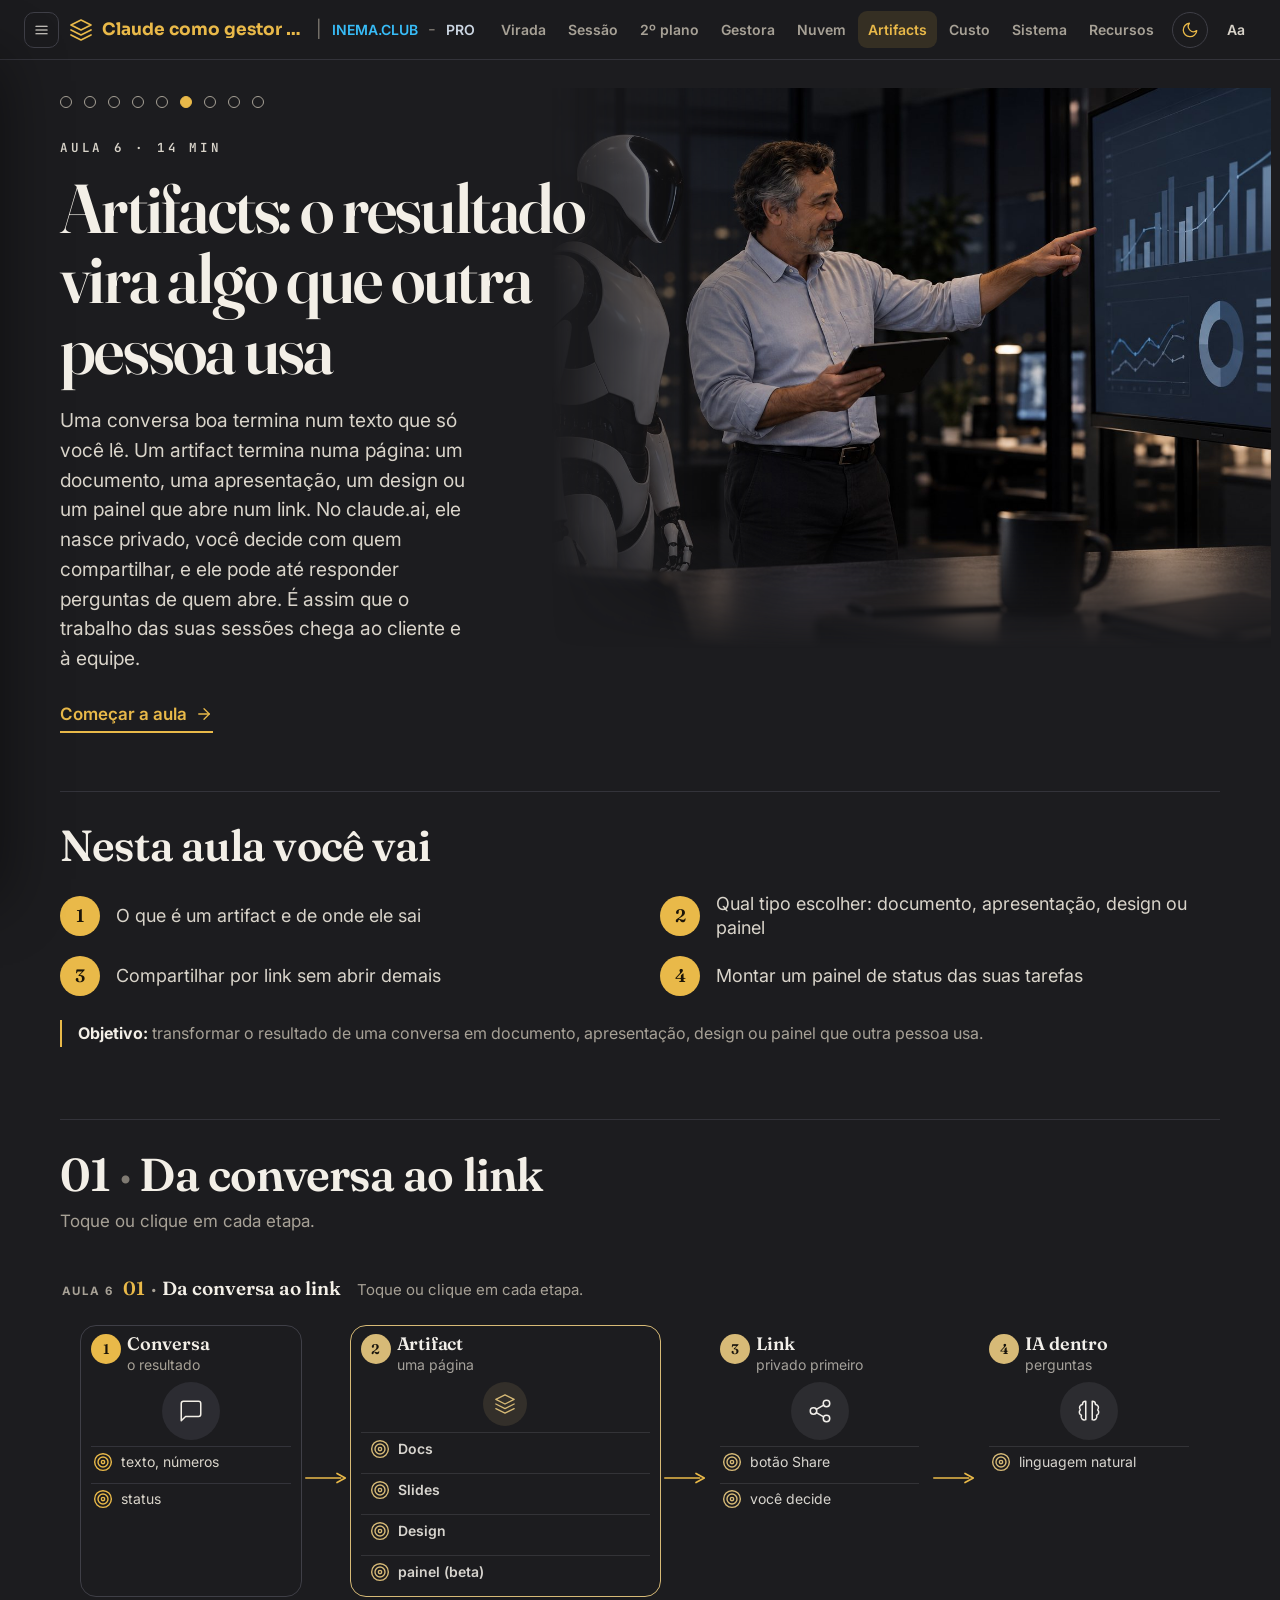
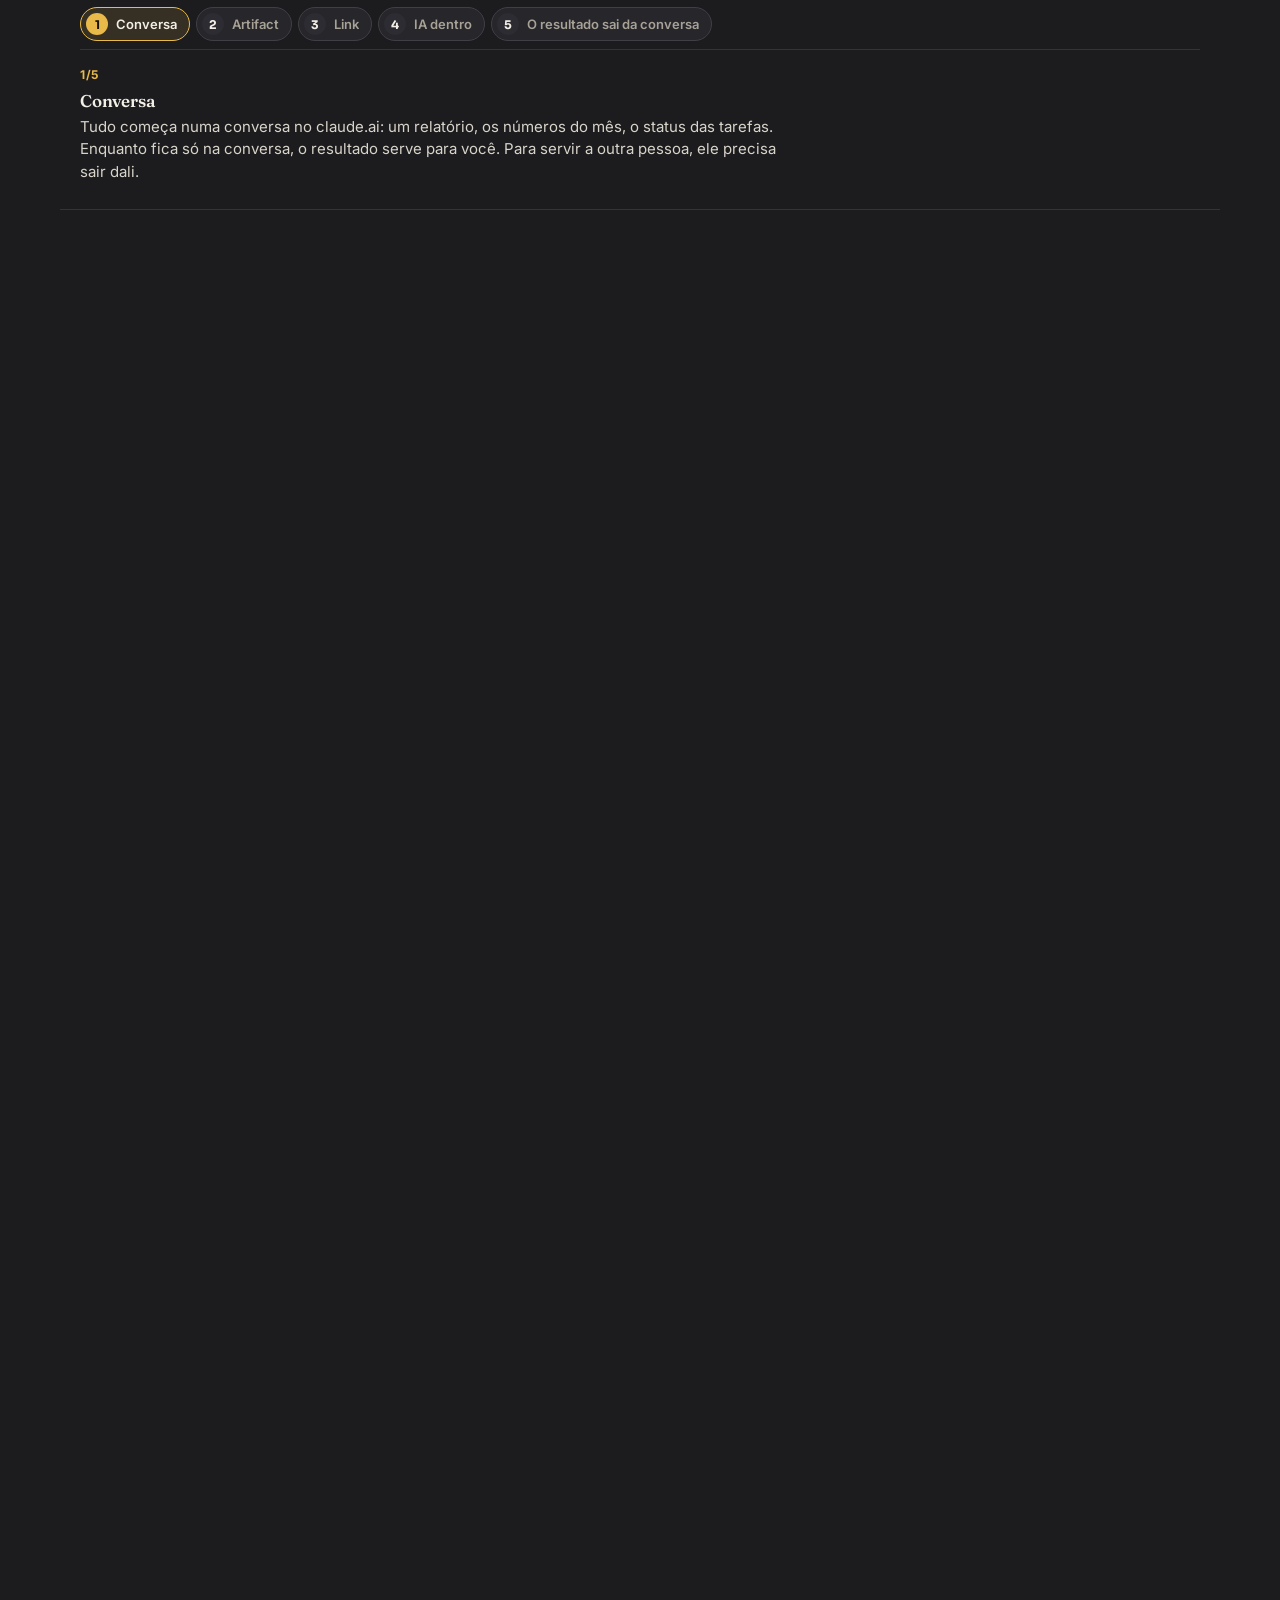
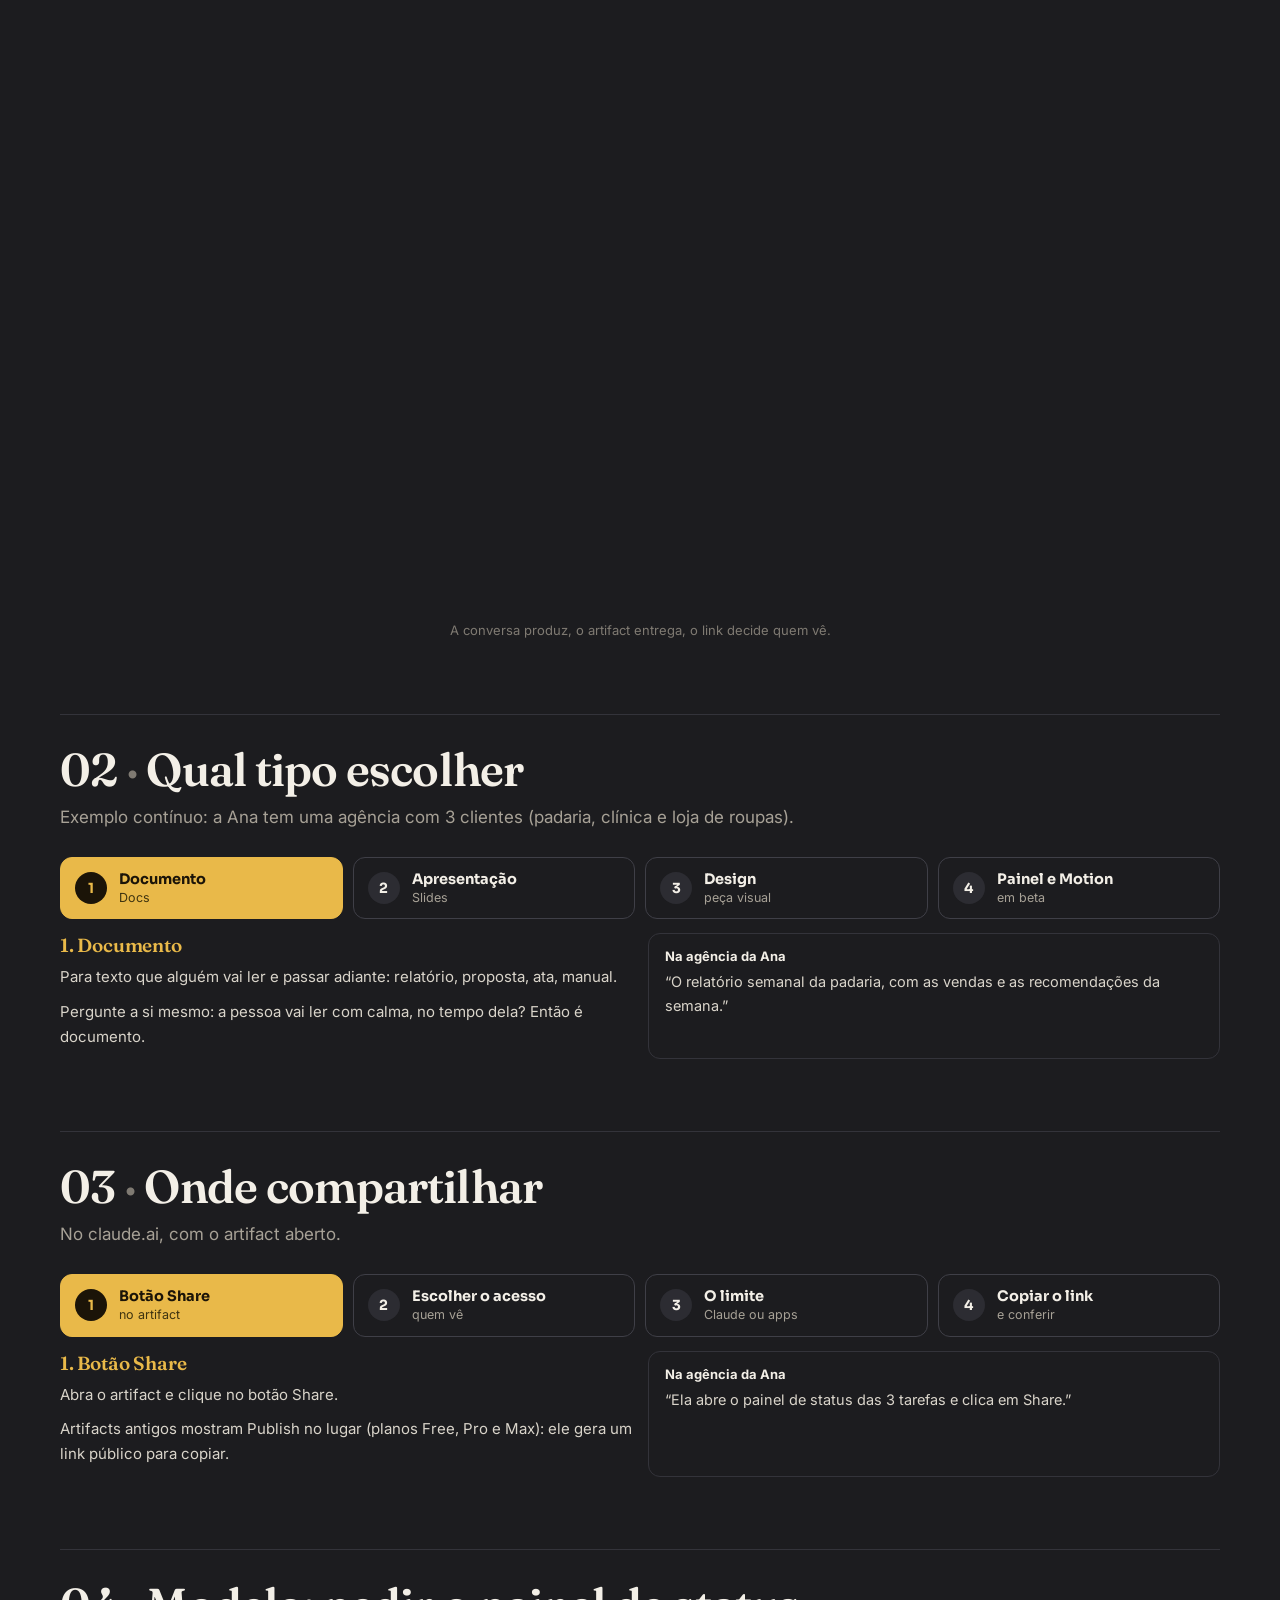
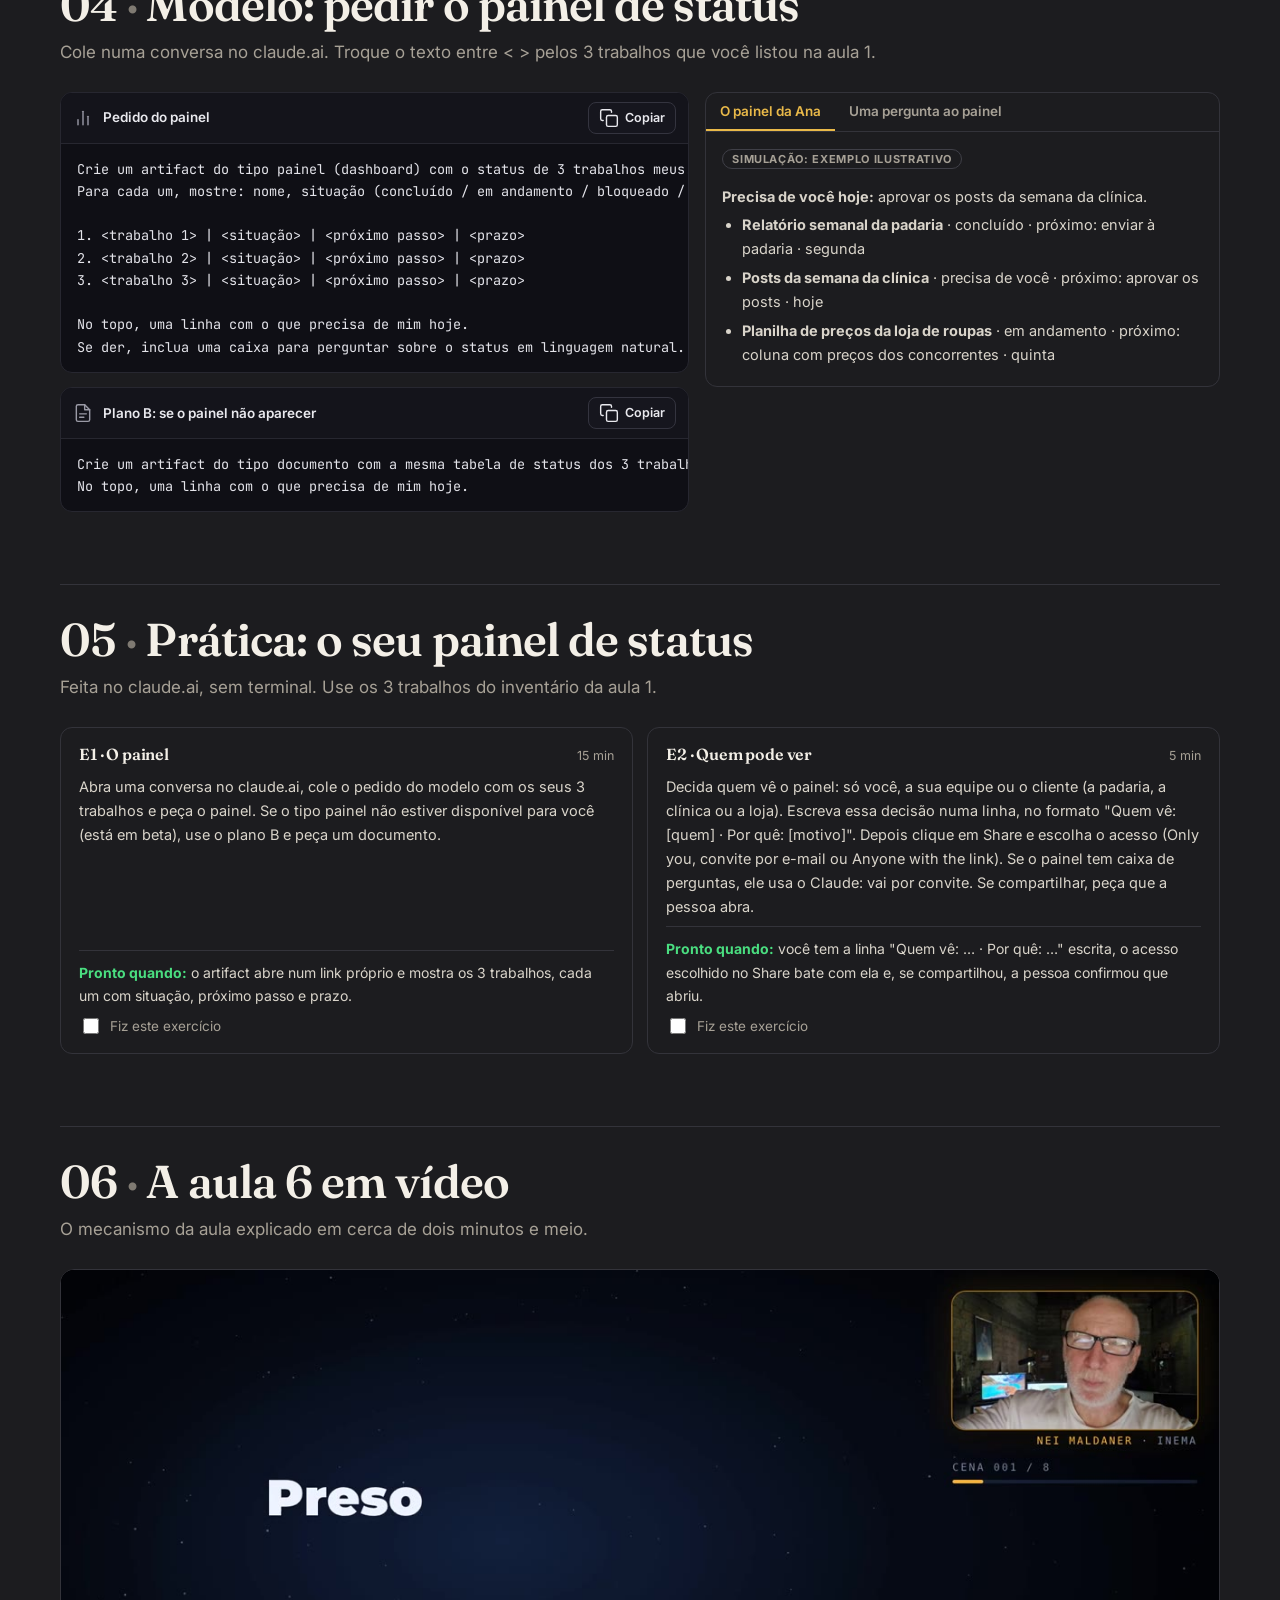
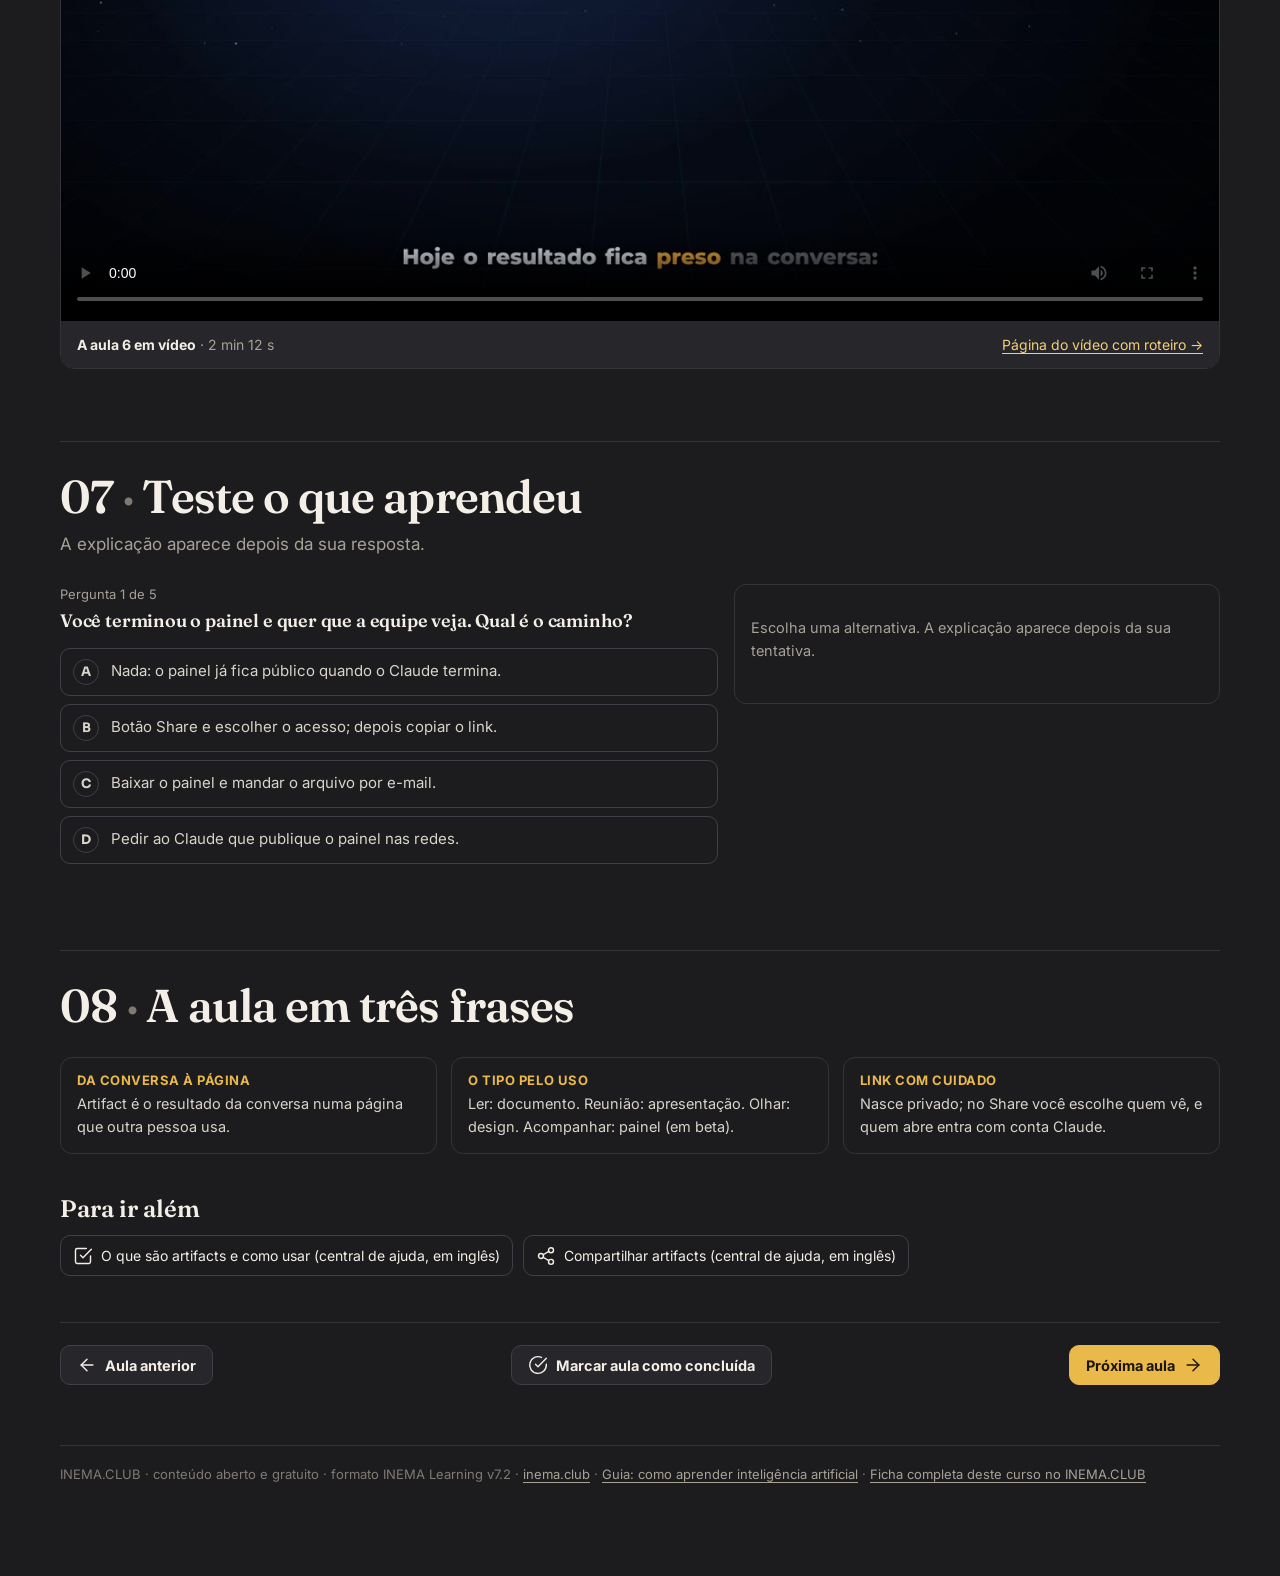
==== aulas/artifacts/index.html @ a4d8792f "feat: arckhe-claude-gestor-de-agentes-v72 - Arckhé AI" ====
<!DOCTYPE html>
<html lang="pt-BR">
<head>
<meta charset="utf-8"/>
<meta name="viewport" content="width=device-width, initial-scale=1"/>
<title>Artifacts: o resultado vira algo que outra pessoa usa · Claude como gestor de agentes · INEMA</title>
<meta name="description" content="Uma conversa boa termina num texto que só você lê. Um artifact termina numa página: um documento, uma apresentação, um design ou um painel que abre num link. No claude.ai, ele nasce privado, você decide com quem compartilhar, e ele pode até responder perguntas de quem abre. É assim que o trabalho das suas sessões chega ao cliente e à equipe."/>
<meta property="og:title" content="Artifacts: o resultado vira algo que outra pessoa usa · Claude como gestor de agentes · INEMA"/>
<meta property="og:description" content="Uma conversa boa termina num texto que só você lê. Um artifact termina numa página: um documento, uma apresentação, um design ou um painel que abre num link. No claude.ai, ele nasce privado, você decide com quem compartilhar, e ele pode até responder perguntas de quem abre. É assim que o trabalho das suas sessões chega ao cliente e à equipe."/>
<meta property="og:image" content="https://inematds.github.io/claude-gestor-de-agentes-v72/assets/img/capa.jpg"/>
<meta name="theme-color" content="#0c0c10"/>
<link rel="icon" href="../../assets/img/favicon.svg" type="image/svg+xml"/>
<link rel="canonical" href="https://inematds.github.io/claude-gestor-de-agentes-v72/aulas/artifacts/"/>
<link rel="preconnect" href="https://fonts.googleapis.com"/><link rel="preconnect" href="https://fonts.gstatic.com" crossorigin/>
<link href="https://fonts.googleapis.com/css2?family=Inter:wght@400;500;600;700&family=JetBrains+Mono:wght@400;600&family=Sora:wght@600;700;800&family=Fraunces:opsz,wght@9..144,500;9..144,600;9..144,700&display=swap" rel="stylesheet"/>
<link rel="stylesheet" href="../../assets/v71.css"/>
<link rel="stylesheet" href="../../assets/v72.css"/>
<meta name="generator" content="INEMA Learning 7.14.23"/>
<script>try{if(JSON.parse(localStorage.getItem("claude-gestor-de-agentes-v72:tema"))==="papel")document.documentElement.setAttribute("data-tema","papel")}catch(e){}</script>
</head><body data-curso="claude-gestor-de-agentes-v72" data-aula="artifacts" data-total="9" data-total-ex="28"><a class="skip" href="#conteudo">Pular para o conteúdo</a><header class="topo"><div class="esq"><button type="button" class="menu-btn" aria-expanded="false" aria-controls="lado"><svg class="ico" viewBox="0 0 24 24" aria-hidden="true"><line x1="3" y1="6" x2="21" y2="6"/><line x1="3" y1="12" x2="21" y2="12"/><line x1="3" y1="18" x2="21" y2="18"/></svg><span class="sr">Aulas</span></button><a class="marca" href="../../index.html"><svg class="ico" viewBox="0 0 24 24" aria-hidden="true"><polygon points="12 2 2 7 12 12 22 7 12 2"/><polyline points="2 17 12 22 22 17"/><polyline points="2 12 12 17 22 12"/></svg><span>Claude como gestor de agentes</span></a><span class="sep">|</span><a class="club" href="https://inema.club" target="_blank" rel="noopener">INEMA.CLUB</a><span class="tr">-</span><a class="pro" href="https://inema.pro" target="_blank" rel="noopener">PRO</a></div><nav class="dir" aria-label="Aulas"><a href="../../aulas/virada/index.html" class="tlink" title="A virada: de uma conversa por vez para uma equipe de sessões"><span class="curto">A1</span><span class="longo">Virada</span></a><a href="../../aulas/sessao/index.html" class="tlink" title="Uma sessão sem perder o fio: pergunta lateral, resumo, cor e lado a lado"><span class="curto">A2</span><span class="longo">Sessão</span></a><a href="../../aulas/segundo-plano/index.html" class="tlink" title="Segundo plano: várias sessões trabalhando, uma tela para ver todas"><span class="curto">A3</span><span class="longo">2º plano</span></a><a href="../../aulas/sessao-gestora/index.html" class="tlink" title="A sessão gestora: ela coordena, você decide"><span class="curto">A4</span><span class="longo">Gestora</span></a><a href="../../aulas/nuvem/index.html" class="tlink" title="Local, segundo plano ou nuvem: onde cada trabalho roda"><span class="curto">A5</span><span class="longo">Nuvem</span></a><a href="../../aulas/artifacts/index.html" class="tlink on" aria-current="page" title="Artifacts: o resultado vira algo que outra pessoa usa"><span class="curto">A6</span><span class="longo">Artifacts</span></a><a href="../../aulas/custo/index.html" class="tlink" title="O painel de controle: custo e saúde das suas sessões"><span class="curto">A7</span><span class="longo">Custo</span></a><a href="../../aulas/sistema/index.html" class="tlink" title="Seu sistema de gestão: rotina, ciclo e limites"><span class="curto">A8</span><span class="longo">Sistema</span></a><a href="../../aulas/recursos/index.html" class="tlink" title="Guia dos recursos: o que é cada um, e um exemplo"><span class="curto">A9</span><span class="longo">Recursos</span></a><button type="button" class="tema-btn" title="Trocar tema claro/escuro"><svg class="ico sol" viewBox="0 0 24 24" aria-hidden="true"><circle cx="12" cy="12" r="4"/><path d="M12 2v2M12 20v2M4.9 4.9l1.4 1.4M17.7 17.7l1.4 1.4M2 12h2M20 12h2M4.9 19.1l1.4-1.4M17.7 6.3l1.4-1.4"/></svg><svg class="ico lua" viewBox="0 0 24 24" aria-hidden="true"><path d="M21 12.8A9 9 0 1 1 11.2 3a7 7 0 0 0 9.8 9.8z"/></svg><span class="sr">Trocar tema claro/escuro</span></button><div class="aa"><button type="button" class="aa-btn" aria-expanded="false" aria-controls="aparencia" title="Aparência">Aa</button><div class="aa-pop" id="aparencia" hidden><p>Tema</p><div class="aa-seg"><button type="button" data-tema="escuro">Escuro</button><button type="button" data-tema="papel">Papel claro</button></div><p style="margin-top:12px">Tamanho do texto</p><div class="aa-seg"><button type="button" data-escala="0.9">A−</button><button type="button" data-escala="1">A</button><button type="button" data-escala="1.12">A+</button></div></div></div></nav></header><div class="casca"><aside class="lado" id="lado" aria-label="Aulas"><a class="voltar" href="https://inema.club/"><svg class="ico" viewBox="0 0 24 24" aria-hidden="true"><line x1="19" y1="12" x2="5" y2="12"/><polyline points="12 19 5 12 12 5"/></svg>INEMA.CLUB</a><p class="curso-nome">Claude como gestor de agentes</p><p class="curso-sub">De uma conversa a uma equipe de sessões</p><div class="ind"><span class="ind-rot">Estudo (aulas)</span><span class="prog-txt"><span data-pct>0</span>%</span></div><div class="prog" aria-hidden="true"><i></i></div><div class="ind"><span class="ind-rot">Prática declarada</span><span class="prog-txt"><span data-prat>0</span>/28</span></div><div class="prog pratica" aria-hidden="true"><i></i></div><p class="ind-nota">Prática = exercícios que você marcou como feitos. A comprovação vem na prova da certificação.</p><ol class="lista-aulas"><li><a href="../../aulas/virada/index.html" data-slug="virada" class=""><span class="st" aria-hidden="true"></span><span>1. Da conversa à gestão<small>15 min</small></span></a></li><li><a href="../../aulas/sessao/index.html" data-slug="sessao" class=""><span class="st" aria-hidden="true"></span><span>2. Uma sessão sem perder o fio<small>14 min</small></span></a></li><li><a href="../../aulas/segundo-plano/index.html" data-slug="segundo-plano" class=""><span class="st" aria-hidden="true"></span><span>3. Sessões em 2º plano<small>15 min</small></span></a></li><li><a href="../../aulas/sessao-gestora/index.html" data-slug="sessao-gestora" class=""><span class="st" aria-hidden="true"></span><span>4. Sessão gestora<small>18 min</small></span></a></li><li><a href="../../aulas/nuvem/index.html" data-slug="nuvem" class=""><span class="st" aria-hidden="true"></span><span>5. Onde cada trabalho roda<small>16 min</small></span></a></li><li><a href="../../aulas/artifacts/index.html" data-slug="artifacts" class="atual" aria-current="page"><span class="st" aria-hidden="true"></span><span>6. Do resultado ao link<small>14 min</small></span></a></li><li><a href="../../aulas/custo/index.html" data-slug="custo" class=""><span class="st" aria-hidden="true"></span><span>7. Custo e saúde<small>20 min</small></span></a></li><li><a href="../../aulas/sistema/index.html" data-slug="sistema" class=""><span class="st" aria-hidden="true"></span><span>8. Seu sistema<small>18 min</small></span></a></li><li><a href="../../aulas/recursos/index.html" data-slug="recursos" class=""><span class="st" aria-hidden="true"></span><span>9. Guia dos recursos<small>15 min</small></span></a></li></ol><div class="estudo"><p class="es-tit">Seu estudo</p><details class="es-bloco" data-es="desempenho"><summary><svg class="ico" viewBox="0 0 24 24" aria-hidden="true"><line x1="18" y1="20" x2="18" y2="10"/><line x1="12" y1="20" x2="12" y2="4"/><line x1="6" y1="20" x2="6" y2="14"/></svg><span>Desempenho nos testes</span><span class="es-cont" data-es-cont="desempenho"></span></summary><div class="es-corpo" data-es-corpo="desempenho"></div></details><details class="es-bloco" data-es="notas"><summary><svg class="ico" viewBox="0 0 24 24" aria-hidden="true"><path d="M12 20h9"/><path d="M16.5 3.5a2.1 2.1 0 0 1 3 3L7 19l-4 1 1-4z"/></svg><span>Minhas anotações</span><span class="es-cont" data-es-cont="notas"></span></summary><div class="es-corpo" data-es-corpo="notas"></div></details><details class="es-bloco" data-es="dados"><summary><svg class="ico" viewBox="0 0 24 24" aria-hidden="true"><ellipse cx="12" cy="5" rx="8" ry="3"/><path d="M4 5v14c0 1.7 3.6 3 8 3s8-1.3 8-3V5"/><path d="M4 12c0 1.7 3.6 3 8 3s8-1.3 8-3"/></svg><span>Copiar meus dados</span><span class="es-cont" data-es-cont="dados"></span></summary><div class="es-corpo" data-es-corpo="dados"><p class="es-exp">Seu progresso, suas anotações e as notas dos testes ficam só neste navegador. Baixe uma cópia (.json) para guardar ou para continuar em outro computador ou navegador; lá, carregue a cópia. Carregar soma com o que já existe e não apaga nada.</p><div class="es-acoes"><button type="button" class="es-btn es-exportar"><svg class="ico" viewBox="0 0 24 24" aria-hidden="true"><path d="M21 15v4a2 2 0 0 1-2 2H5a2 2 0 0 1-2-2v-4"/><polyline points="7 10 12 15 17 10"/><line x1="12" y1="15" x2="12" y2="3"/></svg>Baixar cópia</button><label class="es-btn es-importar"><svg class="ico" viewBox="0 0 24 24" aria-hidden="true"><path d="M21 15v4a2 2 0 0 1-2 2H5a2 2 0 0 1-2-2v-4"/><polyline points="17 8 12 3 7 8"/><line x1="12" y1="3" x2="12" y2="15"/></svg>Carregar cópia<input type="file" class="sr" accept=".json,application/json"/></label></div><p class="es-msg" aria-live="polite"></p></div></details></div><script type="application/json" id="estudo-dados">{"txt": {"titulo": "Seu estudo", "continuar": "Continuar de onde parei", "comecar": "Começar pela aula 1", "cta_continuar": "Continuar a aula {n}", "hoje": "hoje", "ontem": "ontem", "ha_dias": "há {n} dias", "desempenho": "Desempenho nos testes", "notas": "Minhas anotações", "dados": "Copiar meus dados", "sem_testes": "Nenhum teste feito ainda. O teste fica no fim de cada aula.", "nao_fez": "teste ainda não feito", "ultimo": "Último", "melhor": "Melhor", "tentativas": "tentativas", "tentativa": "tentativa", "tudo_certo": "Acertou tudo no último teste.", "rever": "Para rever", "resposta": "Resposta certa:", "ir_teste": "Refazer o teste", "sem_notas": "Nenhuma anotação ainda. Na aula, selecione um trecho do texto e toque em Marcar ou Anotar.", "so_marcado": "(só marcado)", "marcar": "Marcar", "anotar": "Anotar", "salvar": "Salvar", "apagar": "Apagar marca", "fechar": "Fechar", "nota_ph": "Escreva sua anotação sobre este trecho…", "um_bloco": "Marque dentro de um parágrafo só.", "nao_marca": "Este trecho não pode ser marcado.", "dados_exp": "Seu progresso, suas anotações e as notas dos testes ficam só neste navegador. Baixe uma cópia (.json) para guardar ou para continuar em outro computador ou navegador; lá, carregue a cópia. Carregar soma com o que já existe e não apaga nada.", "exportar": "Baixar cópia", "importar": "Carregar cópia", "import_ok": "Cópia carregada ({n} itens). Atualizando a página…", "import_erro": "Arquivo não reconhecido. Nada foi alterado.", "import_outro": "Esta cópia é de outro curso. Nada foi alterado.", "export_ok": "Cópia baixada."}, "aulas": [{"slug": "virada", "num": 1, "t": "Da conversa à gestão", "quiz": {"sec": "s9", "perguntas": [{"p": "O que muda no seu papel quando você passa do agente para a gestão de agentes?", "certa": "Você coordena várias sessões e entra só nas decisões."}, {"p": "O que é uma sessão, no sentido deste curso?", "certa": "Uma conversa do Claude com o seu próprio histórico, independente das outras."}, {"p": "A Ana quer ver numa tela só quais sessões terminaram e qual está esperando por ela. Em que grupo isso está?", "certa": "Ver, com a agent view."}, {"p": "Qual destes recursos está marcado como experimental e vem desligado por padrão?", "certa": "Agent teams."}, {"p": "Rodar várias sessões ao mesmo tempo já é uma plataforma completa de gestão de agentes?", "certa": "Não: permissões, custo, filas, métricas e recuperação de falhas ainda são montados por você."}]}}, {"slug": "sessao", "num": 2, "t": "Uma sessão sem perder o fio", "quiz": {"sec": "s6", "perguntas": [{"p": "No meio de uma tarefa, você quer tirar uma dúvida rápida sem desviar a conversa. O que usar?", "certa": "/btw seguido da pergunta."}, {"p": "Você pergunta com /btw: \"pesquise na internet o preço do concorrente\". O que acontece?", "certa": "Ele não pesquisa: o /btw responde só com o que a sessão já tem, sem ferramentas."}, {"p": "Para que serve o /recap?", "certa": "Dar um resumo de uma linha do que a sessão fez, na hora."}, {"p": "No app Desktop, como abrir uma segunda sessão lado a lado com a atual?", "certa": "Alt+clique (Option no Mac) na sessão da barra lateral."}, {"p": "Por que dar uma cor a cada sessão com /color?", "certa": "Para reconhecer a sessão de relance, inclusive na agent view."}]}}, {"slug": "segundo-plano", "num": 3, "t": "Sessões em 2º plano", "quiz": {"sec": "s7", "perguntas": [{"p": "Você quer que o Claude resuma um relatório enquanto você faz outra coisa. Qual comando?", "certa": "claude --bg \"Resuma o relatório\""}, {"p": "Na agent view, em que grupo aparece a sessão que está esperando você responder?", "certa": "Needs input"}, {"p": "Você fechou o terminal com duas sessões em segundo plano. O que acontece?", "certa": "Continuam rodando, com o computador ligado."}, {"p": "Como ver só as sessões que estão esperando por você?", "certa": "Digitar s:blocked na caixa da agent view."}, {"p": "Uma sessão em segundo plano criou três subagentes por dentro. Quantas linhas novas aparecem na agent view?", "certa": "Nenhuma além da própria sessão."}]}}, {"slug": "sessao-gestora", "num": 4, "t": "Sessão gestora", "quiz": {"sec": "s8", "perguntas": [{"p": "O que é a sessão gestora neste curso?", "certa": "Um papel: acompanhar as sessões, resolver o pequeno e subir o grande."}, {"p": "Qual caminho roda as tarefas sem o seu computador ligado?", "certa": "Projects, com threads na nuvem."}, {"p": "Você usa só o app Desktop, sem terminal. Como saber qual sessão está esperando por você?", "certa": "Perguntar numa sessão da aba Code, em linguagem simples."}, {"p": "A gestora da Ana pergunta se pode mandar o relatório pronto direto para a padaria. Pelas instruções da Ana, o que acontece?", "certa": "Espera o OK da Ana."}, {"p": "Por que o status vem em três estados (concluído, bloqueado, precisa de você)?", "certa": "Para você bater o olho e agir só no que precisa de você."}]}}, {"slug": "nuvem", "num": 5, "t": "Onde cada trabalho roda", "quiz": {"sec": "s7", "perguntas": [{"p": "Você desliga o notebook e vai embora. Qual trabalho continua andando?", "certa": "A thread de um projeto rodando na nuvem."}, {"p": "A Ana vai fazer o relatório semanal da padaria com as vendas da semana. Pela regra do curso, onde isso roda?", "certa": "No computador dela: local ou em segundo plano."}, {"p": "O que você escreve nas instruções do projeto?", "certa": "Para que serve, onde trabalhar, como conferir, o que fazer se faltar algo e o que precisa do seu OK."}, {"p": "Você abre a barra lateral e não encontra os Projects. O que isso quer dizer?", "certa": "A beta libera aos poucos: entre na lista de espera."}, {"p": "Uma thread do projeto precisa de um arquivo que você não quer guardar na nuvem. O que fazer?", "certa": "Pedir que ela rode no seu computador (Work locally), ligado e acordado."}]}}, {"slug": "artifacts", "num": 6, "t": "Do resultado ao link", "quiz": {"sec": "s7", "perguntas": [{"p": "Você terminou o painel e quer que a equipe veja. Qual é o caminho?", "certa": "Botão Share e escolher o acesso; depois copiar o link."}, {"p": "A Ana compartilhou um painel novo pelo botão Share com a dona da padaria. O que a dona precisa para abrir?", "certa": "Entrar com uma conta Claude."}, {"p": "Quais tipos de artifact ainda estão em beta?", "certa": "Painéis e Motion."}, {"p": "A Ana vai mostrar à dona da padaria, numa reunião, o resultado do mês em 6 telas. Qual tipo serve melhor?", "certa": "Apresentação (Slides)."}, {"p": "O que é a IA embutida num artifact?", "certa": "Perguntas em linguagem natural feitas dentro da própria página."}]}}, {"slug": "custo", "num": 7, "t": "Custo e saúde", "quiz": {"sec": "s10", "perguntas": [{"p": "Por que três sessões abertas ao mesmo tempo gastam mais do que uma?", "certa": "Porque cada sessão tem o próprio contexto, lido a cada mensagem."}, {"p": "Qual comando mostra quanto do limite do plano você já usou?", "certa": "/usage, com o custo da sessão e o uso do plano."}, {"p": "Ana tem uma sessão que só gera legendas de foto. O que fazer com o /advisor nela?", "certa": "Deixar desligado: modelo forte é para decisões grandes."}, {"p": "Antes de instalar um mod, o que fazer?", "certa": "Rodar claude plugin validate e ler os eventos e o que ele pede."}, {"p": "Você rodou /skill-doctor e o relatório veio vazio. O que isso quer dizer?", "certa": "Que você não tem skill instalada, e está tudo bem."}]}}, {"slug": "sistema", "num": 8, "t": "Seu sistema", "quiz": {"sec": "s8", "perguntas": [{"p": "Qual a ordem do ciclo antes de dar uma entrega como pronta?", "certa": "Observar, criticar, otimizar e validar, nessa ordem."}, {"p": "De manhã, como Ana vê só as sessões que esperam por ela?", "certa": "Na agent view, digita s:blocked na caixa de filtro."}, {"p": "Qual destas é uma regra de pronto que dá para conferir?", "certa": "Cada post cita o horário, e a clínica aprova."}, {"p": "Gerenciar várias sessões é o mesmo que ter uma plataforma completa de gestão de agentes?", "certa": "Não: faltam peças como permissões, filas e auditoria."}, {"p": "Por que registrar uma linha por entrega?", "certa": "Para saber, depois, quem fez o quê e o que você mudou."}]}}, {"slug": "recursos", "num": 9, "t": "Guia dos recursos", "quiz": {"sec": "s9", "perguntas": [{"p": "Ana quer ver, numa tela só, qual das três sessões em segundo plano está esperando por ela. O que ela usa?", "certa": "claude agents, que mostra todas as sessões e quem está em Needs input."}, {"p": "Ana vai viajar e quer que os posts da clínica continuem sendo feitos com o computador dela desligado. Qual recurso serve?", "certa": "Uma thread de um projeto no Projects, rodando na nuvem."}, {"p": "Qual destes recursos é experimental e vem desligado?", "certa": "Agent teams."}, {"p": "Ana baixou um mod e quer saber o que ele faz sozinho antes de instalar. Qual comando ela roda?", "certa": "claude plugin validate ./pasta-do-mod"}]}}]}</script><div class="lado-card">Ideia central<b>Você deixa de conversar e passa a coordenar</b>Várias sessões trabalhando, uma visão que mostra quem precisa de você, e as suas decisões no centro.<br/><a href="https://inematds.github.io/claude-gestor-de-agentes-v72/aulas/sessao-gestora/" target="_blank" rel="noopener">Ir para a sessão gestora →</a></div></aside><main class="principal" id="conteudo"><div class="miolo" data-competencias="escolher-tipo-de-artifact;pedir-um-artifact;compartilhar-com-cuidado"><div class="aula-hero com-img"><div class="ah-txt"><nav class="pontos" aria-label="Aulas"><a href="../../aulas/virada/index.html" class="pt" data-slug="virada" title="A virada: de uma conversa por vez para uma equipe de sessões"><span class="sr">A virada: de uma conversa por vez para uma equipe de sessões</span></a><a href="../../aulas/sessao/index.html" class="pt" data-slug="sessao" title="Uma sessão sem perder o fio: pergunta lateral, resumo, cor e lado a lado"><span class="sr">Uma sessão sem perder o fio: pergunta lateral, resumo, cor e lado a lado</span></a><a href="../../aulas/segundo-plano/index.html" class="pt" data-slug="segundo-plano" title="Segundo plano: várias sessões trabalhando, uma tela para ver todas"><span class="sr">Segundo plano: várias sessões trabalhando, uma tela para ver todas</span></a><a href="../../aulas/sessao-gestora/index.html" class="pt" data-slug="sessao-gestora" title="A sessão gestora: ela coordena, você decide"><span class="sr">A sessão gestora: ela coordena, você decide</span></a><a href="../../aulas/nuvem/index.html" class="pt" data-slug="nuvem" title="Local, segundo plano ou nuvem: onde cada trabalho roda"><span class="sr">Local, segundo plano ou nuvem: onde cada trabalho roda</span></a><a href="../../aulas/artifacts/index.html" class="pt on" data-slug="artifacts" title="Artifacts: o resultado vira algo que outra pessoa usa"><span class="sr">Artifacts: o resultado vira algo que outra pessoa usa</span></a><a href="../../aulas/custo/index.html" class="pt" data-slug="custo" title="O painel de controle: custo e saúde das suas sessões"><span class="sr">O painel de controle: custo e saúde das suas sessões</span></a><a href="../../aulas/sistema/index.html" class="pt" data-slug="sistema" title="Seu sistema de gestão: rotina, ciclo e limites"><span class="sr">Seu sistema de gestão: rotina, ciclo e limites</span></a><a href="../../aulas/recursos/index.html" class="pt" data-slug="recursos" title="Guia dos recursos: o que é cada um, e um exemplo"><span class="sr">Guia dos recursos: o que é cada um, e um exemplo</span></a></nav><p class="kicker">Aula 6 · 14 min</p><h1>Artifacts: o resultado vira algo que outra pessoa usa</h1><p class="lead">Uma conversa boa termina num texto que só você lê. Um artifact termina numa página: um documento, uma apresentação, um design ou um painel que abre num link. No claude.ai, ele nasce privado, você decide com quem compartilhar, e ele pode até responder perguntas de quem abre. É assim que o trabalho das suas sessões chega ao cliente e à equipe.</p><a class="comecar" href="#s1">Começar a aula <svg class="ico" viewBox="0 0 24 24" aria-hidden="true"><line x1="5" y1="12" x2="19" y2="12"/><polyline points="12 5 19 12 12 19"/></svg></a></div><figure class="ah-img"><img src="../../assets/img/hero/artifacts.jpg" alt="Um homem aponta para um painel com gráficos numa tela grande, ao lado de um robô humanoide, segurando um tablet." width="1536" height="1024"/></figure></div><div class="nesta2"><h2>Nesta aula você vai</h2><ol><li><b class="dn">1</b><span>O que é um artifact e de onde ele sai</span></li><li><b class="dn">2</b><span>Qual tipo escolher: documento, apresentação, design ou painel</span></li><li><b class="dn">3</b><span>Compartilhar por link sem abrir demais</span></li><li><b class="dn">4</b><span>Montar um painel de status das suas tarefas</span></li></ol><p class="objetivo"><b>Objetivo:</b> transformar o resultado de uma conversa em documento, apresentação, design ou painel que outra pessoa usa.</p></div><section class="secao" id="s1"><div class="sec-cab"><div><h2><span class="sn">01</span><span class="sp" aria-hidden="true"> · </span>Da conversa ao link</h2><p>Toque ou clique em cada etapa.</p></div></div><div class="scrolly dg-bloco"><div class="sc-fig"><p class="sc-tit" aria-hidden="true"><span class="sc-aula">Aula 6</span><span class="sn">01</span><span class="sp"> · </span><span class="sc-t">Da conversa ao link</span><span class="sc-sub">Toque ou clique em cada etapa.</span></p><div class="painel"><div class="dg fluxo"><button type="button" class="dg-no" aria-pressed="false"><span class="cab"><b class="dn">1</b><span class="ic"><svg class="ico" viewBox="0 0 24 24" aria-hidden="true"><path d="M21 15a2 2 0 0 1-2 2H7l-4 4V5a2 2 0 0 1 2-2h14a2 2 0 0 1 2 2z"/></svg></span><span class="nome">Conversa</span></span><span class="sub">o resultado</span><ul><li><svg class="ico" viewBox="0 0 24 24" aria-hidden="true"><circle cx="12" cy="12" r="10"/><circle cx="12" cy="12" r="6"/><circle cx="12" cy="12" r="2"/></svg><span>texto, números</span></li><li><svg class="ico" viewBox="0 0 24 24" aria-hidden="true"><circle cx="12" cy="12" r="10"/><circle cx="12" cy="12" r="6"/><circle cx="12" cy="12" r="2"/></svg><span>status</span></li></ul><template><b>Conversa.</b> Tudo começa numa conversa no claude.ai: um relatório, os números do mês, o status das tarefas. Enquanto fica só na conversa, o resultado serve para você. Para servir a outra pessoa, ele precisa sair dali.</template></button><span class="dg-seta" aria-hidden="true"><svg viewBox="0 0 48 14"><line x1="2" y1="7" x2="40" y2="7"/><path d="M36 2 L45 7 L36 12"/></svg><i class="pulso"></i></span><button type="button" class="dg-no forte" aria-pressed="false"><span class="cab"><b class="dn">2</b><span class="ic"><svg class="ico" viewBox="0 0 24 24" aria-hidden="true"><polygon points="12 2 2 7 12 12 22 7 12 2"/><polyline points="2 17 12 22 22 17"/><polyline points="2 12 12 17 22 12"/></svg></span><span class="nome">Artifact</span></span><span class="sub">uma página</span><ul><li><svg class="ico" viewBox="0 0 24 24" aria-hidden="true"><circle cx="12" cy="12" r="10"/><circle cx="12" cy="12" r="6"/><circle cx="12" cy="12" r="2"/></svg><span>Docs</span></li><li><svg class="ico" viewBox="0 0 24 24" aria-hidden="true"><circle cx="12" cy="12" r="10"/><circle cx="12" cy="12" r="6"/><circle cx="12" cy="12" r="2"/></svg><span>Slides</span></li><li><svg class="ico" viewBox="0 0 24 24" aria-hidden="true"><circle cx="12" cy="12" r="10"/><circle cx="12" cy="12" r="6"/><circle cx="12" cy="12" r="2"/></svg><span>Design</span></li><li><svg class="ico" viewBox="0 0 24 24" aria-hidden="true"><circle cx="12" cy="12" r="10"/><circle cx="12" cy="12" r="6"/><circle cx="12" cy="12" r="2"/></svg><span>painel (beta)</span></li></ul><template><b>Artifact.</b> Artifact é uma página que o Claude monta a partir da conversa e que abre fora dela. Documentos (Docs), apresentações (Slides) e designs (Design) já saíram do beta. Painéis (dashboards) e Motion, um vídeo animado feito em código que exporta MP4, ainda estão em beta.</template></button><span class="dg-seta" aria-hidden="true"><svg viewBox="0 0 48 14"><line x1="2" y1="7" x2="40" y2="7"/><path d="M36 2 L45 7 L36 12"/></svg><i class="pulso"></i></span><button type="button" class="dg-no" aria-pressed="false"><span class="cab"><b class="dn">3</b><span class="ic"><svg class="ico" viewBox="0 0 24 24" aria-hidden="true"><circle cx="18" cy="5" r="3"/><circle cx="6" cy="12" r="3"/><circle cx="18" cy="19" r="3"/><line x1="8.6" y1="13.5" x2="15.4" y2="17.5"/><line x1="15.4" y1="6.5" x2="8.6" y2="10.5"/></svg></span><span class="nome">Link</span></span><span class="sub">privado primeiro</span><ul><li><svg class="ico" viewBox="0 0 24 24" aria-hidden="true"><circle cx="12" cy="12" r="10"/><circle cx="12" cy="12" r="6"/><circle cx="12" cy="12" r="2"/></svg><span>botão Share</span></li><li><svg class="ico" viewBox="0 0 24 24" aria-hidden="true"><circle cx="12" cy="12" r="10"/><circle cx="12" cy="12" r="6"/><circle cx="12" cy="12" r="2"/></svg><span>você decide</span></li></ul><template><b>Link.</b> O artifact nasce privado: só você vê. Para mostrar a alguém, você usa o botão Share e escolhe o acesso. Artifact que usa o Claude ou conecta seus apps não pode ficar aberto para qualquer um com o link. O passo a passo está logo abaixo.</template></button><span class="dg-seta" aria-hidden="true"><svg viewBox="0 0 48 14"><line x1="2" y1="7" x2="40" y2="7"/><path d="M36 2 L45 7 L36 12"/></svg><i class="pulso"></i></span><button type="button" class="dg-no" aria-pressed="false"><span class="cab"><b class="dn">4</b><span class="ic"><svg class="ico" viewBox="0 0 24 24" aria-hidden="true"><path d="M9 3a3 3 0 0 0-3 3 3 3 0 0 0-2 5 3 3 0 0 0 1 5 3 3 0 0 0 4 4V3z"/><path d="M15 3a3 3 0 0 1 3 3 3 3 0 0 1 2 5 3 3 0 0 1-1 5 3 3 0 0 1-4 4V3z"/></svg></span><span class="nome">IA dentro</span></span><span class="sub">perguntas</span><ul><li><svg class="ico" viewBox="0 0 24 24" aria-hidden="true"><circle cx="12" cy="12" r="10"/><circle cx="12" cy="12" r="6"/><circle cx="12" cy="12" r="2"/></svg><span>linguagem natural</span></li></ul><template><b>IA dentro.</b> Um artifact pode ter IA embutida: quem abre faz perguntas em linguagem natural dentro da própria página. Num painel de status, a dona da padaria pergunta "o que está atrasado?" e não precisa ler tudo.</template></button></div><nav class="sc-nav" aria-label="Etapas"><button type="button" class="sc-ir" data-ir="0" title="Conversa"><b>1</b><span>Conversa</span></button><button type="button" class="sc-ir" data-ir="1" title="Artifact"><b>2</b><span>Artifact</span></button><button type="button" class="sc-ir" data-ir="2" title="Link"><b>3</b><span>Link</span></button><button type="button" class="sc-ir" data-ir="3" title="IA dentro"><b>4</b><span>IA dentro</span></button><button type="button" class="sc-ir" data-ir="4" title="O resultado sai da conversa"><b>5</b><span>O resultado sai da conversa</span></button></nav><div class="sc-cap" aria-hidden="true"><span class="sc-n">1/5</span><h3>Conversa</h3><p>Tudo começa numa conversa no claude.ai: um relatório, os números do mês, o status das tarefas. Enquanto fica só na conversa, o resultado serve para você. Para servir a outra pessoa, ele precisa sair dali.</p></div><p class="sc-dica"><svg class="ico" viewBox="0 0 24 24" aria-hidden="true"><line x1="5" y1="12" x2="19" y2="12"/><polyline points="12 5 19 12 12 19"/></svg>Role a página: cada etapa abaixo acende a sua parte do diagrama.</p></div></div><ol class="sc-passos"><li class="sc-passo" data-foco="0"><span class="sc-n">1/5</span><h3>Conversa</h3><p>Tudo começa numa conversa no claude.ai: um relatório, os números do mês, o status das tarefas. Enquanto fica só na conversa, o resultado serve para você. Para servir a outra pessoa, ele precisa sair dali.</p></li><li class="sc-passo" data-foco="1"><span class="sc-n">2/5</span><h3>Artifact</h3><p>Artifact é uma página que o Claude monta a partir da conversa e que abre fora dela. Documentos (Docs), apresentações (Slides) e designs (Design) já saíram do beta. Painéis (dashboards) e Motion, um vídeo animado feito em código que exporta MP4, ainda estão em beta.</p></li><li class="sc-passo" data-foco="2"><span class="sc-n">3/5</span><h3>Link</h3><p>O artifact nasce privado: só você vê. Para mostrar a alguém, você usa o botão Share e escolhe o acesso. Artifact que usa o Claude ou conecta seus apps não pode ficar aberto para qualquer um com o link. O passo a passo está logo abaixo.</p></li><li class="sc-passo" data-foco="3"><span class="sc-n">4/5</span><h3>IA dentro</h3><p>Um artifact pode ter IA embutida: quem abre faz perguntas em linguagem natural dentro da própria página. Num painel de status, a dona da padaria pergunta "o que está atrasado?" e não precisa ler tudo.</p></li><li class="sc-passo" data-foco="0,1,2,3"><span class="sc-n">5/5</span><h3>O resultado sai da conversa</h3><p>Conversa vira página, página vira link, e o link é seu até você decidir abrir para alguém. As suas sessões produzem; o artifact mostra.</p></li></ol><p class="dg-legenda">A conversa produz, o artifact entrega, o link decide quem vê.</p></div></section><section class="secao" id="s2"><div class="sec-cab"><div><h2><span class="sn">02</span><span class="sp" aria-hidden="true"> · </span>Qual tipo escolher</h2><p>Exemplo contínuo: a Ana tem uma agência com 3 clientes (padaria, clínica e loja de roupas).</p></div></div><div class="passos"><div class="passos-tabs" role="tablist" style="--n:4"><button type="button" class="ptab" role="tab" data-alvo="p0" aria-selected="true"><span class="pn">1</span><span><b>Documento</b><small>Docs</small></span></button><button type="button" class="ptab" role="tab" data-alvo="p1" aria-selected="false"><span class="pn">2</span><span><b>Apresentação</b><small>Slides</small></span></button><button type="button" class="ptab" role="tab" data-alvo="p2" aria-selected="false"><span class="pn">3</span><span><b>Design</b><small>peça visual</small></span></button><button type="button" class="ptab" role="tab" data-alvo="p3" aria-selected="false"><span class="pn">4</span><span><b>Painel e Motion</b><small>em beta</small></span></button></div><div class="pcorpo" data-painel="p0"><div><h3>1. Documento</h3><p>Para texto que alguém vai ler e passar adiante: relatório, proposta, ata, manual.</p><p>Pergunte a si mesmo: a pessoa vai ler com calma, no tempo dela? Então é documento.</p></div><div class="ex"><span class="rot">Na agência da Ana</span><q>O relatório semanal da padaria, com as vendas e as recomendações da semana.</q></div></div><div class="pcorpo" data-painel="p1" hidden><div><h3>2. Apresentação</h3><p>Para mostrar em reunião, uma ideia por tela.</p><p>Se você vai falar por cima e a pessoa vai olhar enquanto você fala, é apresentação.</p></div><div class="ex"><span class="rot">Na agência da Ana</span><q>Seis telas com o resultado do mês para a reunião com a dona da padaria.</q></div></div><div class="pcorpo" data-painel="p2" hidden><div><h3>3. Design</h3><p>Para uma peça que se olha mais do que se lê: um post, um cartaz, uma capa.</p><p>O texto é curto e o visual manda.</p></div><div class="ex"><span class="rot">Na agência da Ana</span><q>A capa do relatório da padaria e uma arte para os posts da semana da clínica.</q></div></div><div class="pcorpo" data-painel="p3" hidden><div><h3>4. Painel e Motion</h3><p>Painel (dashboard) é para acompanhar: números e status que mudam e que alguém consulta toda semana. Motion é um vídeo animado feito em código, que exporta MP4.</p><p>Os dois ainda estão em beta: podem não aparecer para você ou mudar. Se o painel não estiver disponível, peça o mesmo conteúdo como documento.</p></div><div class="ex"><span class="rot">Na agência da Ana</span><q>Um painel com o status das 3 tarefas (relatório da padaria, posts da clínica, planilha de preços da loja), que a equipe abre toda segunda.</q></div></div></div></section><section class="secao" id="s3"><div class="sec-cab"><div><h2><span class="sn">03</span><span class="sp" aria-hidden="true"> · </span>Onde compartilhar</h2><p>No claude.ai, com o artifact aberto.</p></div></div><div class="passos"><div class="passos-tabs" role="tablist" style="--n:4"><button type="button" class="ptab" role="tab" data-alvo="p0" aria-selected="true"><span class="pn">1</span><span><b>Botão Share</b><small>no artifact</small></span></button><button type="button" class="ptab" role="tab" data-alvo="p1" aria-selected="false"><span class="pn">2</span><span><b>Escolher o acesso</b><small>quem vê</small></span></button><button type="button" class="ptab" role="tab" data-alvo="p2" aria-selected="false"><span class="pn">3</span><span><b>O limite</b><small>Claude ou apps</small></span></button><button type="button" class="ptab" role="tab" data-alvo="p3" aria-selected="false"><span class="pn">4</span><span><b>Copiar o link</b><small>e conferir</small></span></button></div><div class="pcorpo" data-painel="p0"><div><h3>1. Botão Share</h3><p>Abra o artifact e clique no botão Share.</p><p>Artifacts antigos mostram Publish no lugar (planos Free, Pro e Max): ele gera um link público para copiar.</p></div><div class="ex"><span class="rot">Na agência da Ana</span><q>Ela abre o painel de status das 3 tarefas e clica em Share.</q></div></div><div class="pcorpo" data-painel="p1" hidden><div><h3>2. Escolher o acesso</h3><p>Nos planos Pro e Max: Only you (só você) ou Anyone with the link (qualquer pessoa com o link), e dá para convidar por e-mail. Nos planos Team e Enterprise: só convidados ou toda a organização; o link aberto só aparece se o Owner (o dono da conta da empresa) liberar.</p><p>Quem precisa de conta: no Share, quem abre entra com uma conta Claude. No Publish dos artifacts antigos, qualquer pessoa com o link abre e usa sem conta; o cadastro só é pedido para recursos que usam o Claude.</p></div><div class="ex"><span class="rot">Na agência da Ana</span><q>O painel é para a equipe: ela convida as duas pessoas por e-mail em vez de abrir para qualquer um.</q></div></div><div class="pcorpo" data-painel="p2" hidden><div><h3>3. O limite</h3><p>Se o artifact usa o Claude (a IA embutida) ou conecta seus apps, ele não pode usar Anyone with the link.</p><p>Nesse caso, compartilhe por convite.</p></div><div class="ex"><span class="rot">Por que importa</span><q>O painel com caixa de perguntas usa o Claude: vai por convite, nunca por link aberto.</q></div></div><div class="pcorpo" data-painel="p3" hidden><div><h3>4. Copiar o link</h3><p>Copie o link e mande para quem você escolheu.</p><p>Peça que a pessoa abra e confirme que viu. Só depois dê o compartilhamento como feito.</p></div><div class="ex"><span class="rot">Para levar</span><q>Privado primeiro, acesso escolhido de propósito, link conferido por quem recebe.</q></div></div></div></section><section class="secao" id="s4"><div class="sec-cab"><div><h2><span class="sn">04</span><span class="sp" aria-hidden="true"> · </span>Modelo: pedir o painel de status</h2><p>Cole numa conversa no claude.ai. Troque o texto entre < > pelos 3 trabalhos que você listou na aula 1.</p></div></div><div class="cods"><div><div class="cod"><div class="cod-cab"><svg class="ico" viewBox="0 0 24 24" aria-hidden="true"><line x1="18" y1="20" x2="18" y2="10"/><line x1="12" y1="20" x2="12" y2="4"/><line x1="6" y1="20" x2="6" y2="14"/></svg><b>Pedido do painel</b><button type="button" class="copiar" data-rot="Copiar" data-ok="Copiado"><svg class="ico" viewBox="0 0 24 24" aria-hidden="true"><rect x="9" y="9" width="13" height="13" rx="2"/><path d="M5 15H4a2 2 0 0 1-2-2V4a2 2 0 0 1 2-2h9a2 2 0 0 1 2 2v1"/></svg><span>Copiar</span></button></div><pre>Crie um artifact do tipo painel (dashboard) com o status de 3 trabalhos meus.
Para cada um, mostre: nome, situação (concluído / em andamento / bloqueado / precisa de mim), próximo passo e prazo.

1. &lt;trabalho 1&gt; | &lt;situação&gt; | &lt;próximo passo&gt; | &lt;prazo&gt;
2. &lt;trabalho 2&gt; | &lt;situação&gt; | &lt;próximo passo&gt; | &lt;prazo&gt;
3. &lt;trabalho 3&gt; | &lt;situação&gt; | &lt;próximo passo&gt; | &lt;prazo&gt;

No topo, uma linha com o que precisa de mim hoje.
Se der, inclua uma caixa para perguntar sobre o status em linguagem natural.</pre></div><div class="cod"><div class="cod-cab"><svg class="ico" viewBox="0 0 24 24" aria-hidden="true"><path d="M14 2H6a2 2 0 0 0-2 2v16a2 2 0 0 0 2 2h12a2 2 0 0 0 2-2V8z"/><polyline points="14 2 14 8 20 8"/><line x1="8" y1="13" x2="16" y2="13"/><line x1="8" y1="17" x2="13" y2="17"/></svg><b>Plano B: se o painel não aparecer</b><button type="button" class="copiar" data-rot="Copiar" data-ok="Copiado"><svg class="ico" viewBox="0 0 24 24" aria-hidden="true"><rect x="9" y="9" width="13" height="13" rx="2"/><path d="M5 15H4a2 2 0 0 1-2-2V4a2 2 0 0 1 2-2h9a2 2 0 0 1 2 2v1"/></svg><span>Copiar</span></button></div><pre>Crie um artifact do tipo documento com a mesma tabela de status dos 3 trabalhos acima.
No topo, uma linha com o que precisa de mim hoje.</pre></div></div><div class="saida"><div class="saida-tabs" role="tablist"><button type="button" data-alvo="s0" aria-selected="true">O painel da Ana</button><button type="button" data-alvo="s1" aria-selected="false">Uma pergunta ao painel</button></div><div class="saida-corpo" data-painel="s0"><span class="selo">Simulação: exemplo ilustrativo</span><p><b>Precisa de você hoje:</b> aprovar os posts da semana da clínica.</p><ul><li><b>Relatório semanal da padaria</b> · concluído · próximo: enviar à padaria · segunda</li><li><b>Posts da semana da clínica</b> · precisa de você · próximo: aprovar os posts · hoje</li><li><b>Planilha de preços da loja de roupas</b> · em andamento · próximo: coluna com preços dos concorrentes · quinta</li></ul></div><div class="saida-corpo" data-painel="s1" hidden><p><b>Pergunta:</b> o que está atrasado?</p><p><b>Resposta:</b> nada atrasado. Os posts da clínica vencem hoje e esperam a sua aprovação.</p></div></div></div></section><section class="secao" id="s5"><div class="sec-cab"><div><h2><span class="sn">05</span><span class="sp" aria-hidden="true"> · </span>Prática: o seu painel de status</h2><p>Feita no claude.ai, sem terminal. Use os 3 trabalhos do inventário da aula 1.</p></div></div><div class="exs"><article class="exc"><div class="t"><h3>E1 · O painel</h3><span class="min">15 min</span></div><p>Abra uma conversa no claude.ai, cole o pedido do modelo com os seus 3 trabalhos e peça o painel. Se o tipo painel não estiver disponível para você (está em beta), use o plano B e peça um documento.</p><p class="pronto"><b>Pronto quando:</b> o artifact abre num link próprio e mostra os 3 trabalhos, cada um com situação, próximo passo e prazo.</p><label><input type="checkbox" data-id="artifacts-e1"/>Fiz este exercício</label></article><article class="exc"><div class="t"><h3>E2 · Quem pode ver</h3><span class="min">5 min</span></div><p>Decida quem vê o painel: só você, a sua equipe ou o cliente (a padaria, a clínica ou a loja). Escreva essa decisão numa linha, no formato "Quem vê: [quem] · Por quê: [motivo]". Depois clique em Share e escolha o acesso (Only you, convite por e-mail ou Anyone with the link). Se o painel tem caixa de perguntas, ele usa o Claude: vai por convite. Se compartilhar, peça que a pessoa abra.</p><p class="pronto"><b>Pronto quando:</b> você tem a linha "Quem vê: … · Por quê: …" escrita, o acesso escolhido no Share bate com ela e, se compartilhou, a pessoa confirmou que abriu.</p><label><input type="checkbox" data-id="artifacts-e2"/>Fiz este exercício</label></article></div></section><section class="secao" id="s6"><div class="sec-cab"><div><h2><span class="sn">06</span><span class="sp" aria-hidden="true"> · </span>A aula 6 em vídeo</h2><p>O mecanismo da aula explicado em cerca de dois minutos e meio.</p></div></div><div class="video"><video controls preload="metadata" playsinline poster="../../assets/img/videos/cga-a6.jpg"><source src="https://github.com/inematds/claude-gestor-de-agentes-v72/releases/download/video-v1.0.0/cga-a6.mp4" type="video/mp4"/><track kind="subtitles" srclang="pt" label="Português" src="../../assets/vtt/cga-a6.vtt" default/></video><div class="video-leg"><span><b>A aula 6 em vídeo</b> · 2 min 12 s</span><a href="https://www.youtube.com/watch?v=-z_rWXNxDIc" target="_blank" rel="noopener">Página do vídeo com roteiro →</a></div></div></section><section class="secao" id="s7"><div class="sec-cab"><div><h2><span class="sn">07</span><span class="sp" aria-hidden="true"> · </span>Teste o que aprendeu</h2><p>A explicação aparece depois da sua resposta.</p></div></div><div class="quiz"><div><div class="q-item"><p class="q-cont">Pergunta 1 de 5</p><p class="q-p">Você terminou o painel e quer que a equipe veja. Qual é o caminho?</p><div class="q-ops"><button type="button" class="q-op" data-certa="0"><span class="l">A</span>Nada: o painel já fica público quando o Claude termina.</button><button type="button" class="q-op" data-certa="1"><span class="l">B</span>Botão Share e escolher o acesso; depois copiar o link.</button><button type="button" class="q-op" data-certa="0"><span class="l">C</span>Baixar o painel e mandar o arquivo por e-mail.</button><button type="button" class="q-op" data-certa="0"><span class="l">D</span>Pedir ao Claude que publique o painel nas redes.</button></div><template class="ok"><div class="r ok"><svg class="ico" viewBox="0 0 24 24" aria-hidden="true"><path d="M22 11.1V12a10 10 0 1 1-5.9-9.1"/><polyline points="22 4 12 14 9 11"/></svg>Correto</div>O artifact nasce privado; o botão Share (Publish nos antigos) é onde você escolhe quem vê e copia o link. O erro comum é achar que terminar já publica, ou abrir para qualquer um com o link um painel que usa o Claude, o que não é permitido.</template><template class="no"><div class="r no"><svg class="ico" viewBox="0 0 24 24" aria-hidden="true"><circle cx="12" cy="12" r="10"/><line x1="15" y1="9" x2="9" y2="15"/><line x1="9" y1="9" x2="15" y2="15"/></svg>Não é essa</div>O artifact nasce privado; o botão Share (Publish nos antigos) é onde você escolhe quem vê e copia o link. O erro comum é achar que terminar já publica, ou abrir para qualquer um com o link um painel que usa o Claude, o que não é permitido.<a class="q-ref" href="#s2"><svg class="ico" viewBox="0 0 24 24" aria-hidden="true"><line x1="5" y1="12" x2="19" y2="12"/><polyline points="12 5 19 12 12 19"/></svg>Rever: Qual tipo escolher</a></template></div><div class="q-item" hidden><p class="q-cont">Pergunta 2 de 5</p><p class="q-p">A Ana compartilhou um painel novo pelo botão Share com a dona da padaria. O que a dona precisa para abrir?</p><div class="q-ops"><button type="button" class="q-op" data-certa="0"><span class="l">A</span>Nada: todo link de artifact abre sem login.</button><button type="button" class="q-op" data-certa="0"><span class="l">B</span>O Claude Code instalado no computador dela.</button><button type="button" class="q-op" data-certa="1"><span class="l">C</span>Entrar com uma conta Claude.</button><button type="button" class="q-op" data-certa="0"><span class="l">D</span>Uma senha que o Claude manda junto com o link.</button></div><template class="ok"><div class="r ok"><svg class="ico" viewBox="0 0 24 24" aria-hidden="true"><path d="M22 11.1V12a10 10 0 1 1-5.9-9.1"/><polyline points="22 4 12 14 9 11"/></svg>Correto</div>No Share, quem abre entra com uma conta Claude. O erro comum é confundir com o Publish dos artifacts antigos, em que qualquer pessoa com o link abre sem conta, e prometer um link "que abre direto".</template><template class="no"><div class="r no"><svg class="ico" viewBox="0 0 24 24" aria-hidden="true"><circle cx="12" cy="12" r="10"/><line x1="15" y1="9" x2="9" y2="15"/><line x1="9" y1="9" x2="15" y2="15"/></svg>Não é essa</div>No Share, quem abre entra com uma conta Claude. O erro comum é confundir com o Publish dos artifacts antigos, em que qualquer pessoa com o link abre sem conta, e prometer um link "que abre direto".<a class="q-ref" href="#s2"><svg class="ico" viewBox="0 0 24 24" aria-hidden="true"><line x1="5" y1="12" x2="19" y2="12"/><polyline points="12 5 19 12 12 19"/></svg>Rever: Qual tipo escolher</a></template></div><div class="q-item" hidden><p class="q-cont">Pergunta 3 de 5</p><p class="q-p">Quais tipos de artifact ainda estão em beta?</p><div class="q-ops"><button type="button" class="q-op" data-certa="0"><span class="l">A</span>Documentos e apresentações.</button><button type="button" class="q-op" data-certa="0"><span class="l">B</span>Designs e documentos.</button><button type="button" class="q-op" data-certa="0"><span class="l">C</span>Só as apresentações.</button><button type="button" class="q-op" data-certa="1"><span class="l">D</span>Painéis e Motion.</button></div><template class="ok"><div class="r ok"><svg class="ico" viewBox="0 0 24 24" aria-hidden="true"><path d="M22 11.1V12a10 10 0 1 1-5.9-9.1"/><polyline points="22 4 12 14 9 11"/></svg>Correto</div>Docs, Slides e Design já saíram do beta; painéis (dashboards) e Motion ainda estão nele. Por isso a prática tem plano B: se o painel não aparecer, peça um documento.</template><template class="no"><div class="r no"><svg class="ico" viewBox="0 0 24 24" aria-hidden="true"><circle cx="12" cy="12" r="10"/><line x1="15" y1="9" x2="9" y2="15"/><line x1="9" y1="9" x2="15" y2="15"/></svg>Não é essa</div>Docs, Slides e Design já saíram do beta; painéis (dashboards) e Motion ainda estão nele. Por isso a prática tem plano B: se o painel não aparecer, peça um documento.<a class="q-ref" href="#s2"><svg class="ico" viewBox="0 0 24 24" aria-hidden="true"><line x1="5" y1="12" x2="19" y2="12"/><polyline points="12 5 19 12 12 19"/></svg>Rever: Qual tipo escolher</a></template></div><div class="q-item" hidden><p class="q-cont">Pergunta 4 de 5</p><p class="q-p">A Ana vai mostrar à dona da padaria, numa reunião, o resultado do mês em 6 telas. Qual tipo serve melhor?</p><div class="q-ops"><button type="button" class="q-op" data-certa="1"><span class="l">A</span>Apresentação (Slides).</button><button type="button" class="q-op" data-certa="0"><span class="l">B</span>Motion, porque tem animação.</button><button type="button" class="q-op" data-certa="0"><span class="l">C</span>Um documento longo em texto.</button><button type="button" class="q-op" data-certa="0"><span class="l">D</span>Um painel com IA embutida.</button></div><template class="ok"><div class="r ok"><svg class="ico" viewBox="0 0 24 24" aria-hidden="true"><path d="M22 11.1V12a10 10 0 1 1-5.9-9.1"/><polyline points="22 4 12 14 9 11"/></svg>Correto</div>Reunião com uma ideia por tela pede apresentação. O erro comum é escolher pelo recurso mais novo (painel, Motion) em vez de pelo uso: quem vai olhar, quando e como.</template><template class="no"><div class="r no"><svg class="ico" viewBox="0 0 24 24" aria-hidden="true"><circle cx="12" cy="12" r="10"/><line x1="15" y1="9" x2="9" y2="15"/><line x1="9" y1="9" x2="15" y2="15"/></svg>Não é essa</div>Reunião com uma ideia por tela pede apresentação. O erro comum é escolher pelo recurso mais novo (painel, Motion) em vez de pelo uso: quem vai olhar, quando e como.<a class="q-ref" href="#s2"><svg class="ico" viewBox="0 0 24 24" aria-hidden="true"><line x1="5" y1="12" x2="19" y2="12"/><polyline points="12 5 19 12 12 19"/></svg>Rever: Qual tipo escolher</a></template></div><div class="q-item" hidden><p class="q-cont">Pergunta 5 de 5</p><p class="q-p">O que é a IA embutida num artifact?</p><div class="q-ops"><button type="button" class="q-op" data-certa="0"><span class="l">A</span>Um robô que publica o artifact sozinho na internet.</button><button type="button" class="q-op" data-certa="1"><span class="l">B</span>Perguntas em linguagem natural feitas dentro da própria página.</button><button type="button" class="q-op" data-certa="0"><span class="l">C</span>Um modelo que escreve mensagens no lugar da dona da padaria.</button><button type="button" class="q-op" data-certa="0"><span class="l">D</span>Um mod que muda as cores do painel.</button></div><template class="ok"><div class="r ok"><svg class="ico" viewBox="0 0 24 24" aria-hidden="true"><path d="M22 11.1V12a10 10 0 1 1-5.9-9.1"/><polyline points="22 4 12 14 9 11"/></svg>Correto</div>Quem abre a página pergunta em linguagem natural e recebe a resposta ali mesmo, sem ler tudo. O erro comum é confundir com automação: a IA embutida responde, não publica nem envia nada.</template><template class="no"><div class="r no"><svg class="ico" viewBox="0 0 24 24" aria-hidden="true"><circle cx="12" cy="12" r="10"/><line x1="15" y1="9" x2="9" y2="15"/><line x1="9" y1="9" x2="15" y2="15"/></svg>Não é essa</div>Quem abre a página pergunta em linguagem natural e recebe a resposta ali mesmo, sem ler tudo. O erro comum é confundir com automação: a IA embutida responde, não publica nem envia nada.<a class="q-ref" href="#s4"><svg class="ico" viewBox="0 0 24 24" aria-hidden="true"><line x1="5" y1="12" x2="19" y2="12"/><polyline points="12 5 19 12 12 19"/></svg>Rever: Modelo: pedir o painel de status</a></template></div><div class="q-nav"><button type="button" class="btn neutro q-revisar" hidden>Revisar as erradas</button><button type="button" class="btn neutro q-refazer" hidden>Refazer o teste</button><button type="button" class="btn cheio q-prox" hidden data-fim="Ver resultado">Próxima pergunta <svg class="ico" viewBox="0 0 24 24" aria-hidden="true"><line x1="5" y1="12" x2="19" y2="12"/><polyline points="12 5 19 12 12 19"/></svg></button></div></div><div class="q-fb" aria-live="polite"></div><template class="total"><div class="r ok"><svg class="ico" viewBox="0 0 24 24" aria-hidden="true"><path d="M22 11.1V12a10 10 0 1 1-5.9-9.1"/><polyline points="22 4 12 14 9 11"/></svg>Teste concluído</div>Você acertou {a} de {n}. Acertando todas, a aula é marcada como concluída.</template><template class="q-aguarda"><p class="aguarda">Escolha uma alternativa. A explicação aparece depois da sua tentativa.</p></template></div></section><section class="secao" id="s8"><div class="sec-cab"><div><h2><span class="sn">08</span><span class="sp" aria-hidden="true"> · </span>A aula em três frases</h2></div></div><div class="resumo"><div><b>Da conversa à página</b>Artifact é o resultado da conversa numa página que outra pessoa usa.</div><div><b>O tipo pelo uso</b>Ler: documento. Reunião: apresentação. Olhar: design. Acompanhar: painel (em beta).</div><div><b>Link com cuidado</b>Nasce privado; no Share você escolhe quem vê, e quem abre entra com conta Claude.</div></div></section><section class="secao extra"><h2 class="extra-t">Para ir além</h2><div class="links"><a href="https://support.claude.com/en/articles/9487310-what-are-artifacts-and-how-do-i-use-them" target="_blank" rel="noopener"><svg class="ico" viewBox="0 0 24 24" aria-hidden="true"><path d="M9 11l3 3L22 4"/><path d="M21 12v7a2 2 0 0 1-2 2H5a2 2 0 0 1-2-2V5a2 2 0 0 1 2-2h11"/></svg>O que são artifacts e como usar (central de ajuda, em inglês)</a><a href="https://support.claude.com/en/articles/9547008-share-artifacts" target="_blank" rel="noopener"><svg class="ico" viewBox="0 0 24 24" aria-hidden="true"><circle cx="18" cy="5" r="3"/><circle cx="6" cy="12" r="3"/><circle cx="18" cy="19" r="3"/><line x1="8.6" y1="13.5" x2="15.4" y2="17.5"/><line x1="15.4" y1="6.5" x2="8.6" y2="10.5"/></svg>Compartilhar artifacts (central de ajuda, em inglês)</a></div></section><div class="fim-aula"><a class="btn neutro" href="../../aulas/nuvem/index.html"><svg class="ico" viewBox="0 0 24 24" aria-hidden="true"><line x1="19" y1="12" x2="5" y2="12"/><polyline points="12 19 5 12 12 5"/></svg>Aula anterior</a><button type="button" class="btn neutro concluir" aria-pressed="false"><svg class="ico" viewBox="0 0 24 24" aria-hidden="true"><path d="M22 11.1V12a10 10 0 1 1-5.9-9.1"/><polyline points="22 4 12 14 9 11"/></svg>Marcar aula como concluída</button><a class="btn cheio" href="../../aulas/custo/index.html">Próxima aula <svg class="ico" viewBox="0 0 24 24" aria-hidden="true"><line x1="5" y1="12" x2="19" y2="12"/><polyline points="12 5 19 12 12 19"/></svg></a></div><footer class="rodape">INEMA.CLUB · conteúdo aberto e gratuito · formato INEMA Learning v7.2 · <a href="https://inema.club/">inema.club</a> · <a href="https://www.inema.club/aprender-inteligencia-artificial/">Guia: como aprender inteligência artificial</a> · <a href="https://www.inema.club/cursos/388-claude-como-gestor-de-agentes-saia-do-chat-e-coordene-uma-equipe-de-agentes/">Ficha completa deste curso no INEMA.CLUB</a></footer></div></main></div><script src="../../assets/v71.js"></script><script src="../../assets/v72.js"></script></body></html>
---- assets/v71.css ----
/* INEMA Learning v7.1 — layout do mock "Agentes de IA na Prática" + didática v7 */
:root{
  --bg:#0c0c10;--bg2:#101016;--card:#16161e;--card2:#1b1b24;--line:#272730;--line2:#34343f;
  --txt:#e9e9ee;--mut:#9a9aa6;--mut2:#71717c;
  --amb:#FACC15;--amb2:#fde68a;--amb-ink:#1a1206;--amb-a:rgba(250,204,21,.10);--amb-b:rgba(250,204,21,.32);
  --ok:#4ade80;--ok-a:rgba(74,222,128,.10);--bad:#f87171;--bad-a:rgba(248,113,113,.10);--sky:#38bdf8;--sky-h:#7dd3fc;--pro:#cbd5e1;--pro-h:#f1f5f9;
  --txt2:#d4d4db;--line3:#4a4a56;--sf1:#121219;--sf2:#20202a;--pn1:#14141c;--pn2:#111117;--topo-bg:rgba(12,12,16,.94);--amb-t:#FACC15;--amb-t-h:#fde047;--sombra:#000;
  --side:288px;--top:60px;--max:1180px;--r:14px;
  --sora:"Sora",ui-sans-serif,system-ui,sans-serif;--inter:"Inter",ui-sans-serif,system-ui,sans-serif;--mono:"JetBrains Mono",ui-monospace,SFMono-Regular,Menlo,monospace;
}
*{box-sizing:border-box}
[hidden]{display:none!important}
html{background:var(--bg);scroll-behavior:smooth;scroll-padding-top:calc(var(--top) + 16px)}
body{margin:0;background:var(--bg);color:var(--txt);font:16px/1.65 var(--inter);-webkit-font-smoothing:antialiased}
a{color:var(--amb2);text-underline-offset:3px}
img,video,svg{max-width:100%}
code{font-family:var(--mono);font-size:.88em;background:var(--sf2);border:1px solid var(--line);border-radius:6px;padding:.08em .38em;color:var(--txt);overflow-wrap:anywhere}
:focus-visible{outline:2px solid var(--amb);outline-offset:3px;border-radius:8px}
.skip{position:fixed;left:16px;top:-60px;z-index:99;background:var(--amb);color:var(--amb-ink);padding:8px 14px;border-radius:10px;font-weight:700}
.skip:focus{top:10px}
.ico{width:20px;height:20px;flex:none;stroke:currentColor;fill:none;stroke-width:1.7;stroke-linecap:round;stroke-linejoin:round}

/* barra do topo — padrão dos cursos INEMA (v2): curso | INEMA.CLUB - PRO · aulas · Aa */
.topo{position:sticky;top:0;z-index:60;height:var(--top);display:flex;align-items:center;justify-content:space-between;gap:16px;padding:0 24px;background:var(--topo-bg);backdrop-filter:blur(12px);border-bottom:1px solid var(--line)}
.topo .esq{display:flex;align-items:center;gap:10px;min-width:0}
.marca{display:inline-flex;align-items:center;gap:9px;color:var(--amb-t);text-decoration:none;font:700 17px/1 var(--sora);white-space:nowrap}
.marca .ico{width:24px;height:24px}
.marca:hover{color:var(--amb-t-h)}
.topo .sep{color:var(--mut2)}.topo .tr{color:var(--mut2)}
.topo .club{color:var(--sky);font-size:14px;font-weight:600;text-decoration:none}.topo .club:hover{color:var(--sky-h)}
.topo .pro{color:var(--pro);font-size:14px;font-weight:600;text-decoration:none}.topo .pro:hover{color:var(--pro-h)}
.topo .dir{display:flex;align-items:center;gap:2px}
.tlink{padding:7px 10px;border-radius:9px;color:var(--mut);font-size:14px;font-weight:600;text-decoration:none;white-space:nowrap;transition:color .15s,background .15s}
.tlink:hover{color:var(--amb-t);background:var(--amb-a)}
.tlink.on{color:var(--amb-t);background:var(--amb-a)}
.tlink .longo{display:none}
@media (min-width:1280px){.tlink .longo{display:inline}.tlink .curto{display:none}}
.aa{position:relative;margin-left:6px}
.aa-btn{background:none;border:1px solid transparent;border-radius:9px;color:var(--txt2);font:600 14px var(--inter);padding:7px 10px;cursor:pointer}
.aa-btn:hover,.aa-btn[aria-expanded="true"]{border-color:var(--line2);color:var(--txt)}
.aa-pop{position:absolute;right:0;top:calc(100% + 8px);background:var(--card);border:1px solid var(--line2);border-radius:12px;padding:12px;box-shadow:0 20px 50px -10px var(--sombra);min-width:190px}
.aa-pop p{margin:0 0 8px;font-size:12.5px;color:var(--mut)}
.aa-seg{display:flex;gap:6px}
.aa-seg button{flex:1;background:var(--bg2);border:1px solid var(--line2);border-radius:8px;color:var(--txt);font:700 14px var(--inter);padding:7px 0;cursor:pointer}
.aa-seg button[aria-pressed="true"]{background:var(--amb);border-color:var(--amb);color:var(--amb-ink)}
.miolo{zoom:var(--escala,1)}
.menu-btn{display:none;align-items:center;gap:8px;background:var(--card);border:1px solid var(--line);color:var(--txt);border-radius:10px;padding:7px 9px;cursor:pointer}
.sr{position:absolute;width:1px;height:1px;overflow:hidden;clip:rect(0 0 0 0)}


/* tema papel claro (regra INEMA: no fundo claro o amarelo nunca é letra; só preenchimento; links #854d0e) */
html[data-tema="papel"]{
  --bg:#F7F3EA;--bg2:#EFE8DA;--card:#FFFFFF;--card2:#FBF8F2;--line:#E2D9C8;--line2:#D3C8B4;--line3:#B9AC95;
  --txt:#221E18;--txt2:#3A342B;--mut:#5E5546;--mut2:#7A705F;
  --amb-t:#854d0e;--amb-t-h:#713f12;--amb2:#854d0e;--amb-a:rgba(250,204,21,.18);--amb-b:rgba(161,98,7,.45);
  --ok:#0E6B55;--ok-a:rgba(14,107,85,.08);--bad:#A83426;--bad-a:rgba(168,52,38,.07);
  --sky:#0369a1;--sky-h:#075985;--pro:#b45309;--pro-h:#92400e;
  --sf1:#FBF8F2;--sf2:#F1EADD;--pn1:#FFFFFF;--pn2:#FBF8F2;--topo-bg:rgba(247,243,234,.94);--sombra:rgba(60,45,20,.35);
  color-scheme:light}
html[data-tema="papel"] a{text-decoration-color:#FACC15;text-decoration-thickness:2px}
html[data-tema="papel"] .num{background:#FACC15;color:#1a1206;border-color:#EAB308;box-shadow:0 0 0 5px rgba(250,204,21,.22)}
html[data-tema="papel"] .objetivo{background:#FEF9C3;border-left-color:#EAB308}
html[data-tema="papel"] .objetivo b,html[data-tema="papel"] .dg-detalhe b{color:var(--txt);background:linear-gradient(transparent 55%,#FACC15 55%)}
html[data-tema="papel"] .nesta li .ic,html[data-tema="papel"] .dg-no .cab .ic{background:#FEF9C3;border-color:#EAB308;color:#1a1206}
html[data-tema="papel"] .dg-no.forte{background:linear-gradient(180deg,#FEF9C3,#fff 65%);border-color:#EAB308}
html[data-tema="papel"] .dg-no.forte .cab .ic{background:#FACC15}
html[data-tema="papel"] .dg-seta{color:#A16207}
html[data-tema="papel"] .dg-no li .ico{color:#A16207}
html[data-tema="papel"] .btn:not(.cheio):not(.neutro){color:#1a1206;background:#FEF9C3;border-color:#EAB308}
html[data-tema="papel"] .lista-aulas a.atual{background:#FEF9C3;border-color:#EAB308}
html[data-tema="papel"] .tlink.on,html[data-tema="papel"] .tlink:hover{color:#1a1206;background:#FEF9C3}
html[data-tema="papel"] .ptab[aria-selected="true"] .pn{background:#1a1206;color:#FACC15}
html[data-tema="papel"] .hero .banner,html[data-tema="papel"] .lado{box-shadow:none}
/* blocos de código ficam escuros nos dois temas */
.cod,.sim-log{--line:#272730;--line2:#34343f;--mut:#9a9aa6;--txt:#e9e9ee;--card:#16161e;--ok:#4ade80;--amb2:#fde68a}

/* casca */
.casca{display:grid;grid-template-columns:var(--side) minmax(0,1fr);min-height:calc(100vh - var(--top))}
.lado{position:sticky;top:var(--top);height:calc(100vh - var(--top));overflow-y:auto;border-right:1px solid var(--line);padding:22px 18px 30px;background:var(--bg2)}
.voltar{display:inline-flex;gap:8px;align-items:center;color:var(--mut);font-size:14px;text-decoration:none}
.voltar:hover{color:var(--txt)}
.curso-nome{margin:18px 0 2px;font:700 22px/1.2 var(--sora)}
.curso-sub{margin:0;color:var(--mut);font-size:15px}
.prog{margin:16px 0 4px;height:6px;border-radius:99px;background:var(--sf2);overflow:hidden}
.prog i{display:block;height:100%;width:0;background:var(--amb);border-radius:99px;transition:width .4s}
.prog-txt{font-size:13px;color:var(--mut)}
.lista-aulas{list-style:none;margin:22px 0 0;padding:0;display:grid;gap:4px}
.lista-aulas a{display:flex;gap:11px;align-items:flex-start;padding:10px 12px;border-radius:10px;color:var(--mut);text-decoration:none;font-size:14.5px;line-height:1.35;border:1px solid transparent}
.lista-aulas a:hover{background:var(--card);color:var(--txt)}
.lista-aulas a .st{flex:none;width:20px;height:20px;border-radius:50%;border:1.6px solid var(--line2);display:grid;place-items:center;margin-top:1px}
.lista-aulas a.feita .st{background:var(--ok-a);border-color:var(--ok)}
.lista-aulas a.feita .st::after{content:"";width:8px;height:5px;border:2px solid var(--ok);border-top:0;border-right:0;transform:rotate(-45deg) translate(1px,-1px)}
.lista-aulas a.atual{background:var(--amb-a);border-color:var(--amb-b);color:var(--txt)}
.lista-aulas a.atual .st{border-color:var(--amb);background:var(--amb)}
.lista-aulas small{display:block;color:var(--mut2);font-size:12.5px;margin-top:2px}
.lado-card{margin-top:26px;border:1px solid var(--line);border-radius:12px;padding:14px;background:var(--card);font-size:13.5px;color:var(--mut)}
.lado-card b{display:block;color:var(--txt);font-size:14.5px;margin:2px 0 4px}
.lado-card a{display:inline-block;margin-top:8px}

/* principal */
.principal{min-width:0;padding:34px clamp(18px,3.4vw,48px) 80px}
.miolo{max-width:var(--max);margin:0 auto}
.aula-topo{display:flex;gap:24px;align-items:flex-start;justify-content:space-between}
.kicker{margin:0 0 6px;font:600 13px var(--inter);color:var(--mut);letter-spacing:.02em}
h1{margin:0;font:800 clamp(30px,4vw,46px)/1.12 var(--sora);letter-spacing:-.02em}
.lead{margin:12px 0 0;max-width:68ch;color:var(--txt2);font-size:17.5px}
.acoes-topo{display:flex;gap:10px;flex:none;margin-top:8px}
.pill{display:inline-flex;align-items:center;gap:7px;border:1px solid var(--line2);border-radius:99px;padding:7px 13px;font-size:13.5px;color:var(--mut);white-space:nowrap}
.btn{display:inline-flex;align-items:center;gap:8px;border-radius:10px;padding:9px 16px;font:700 14.5px var(--inter);text-decoration:none;cursor:pointer;border:1px solid var(--amb-b);color:var(--amb-t);background:var(--amb-a);white-space:nowrap}
.btn:hover{background:rgba(250,204,21,.18)}
.btn.cheio{background:var(--amb);color:var(--amb-ink);border-color:var(--amb)}
.btn.cheio:hover{background:#fde047}
.btn.neutro{border-color:var(--line2);color:var(--txt);background:var(--card)}

/* nesta aula */
.nesta{margin:26px 0 8px;border:1px solid var(--line);border-radius:var(--r);background:var(--card);padding:18px 20px}
.nesta h2{margin:0 0 14px;font:700 17px var(--sora)}
.nesta ul{list-style:none;margin:0;padding:0;display:grid;grid-template-columns:repeat(4,minmax(0,1fr));gap:14px}
.nesta li{display:flex;gap:12px;align-items:center;font-size:14.5px;color:var(--txt2);line-height:1.35}
.nesta li .ic{flex:none;width:38px;height:38px;border-radius:10px;border:1px solid var(--amb-b);background:var(--amb-a);display:grid;place-items:center;color:var(--amb-t)}
.objetivo{margin:14px 0 0;padding:12px 16px;border-left:3px solid var(--amb);background:var(--bg2);border-radius:0 10px 10px 0;font-size:15px;color:var(--txt2)}
.objetivo b{color:var(--amb-t)}

/* seções numeradas */
.secao{margin-top:46px}
.sec-cab{display:flex;gap:18px;align-items:flex-start;margin-bottom:18px}
.num{flex:none;width:44px;height:44px;border-radius:50%;display:grid;place-items:center;border:1.6px solid var(--amb);color:var(--amb-t);font:700 18px var(--sora);box-shadow:0 0 0 5px var(--amb-a)}
.sec-cab h2{margin:2px 0 2px;font:700 clamp(22px,2.4vw,27px)/1.25 var(--sora);letter-spacing:-.01em}
.sec-cab p{margin:0;color:var(--mut);font-size:15.5px}
.painel{border:1px solid var(--line);border-radius:var(--r);background:linear-gradient(180deg,var(--pn1),var(--pn2));padding:clamp(16px,2.4vw,28px)}
.texto p{margin:0 0 12px;max-width:74ch;color:var(--txt2)}
.texto p:last-child{margin-bottom:0}
.texto b{color:var(--txt)}

/* diagrama (infográfico) */
.dg{display:flex;align-items:stretch;gap:0;justify-content:center}
.dg-no{position:relative;flex:1 1 0;min-width:0;border:1px solid var(--line2);border-radius:12px;background:var(--card);padding:16px 14px;text-align:left;cursor:pointer;color:var(--txt);font:inherit;transition:border-color .2s,box-shadow .2s,transform .2s;display:flex;flex-direction:column;gap:8px}
.dg-no:hover{border-color:var(--line3);transform:translateY(-2px)}
.dg-no.forte{border-color:var(--amb);box-shadow:0 0 0 1px var(--amb-b),0 18px 50px -20px rgba(250,204,21,.35);background:linear-gradient(180deg,rgba(250,204,21,.07),var(--card) 60%)}
.dg-no[aria-pressed="true"]{border-color:var(--amb);box-shadow:0 0 0 3px var(--amb-a)}
.dg-no .cab{display:flex;gap:10px;align-items:center;font:700 15.5px/1.25 var(--sora)}
.dg-no .cab .ic{width:34px;height:34px;border-radius:9px;display:grid;place-items:center;background:var(--sf2);color:var(--amb-t);flex:none}
.dg-no.forte .cab .ic{background:var(--amb);color:var(--amb-ink)}
.dg-no .sub{font-size:13px;color:var(--mut);line-height:1.4}
.dg-no ul{list-style:none;margin:2px 0 0;padding:0;display:grid;gap:6px}
.dg-no li{display:flex;gap:8px;align-items:center;font-size:13px;color:var(--txt2);border:1px solid var(--line);border-radius:8px;padding:6px 8px;background:var(--sf1);line-height:1.3}
.dg-no li .ico{width:15px;height:15px;color:var(--amb-t)}
.dg-seta{flex:none;width:34px;display:grid;place-items:center;color:var(--amb-t);pointer-events:none}
.dg-seta svg{width:24px;height:24px}
.dg-volta{margin-top:12px;border:1.5px dashed var(--amb-b);border-top:0;border-radius:0 0 14px 14px;height:22px;position:relative}
.dg-volta span{position:absolute;left:50%;bottom:-11px;transform:translateX(-50%);background:var(--sf1);padding:0 10px;color:var(--amb-t);font-size:13px;white-space:nowrap}
.dg-detalhe{margin-top:22px;border:1px solid var(--line);border-radius:12px;background:var(--bg2);padding:14px 16px;min-height:56px;font-size:15px;color:var(--txt2)}
.dg-detalhe b{color:var(--amb-t)}
.dg-legenda{margin:12px 0 0;font-size:13px;color:var(--mut2)}
.dg.escada{align-items:flex-end}
.dg.escada .dg-seta{align-self:center}
.dg.escada .dg-no:nth-of-type(2){margin-bottom:28px}.dg.escada .dg-no:nth-of-type(3){margin-bottom:56px}.dg.escada .dg-no:nth-of-type(4){margin-bottom:84px}

/* passos (exploração) */
.passos-tabs{display:grid;grid-template-columns:repeat(var(--n,4),minmax(0,1fr));gap:10px}
.ptab{display:flex;gap:12px;align-items:center;text-align:left;border:1px solid var(--line2);background:var(--card);color:var(--txt);border-radius:12px;padding:12px 14px;cursor:pointer;font:inherit}
.ptab .pn{flex:none;width:32px;height:32px;border-radius:50%;display:grid;place-items:center;background:var(--sf2);color:var(--txt);font:700 14px var(--sora)}
.ptab b{display:block;font:700 14.5px/1.25 var(--sora)}
.ptab small{display:block;color:var(--mut);font-size:12.5px;line-height:1.3;margin-top:2px}
.ptab[aria-selected="true"]{background:var(--amb);border-color:var(--amb);color:var(--amb-ink)}
.ptab[aria-selected="true"] .pn{background:var(--amb-ink);color:var(--amb-t)}
.ptab[aria-selected="true"] small{color:#3f3410}
.pcorpo{margin-top:14px;display:grid;grid-template-columns:minmax(0,1fr) minmax(0,1fr);gap:16px}
.pcorpo[hidden]{display:none}
.pcorpo h3{margin:0 0 8px;font:700 19px var(--sora);color:var(--amb-t)}
.pcorpo p{margin:0 0 10px;color:var(--txt2);font-size:15px}
.ex{border:1px solid var(--line);border-radius:12px;background:var(--bg2);padding:14px 16px;font-size:14.5px;color:var(--txt2)}
.ex .rot{display:block;font:700 13px var(--inter);color:var(--txt);margin-bottom:6px}
.ex q{display:block;color:var(--txt2);font-style:normal}

/* código / prompt */
.cods{display:grid;grid-template-columns:minmax(0,1.1fr) minmax(0,.9fr);gap:16px;align-items:start}
.cods.um{grid-template-columns:1fr}
.cod{border:1px solid var(--line);border-radius:12px;background:#0f0f15;overflow:hidden}
.cod+.cod{margin-top:14px}
.cod-cab{display:flex;align-items:center;gap:10px;padding:9px 12px;border-bottom:1px solid var(--line);background:#14141b;font-size:13.5px;color:var(--mut)}
.cod-cab b{color:var(--txt);font-weight:600}
.copiar{margin-left:auto;display:inline-flex;gap:6px;align-items:center;border:1px solid var(--line2);background:var(--card);color:var(--txt);border-radius:8px;padding:5px 10px;font:600 12.5px var(--inter);cursor:pointer}
.copiar.ok{border-color:var(--ok);color:var(--ok)}
.cod pre{margin:0;padding:14px 16px;overflow-x:auto;font:13.5px/1.65 var(--mono);color:#e4e4ea;white-space:pre}
.cod pre .c{color:#7d7d8a}
.saida{border:1px solid var(--line);border-radius:12px;background:var(--card);overflow:hidden}
.saida-tabs{display:flex;border-bottom:1px solid var(--line)}
.saida-tabs button{background:none;border:0;border-bottom:2px solid transparent;color:var(--mut);padding:10px 14px;font:600 13.5px var(--inter);cursor:pointer}
.saida-tabs button[aria-selected="true"]{color:var(--amb-t);border-bottom-color:var(--amb)}
.saida-corpo{padding:14px 16px;font-size:14.5px;color:var(--txt2)}
.saida-corpo[hidden]{display:none}
.saida-corpo ol,.saida-corpo ul{margin:0;padding-left:20px}
.saida-corpo li{margin:5px 0}
/* 7.5.7: saída de terminal (<pre>) e tabela de números dentro da aba de saída; rola em vez de cortar */
.saida-tabs{flex-wrap:wrap}
.saida-corpo pre{margin:0 0 10px;padding:12px 14px;overflow-x:auto;white-space:pre;font:12.5px/1.6 var(--mono);color:#e4e4ea;background:#0f0f15;border:1px solid var(--line);border-radius:10px}
.saida-corpo p{margin:8px 0 0}
.saida-corpo table{width:100%;border-collapse:collapse;font-size:13.5px;margin:0 0 6px}
.saida-corpo th,.saida-corpo td{border-bottom:1px solid var(--line);padding:6px 8px;text-align:left;vertical-align:top}
.saida-corpo th{color:var(--txt);font-weight:600}
.selo{display:inline-block;margin-bottom:8px;font:700 11px var(--inter);letter-spacing:.06em;text-transform:uppercase;color:var(--mut);border:1px solid var(--line2);border-radius:99px;padding:2px 9px}
.selo.real{color:var(--ok);border-color:rgba(74,222,128,.4)}

/* prática */
.exs{display:grid;grid-template-columns:repeat(2,minmax(0,1fr));gap:14px}
.exc{border:1px solid var(--line);border-radius:12px;background:var(--card);padding:16px 18px;display:flex;flex-direction:column;gap:8px}
.exc .t{display:flex;gap:10px;align-items:baseline;justify-content:space-between}
.exc h3{margin:0;font:700 16px/1.3 var(--sora)}
.exc .min{flex:none;font-size:12.5px;color:var(--mut)}
.exc p{margin:0;font-size:14.5px;color:var(--txt2)}
.exc .pronto{margin-top:auto;border-top:1px solid var(--line);padding-top:10px;font-size:14px;color:var(--txt2)}
.exc .pronto b{color:var(--ok)}
.exc label{display:flex;gap:8px;align-items:center;font-size:13.5px;color:var(--mut);cursor:pointer}
.exc input{accent-color:var(--amb);width:16px;height:16px}

/* vídeo */
.video{border:1px solid var(--line);border-radius:var(--r);overflow:hidden;background:#000}
.video video{display:block;width:100%;aspect-ratio:16/9;background:#000}
.video.vertical video{aspect-ratio:9/16;width:min(100%,360px);margin:0 auto}
.video-leg{display:flex;gap:12px;align-items:center;justify-content:space-between;flex-wrap:wrap;padding:12px 16px;background:var(--card);font-size:14px;color:var(--mut)}
.video-leg b{color:var(--txt)}

/* quiz */
.quiz{display:grid;grid-template-columns:minmax(0,1.15fr) minmax(0,.85fr);gap:16px;align-items:start}
.q-cont{font-size:13px;color:var(--mut);margin:0 0 4px}
.q-p{margin:0 0 14px;font:700 18px/1.35 var(--sora)}
.q-ops{display:grid;grid-template-columns:minmax(0,1fr);gap:8px}
.q-op{display:flex;gap:12px;align-items:center;text-align:left;min-width:0;overflow-wrap:anywhere;border:1px solid var(--line2);background:var(--card);color:var(--txt2);border-radius:10px;padding:10px 12px;font:inherit;font-size:15px;cursor:pointer}
.q-op .l{flex:none;width:26px;height:26px;border-radius:50%;border:1.5px solid var(--line2);display:grid;place-items:center;font:700 13px var(--sora)}
.q-op:hover:not([disabled]){border-color:var(--line3)}
.q-op.certa{border-color:var(--ok);background:var(--ok-a);color:var(--txt)}
.q-op.certa .l{border-color:var(--ok);color:var(--ok)}
.q-op.errada{border-color:var(--bad);background:var(--bad-a)}
.q-op.errada .l{border-color:var(--bad);color:var(--bad)}
.q-op[disabled]{cursor:default}
.q-fb{border:1px solid var(--line);border-radius:12px;background:var(--card);padding:16px;font-size:14.5px;color:var(--txt2);min-height:120px}
.q-fb .r{display:flex;gap:8px;align-items:center;font:700 16px var(--sora);margin-bottom:6px}
.q-fb .r.ok{color:var(--ok)}.q-fb .r.no{color:var(--bad)}
.q-fb .aguarda{color:var(--mut)}
.q-nav{margin-top:14px;display:flex;gap:10px;justify-content:flex-end}
.cert-tag{display:inline-flex;gap:6px;align-items:center;font-size:12px;color:var(--amb-t);border:1px solid var(--amb-b);border-radius:99px;padding:2px 9px;margin-left:8px;vertical-align:middle;font-family:var(--inter);font-weight:600}

/* resumo e rodapé da aula */
.resumo{display:grid;grid-template-columns:repeat(3,minmax(0,1fr));gap:14px}
.resumo div{border:1px solid var(--line);border-radius:12px;background:var(--card);padding:14px 16px;font-size:14.5px;color:var(--txt2)}
.resumo div b{display:block;color:var(--amb-t);font:700 13px var(--inter);letter-spacing:.04em;text-transform:uppercase;margin-bottom:4px}
.fim-aula{margin-top:46px;display:flex;gap:12px;flex-wrap:wrap;justify-content:space-between;align-items:center;border-top:1px solid var(--line);padding-top:22px}
.fim-aula .concluir[aria-pressed="true"]{border-color:var(--ok);color:var(--ok);background:var(--ok-a)}
.links{display:flex;flex-wrap:wrap;gap:10px}
.links a{display:inline-flex;gap:8px;align-items:center;border:1px solid var(--line2);border-radius:10px;padding:8px 12px;color:var(--txt);text-decoration:none;font-size:14px;background:var(--card)}
.links a:hover{border-color:var(--amb-b)}
.rodape{margin-top:60px;color:var(--mut2);font-size:13px;border-top:1px solid var(--line);padding-top:18px}
.rodape a{color:var(--mut)}

/* landing do curso */
.hero{display:grid;grid-template-columns:minmax(0,1fr) minmax(0,1.1fr);gap:36px;align-items:center}
.hero .banner{border:1px solid var(--line);border-radius:16px;overflow:hidden;box-shadow:0 30px 80px -30px var(--sombra)}
.hero .banner img{display:block;width:100%;height:auto}
.numeros{display:flex;gap:26px;flex-wrap:wrap;margin-top:22px}
.numeros div{font-size:13.5px;color:var(--mut)}
.numeros b{display:block;font:800 26px var(--sora);color:var(--txt)}
.grade-aulas{display:grid;grid-template-columns:repeat(3,minmax(0,1fr));gap:14px}
.card-aula{display:flex;flex-direction:column;gap:8px;border:1px solid var(--line);border-radius:14px;background:var(--card);padding:18px;text-decoration:none;color:var(--txt);transition:border-color .2s,transform .2s}
.card-aula:hover{border-color:var(--amb-b);transform:translateY(-2px)}
.card-aula .k{font-size:12.5px;color:var(--amb-t);font-weight:700;letter-spacing:.04em;text-transform:uppercase}
.card-aula h3{margin:0;font:700 18px/1.3 var(--sora)}
.card-aula p{margin:0;color:var(--mut);font-size:14.5px}
.card-aula .m{margin-top:auto;font-size:13px;color:var(--mut2)}
.duas{display:grid;grid-template-columns:repeat(2,minmax(0,1fr));gap:14px}
.duas .painel h3{margin:0 0 8px;font:700 16px var(--sora)}
.duas .painel ul{margin:0;padding-left:20px;color:var(--txt2);font-size:15px}
.duas .painel li{margin:4px 0}

/* responsivo */
@media (max-width:1100px){
  .nesta ul{grid-template-columns:repeat(2,minmax(0,1fr))}
  .cods,.quiz,.pcorpo{grid-template-columns:1fr}
  .grade-aulas{grid-template-columns:repeat(2,minmax(0,1fr))}
  .passos-tabs{grid-template-columns:repeat(2,minmax(0,1fr))}
}
@media (max-width:900px){
  .casca{grid-template-columns:1fr}
  .lado{position:fixed;inset:var(--top) auto 0 0;width:min(320px,88vw);z-index:70;transform:translateX(-105%);transition:transform .25s;box-shadow:20px 0 60px var(--sombra)}
  body.lado-aberto .lado{transform:none}
  .menu-btn{display:inline-flex}
  .tlink{display:none}
  .topo .sep,.topo .club,.topo .tr,.topo .pro{display:none}
  .dg{flex-direction:column}
  .dg-seta{width:30px;height:30px;align-self:center;transform:rotate(90deg)}
  .dg.escada .dg-no{margin-bottom:0!important}
  .hero{grid-template-columns:1fr}
  .resumo,.exs,.duas{grid-template-columns:1fr}
  .aula-topo{flex-direction:column;gap:10px}
}
@media (max-width:560px){
  .principal{padding:24px 16px 60px}
  .nesta ul,.grade-aulas,.passos-tabs{grid-template-columns:1fr}
  .sec-cab{gap:12px}.num{width:38px;height:38px;font-size:16px}
  .topo{padding:0 12px;gap:8px}.marca{font-size:15px}
  .lead{font-size:16.5px}
}
@media (prefers-reduced-motion:reduce){*{transition:none!important;scroll-behavior:auto!important}}

/* simulação da fila */
.simfila .sim-cols{display:grid;grid-template-columns:repeat(4,minmax(0,1fr));gap:14px}
.simfila .col{border:1px solid var(--line);border-radius:12px;background:var(--bg2);padding:12px;min-height:220px}
.simfila .col h3{margin:0 0 10px;display:flex;gap:8px;align-items:center;font:700 14.5px var(--sora)}
.simfila .col[data-col="feito"] h3{color:var(--ok)}.simfila .col[data-col="falhou"] h3{color:var(--bad)}
.simfila .col code{font-size:12px}
.simfila .itens{display:grid;gap:8px}
.simfila .chip{border:1px solid var(--line2);border-radius:9px;background:var(--card);padding:8px 10px;font-size:13.5px;color:var(--txt2);transition:transform .3s,border-color .3s}
.simfila .chip.rodando{border-color:var(--amb);box-shadow:0 0 0 3px var(--amb-a);transform:scale(1.02)}
.simfila [data-col="feito"] .chip{border-color:rgba(74,222,128,.35)}
.simfila [data-col="falhou"] .chip{border-color:rgba(248,113,113,.45)}
.simfila .chip.parada{border-style:dashed;border-color:var(--amb-b)}
.simfila .col[data-col="rodando"] h3{color:var(--amb-t)}
@media (max-width:1100px){.simfila .sim-cols{grid-template-columns:repeat(2,minmax(0,1fr))}}
.simfila .sim-acoes{display:flex;gap:10px;flex-wrap:wrap;margin:16px 0 10px}
.simfila .sim-log{border:1px solid var(--line);border-radius:10px;background:#0f0f15;padding:10px 14px;font:13.5px/1.5 var(--mono);color:var(--amb2)}
@media (max-width:700px){.simfila .sim-cols{grid-template-columns:1fr}.simfila .col{min-height:0}}

/* grades nunca passam da largura (conteúdo largo rola dentro do bloco) */
.cods>*,.quiz>*,.pcorpo>*,.hero>*,.duas>*,.exs>*,.resumo>*,.grade-aulas>*{min-width:0}
.acoes-topo{flex-wrap:wrap}
.cod-cab b{min-width:0;overflow-wrap:anywhere}
@media (max-width:560px){.btn{white-space:normal}}
@media (max-width:900px){.dg-volta{height:auto;border:0;margin-top:14px}.dg-volta span{position:static;transform:none;display:block;white-space:normal;text-align:center;padding:8px 10px;border:1.5px dashed var(--amb-b);border-radius:10px;background:transparent}}
@media (max-width:900px){.dg,.dg.escada{align-items:stretch}}

/* rolagem guiada: o infográfico fica fixo no alto e cada etapa acende os blocos dela */
.scrolly{position:relative}
.sc-fig{position:sticky;top:var(--top);z-index:5;padding:10px 0 8px;background:var(--bg)}
.sc-fig.solto{position:relative;top:auto}
.sc-fig .painel{box-shadow:0 24px 60px -30px var(--sombra)}
.sc-dica{margin:12px 0 0;display:flex;gap:8px;align-items:center;font-size:13px;color:var(--mut)}
.sc-dica .ico{width:16px;height:16px;transform:rotate(90deg);color:var(--amb-t)}
.sc-passos{list-style:none;margin:28px auto 0;padding:0 0 18vh;max-width:640px;position:relative;z-index:4}
.sc-passo{margin:0 0 38vh;padding:18px 22px;border:1px solid var(--line);border-left:3px solid var(--line2);border-radius:14px;background:var(--card);opacity:.5;transition:opacity .3s,border-color .3s,transform .3s}
.sc-passo:last-child{margin-bottom:0}
.sc-passo.ativo{opacity:1;border-left-color:var(--amb);transform:translateX(4px)}
.sc-n{font:700 12px var(--inter);color:var(--amb-t);letter-spacing:.06em}
.sc-passo h3{margin:4px 0 6px;font:700 19px/1.3 var(--sora)}
.sc-passo p{margin:0;color:var(--txt2);font-size:15.5px}
.scrolly.focando .dg-no:not(.foco){opacity:.32;filter:saturate(.5)}
.scrolly .dg-no{transition:opacity .35s,filter .35s,border-color .2s,box-shadow .2s,transform .2s}
.scrolly .dg-no.foco{border-color:var(--amb);box-shadow:0 0 0 3px var(--amb-a),0 18px 50px -24px rgba(250,204,21,.45)}
.scrolly>.dg-legenda{text-align:center}

/* mapa da formação */
.mapa-f{display:flex;align-items:stretch}
.mp-col{flex:1 1 0;min-width:0;cursor:pointer;padding:14px 13px;gap:7px}
.mp-cab{display:flex;gap:10px;align-items:center}
.mp-cab .ic{width:34px;height:34px;border-radius:9px;display:grid;place-items:center;background:var(--sf2);color:var(--amb-t);flex:none}
.mp-col.forte .mp-cab .ic{background:var(--amb);color:var(--amb-ink)}
.mp-cab small{display:block;font:700 11px var(--inter);letter-spacing:.07em;text-transform:uppercase;color:var(--mut)}
.mp-cab b{font:700 15.5px/1.2 var(--sora)}
.mp-sub{margin:0;font-size:12.5px;color:var(--mut);line-height:1.4}
.mp-exs{list-style:none;margin:2px 0 0;padding:0;display:grid;gap:5px}
.mp-ex{width:100%;display:flex;gap:8px;align-items:center;text-align:left;border:1px solid var(--line);background:var(--sf1);color:var(--txt2);border-radius:8px;padding:5px 8px;font:12.5px/1.3 var(--inter);cursor:pointer}
.mp-ex b{flex:none;color:var(--amb-t);font-size:11.5px;min-width:20px}
.mp-ex span{overflow:hidden;text-overflow:ellipsis;white-space:nowrap}
.mp-ex:hover,.mp-ex[aria-pressed="true"]{border-color:var(--amb)}
.mp-saida{margin:3px 0 0;display:flex;gap:6px;align-items:flex-start;font-size:12.5px;line-height:1.35;color:var(--ok)}
.mp-saida .ico{width:15px;height:15px;margin-top:1px}
.mp-aula{display:inline-flex;gap:5px;align-items:center;font-size:12.5px;font-weight:600;color:var(--amb-t);text-decoration:none}
.mp-aula .ico{width:14px;height:14px}
.mp-dep{flex:none;width:40px;display:flex;flex-direction:column;align-items:center;justify-content:center;gap:4px;color:var(--amb-t);pointer-events:none}
.mp-dep .ico{width:22px;height:22px}
.mp-dep small{font-size:10px;color:var(--mut);text-align:center;line-height:1.2}
.mp-fim{margin-top:14px;display:flex;gap:12px;align-items:center;border:1px solid var(--amb-b);background:var(--amb-a);border-radius:12px;padding:12px 16px;font-size:14px;color:var(--txt2)}
.mp-fim>.ico{width:26px;height:26px;color:var(--amb-t)}
.mp-fim b{display:block;color:var(--txt);font:700 15px var(--sora)}
.mp-total{margin-left:auto;font:800 22px var(--sora);color:var(--amb-t);white-space:nowrap}
.mapa-f+.mp-fim+.dg-detalhe{margin-top:12px;min-height:0;font-size:14px}
.dg-detalhe .pq{color:var(--ok);font-weight:700}
.secao.extra{margin-top:40px}
.extra-t{margin:0 0 12px;font:700 18px var(--sora)}
@media (max-width:900px){
  .sc-fig{position:relative;top:auto;background:none}
  .sc-passos{padding-bottom:0;margin-top:16px}
  .sc-passo{margin:0 0 12px;opacity:1}
  .mapa-f{flex-direction:column}
  .mp-dep{width:auto;height:36px;flex-direction:row}
  .mp-dep .ico{transform:rotate(90deg)}
  .mp-ex span{white-space:normal}
  .mp-fim{flex-wrap:wrap}.mp-total{margin-left:0}
}
@media (prefers-reduced-motion:reduce){.sc-passo{opacity:1}.scrolly.focando .dg-no:not(.foco){opacity:.6}}
.mp-exs li{display:block;border:0;padding:0;background:none}
.mp-ex{padding:4px 7px}
.mp-col{padding:12px 12px}
.mp-cab .ic{width:30px;height:30px}
.mp-fim{padding:9px 14px;margin-top:10px}
.mapa-f+.mp-fim+.dg-detalhe{padding:9px 14px}
@media (max-width:1280px){.mp-sub{display:none}.mp-dep small{display:none}.mp-dep{width:26px}}
@media (min-width:901px) and (max-width:1200px){.mapa-f{display:grid;grid-template-columns:repeat(2,minmax(0,1fr));gap:12px}.mp-dep{display:none}}
.mp-exs,.mp-exs li,.mp-ex{min-width:0;max-width:100%}

/* legenda da etapa dentro do painel: no desktop o texto não passa por trás do diagrama */
.sc-cap{margin-top:16px;border-top:1px solid var(--line);padding-top:14px;min-height:118px;transition:opacity .25s}
.sc-cap.troca{opacity:0}
.sc-cap h3{margin:4px 0 6px;font:700 19px/1.3 var(--sora)}
.sc-cap p{margin:0;max-width:78ch;color:var(--txt2);font-size:15.5px}
.sc-cap .pq{color:var(--ok);font-weight:700}
.scrolly.fixo .sc-passos{margin:0;padding:0;max-width:none}
.scrolly.fixo .sc-passo{height:48vh;margin:0;padding:0;border:0;background:none;opacity:0;pointer-events:none;transform:none}
.scrolly.fixo .sc-passo:last-child{height:30vh}
.scrolly:not(.fixo) .sc-cap{display:none}
.scrolly.fixo .mp-det{display:none}

/* ===== rodada de refinamento v7.1 ===== */
/* dois indicadores na barra lateral */
.ind{display:flex;justify-content:space-between;align-items:baseline;margin-top:14px;font-size:13px}
.ind-rot{color:var(--txt2);font-weight:600}
.ind+.prog{margin-top:6px}
.prog.pratica i{background:var(--ok)}
.ind-nota{margin:8px 0 0;font-size:11.5px;line-height:1.4;color:var(--mut2)}

/* conexão desenhada entre blocos + ponto de luz */
.dg-seta{position:relative;width:48px}
.dg-seta svg{width:44px;height:14px;overflow:visible;fill:none;stroke:currentColor;stroke-width:1.8;stroke-linecap:round;stroke-linejoin:round}
.dg-seta .pulso{position:absolute;left:4px;top:50%;width:7px;height:7px;margin-top:-3.5px;border-radius:50%;background:var(--amb);box-shadow:0 0 10px 2px rgba(250,204,21,.7);opacity:0}
.scrolly.focando .dg-seta:has(+ .dg-no.foco) .pulso,.dg:not(.focando) .dg-seta:hover .pulso{animation:corre 1.4s ease-in-out infinite}
@keyframes corre{0%{transform:translateX(0);opacity:0}15%{opacity:1}85%{opacity:1}100%{transform:translateX(34px);opacity:0}}

/* hierarquia: bloco principal maior, com caixas internas */
.dg:not(.escada) .dg-no.forte{flex:1.45 1 0}
.dg-no.forte ul{gap:8px}
.dg-no.forte li{padding:9px 10px;border-color:var(--amb-b);background:rgba(250,204,21,.04)}
.dg-no li span{display:flex;flex-direction:column;gap:1px}
.dg-no li small{font-size:11.5px;color:var(--mut);line-height:1.3}
.dg-no.forte li span{font-weight:600}
.dg-no .cab{font-size:16px}
.dg-no.forte .cab{font-size:17px}

/* botões de etapa no painel */
.sc-nav{display:flex;gap:6px;flex-wrap:wrap;margin-top:16px}
.sc-ir{display:inline-flex;gap:8px;align-items:center;border:1px solid var(--line2);background:var(--card);color:var(--mut);border-radius:99px;padding:5px 12px 5px 5px;font:600 13px var(--inter);cursor:pointer;max-width:320px}
.sc-ir b{flex:none;width:22px;height:22px;border-radius:50%;display:grid;place-items:center;background:var(--sf2);color:var(--txt);font:700 12px var(--sora)}
.sc-ir span{overflow:hidden;text-overflow:ellipsis;white-space:nowrap}
.sc-ir:hover{border-color:var(--amb-b);color:var(--txt)}
.sc-ir[aria-current="step"]{border-color:var(--amb);color:var(--txt);background:var(--amb-a)}
.sc-ir[aria-current="step"] b{background:var(--amb);color:var(--amb-ink)}
.scrolly:not(.fixo) .sc-nav{display:none}
.sc-nav+.sc-cap{margin-top:12px}

/* mapa em duas camadas: visão geral fechada, coluna em foco abre os exercícios */
.mp-cont{margin:2px 0 0;font-size:13px;font-weight:600;color:var(--txt2)}
.mp-feitos{color:var(--ok);margin-left:4px}
.scrolly.fixo .mp-col .mp-exs{display:none}
.scrolly.fixo .mp-col.aberto .mp-exs{display:grid}
.scrolly.fixo .mp-col.aberto .mp-cont{display:none}
.scrolly.fixo .mapa-f .mp-col.aberto{flex:1.6 1 0}
.mp-ex.feito{border-color:rgba(74,222,128,.45)}
.mp-ex.feito b::after{content:" ✓";color:var(--ok)}

/* teste: rever o conceito */
.q-ref{display:inline-flex;gap:6px;align-items:center;margin-top:10px;font-size:14px;font-weight:600;color:var(--amb-t)}
.q-ref .ico{width:15px;height:15px}
.q-nav{flex-wrap:wrap}

/* gerador do plano */
.ger-form{display:flex;gap:16px;align-items:flex-end;flex-wrap:wrap}
.ger-form label{display:flex;flex-direction:column;gap:6px;font-size:13.5px;font-weight:600;color:var(--txt2)}
.ger-form input,.ger-form select{background:var(--bg2);border:1px solid var(--line2);border-radius:10px;color:var(--txt);font:15px var(--inter);padding:9px 12px;min-width:170px;color-scheme:dark}
html[data-tema="papel"] .ger-form input,html[data-tema="papel"] .ger-form select{color-scheme:light}
.ger-res{margin-top:16px;display:grid;gap:14px}
.ger-resumo{display:grid;grid-template-columns:repeat(4,minmax(0,1fr));gap:10px}
.ger-resumo div{border:1px solid var(--line);border-radius:12px;background:var(--card);padding:12px 14px}
.ger-resumo small{display:block;font-size:12px;color:var(--mut)}
.ger-resumo b{font:800 22px var(--sora);color:var(--txt)}
.ger-semanas{list-style:none;margin:0;padding:0;display:grid;grid-template-columns:repeat(4,minmax(0,1fr));gap:10px;counter-reset:s}
.ger-semanas li{border:1px solid var(--line);border-left:3px solid var(--amb);border-radius:10px;background:var(--card);padding:10px 12px;font-size:13.5px;color:var(--txt2)}
.ger-semanas b{display:block;color:var(--txt);font:700 14px var(--sora)}
.ger-md{max-height:340px;overflow:auto}
.ger-acoes{display:flex;gap:10px;flex-wrap:wrap}
@media (max-width:900px){.ger-resumo,.ger-semanas{grid-template-columns:repeat(2,minmax(0,1fr))}}
.scrolly.fixo .sc-cap{height:150px;overflow:hidden}
.scrolly{overflow-anchor:none}
html{overflow-anchor:none}
/* modo fixo compacto: o painel precisa caber em notebook 1366×768 */
.scrolly.fixo .sc-dica{display:none}
.scrolly.fixo .sc-fig .painel{padding:16px 20px}
.scrolly.fixo .sc-nav{margin-top:10px}
.scrolly.fixo .sc-cap{height:112px;margin-top:8px;padding-top:9px}
.scrolly.fixo .sc-cap h3{font-size:17px;margin:2px 0 4px}
.scrolly.fixo .sc-cap p{font-size:15px;line-height:1.5}
.scrolly.fixo .dg-no{padding:12px 12px;gap:6px}
.scrolly.fixo .dg-no li{padding:5px 8px}
.scrolly.fixo .dg-no.forte li{padding:6px 9px}
.scrolly.fixo .dg-volta{margin-top:8px}
.scrolly.fixo .dg.escada .dg-no:nth-of-type(2){margin-bottom:18px}.scrolly.fixo .dg.escada .dg-no:nth-of-type(3){margin-bottom:36px}.scrolly.fixo .dg.escada .dg-no:nth-of-type(4){margin-bottom:54px}
.scrolly.fixo .mp-sub{display:none}
.scrolly.fixo .mp-col{padding:10px 11px;gap:5px}
.scrolly.fixo .mp-ex{padding:3px 7px}
.scrolly.fixo .mp-exs{gap:4px}
.scrolly.fixo .mp-fim{margin-top:8px;padding:7px 14px}
.scrolly.fixo .mp-total{font-size:19px}
.ger-resumo small::first-letter{text-transform:uppercase}
.ger-md{white-space:pre-wrap}
---- assets/v72.css ----
/* INEMA Learning v7.2 — direção "cinematográfico editorial" (maquete H), camada sobre o v71.css.
   Proposta livre para teste: cores e fontes ainda serão validadas contra o inema-design. */
:root{
  --bg:#1c1c1f;--bg2:#222226;--card:#26262b;--card2:#2a2a30;--line:#33333a;--line2:#3f3f47;--line3:#55555f;
  --txt:#f3efe7;--txt2:#d9d4ca;--mut:#a7a196;--mut2:#7f7a72;
  --amb:#E9B949;--amb2:#F2CF79;--amb-ink:#1b1408;--amb-a:rgba(233,185,73,.12);--amb-b:rgba(233,185,73,.45);
  --amb-t:#E9B949;--amb-t-h:#F2CF79;
  --sf1:#222226;--sf2:#2c2c32;--pn1:transparent;--pn2:transparent;--topo-bg:rgba(28,28,31,.94);
  --serif:"Fraunces",Georgia,"Times New Roman",serif;--max:1160px}
html[data-tema="papel"]{
  --bg:#F6F1E7;--bg2:#EFE8DA;--card:#FFFDF8;--card2:#FBF7EE;--line:#E3DACA;--line2:#D2C6B1;--line3:#B7A98F;
  --txt:#1d1a16;--txt2:#38322a;--mut:#62594b;--mut2:#7d7362;
  --amb:#E2B13C;--amb-ink:#1b1408;--amb-a:rgba(226,177,60,.16);--amb-b:rgba(160,112,10,.45);
  --amb-t:#7a5a12;--amb-t-h:#5f450b;--amb2:#7a5a12;
  --sf1:#FBF7EE;--sf2:#EFE6D4;--topo-bg:rgba(246,241,231,.95)}
body{font-size:17px}

/* sem barra lateral fixa: a lista de aulas e os indicadores viram gaveta (botão ☰), em qualquer largura */
.casca{grid-template-columns:1fr}
.lado{position:fixed;inset:var(--top) auto 0 0;width:min(340px,88vw);z-index:70;transform:translateX(-105%);transition:transform .25s;box-shadow:20px 0 60px rgba(0,0,0,.45)}
body.lado-aberto .lado{transform:none}
.menu-btn{display:inline-flex;background:none;border-color:var(--line2)}
.principal{padding:28px clamp(18px,4vw,56px) 90px}

/* sol/lua ao lado do Aa */
.tema-btn{display:inline-grid;place-items:center;width:36px;height:36px;margin-left:6px;border-radius:50%;border:1px solid var(--line2);background:none;color:var(--amb-t);cursor:pointer}
.tema-btn .ico{width:18px;height:18px}
.tema-btn .sol{display:none}
html[data-tema="papel"] .tema-btn .sol{display:block}
html[data-tema="papel"] .tema-btn .lua{display:none}
html[data-tema="papel"] .tema-btn{color:#7a5a12}

/* abertura da aula: texto à esquerda, foto de cinema à direita fundindo no fundo */
.aula-hero{position:relative;display:grid;grid-template-columns:minmax(0,1fr);gap:24px;align-items:center;min-height:0}
.aula-hero.com-img{grid-template-columns:minmax(0,.95fr) minmax(0,1.05fr)}
.ah-txt{position:relative;z-index:2;padding:8px 0 24px}
.pontos{display:flex;gap:12px;margin:0 0 34px}
.pontos .pt{width:12px;height:12px;border-radius:50%;border:1.5px solid var(--mut)}
.pontos .pt.feita{background:var(--mut)}
.pontos .pt.on{background:var(--amb);border-color:var(--amb)}
.aula-hero .kicker{font:600 12.5px/1 var(--mono);letter-spacing:.22em;text-transform:uppercase;color:var(--txt2);margin:0 0 18px}
.aula-hero h1{font:600 clamp(40px,5.4vw,70px)/1.02 var(--serif);letter-spacing:-.025em;font-variation-settings:"opsz" 144}
.aula-hero .lead{margin-top:22px;font-size:clamp(17px,1.5vw,19.5px);line-height:1.55;color:var(--txt2);max-width:34ch}
.comecar{display:inline-flex;gap:8px;align-items:center;margin-top:26px;color:var(--amb-t);font-weight:600;font-size:17px;text-decoration:none;border-bottom:2px solid var(--amb);padding-bottom:3px}
.comecar .ico{width:18px;height:18px;transition:transform .2s}
.comecar:hover .ico{transform:translateX(4px)}
.ah-img{margin:0 calc(-1 * clamp(18px,4vw,56px)) 0 -12%;position:relative;z-index:1;align-self:stretch}
.ah-img img{display:block;width:100%;height:100%;min-height:420px;max-height:560px;object-fit:cover;
  -webkit-mask-image:linear-gradient(to right,transparent 0,#000 34%),linear-gradient(to top,transparent 0,#000 22%);
  -webkit-mask-composite:source-in;mask-image:linear-gradient(to right,transparent 0,#000 34%),linear-gradient(to top,transparent 0,#000 22%);mask-composite:intersect}

/* nesta aula: lista numerada sem caixas */
.nesta2{margin:34px 0 0;padding-top:30px;border-top:1px solid var(--line)}
.nesta2 h2{margin:0 0 22px;font:600 clamp(30px,3.4vw,44px)/1.1 var(--serif);letter-spacing:-.02em}
.nesta2 ol{list-style:none;margin:0;padding:0;display:grid;grid-template-columns:repeat(2,minmax(0,1fr));gap:16px 40px}
.nesta2 li{display:flex;gap:16px;align-items:center;font-size:18px;color:var(--txt2);line-height:1.35}
.dn{flex:none;display:inline-grid;place-items:center;width:40px;height:40px;border-radius:50%;background:var(--amb);color:var(--amb-ink);font:600 18px/1 var(--serif)}
.nesta2 .objetivo{margin:24px 0 0;padding:0 0 0 16px;border-left:2px solid var(--amb);background:none;border-radius:0;font-size:16px;color:var(--mut)}
.nesta2 .objetivo b{color:var(--txt);background:none}
html[data-tema="papel"] .nesta2 .objetivo{background:none;border-left-color:var(--amb)}
html[data-tema="papel"] .nesta2 .objetivo b{background:none}

/* seções: "01 · Título" em serifa grande, sem círculo */
.secao{margin-top:72px}
body[data-aula] .sec-cab,body.inicio .sec-cab{margin-bottom:26px;padding-top:30px;border-top:1px solid var(--line)}
body[data-aula] .sec-cab h2,body.inicio .sec-cab h2{margin:0;font:600 clamp(30px,3.6vw,48px)/1.08 var(--serif);letter-spacing:-.02em}
body[data-aula] .sec-cab p,body.inicio .sec-cab p{margin-top:8px;font-size:17px}
.sn{font-variant-numeric:lining-nums}
.sp{color:var(--mut2)}

/* painéis sem caixa: separação por espaço e linhas finas */
.painel{border:0;background:none;padding:0;box-shadow:none}
.sc-fig .painel{box-shadow:none}
.sc-fig{padding:14px 0 10px;border-bottom:1px solid var(--line)}

/* diagrama: número + nome + linha de explicação, ícone grande embaixo; só o bloco principal tem moldura */
.dg-no{display:grid;grid-template-columns:auto minmax(0,1fr);grid-template-areas:"dn nome" "dn sub" "ic ic" "ul ul";column-gap:12px;row-gap:2px;align-content:start;
  border:1.5px solid transparent;background:none;padding:14px 12px;border-radius:16px}
.dg-no:hover{transform:none;border-color:var(--line2)}
.dg-no .cab{display:contents}
.dg-no .dn{grid-area:dn;align-self:start;width:36px;height:36px;font-size:16px}
.dg-no .nome{grid-area:nome;font:600 21px/1.15 var(--serif);letter-spacing:-.01em;color:var(--txt);align-self:center}
.dg-no .sub{grid-area:sub;font-size:14px;color:var(--mut)}
.dg-no .cab .ic{grid-area:ic;justify-self:center;margin-top:16px;width:104px;height:104px;border-radius:50%;background:var(--sf2);color:var(--txt);display:grid;place-items:center}
.dg-no .cab .ic .ico{width:42px;height:42px;stroke-width:1.4}
.dg-no .cab .ic.foto{background:none;overflow:hidden;width:120px;height:120px;box-shadow:0 14px 40px -18px rgba(0,0,0,.6)}
.dg-no .cab .ic.foto img{width:100%;height:100%;object-fit:cover;display:block}
.dg-no ul{grid-area:ul;margin-top:14px}
.dg-no li{border:0;border-top:1px solid var(--line);border-radius:0;background:none;padding:9px 2px;font-size:14px}
.dg-no li .ico{width:20px;height:20px;color:var(--amb-t)}
.dg-no li small{font-size:12.5px}
.dg-no.forte{border-color:var(--amb);background:none;box-shadow:none}
.dg-no.forte .cab .ic{width:64px;height:64px;background:var(--amb-a);color:var(--amb-t)}
.dg-no.forte .cab .ic .ico{width:30px;height:30px}
.dg-no.forte li{border-color:var(--line);background:none;padding:10px 2px}
.dg-no[aria-pressed="true"],.scrolly .dg-no.foco{border-color:var(--amb);box-shadow:none}
.dg-no:not(.forte)[aria-pressed="true"],.scrolly .dg-no:not(.forte).foco{border-color:var(--line2)}
.scrolly.focando .dg-no:not(.foco){opacity:.42;filter:saturate(.6)}
.dg-seta{color:var(--amb-t);align-self:center;margin-top:60px}
.dg-volta{border-color:var(--amb);border-style:solid;border-width:0 1.5px 1.5px;border-radius:0 0 18px 18px}
.dg-volta span{background:var(--bg);color:var(--amb-t);font-family:var(--serif);font-size:15px}
.dg-detalhe{background:none;border:0;border-left:2px solid var(--amb);border-radius:0;padding:4px 0 4px 16px}
html[data-tema="papel"] .dg-no.forte{background:none}
html[data-tema="papel"] .dg-no .cab .ic,html[data-tema="papel"] .dg-no.forte .cab .ic{border:0}
html[data-tema="papel"] .dg-no .cab .ic{background:var(--sf2);color:var(--txt)}
html[data-tema="papel"] .dg-no.forte .cab .ic{background:var(--amb-a);color:#7a5a12}
html[data-tema="papel"] .dg-seta{color:#a0700a}
/* escada (aula 1): títulos já trazem o número */
.dg.escada .dg-no{grid-template-areas:"nome nome" "sub sub" "ic ic" "ul ul"}

/* modo fixo (rolagem guiada) precisa caber em 1366×768 */
.scrolly.fixo .dg-no{padding:8px 10px;row-gap:0}
.scrolly.fixo .dg-no .cab .ic{width:58px;height:58px;margin-top:8px}
.scrolly.fixo .dg-no .cab .ic .ico{width:26px;height:26px}
.scrolly.fixo .dg-no .cab .ic.foto{width:64px;height:64px}
.scrolly.fixo .dg-no.forte .cab .ic{width:44px;height:44px}
.scrolly.fixo .dg-no.forte .cab .ic .ico{width:22px;height:22px}
.scrolly.fixo .dg-no .nome{font-size:18px}
.scrolly.fixo .dg-no .dn{width:30px;height:30px;font-size:14px}
.scrolly.fixo .dg-no ul{margin-top:6px}
.scrolly.fixo .dg-no li{padding:5px 2px}
.scrolly.fixo .dg-seta{margin-top:34px}
.scrolly.fixo .sc-cap h3{font-family:var(--serif);font-weight:600}

/* passos, código, prática, teste: cartões mais leves */
.sc-passo h3,.sc-cap h3,.pcorpo h3,.q-p,.exc h3{font-family:var(--serif);font-weight:600;letter-spacing:-.01em}
.ptab,.exc,.q-op,.q-fb,.resumo div,.ex,.saida,.links a{background:none}
.extra-t{font-family:var(--serif);font-weight:600;font-size:24px}
.btn.cheio{background:var(--amb);border-color:var(--amb)}
.btn.cheio:hover{background:var(--amb2)}

/* celular */
@media (max-width:900px){
  .aula-hero.com-img{grid-template-columns:1fr}
  .ah-img{order:-1;margin:0 calc(-1 * clamp(18px,4vw,56px));}
  .ah-img img{min-height:0;max-height:300px;-webkit-mask-image:linear-gradient(to top,transparent 0,#000 30%);mask-image:linear-gradient(to top,transparent 0,#000 30%)}
  .pontos{margin-bottom:22px}
  .nesta2 ol{grid-template-columns:1fr}
  .dg-seta{margin-top:0}
  .dg-no{grid-template-columns:auto auto minmax(0,1fr);grid-template-areas:"dn ic nome" "dn ic sub" "ul ul ul";column-gap:14px}
  .dg-no .cab .ic{margin-top:0;width:64px;height:64px}
  .dg-no .cab .ic .ico{width:28px;height:28px}
  .dg-no .cab .ic.foto{width:64px;height:64px}
  .dg.escada .dg-no{grid-template-areas:"ic nome" "ic sub" "ul ul";grid-template-columns:auto minmax(0,1fr)}
  .tema-btn{width:32px;height:32px}
}
@media (max-width:560px){
  .principal{padding:18px 16px 60px}
  .ah-img{margin:0 -16px}
  .aula-hero h1{font-size:38px}
  .nesta2 li{font-size:16.5px}
  .dn{width:34px;height:34px;font-size:16px}
}

/* título da seção preso junto com o diagrama: some o original, aparece este */
.sc-tit{display:none}
.scrolly.fixo .sc-tit{display:flex;align-items:baseline;gap:10px;margin:0 0 8px;padding:2px 2px 0;font:600 19px/1.25 var(--serif);color:var(--txt);opacity:0;transform:translateY(-4px);transition:opacity .25s,transform .25s;white-space:nowrap;overflow:hidden;text-overflow:ellipsis}
.scrolly.fixo.tit-on .sc-tit{opacity:1;transform:none}
.sc-tit .sc-aula{font:700 11.5px var(--inter);letter-spacing:.12em;text-transform:uppercase;color:var(--mut)}
.sc-tit .sn{color:var(--amb-t)}
.sc-tit .sp{color:var(--mut);margin:0 -4px}
@media (prefers-reduced-motion:reduce){.scrolly.fixo .sc-tit{transition:none}}
.sc-tit .sc-t{flex:none}
.sc-tit .sc-sub{min-width:0;overflow:hidden;text-overflow:ellipsis;font:400 15px var(--inter);color:var(--mut);margin-left:6px}

/* ===== página inicial v7.2: mesma direção das aulas ===== */
.ini-hero h1{font-size:clamp(38px,4.6vw,62px)}
.ini-hero .lead{max-width:40ch}
.ini-acoes{display:flex;flex-wrap:wrap;gap:14px 28px;align-items:baseline;margin-top:26px}
.ini-acoes .comecar{margin-top:0}
.ini-link{color:var(--txt2);font-weight:600;font-size:16px;text-decoration:none;border-bottom:1px solid var(--line2);padding-bottom:3px}
.ini-link:hover{color:var(--txt);border-color:var(--txt2)}
.ini-num{list-style:none;margin:30px 0 0;padding:26px 0 0;border-top:1px solid var(--line);display:grid;grid-template-columns:repeat(4,minmax(0,1fr));gap:20px}
.ini-num li{display:flex;flex-direction:column;gap:4px}
.ini-num b{font:600 clamp(36px,4vw,52px)/1 var(--serif);color:var(--amb-t);font-variant-numeric:lining-nums}
.ini-num span{color:var(--mut);font-size:15px}
.ini-aulas{list-style:none;margin:0;padding:0;display:grid;grid-template-columns:repeat(3,minmax(0,1fr));gap:40px 32px}
.ini-aula{display:flex;flex-direction:column;gap:16px;text-decoration:none;color:inherit}
.ia-img{display:block;aspect-ratio:3/2;border-radius:12px;overflow:hidden;background:var(--sf2)}
.ia-img img{display:block;width:100%;height:100%;object-fit:cover;transition:transform .5s}
.ini-aula:hover .ia-img img{transform:scale(1.035)}
.ia-txt{display:flex;flex-direction:column;gap:8px}
.ia-txt .kicker{display:flex;align-items:center;gap:8px;font:600 12px/1 var(--mono);letter-spacing:.2em;text-transform:uppercase;color:var(--txt2);margin:0}
.ia-ok{display:none;color:var(--ok)}
.ia-ok .ico{width:15px;height:15px}
.ini-aula.feita .ia-ok{display:inline-flex}
.ia-t{font:600 clamp(23px,2.1vw,28px)/1.15 var(--serif);letter-spacing:-.015em;color:var(--txt)}
.ini-aula:hover .ia-t{color:var(--amb-t)}
.ia-l{color:var(--mut);font-size:15.5px;line-height:1.5;display:-webkit-box;-webkit-line-clamp:3;-webkit-box-orient:vertical;overflow:hidden}
.ini-duas{display:grid;grid-template-columns:repeat(2,minmax(0,1fr));gap:40px 56px;padding-top:30px;border-top:1px solid var(--line)}
.ini-duas h2{margin:0 0 22px;font:600 clamp(28px,3vw,40px)/1.1 var(--serif);letter-spacing:-.02em}
.ini-duas ol{list-style:none;margin:0;padding:0;display:grid;gap:16px}
.ini-duas li{display:flex;gap:16px;align-items:flex-start;font-size:17px;color:var(--txt2);line-height:1.45}
.ini-duas .dn{width:34px;height:34px;font-size:16px}
@media (max-width:1100px){.ini-aulas{grid-template-columns:repeat(2,minmax(0,1fr))}}
@media (max-width:900px){.ini-num{grid-template-columns:repeat(2,minmax(0,1fr))}.ini-duas{grid-template-columns:minmax(0,1fr)}}
@media (max-width:560px){.ini-aulas{grid-template-columns:minmax(0,1fr)}.ia-img{aspect-ratio:16/9}}

/* mapa da formação: a coluna também é .dg-no, mas não usa a grade do bloco do diagrama (no celular os exercícios caíam numa coluna de 0px) */
.mp-col.dg-no{display:flex;flex-direction:column;grid-template-areas:none;grid-template-columns:none}

/* ---------- seu estudo: marca-texto, anotação, gaveta (v7.2) ---------- */
:root{--nt-bg:rgba(233,185,73,.34);--nt-sombra:0 18px 50px rgba(0,0,0,.5)}
html[data-tema="papel"]{--nt-bg:rgba(226,177,60,.5);--nt-sombra:0 14px 40px rgba(60,40,10,.18)}
mark.nt{background:linear-gradient(transparent 48%,var(--nt-bg) 48%);color:inherit;cursor:pointer;border-radius:2px;padding:0 1px}
mark.nt.com-nota::after{content:"";display:inline-block;width:6px;height:6px;margin:0 0 0 3px;border-radius:50%;background:var(--amb);vertical-align:.45em}
mark.nt.piscar{animation:nt-pisca 1.1s ease 2}
@keyframes nt-pisca{50%{background:var(--nt-bg);box-shadow:0 0 0 3px var(--amb-b)}}
@media (prefers-reduced-motion:reduce){mark.nt.piscar{animation:none;box-shadow:0 0 0 2px var(--amb-b)}}
.nt-barra{position:fixed;z-index:90;display:flex;align-items:center;gap:4px;padding:4px;background:var(--card);border:1px solid var(--line2);border-radius:12px;box-shadow:var(--nt-sombra)}
.nt-b{min-height:38px;padding:8px 13px;border:0;border-radius:9px;background:transparent;color:var(--txt);font:600 14px/1 var(--sora);cursor:pointer}
.nt-b:hover,.nt-b:focus-visible{background:var(--sf2)}
.nt-b.cheio{background:var(--amb);color:var(--amb-ink)}
.nt-aviso{padding:8px 10px;font-size:14px;color:var(--txt2)}
.nt-pop{position:fixed;z-index:95;width:min(380px,calc(100vw - 32px));padding:16px;background:var(--card);border:1px solid var(--line2);border-radius:14px;box-shadow:var(--nt-sombra)}
.nt-q{margin:0 0 10px;padding:2px 0 2px 12px;border-left:3px solid var(--amb);color:var(--txt2);font:500 15px/1.45 var(--serif)}
.nt-ta{display:block;width:100%;min-height:96px;padding:10px 12px;resize:vertical;background:var(--bg);color:var(--txt);border:1px solid var(--line2);border-radius:10px;font:16px/1.5 var(--inter)}
.nt-ta:focus{outline:2px solid var(--amb-b);outline-offset:1px}
.nt-acoes{display:flex;flex-wrap:wrap;gap:6px;margin-top:10px}
@media (max-width:640px){.nt-pop{left:16px!important;right:16px;bottom:16px;top:auto!important;width:auto}}
.estudo{margin-top:24px;padding-top:16px;border-top:1px solid var(--line)}
.es-tit{margin:0 0 4px;font:600 12px/1.3 var(--sora);letter-spacing:.14em;text-transform:uppercase;color:var(--mut)}
.es-jornada{margin:14px 0 4px}
.es-cont-link{display:block;padding:12px 14px;border:1px solid var(--amb-b);border-radius:12px;background:var(--amb-a);color:var(--txt);text-decoration:none}
.es-cont-link small{display:block;margin-bottom:3px;font:600 12px/1.3 var(--sora);letter-spacing:.06em;color:var(--amb-t)}
.es-cont-link b{display:block;font:600 16px/1.3 var(--serif)}
.es-cont-link:hover{border-color:var(--amb)}
.es-bloco{border-bottom:1px solid var(--line)}
.es-bloco summary{display:flex;align-items:center;gap:9px;padding:11px 0;list-style:none;cursor:pointer;font:600 14.5px/1.3 var(--sora);color:var(--txt)}
.es-bloco summary::-webkit-details-marker{display:none}
.es-bloco summary .ico{width:18px;height:18px;color:var(--amb-t)}
.es-bloco summary::after{content:"";width:7px;height:7px;margin-left:6px;border-right:1.7px solid var(--mut);border-bottom:1.7px solid var(--mut);transform:rotate(45deg) translateY(-2px);transition:transform .2s}
.es-bloco[open] summary::after{transform:rotate(-135deg)}
.es-cont{margin-left:auto;font:600 13px/1 var(--sora);color:var(--mut)}
.es-corpo{padding:4px 0 16px;font-size:14px;line-height:1.5}
.es-lista,.es-erros,.es-notas{list-style:none;margin:0;padding:0}
.es-item{margin:0 0 14px}
.es-aula,.es-aula-t{display:block;font-weight:600;color:var(--txt);text-decoration:none}
a.es-aula:hover{color:var(--amb-t)}
.es-sub{display:block;color:var(--mut);font-size:14px}
.es-ok{display:block;color:var(--txt2);font-size:14px}
.es-rot{display:block;margin-top:8px;font:600 12px/1.3 var(--sora);letter-spacing:.1em;text-transform:uppercase;color:var(--amb-t)}
.es-erros li{margin:6px 0;padding-left:10px;border-left:2px solid var(--line2)}
.es-p{display:block;color:var(--txt2)}
.es-r{display:block;color:var(--mut);font-size:14px}
.es-link{display:inline-block;margin-top:6px;font-size:14px;color:var(--amb-t)}
.es-notas li{margin:8px 0}
.es-nota{display:block;text-decoration:none;color:var(--txt2)}
.es-nota q{background:linear-gradient(transparent 55%,var(--nt-bg) 55%)}
.es-nota:hover q{color:var(--txt)}
.es-nt{display:block;margin-top:2px;color:var(--txt);font-size:14px}
.es-vazio,.es-exp{margin:0 0 10px;color:var(--mut);font-size:14px}
.es-acoes{display:flex;flex-wrap:wrap;gap:8px}
.es-btn{display:inline-flex;align-items:center;gap:7px;min-height:40px;padding:8px 13px;border:1px solid var(--line2);border-radius:10px;background:var(--card);color:var(--txt);font:600 14px/1 var(--sora);cursor:pointer}
.es-btn:hover{border-color:var(--amb-b)}
.es-btn .ico{width:17px;height:17px;color:var(--amb-t)}
.es-importar:focus-within{outline:2px solid var(--amb-b);outline-offset:2px}
.es-msg{margin:10px 0 0;color:var(--txt2);font-size:14px}
.es-msg:empty{display:none}
/* 7.3: seletor de idioma no topo (PT · EN · ES) */
.idiomas{display:inline-flex;align-items:center;gap:0;margin-left:8px;border:1px solid var(--line2);border-radius:999px;padding:2px}
.idiomas a{font:600 11.5px var(--inter);letter-spacing:.04em;color:var(--txt2);text-decoration:none;padding:5px 8px;border-radius:999px;line-height:1}
.idiomas a:hover{color:var(--txt)}
.idiomas a.on{background:var(--amb,#FACC15);color:#0c0c10}
html[data-tema="papel"] .idiomas a.on{background:#FACC15;color:#0c0c10}
@media (max-width:560px){.idiomas{margin-left:4px}.idiomas a{padding:5px 6px;font-size:11px}}
/* nome do curso encurta com reticências em vez de passar por baixo do seletor de idioma */
.topo .esq{flex:1 1 auto}.topo .dir{flex:0 0 auto}
.marca{min-width:0;overflow:hidden}.marca>span{overflow:hidden;text-overflow:ellipsis}
/* 7.5.4: cartões dos cursos completos de uma formação (inicio.cursos) */
.ini-cursos{list-style:none;margin:0;padding:0;display:grid;grid-template-columns:repeat(2,minmax(0,1fr));gap:40px 32px}
.ini-curso{display:flex;flex-direction:column;gap:16px;text-decoration:none;color:inherit}
.ini-curso .ia-img{aspect-ratio:16/9}
.ini-curso:hover .ia-img img{transform:scale(1.035)}
.ini-curso:hover .ia-t{color:var(--amb-t)}
.ini-curso .ia-l{-webkit-line-clamp:4}
.ic-ir{display:inline-flex;align-items:center;gap:8px;margin-top:4px;font-weight:600;font-size:15.5px;color:var(--amb-t)}
.ic-ir .ico{width:16px;height:16px}
@media (max-width:640px){.ini-cursos{grid-template-columns:minmax(0,1fr)}}
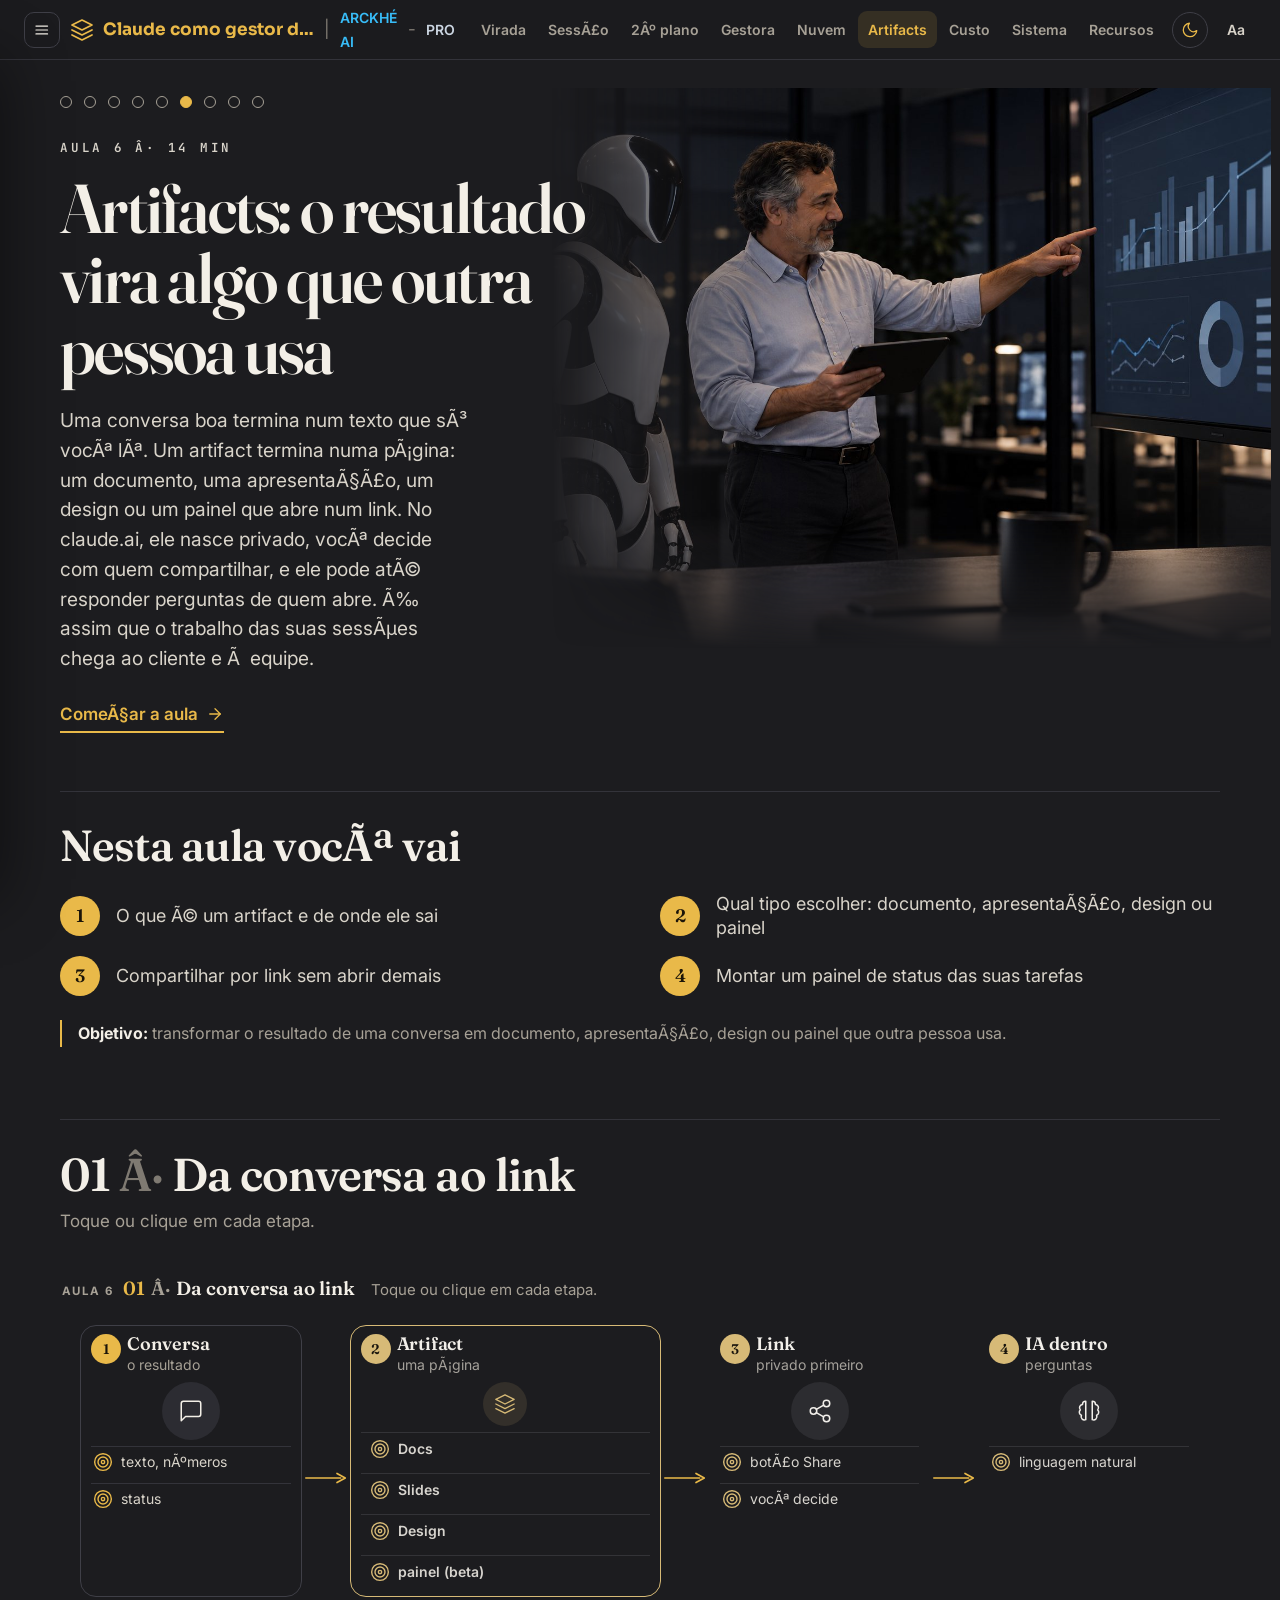
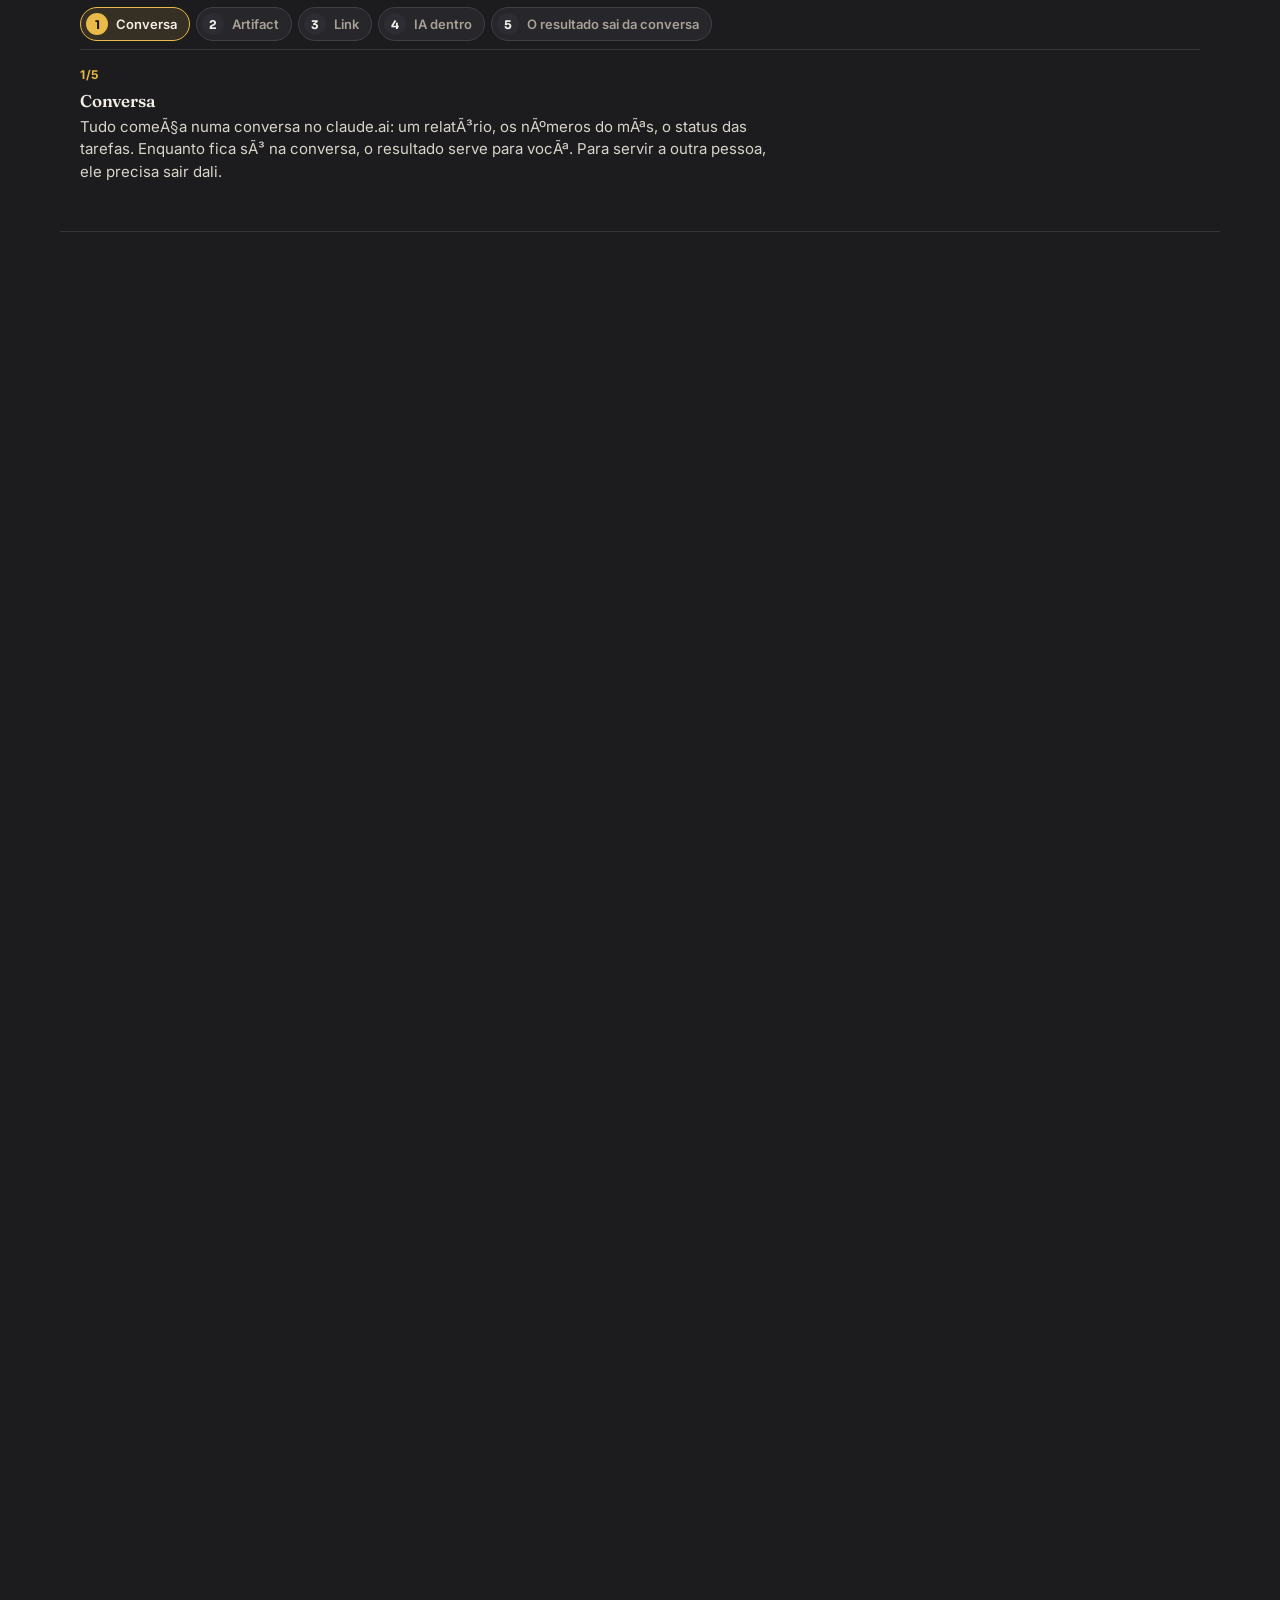
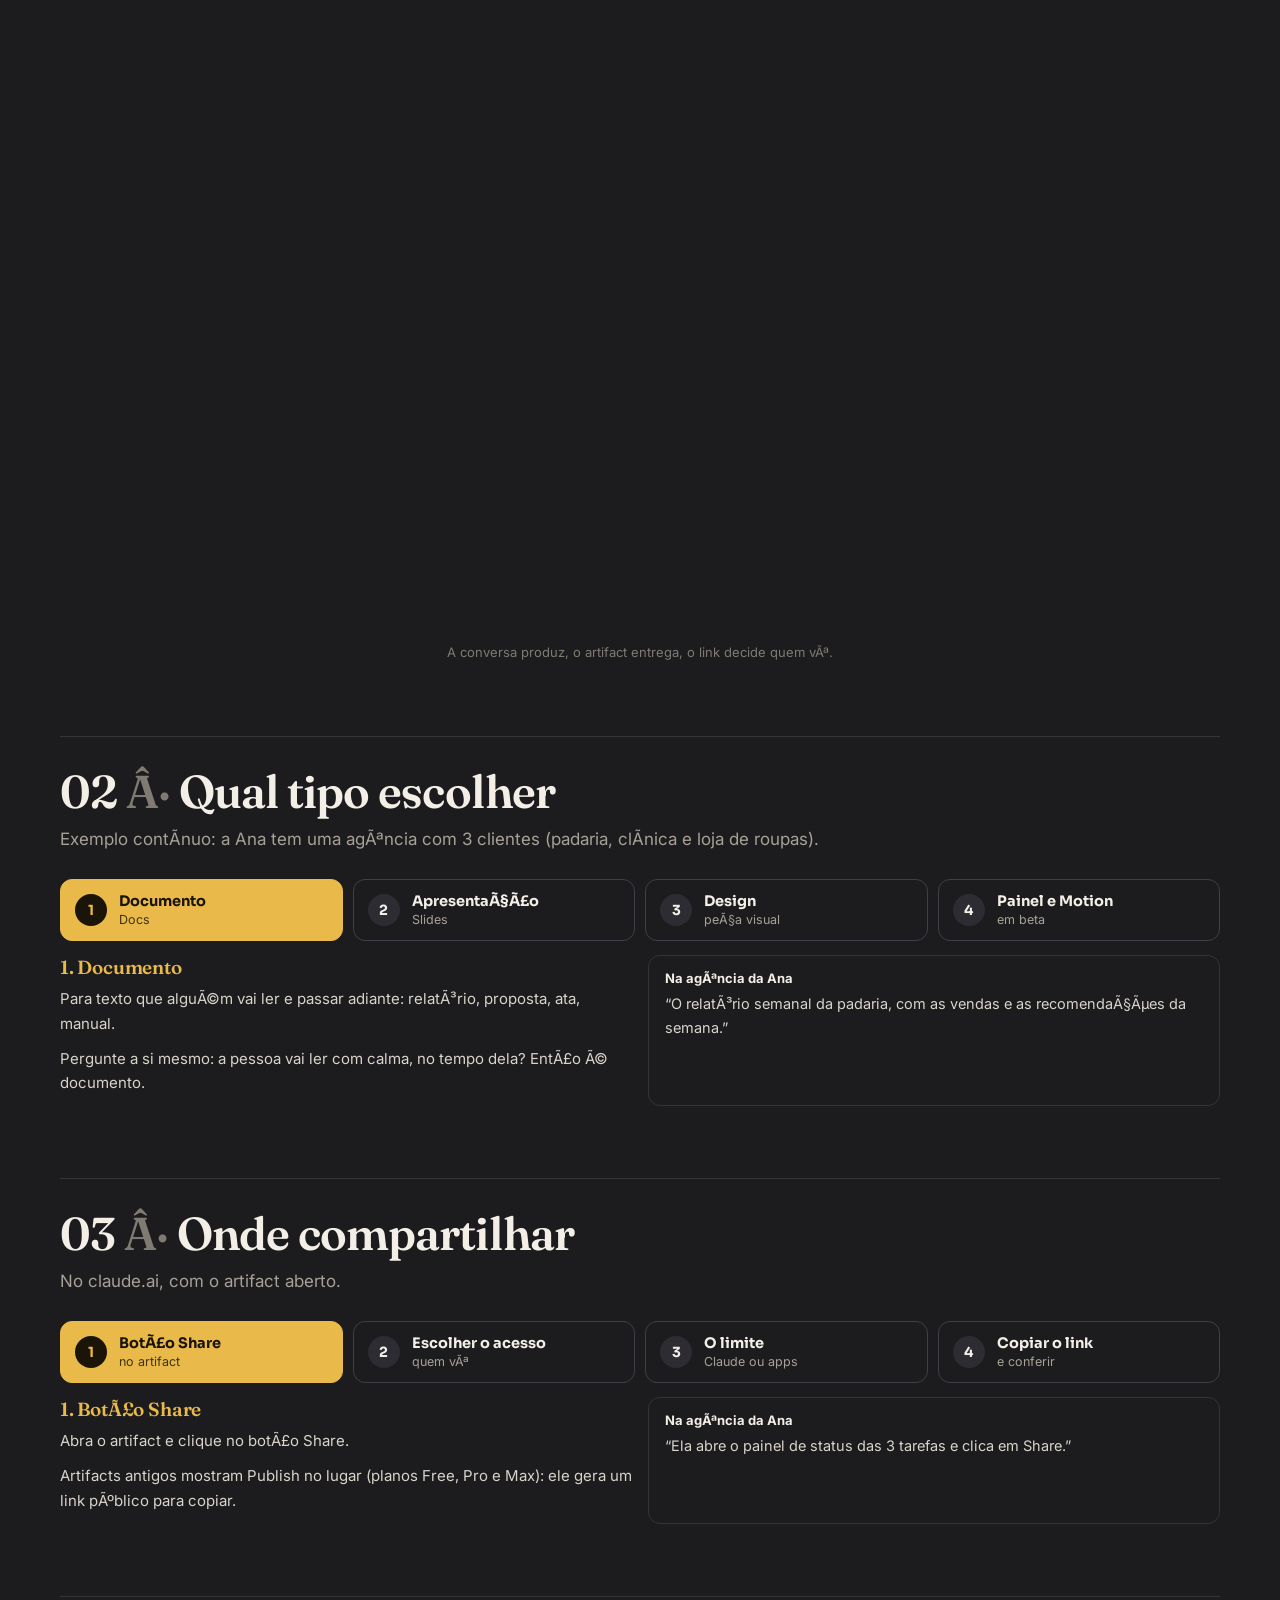
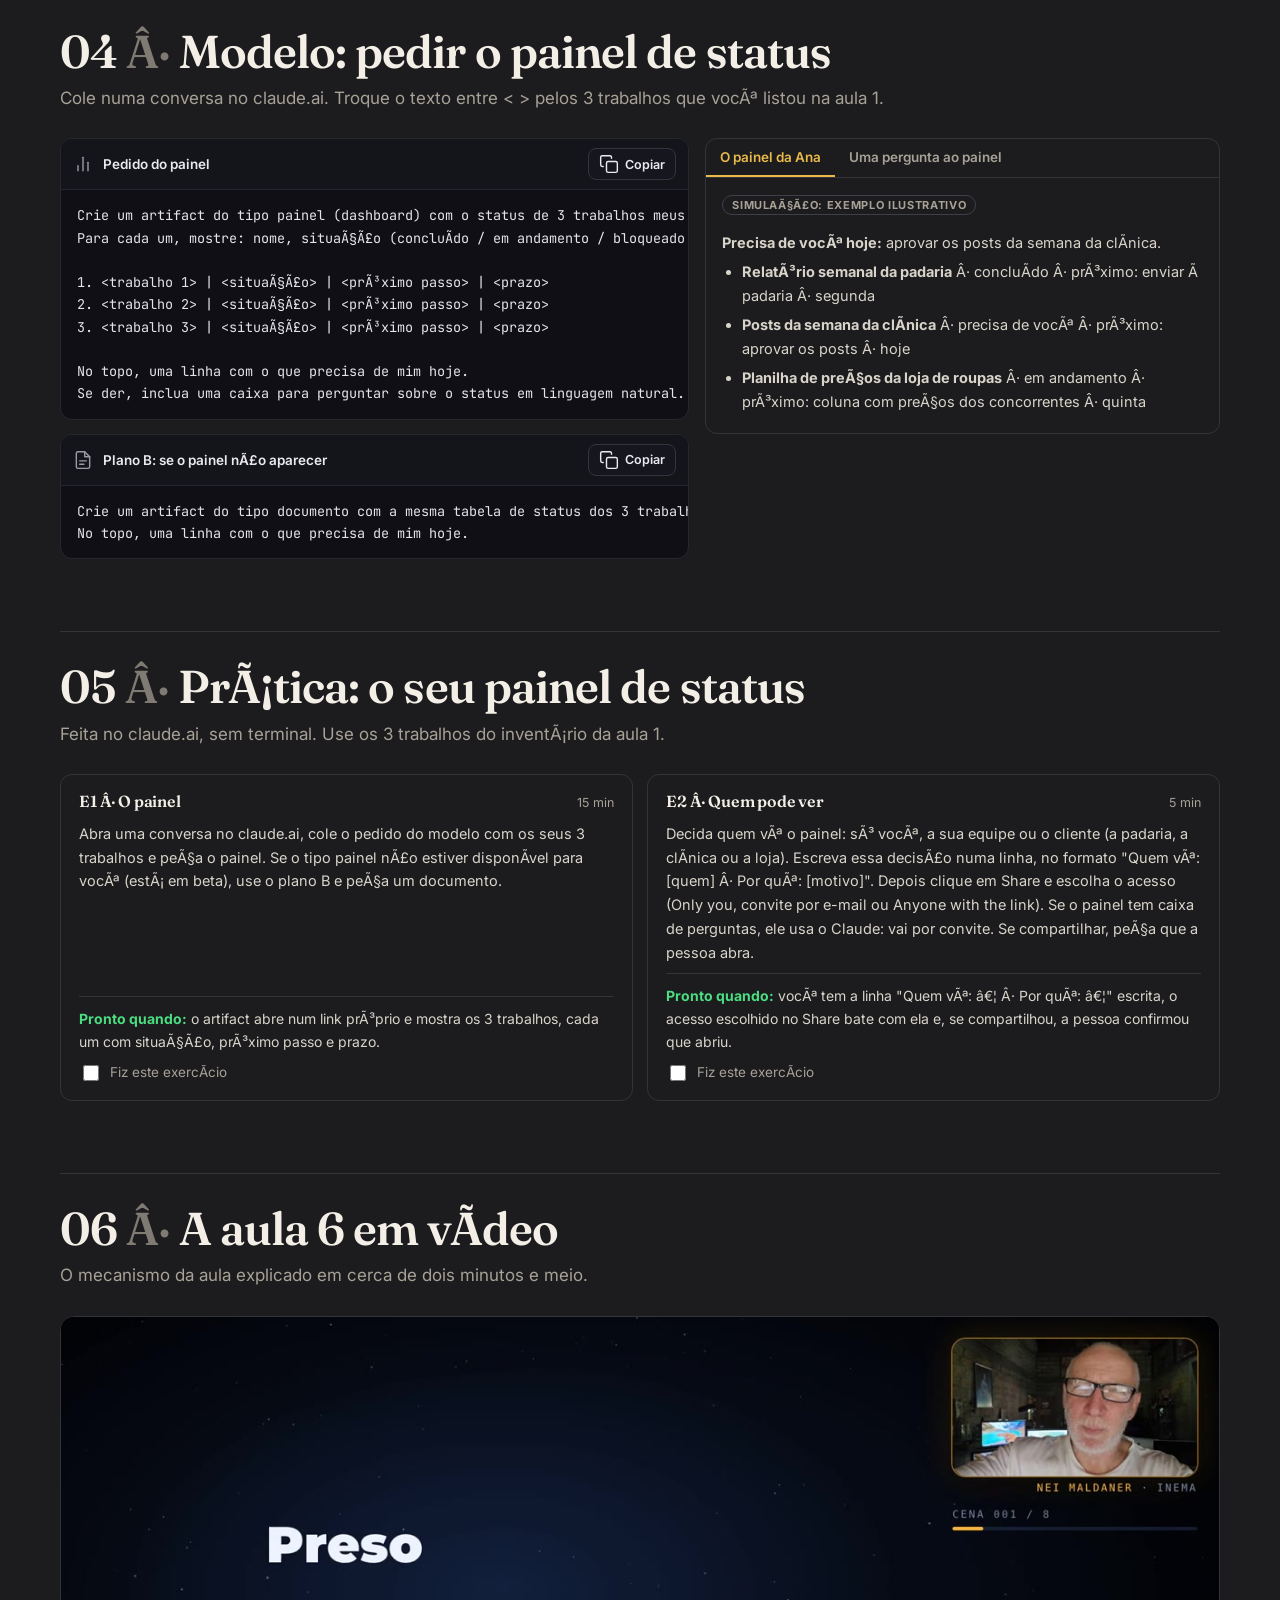
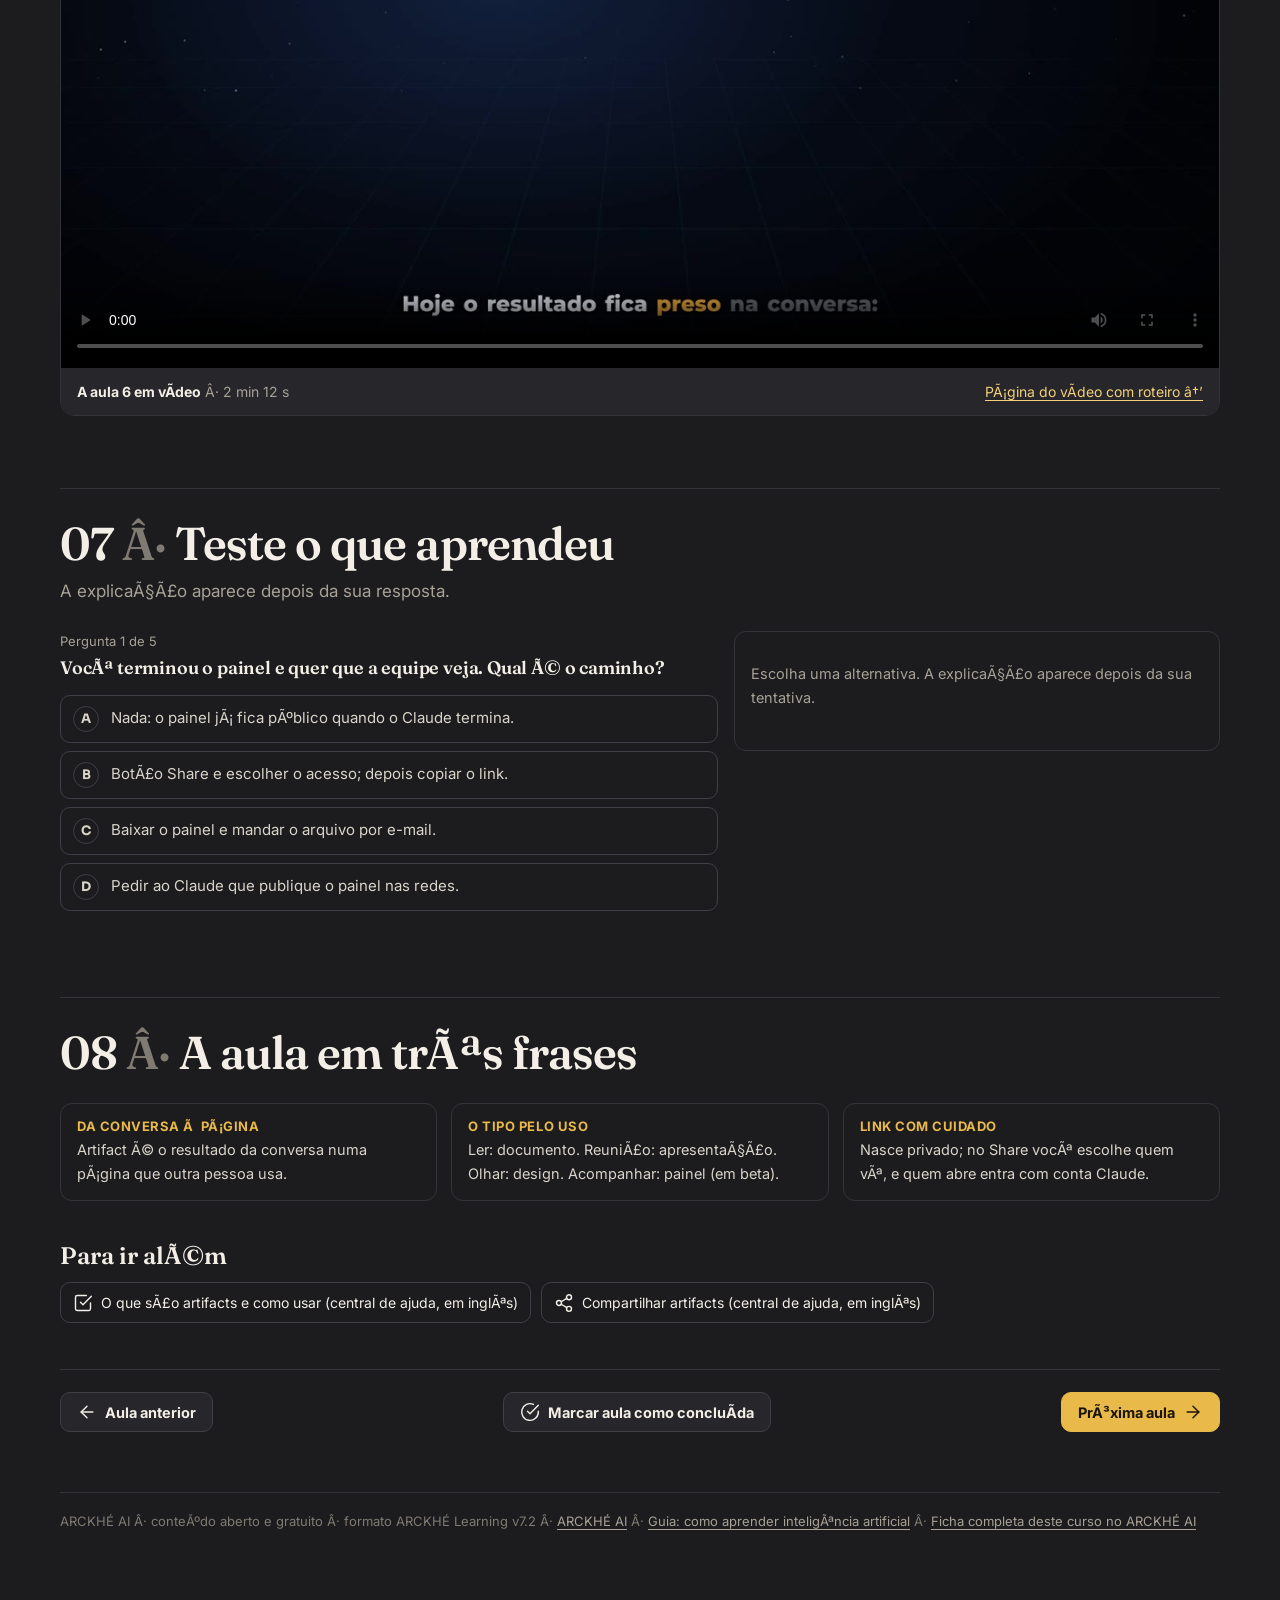
==== commit 568ab80a: "fix: substituir INEMA por ARCKHÉ" ====
--- a/aulas/artifacts/index.html
+++ b/aulas/artifacts/index.html
@@ -3,27 +3,27 @@
 <head>
 <meta charset="utf-8"/>
 <meta name="viewport" content="width=device-width, initial-scale=1"/>
-<title>Artifacts: o resultado vira algo que outra pessoa usa · Claude como gestor de agentes · INEMA</title>
-<meta name="description" content="Uma conversa boa termina num texto que só você lê. Um artifact termina numa página: um documento, uma apresentação, um design ou um painel que abre num link. No claude.ai, ele nasce privado, você decide com quem compartilhar, e ele pode até responder perguntas de quem abre. É assim que o trabalho das suas sessões chega ao cliente e à equipe."/>
-<meta property="og:title" content="Artifacts: o resultado vira algo que outra pessoa usa · Claude como gestor de agentes · INEMA"/>
-<meta property="og:description" content="Uma conversa boa termina num texto que só você lê. Um artifact termina numa página: um documento, uma apresentação, um design ou um painel que abre num link. No claude.ai, ele nasce privado, você decide com quem compartilhar, e ele pode até responder perguntas de quem abre. É assim que o trabalho das suas sessões chega ao cliente e à equipe."/>
-<meta property="og:image" content="https://inematds.github.io/claude-gestor-de-agentes-v72/assets/img/capa.jpg"/>
+<title>Artifacts: o resultado vira algo que outra pessoa usa Â· Claude como gestor de agentes Â· ARCKHÉ</title>
+<meta name="description" content="Uma conversa boa termina num texto que sÃ³ vocÃª lÃª. Um artifact termina numa pÃ¡gina: um documento, uma apresentaÃ§Ã£o, um design ou um painel que abre num link. No claude.ai, ele nasce privado, vocÃª decide com quem compartilhar, e ele pode atÃ© responder perguntas de quem abre. Ã‰ assim que o trabalho das suas sessÃµes chega ao cliente e Ã  equipe."/>
+<meta property="og:title" content="Artifacts: o resultado vira algo que outra pessoa usa Â· Claude como gestor de agentes Â· ARCKHÉ"/>
+<meta property="og:description" content="Uma conversa boa termina num texto que sÃ³ vocÃª lÃª. Um artifact termina numa pÃ¡gina: um documento, uma apresentaÃ§Ã£o, um design ou um painel que abre num link. No claude.ai, ele nasce privado, vocÃª decide com quem compartilhar, e ele pode atÃ© responder perguntas de quem abre. Ã‰ assim que o trabalho das suas sessÃµes chega ao cliente e Ã  equipe."/>
+<meta property="og:image" content="https://linnoff88-dev.github.io/
 <meta name="theme-color" content="#0c0c10"/>
 <link rel="icon" href="../../assets/img/favicon.svg" type="image/svg+xml"/>
-<link rel="canonical" href="https://inematds.github.io/claude-gestor-de-agentes-v72/aulas/artifacts/"/>
+<link rel="canonical" href="https://linnoff88-dev.github.io/
 <link rel="preconnect" href="https://fonts.googleapis.com"/><link rel="preconnect" href="https://fonts.gstatic.com" crossorigin/>
 <link href="https://fonts.googleapis.com/css2?family=Inter:wght@400;500;600;700&family=JetBrains+Mono:wght@400;600&family=Sora:wght@600;700;800&family=Fraunces:opsz,wght@9..144,500;9..144,600;9..144,700&display=swap" rel="stylesheet"/>
 <link rel="stylesheet" href="../../assets/v71.css"/>
 <link rel="stylesheet" href="../../assets/v72.css"/>
-<meta name="generator" content="INEMA Learning 7.14.23"/>
+<meta name="generator" content="ARCKHÉ Learning 7.14.23"/>
 <script>try{if(JSON.parse(localStorage.getItem("claude-gestor-de-agentes-v72:tema"))==="papel")document.documentElement.setAttribute("data-tema","papel")}catch(e){}</script>
-</head><body data-curso="claude-gestor-de-agentes-v72" data-aula="artifacts" data-total="9" data-total-ex="28"><a class="skip" href="#conteudo">Pular para o conteúdo</a><header class="topo"><div class="esq"><button type="button" class="menu-btn" aria-expanded="false" aria-controls="lado"><svg class="ico" viewBox="0 0 24 24" aria-hidden="true"><line x1="3" y1="6" x2="21" y2="6"/><line x1="3" y1="12" x2="21" y2="12"/><line x1="3" y1="18" x2="21" y2="18"/></svg><span class="sr">Aulas</span></button><a class="marca" href="../../index.html"><svg class="ico" viewBox="0 0 24 24" aria-hidden="true"><polygon points="12 2 2 7 12 12 22 7 12 2"/><polyline points="2 17 12 22 22 17"/><polyline points="2 12 12 17 22 12"/></svg><span>Claude como gestor de agentes</span></a><span class="sep">|</span><a class="club" href="https://inema.club" target="_blank" rel="noopener">INEMA.CLUB</a><span class="tr">-</span><a class="pro" href="https://inema.pro" target="_blank" rel="noopener">PRO</a></div><nav class="dir" aria-label="Aulas"><a href="../../aulas/virada/index.html" class="tlink" title="A virada: de uma conversa por vez para uma equipe de sessões"><span class="curto">A1</span><span class="longo">Virada</span></a><a href="../../aulas/sessao/index.html" class="tlink" title="Uma sessão sem perder o fio: pergunta lateral, resumo, cor e lado a lado"><span class="curto">A2</span><span class="longo">Sessão</span></a><a href="../../aulas/segundo-plano/index.html" class="tlink" title="Segundo plano: várias sessões trabalhando, uma tela para ver todas"><span class="curto">A3</span><span class="longo">2º plano</span></a><a href="../../aulas/sessao-gestora/index.html" class="tlink" title="A sessão gestora: ela coordena, você decide"><span class="curto">A4</span><span class="longo">Gestora</span></a><a href="../../aulas/nuvem/index.html" class="tlink" title="Local, segundo plano ou nuvem: onde cada trabalho roda"><span class="curto">A5</span><span class="longo">Nuvem</span></a><a href="../../aulas/artifacts/index.html" class="tlink on" aria-current="page" title="Artifacts: o resultado vira algo que outra pessoa usa"><span class="curto">A6</span><span class="longo">Artifacts</span></a><a href="../../aulas/custo/index.html" class="tlink" title="O painel de controle: custo e saúde das suas sessões"><span class="curto">A7</span><span class="longo">Custo</span></a><a href="../../aulas/sistema/index.html" class="tlink" title="Seu sistema de gestão: rotina, ciclo e limites"><span class="curto">A8</span><span class="longo">Sistema</span></a><a href="../../aulas/recursos/index.html" class="tlink" title="Guia dos recursos: o que é cada um, e um exemplo"><span class="curto">A9</span><span class="longo">Recursos</span></a><button type="button" class="tema-btn" title="Trocar tema claro/escuro"><svg class="ico sol" viewBox="0 0 24 24" aria-hidden="true"><circle cx="12" cy="12" r="4"/><path d="M12 2v2M12 20v2M4.9 4.9l1.4 1.4M17.7 17.7l1.4 1.4M2 12h2M20 12h2M4.9 19.1l1.4-1.4M17.7 6.3l1.4-1.4"/></svg><svg class="ico lua" viewBox="0 0 24 24" aria-hidden="true"><path d="M21 12.8A9 9 0 1 1 11.2 3a7 7 0 0 0 9.8 9.8z"/></svg><span class="sr">Trocar tema claro/escuro</span></button><div class="aa"><button type="button" class="aa-btn" aria-expanded="false" aria-controls="aparencia" title="Aparência">Aa</button><div class="aa-pop" id="aparencia" hidden><p>Tema</p><div class="aa-seg"><button type="button" data-tema="escuro">Escuro</button><button type="button" data-tema="papel">Papel claro</button></div><p style="margin-top:12px">Tamanho do texto</p><div class="aa-seg"><button type="button" data-escala="0.9">A−</button><button type="button" data-escala="1">A</button><button type="button" data-escala="1.12">A+</button></div></div></div></nav></header><div class="casca"><aside class="lado" id="lado" aria-label="Aulas"><a class="voltar" href="https://inema.club/"><svg class="ico" viewBox="0 0 24 24" aria-hidden="true"><line x1="19" y1="12" x2="5" y2="12"/><polyline points="12 19 5 12 12 5"/></svg>INEMA.CLUB</a><p class="curso-nome">Claude como gestor de agentes</p><p class="curso-sub">De uma conversa a uma equipe de sessões</p><div class="ind"><span class="ind-rot">Estudo (aulas)</span><span class="prog-txt"><span data-pct>0</span>%</span></div><div class="prog" aria-hidden="true"><i></i></div><div class="ind"><span class="ind-rot">Prática declarada</span><span class="prog-txt"><span data-prat>0</span>/28</span></div><div class="prog pratica" aria-hidden="true"><i></i></div><p class="ind-nota">Prática = exercícios que você marcou como feitos. A comprovação vem na prova da certificação.</p><ol class="lista-aulas"><li><a href="../../aulas/virada/index.html" data-slug="virada" class=""><span class="st" aria-hidden="true"></span><span>1. Da conversa à gestão<small>15 min</small></span></a></li><li><a href="../../aulas/sessao/index.html" data-slug="sessao" class=""><span class="st" aria-hidden="true"></span><span>2. Uma sessão sem perder o fio<small>14 min</small></span></a></li><li><a href="../../aulas/segundo-plano/index.html" data-slug="segundo-plano" class=""><span class="st" aria-hidden="true"></span><span>3. Sessões em 2º plano<small>15 min</small></span></a></li><li><a href="../../aulas/sessao-gestora/index.html" data-slug="sessao-gestora" class=""><span class="st" aria-hidden="true"></span><span>4. Sessão gestora<small>18 min</small></span></a></li><li><a href="../../aulas/nuvem/index.html" data-slug="nuvem" class=""><span class="st" aria-hidden="true"></span><span>5. Onde cada trabalho roda<small>16 min</small></span></a></li><li><a href="../../aulas/artifacts/index.html" data-slug="artifacts" class="atual" aria-current="page"><span class="st" aria-hidden="true"></span><span>6. Do resultado ao link<small>14 min</small></span></a></li><li><a href="../../aulas/custo/index.html" data-slug="custo" class=""><span class="st" aria-hidden="true"></span><span>7. Custo e saúde<small>20 min</small></span></a></li><li><a href="../../aulas/sistema/index.html" data-slug="sistema" class=""><span class="st" aria-hidden="true"></span><span>8. Seu sistema<small>18 min</small></span></a></li><li><a href="../../aulas/recursos/index.html" data-slug="recursos" class=""><span class="st" aria-hidden="true"></span><span>9. Guia dos recursos<small>15 min</small></span></a></li></ol><div class="estudo"><p class="es-tit">Seu estudo</p><details class="es-bloco" data-es="desempenho"><summary><svg class="ico" viewBox="0 0 24 24" aria-hidden="true"><line x1="18" y1="20" x2="18" y2="10"/><line x1="12" y1="20" x2="12" y2="4"/><line x1="6" y1="20" x2="6" y2="14"/></svg><span>Desempenho nos testes</span><span class="es-cont" data-es-cont="desempenho"></span></summary><div class="es-corpo" data-es-corpo="desempenho"></div></details><details class="es-bloco" data-es="notas"><summary><svg class="ico" viewBox="0 0 24 24" aria-hidden="true"><path d="M12 20h9"/><path d="M16.5 3.5a2.1 2.1 0 0 1 3 3L7 19l-4 1 1-4z"/></svg><span>Minhas anotações</span><span class="es-cont" data-es-cont="notas"></span></summary><div class="es-corpo" data-es-corpo="notas"></div></details><details class="es-bloco" data-es="dados"><summary><svg class="ico" viewBox="0 0 24 24" aria-hidden="true"><ellipse cx="12" cy="5" rx="8" ry="3"/><path d="M4 5v14c0 1.7 3.6 3 8 3s8-1.3 8-3V5"/><path d="M4 12c0 1.7 3.6 3 8 3s8-1.3 8-3"/></svg><span>Copiar meus dados</span><span class="es-cont" data-es-cont="dados"></span></summary><div class="es-corpo" data-es-corpo="dados"><p class="es-exp">Seu progresso, suas anotações e as notas dos testes ficam só neste navegador. Baixe uma cópia (.json) para guardar ou para continuar em outro computador ou navegador; lá, carregue a cópia. Carregar soma com o que já existe e não apaga nada.</p><div class="es-acoes"><button type="button" class="es-btn es-exportar"><svg class="ico" viewBox="0 0 24 24" aria-hidden="true"><path d="M21 15v4a2 2 0 0 1-2 2H5a2 2 0 0 1-2-2v-4"/><polyline points="7 10 12 15 17 10"/><line x1="12" y1="15" x2="12" y2="3"/></svg>Baixar cópia</button><label class="es-btn es-importar"><svg class="ico" viewBox="0 0 24 24" aria-hidden="true"><path d="M21 15v4a2 2 0 0 1-2 2H5a2 2 0 0 1-2-2v-4"/><polyline points="17 8 12 3 7 8"/><line x1="12" y1="3" x2="12" y2="15"/></svg>Carregar cópia<input type="file" class="sr" accept=".json,application/json"/></label></div><p class="es-msg" aria-live="polite"></p></div></details></div><script type="application/json" id="estudo-dados">{"txt": {"titulo": "Seu estudo", "continuar": "Continuar de onde parei", "comecar": "Começar pela aula 1", "cta_continuar": "Continuar a aula {n}", "hoje": "hoje", "ontem": "ontem", "ha_dias": "há {n} dias", "desempenho": "Desempenho nos testes", "notas": "Minhas anotações", "dados": "Copiar meus dados", "sem_testes": "Nenhum teste feito ainda. O teste fica no fim de cada aula.", "nao_fez": "teste ainda não feito", "ultimo": "Último", "melhor": "Melhor", "tentativas": "tentativas", "tentativa": "tentativa", "tudo_certo": "Acertou tudo no último teste.", "rever": "Para rever", "resposta": "Resposta certa:", "ir_teste": "Refazer o teste", "sem_notas": "Nenhuma anotação ainda. Na aula, selecione um trecho do texto e toque em Marcar ou Anotar.", "so_marcado": "(só marcado)", "marcar": "Marcar", "anotar": "Anotar", "salvar": "Salvar", "apagar": "Apagar marca", "fechar": "Fechar", "nota_ph": "Escreva sua anotação sobre este trecho…", "um_bloco": "Marque dentro de um parágrafo só.", "nao_marca": "Este trecho não pode ser marcado.", "dados_exp": "Seu progresso, suas anotações e as notas dos testes ficam só neste navegador. Baixe uma cópia (.json) para guardar ou para continuar em outro computador ou navegador; lá, carregue a cópia. Carregar soma com o que já existe e não apaga nada.", "exportar": "Baixar cópia", "importar": "Carregar cópia", "import_ok": "Cópia carregada ({n} itens). Atualizando a página…", "import_erro": "Arquivo não reconhecido. Nada foi alterado.", "import_outro": "Esta cópia é de outro curso. Nada foi alterado.", "export_ok": "Cópia baixada."}, "aulas": [{"slug": "virada", "num": 1, "t": "Da conversa à gestão", "quiz": {"sec": "s9", "perguntas": [{"p": "O que muda no seu papel quando você passa do agente para a gestão de agentes?", "certa": "Você coordena várias sessões e entra só nas decisões."}, {"p": "O que é uma sessão, no sentido deste curso?", "certa": "Uma conversa do Claude com o seu próprio histórico, independente das outras."}, {"p": "A Ana quer ver numa tela só quais sessões terminaram e qual está esperando por ela. Em que grupo isso está?", "certa": "Ver, com a agent view."}, {"p": "Qual destes recursos está marcado como experimental e vem desligado por padrão?", "certa": "Agent teams."}, {"p": "Rodar várias sessões ao mesmo tempo já é uma plataforma completa de gestão de agentes?", "certa": "Não: permissões, custo, filas, métricas e recuperação de falhas ainda são montados por você."}]}}, {"slug": "sessao", "num": 2, "t": "Uma sessão sem perder o fio", "quiz": {"sec": "s6", "perguntas": [{"p": "No meio de uma tarefa, você quer tirar uma dúvida rápida sem desviar a conversa. O que usar?", "certa": "/btw seguido da pergunta."}, {"p": "Você pergunta com /btw: \"pesquise na internet o preço do concorrente\". O que acontece?", "certa": "Ele não pesquisa: o /btw responde só com o que a sessão já tem, sem ferramentas."}, {"p": "Para que serve o /recap?", "certa": "Dar um resumo de uma linha do que a sessão fez, na hora."}, {"p": "No app Desktop, como abrir uma segunda sessão lado a lado com a atual?", "certa": "Alt+clique (Option no Mac) na sessão da barra lateral."}, {"p": "Por que dar uma cor a cada sessão com /color?", "certa": "Para reconhecer a sessão de relance, inclusive na agent view."}]}}, {"slug": "segundo-plano", "num": 3, "t": "Sessões em 2º plano", "quiz": {"sec": "s7", "perguntas": [{"p": "Você quer que o Claude resuma um relatório enquanto você faz outra coisa. Qual comando?", "certa": "claude --bg \"Resuma o relatório\""}, {"p": "Na agent view, em que grupo aparece a sessão que está esperando você responder?", "certa": "Needs input"}, {"p": "Você fechou o terminal com duas sessões em segundo plano. O que acontece?", "certa": "Continuam rodando, com o computador ligado."}, {"p": "Como ver só as sessões que estão esperando por você?", "certa": "Digitar s:blocked na caixa da agent view."}, {"p": "Uma sessão em segundo plano criou três subagentes por dentro. Quantas linhas novas aparecem na agent view?", "certa": "Nenhuma além da própria sessão."}]}}, {"slug": "sessao-gestora", "num": 4, "t": "Sessão gestora", "quiz": {"sec": "s8", "perguntas": [{"p": "O que é a sessão gestora neste curso?", "certa": "Um papel: acompanhar as sessões, resolver o pequeno e subir o grande."}, {"p": "Qual caminho roda as tarefas sem o seu computador ligado?", "certa": "Projects, com threads na nuvem."}, {"p": "Você usa só o app Desktop, sem terminal. Como saber qual sessão está esperando por você?", "certa": "Perguntar numa sessão da aba Code, em linguagem simples."}, {"p": "A gestora da Ana pergunta se pode mandar o relatório pronto direto para a padaria. Pelas instruções da Ana, o que acontece?", "certa": "Espera o OK da Ana."}, {"p": "Por que o status vem em três estados (concluído, bloqueado, precisa de você)?", "certa": "Para você bater o olho e agir só no que precisa de você."}]}}, {"slug": "nuvem", "num": 5, "t": "Onde cada trabalho roda", "quiz": {"sec": "s7", "perguntas": [{"p": "Você desliga o notebook e vai embora. Qual trabalho continua andando?", "certa": "A thread de um projeto rodando na nuvem."}, {"p": "A Ana vai fazer o relatório semanal da padaria com as vendas da semana. Pela regra do curso, onde isso roda?", "certa": "No computador dela: local ou em segundo plano."}, {"p": "O que você escreve nas instruções do projeto?", "certa": "Para que serve, onde trabalhar, como conferir, o que fazer se faltar algo e o que precisa do seu OK."}, {"p": "Você abre a barra lateral e não encontra os Projects. O que isso quer dizer?", "certa": "A beta libera aos poucos: entre na lista de espera."}, {"p": "Uma thread do projeto precisa de um arquivo que você não quer guardar na nuvem. O que fazer?", "certa": "Pedir que ela rode no seu computador (Work locally), ligado e acordado."}]}}, {"slug": "artifacts", "num": 6, "t": "Do resultado ao link", "quiz": {"sec": "s7", "perguntas": [{"p": "Você terminou o painel e quer que a equipe veja. Qual é o caminho?", "certa": "Botão Share e escolher o acesso; depois copiar o link."}, {"p": "A Ana compartilhou um painel novo pelo botão Share com a dona da padaria. O que a dona precisa para abrir?", "certa": "Entrar com uma conta Claude."}, {"p": "Quais tipos de artifact ainda estão em beta?", "certa": "Painéis e Motion."}, {"p": "A Ana vai mostrar à dona da padaria, numa reunião, o resultado do mês em 6 telas. Qual tipo serve melhor?", "certa": "Apresentação (Slides)."}, {"p": "O que é a IA embutida num artifact?", "certa": "Perguntas em linguagem natural feitas dentro da própria página."}]}}, {"slug": "custo", "num": 7, "t": "Custo e saúde", "quiz": {"sec": "s10", "perguntas": [{"p": "Por que três sessões abertas ao mesmo tempo gastam mais do que uma?", "certa": "Porque cada sessão tem o próprio contexto, lido a cada mensagem."}, {"p": "Qual comando mostra quanto do limite do plano você já usou?", "certa": "/usage, com o custo da sessão e o uso do plano."}, {"p": "Ana tem uma sessão que só gera legendas de foto. O que fazer com o /advisor nela?", "certa": "Deixar desligado: modelo forte é para decisões grandes."}, {"p": "Antes de instalar um mod, o que fazer?", "certa": "Rodar claude plugin validate e ler os eventos e o que ele pede."}, {"p": "Você rodou /skill-doctor e o relatório veio vazio. O que isso quer dizer?", "certa": "Que você não tem skill instalada, e está tudo bem."}]}}, {"slug": "sistema", "num": 8, "t": "Seu sistema", "quiz": {"sec": "s8", "perguntas": [{"p": "Qual a ordem do ciclo antes de dar uma entrega como pronta?", "certa": "Observar, criticar, otimizar e validar, nessa ordem."}, {"p": "De manhã, como Ana vê só as sessões que esperam por ela?", "certa": "Na agent view, digita s:blocked na caixa de filtro."}, {"p": "Qual destas é uma regra de pronto que dá para conferir?", "certa": "Cada post cita o horário, e a clínica aprova."}, {"p": "Gerenciar várias sessões é o mesmo que ter uma plataforma completa de gestão de agentes?", "certa": "Não: faltam peças como permissões, filas e auditoria."}, {"p": "Por que registrar uma linha por entrega?", "certa": "Para saber, depois, quem fez o quê e o que você mudou."}]}}, {"slug": "recursos", "num": 9, "t": "Guia dos recursos", "quiz": {"sec": "s9", "perguntas": [{"p": "Ana quer ver, numa tela só, qual das três sessões em segundo plano está esperando por ela. O que ela usa?", "certa": "claude agents, que mostra todas as sessões e quem está em Needs input."}, {"p": "Ana vai viajar e quer que os posts da clínica continuem sendo feitos com o computador dela desligado. Qual recurso serve?", "certa": "Uma thread de um projeto no Projects, rodando na nuvem."}, {"p": "Qual destes recursos é experimental e vem desligado?", "certa": "Agent teams."}, {"p": "Ana baixou um mod e quer saber o que ele faz sozinho antes de instalar. Qual comando ela roda?", "certa": "claude plugin validate ./pasta-do-mod"}]}}]}</script><div class="lado-card">Ideia central<b>Você deixa de conversar e passa a coordenar</b>Várias sessões trabalhando, uma visão que mostra quem precisa de você, e as suas decisões no centro.<br/><a href="https://inematds.github.io/claude-gestor-de-agentes-v72/aulas/sessao-gestora/" target="_blank" rel="noopener">Ir para a sessão gestora →</a></div></aside><main class="principal" id="conteudo"><div class="miolo" data-competencias="escolher-tipo-de-artifact;pedir-um-artifact;compartilhar-com-cuidado"><div class="aula-hero com-img"><div class="ah-txt"><nav class="pontos" aria-label="Aulas"><a href="../../aulas/virada/index.html" class="pt" data-slug="virada" title="A virada: de uma conversa por vez para uma equipe de sessões"><span class="sr">A virada: de uma conversa por vez para uma equipe de sessões</span></a><a href="../../aulas/sessao/index.html" class="pt" data-slug="sessao" title="Uma sessão sem perder o fio: pergunta lateral, resumo, cor e lado a lado"><span class="sr">Uma sessão sem perder o fio: pergunta lateral, resumo, cor e lado a lado</span></a><a href="../../aulas/segundo-plano/index.html" class="pt" data-slug="segundo-plano" title="Segundo plano: várias sessões trabalhando, uma tela para ver todas"><span class="sr">Segundo plano: várias sessões trabalhando, uma tela para ver todas</span></a><a href="../../aulas/sessao-gestora/index.html" class="pt" data-slug="sessao-gestora" title="A sessão gestora: ela coordena, você decide"><span class="sr">A sessão gestora: ela coordena, você decide</span></a><a href="../../aulas/nuvem/index.html" class="pt" data-slug="nuvem" title="Local, segundo plano ou nuvem: onde cada trabalho roda"><span class="sr">Local, segundo plano ou nuvem: onde cada trabalho roda</span></a><a href="../../aulas/artifacts/index.html" class="pt on" data-slug="artifacts" title="Artifacts: o resultado vira algo que outra pessoa usa"><span class="sr">Artifacts: o resultado vira algo que outra pessoa usa</span></a><a href="../../aulas/custo/index.html" class="pt" data-slug="custo" title="O painel de controle: custo e saúde das suas sessões"><span class="sr">O painel de controle: custo e saúde das suas sessões</span></a><a href="../../aulas/sistema/index.html" class="pt" data-slug="sistema" title="Seu sistema de gestão: rotina, ciclo e limites"><span class="sr">Seu sistema de gestão: rotina, ciclo e limites</span></a><a href="../../aulas/recursos/index.html" class="pt" data-slug="recursos" title="Guia dos recursos: o que é cada um, e um exemplo"><span class="sr">Guia dos recursos: o que é cada um, e um exemplo</span></a></nav><p class="kicker">Aula 6 · 14 min</p><h1>Artifacts: o resultado vira algo que outra pessoa usa</h1><p class="lead">Uma conversa boa termina num texto que só você lê. Um artifact termina numa página: um documento, uma apresentação, um design ou um painel que abre num link. No claude.ai, ele nasce privado, você decide com quem compartilhar, e ele pode até responder perguntas de quem abre. É assim que o trabalho das suas sessões chega ao cliente e à equipe.</p><a class="comecar" href="#s1">Começar a aula <svg class="ico" viewBox="0 0 24 24" aria-hidden="true"><line x1="5" y1="12" x2="19" y2="12"/><polyline points="12 5 19 12 12 19"/></svg></a></div><figure class="ah-img"><img src="../../assets/img/hero/artifacts.jpg" alt="Um homem aponta para um painel com gráficos numa tela grande, ao lado de um robô humanoide, segurando um tablet." width="1536" height="1024"/></figure></div><div class="nesta2"><h2>Nesta aula você vai</h2><ol><li><b class="dn">1</b><span>O que é um artifact e de onde ele sai</span></li><li><b class="dn">2</b><span>Qual tipo escolher: documento, apresentação, design ou painel</span></li><li><b class="dn">3</b><span>Compartilhar por link sem abrir demais</span></li><li><b class="dn">4</b><span>Montar um painel de status das suas tarefas</span></li></ol><p class="objetivo"><b>Objetivo:</b> transformar o resultado de uma conversa em documento, apresentação, design ou painel que outra pessoa usa.</p></div><section class="secao" id="s1"><div class="sec-cab"><div><h2><span class="sn">01</span><span class="sp" aria-hidden="true"> · </span>Da conversa ao link</h2><p>Toque ou clique em cada etapa.</p></div></div><div class="scrolly dg-bloco"><div class="sc-fig"><p class="sc-tit" aria-hidden="true"><span class="sc-aula">Aula 6</span><span class="sn">01</span><span class="sp"> · </span><span class="sc-t">Da conversa ao link</span><span class="sc-sub">Toque ou clique em cada etapa.</span></p><div class="painel"><div class="dg fluxo"><button type="button" class="dg-no" aria-pressed="false"><span class="cab"><b class="dn">1</b><span class="ic"><svg class="ico" viewBox="0 0 24 24" aria-hidden="true"><path d="M21 15a2 2 0 0 1-2 2H7l-4 4V5a2 2 0 0 1 2-2h14a2 2 0 0 1 2 2z"/></svg></span><span class="nome">Conversa</span></span><span class="sub">o resultado</span><ul><li><svg class="ico" viewBox="0 0 24 24" aria-hidden="true"><circle cx="12" cy="12" r="10"/><circle cx="12" cy="12" r="6"/><circle cx="12" cy="12" r="2"/></svg><span>texto, números</span></li><li><svg class="ico" viewBox="0 0 24 24" aria-hidden="true"><circle cx="12" cy="12" r="10"/><circle cx="12" cy="12" r="6"/><circle cx="12" cy="12" r="2"/></svg><span>status</span></li></ul><template><b>Conversa.</b> Tudo começa numa conversa no claude.ai: um relatório, os números do mês, o status das tarefas. Enquanto fica só na conversa, o resultado serve para você. Para servir a outra pessoa, ele precisa sair dali.</template></button><span class="dg-seta" aria-hidden="true"><svg viewBox="0 0 48 14"><line x1="2" y1="7" x2="40" y2="7"/><path d="M36 2 L45 7 L36 12"/></svg><i class="pulso"></i></span><button type="button" class="dg-no forte" aria-pressed="false"><span class="cab"><b class="dn">2</b><span class="ic"><svg class="ico" viewBox="0 0 24 24" aria-hidden="true"><polygon points="12 2 2 7 12 12 22 7 12 2"/><polyline points="2 17 12 22 22 17"/><polyline points="2 12 12 17 22 12"/></svg></span><span class="nome">Artifact</span></span><span class="sub">uma página</span><ul><li><svg class="ico" viewBox="0 0 24 24" aria-hidden="true"><circle cx="12" cy="12" r="10"/><circle cx="12" cy="12" r="6"/><circle cx="12" cy="12" r="2"/></svg><span>Docs</span></li><li><svg class="ico" viewBox="0 0 24 24" aria-hidden="true"><circle cx="12" cy="12" r="10"/><circle cx="12" cy="12" r="6"/><circle cx="12" cy="12" r="2"/></svg><span>Slides</span></li><li><svg class="ico" viewBox="0 0 24 24" aria-hidden="true"><circle cx="12" cy="12" r="10"/><circle cx="12" cy="12" r="6"/><circle cx="12" cy="12" r="2"/></svg><span>Design</span></li><li><svg class="ico" viewBox="0 0 24 24" aria-hidden="true"><circle cx="12" cy="12" r="10"/><circle cx="12" cy="12" r="6"/><circle cx="12" cy="12" r="2"/></svg><span>painel (beta)</span></li></ul><template><b>Artifact.</b> Artifact é uma página que o Claude monta a partir da conversa e que abre fora dela. Documentos (Docs), apresentações (Slides) e designs (Design) já saíram do beta. Painéis (dashboards) e Motion, um vídeo animado feito em código que exporta MP4, ainda estão em beta.</template></button><span class="dg-seta" aria-hidden="true"><svg viewBox="0 0 48 14"><line x1="2" y1="7" x2="40" y2="7"/><path d="M36 2 L45 7 L36 12"/></svg><i class="pulso"></i></span><button type="button" class="dg-no" aria-pressed="false"><span class="cab"><b class="dn">3</b><span class="ic"><svg class="ico" viewBox="0 0 24 24" aria-hidden="true"><circle cx="18" cy="5" r="3"/><circle cx="6" cy="12" r="3"/><circle cx="18" cy="19" r="3"/><line x1="8.6" y1="13.5" x2="15.4" y2="17.5"/><line x1="15.4" y1="6.5" x2="8.6" y2="10.5"/></svg></span><span class="nome">Link</span></span><span class="sub">privado primeiro</span><ul><li><svg class="ico" viewBox="0 0 24 24" aria-hidden="true"><circle cx="12" cy="12" r="10"/><circle cx="12" cy="12" r="6"/><circle cx="12" cy="12" r="2"/></svg><span>botão Share</span></li><li><svg class="ico" viewBox="0 0 24 24" aria-hidden="true"><circle cx="12" cy="12" r="10"/><circle cx="12" cy="12" r="6"/><circle cx="12" cy="12" r="2"/></svg><span>você decide</span></li></ul><template><b>Link.</b> O artifact nasce privado: só você vê. Para mostrar a alguém, você usa o botão Share e escolhe o acesso. Artifact que usa o Claude ou conecta seus apps não pode ficar aberto para qualquer um com o link. O passo a passo está logo abaixo.</template></button><span class="dg-seta" aria-hidden="true"><svg viewBox="0 0 48 14"><line x1="2" y1="7" x2="40" y2="7"/><path d="M36 2 L45 7 L36 12"/></svg><i class="pulso"></i></span><button type="button" class="dg-no" aria-pressed="false"><span class="cab"><b class="dn">4</b><span class="ic"><svg class="ico" viewBox="0 0 24 24" aria-hidden="true"><path d="M9 3a3 3 0 0 0-3 3 3 3 0 0 0-2 5 3 3 0 0 0 1 5 3 3 0 0 0 4 4V3z"/><path d="M15 3a3 3 0 0 1 3 3 3 3 0 0 1 2 5 3 3 0 0 1-1 5 3 3 0 0 1-4 4V3z"/></svg></span><span class="nome">IA dentro</span></span><span class="sub">perguntas</span><ul><li><svg class="ico" viewBox="0 0 24 24" aria-hidden="true"><circle cx="12" cy="12" r="10"/><circle cx="12" cy="12" r="6"/><circle cx="12" cy="12" r="2"/></svg><span>linguagem natural</span></li></ul><template><b>IA dentro.</b> Um artifact pode ter IA embutida: quem abre faz perguntas em linguagem natural dentro da própria página. Num painel de status, a dona da padaria pergunta "o que está atrasado?" e não precisa ler tudo.</template></button></div><nav class="sc-nav" aria-label="Etapas"><button type="button" class="sc-ir" data-ir="0" title="Conversa"><b>1</b><span>Conversa</span></button><button type="button" class="sc-ir" data-ir="1" title="Artifact"><b>2</b><span>Artifact</span></button><button type="button" class="sc-ir" data-ir="2" title="Link"><b>3</b><span>Link</span></button><button type="button" class="sc-ir" data-ir="3" title="IA dentro"><b>4</b><span>IA dentro</span></button><button type="button" class="sc-ir" data-ir="4" title="O resultado sai da conversa"><b>5</b><span>O resultado sai da conversa</span></button></nav><div class="sc-cap" aria-hidden="true"><span class="sc-n">1/5</span><h3>Conversa</h3><p>Tudo começa numa conversa no claude.ai: um relatório, os números do mês, o status das tarefas. Enquanto fica só na conversa, o resultado serve para você. Para servir a outra pessoa, ele precisa sair dali.</p></div><p class="sc-dica"><svg class="ico" viewBox="0 0 24 24" aria-hidden="true"><line x1="5" y1="12" x2="19" y2="12"/><polyline points="12 5 19 12 12 19"/></svg>Role a página: cada etapa abaixo acende a sua parte do diagrama.</p></div></div><ol class="sc-passos"><li class="sc-passo" data-foco="0"><span class="sc-n">1/5</span><h3>Conversa</h3><p>Tudo começa numa conversa no claude.ai: um relatório, os números do mês, o status das tarefas. Enquanto fica só na conversa, o resultado serve para você. Para servir a outra pessoa, ele precisa sair dali.</p></li><li class="sc-passo" data-foco="1"><span class="sc-n">2/5</span><h3>Artifact</h3><p>Artifact é uma página que o Claude monta a partir da conversa e que abre fora dela. Documentos (Docs), apresentações (Slides) e designs (Design) já saíram do beta. Painéis (dashboards) e Motion, um vídeo animado feito em código que exporta MP4, ainda estão em beta.</p></li><li class="sc-passo" data-foco="2"><span class="sc-n">3/5</span><h3>Link</h3><p>O artifact nasce privado: só você vê. Para mostrar a alguém, você usa o botão Share e escolhe o acesso. Artifact que usa o Claude ou conecta seus apps não pode ficar aberto para qualquer um com o link. O passo a passo está logo abaixo.</p></li><li class="sc-passo" data-foco="3"><span class="sc-n">4/5</span><h3>IA dentro</h3><p>Um artifact pode ter IA embutida: quem abre faz perguntas em linguagem natural dentro da própria página. Num painel de status, a dona da padaria pergunta "o que está atrasado?" e não precisa ler tudo.</p></li><li class="sc-passo" data-foco="0,1,2,3"><span class="sc-n">5/5</span><h3>O resultado sai da conversa</h3><p>Conversa vira página, página vira link, e o link é seu até você decidir abrir para alguém. As suas sessões produzem; o artifact mostra.</p></li></ol><p class="dg-legenda">A conversa produz, o artifact entrega, o link decide quem vê.</p></div></section><section class="secao" id="s2"><div class="sec-cab"><div><h2><span class="sn">02</span><span class="sp" aria-hidden="true"> · </span>Qual tipo escolher</h2><p>Exemplo contínuo: a Ana tem uma agência com 3 clientes (padaria, clínica e loja de roupas).</p></div></div><div class="passos"><div class="passos-tabs" role="tablist" style="--n:4"><button type="button" class="ptab" role="tab" data-alvo="p0" aria-selected="true"><span class="pn">1</span><span><b>Documento</b><small>Docs</small></span></button><button type="button" class="ptab" role="tab" data-alvo="p1" aria-selected="false"><span class="pn">2</span><span><b>Apresentação</b><small>Slides</small></span></button><button type="button" class="ptab" role="tab" data-alvo="p2" aria-selected="false"><span class="pn">3</span><span><b>Design</b><small>peça visual</small></span></button><button type="button" class="ptab" role="tab" data-alvo="p3" aria-selected="false"><span class="pn">4</span><span><b>Painel e Motion</b><small>em beta</small></span></button></div><div class="pcorpo" data-painel="p0"><div><h3>1. Documento</h3><p>Para texto que alguém vai ler e passar adiante: relatório, proposta, ata, manual.</p><p>Pergunte a si mesmo: a pessoa vai ler com calma, no tempo dela? Então é documento.</p></div><div class="ex"><span class="rot">Na agência da Ana</span><q>O relatório semanal da padaria, com as vendas e as recomendações da semana.</q></div></div><div class="pcorpo" data-painel="p1" hidden><div><h3>2. Apresentação</h3><p>Para mostrar em reunião, uma ideia por tela.</p><p>Se você vai falar por cima e a pessoa vai olhar enquanto você fala, é apresentação.</p></div><div class="ex"><span class="rot">Na agência da Ana</span><q>Seis telas com o resultado do mês para a reunião com a dona da padaria.</q></div></div><div class="pcorpo" data-painel="p2" hidden><div><h3>3. Design</h3><p>Para uma peça que se olha mais do que se lê: um post, um cartaz, uma capa.</p><p>O texto é curto e o visual manda.</p></div><div class="ex"><span class="rot">Na agência da Ana</span><q>A capa do relatório da padaria e uma arte para os posts da semana da clínica.</q></div></div><div class="pcorpo" data-painel="p3" hidden><div><h3>4. Painel e Motion</h3><p>Painel (dashboard) é para acompanhar: números e status que mudam e que alguém consulta toda semana. Motion é um vídeo animado feito em código, que exporta MP4.</p><p>Os dois ainda estão em beta: podem não aparecer para você ou mudar. Se o painel não estiver disponível, peça o mesmo conteúdo como documento.</p></div><div class="ex"><span class="rot">Na agência da Ana</span><q>Um painel com o status das 3 tarefas (relatório da padaria, posts da clínica, planilha de preços da loja), que a equipe abre toda segunda.</q></div></div></div></section><section class="secao" id="s3"><div class="sec-cab"><div><h2><span class="sn">03</span><span class="sp" aria-hidden="true"> · </span>Onde compartilhar</h2><p>No claude.ai, com o artifact aberto.</p></div></div><div class="passos"><div class="passos-tabs" role="tablist" style="--n:4"><button type="button" class="ptab" role="tab" data-alvo="p0" aria-selected="true"><span class="pn">1</span><span><b>Botão Share</b><small>no artifact</small></span></button><button type="button" class="ptab" role="tab" data-alvo="p1" aria-selected="false"><span class="pn">2</span><span><b>Escolher o acesso</b><small>quem vê</small></span></button><button type="button" class="ptab" role="tab" data-alvo="p2" aria-selected="false"><span class="pn">3</span><span><b>O limite</b><small>Claude ou apps</small></span></button><button type="button" class="ptab" role="tab" data-alvo="p3" aria-selected="false"><span class="pn">4</span><span><b>Copiar o link</b><small>e conferir</small></span></button></div><div class="pcorpo" data-painel="p0"><div><h3>1. Botão Share</h3><p>Abra o artifact e clique no botão Share.</p><p>Artifacts antigos mostram Publish no lugar (planos Free, Pro e Max): ele gera um link público para copiar.</p></div><div class="ex"><span class="rot">Na agência da Ana</span><q>Ela abre o painel de status das 3 tarefas e clica em Share.</q></div></div><div class="pcorpo" data-painel="p1" hidden><div><h3>2. Escolher o acesso</h3><p>Nos planos Pro e Max: Only you (só você) ou Anyone with the link (qualquer pessoa com o link), e dá para convidar por e-mail. Nos planos Team e Enterprise: só convidados ou toda a organização; o link aberto só aparece se o Owner (o dono da conta da empresa) liberar.</p><p>Quem precisa de conta: no Share, quem abre entra com uma conta Claude. No Publish dos artifacts antigos, qualquer pessoa com o link abre e usa sem conta; o cadastro só é pedido para recursos que usam o Claude.</p></div><div class="ex"><span class="rot">Na agência da Ana</span><q>O painel é para a equipe: ela convida as duas pessoas por e-mail em vez de abrir para qualquer um.</q></div></div><div class="pcorpo" data-painel="p2" hidden><div><h3>3. O limite</h3><p>Se o artifact usa o Claude (a IA embutida) ou conecta seus apps, ele não pode usar Anyone with the link.</p><p>Nesse caso, compartilhe por convite.</p></div><div class="ex"><span class="rot">Por que importa</span><q>O painel com caixa de perguntas usa o Claude: vai por convite, nunca por link aberto.</q></div></div><div class="pcorpo" data-painel="p3" hidden><div><h3>4. Copiar o link</h3><p>Copie o link e mande para quem você escolheu.</p><p>Peça que a pessoa abra e confirme que viu. Só depois dê o compartilhamento como feito.</p></div><div class="ex"><span class="rot">Para levar</span><q>Privado primeiro, acesso escolhido de propósito, link conferido por quem recebe.</q></div></div></div></section><section class="secao" id="s4"><div class="sec-cab"><div><h2><span class="sn">04</span><span class="sp" aria-hidden="true"> · </span>Modelo: pedir o painel de status</h2><p>Cole numa conversa no claude.ai. Troque o texto entre < > pelos 3 trabalhos que você listou na aula 1.</p></div></div><div class="cods"><div><div class="cod"><div class="cod-cab"><svg class="ico" viewBox="0 0 24 24" aria-hidden="true"><line x1="18" y1="20" x2="18" y2="10"/><line x1="12" y1="20" x2="12" y2="4"/><line x1="6" y1="20" x2="6" y2="14"/></svg><b>Pedido do painel</b><button type="button" class="copiar" data-rot="Copiar" data-ok="Copiado"><svg class="ico" viewBox="0 0 24 24" aria-hidden="true"><rect x="9" y="9" width="13" height="13" rx="2"/><path d="M5 15H4a2 2 0 0 1-2-2V4a2 2 0 0 1 2-2h9a2 2 0 0 1 2 2v1"/></svg><span>Copiar</span></button></div><pre>Crie um artifact do tipo painel (dashboard) com o status de 3 trabalhos meus.
-Para cada um, mostre: nome, situação (concluído / em andamento / bloqueado / precisa de mim), próximo passo e prazo.
+</head><body data-curso="claude-gestor-de-agentes-v72" data-aula="artifacts" data-total="9" data-total-ex="28"><a class="skip" href="#conteudo">Pular para o conteÃºdo</a><header class="topo"><div class="esq"><button type="button" class="menu-btn" aria-expanded="false" aria-controls="lado"><svg class="ico" viewBox="0 0 24 24" aria-hidden="true"><line x1="3" y1="6" x2="21" y2="6"/><line x1="3" y1="12" x2="21" y2="12"/><line x1="3" y1="18" x2="21" y2="18"/></svg><span class="sr">Aulas</span></button><a class="marca" href="../../index.html"><svg class="ico" viewBox="0 0 24 24" aria-hidden="true"><polygon points="12 2 2 7 12 12 22 7 12 2"/><polyline points="2 17 12 22 22 17"/><polyline points="2 12 12 17 22 12"/></svg><span>Claude como gestor de agentes</span></a><span class="sep">|</span><a class="club" href="https://ARCKHÉ AI" target="_blank" rel="noopener">ARCKHÉ AI</a><span class="tr">-</span><a class="pro" href="https://ARCKHÉ.pro" target="_blank" rel="noopener">PRO</a></div><nav class="dir" aria-label="Aulas"><a href="../../aulas/virada/index.html" class="tlink" title="A virada: de uma conversa por vez para uma equipe de sessÃµes"><span class="curto">A1</span><span class="longo">Virada</span></a><a href="../../aulas/sessao/index.html" class="tlink" title="Uma sessÃ£o sem perder o fio: pergunta lateral, resumo, cor e lado a lado"><span class="curto">A2</span><span class="longo">SessÃ£o</span></a><a href="../../aulas/segundo-plano/index.html" class="tlink" title="Segundo plano: vÃ¡rias sessÃµes trabalhando, uma tela para ver todas"><span class="curto">A3</span><span class="longo">2Âº plano</span></a><a href="../../aulas/sessao-gestora/index.html" class="tlink" title="A sessÃ£o gestora: ela coordena, vocÃª decide"><span class="curto">A4</span><span class="longo">Gestora</span></a><a href="../../aulas/nuvem/index.html" class="tlink" title="Local, segundo plano ou nuvem: onde cada trabalho roda"><span class="curto">A5</span><span class="longo">Nuvem</span></a><a href="../../aulas/artifacts/index.html" class="tlink on" aria-current="page" title="Artifacts: o resultado vira algo que outra pessoa usa"><span class="curto">A6</span><span class="longo">Artifacts</span></a><a href="../../aulas/custo/index.html" class="tlink" title="O painel de controle: custo e saÃºde das suas sessÃµes"><span class="curto">A7</span><span class="longo">Custo</span></a><a href="../../aulas/sistema/index.html" class="tlink" title="Seu sistema de gestÃ£o: rotina, ciclo e limites"><span class="curto">A8</span><span class="longo">Sistema</span></a><a href="../../aulas/recursos/index.html" class="tlink" title="Guia dos recursos: o que Ã© cada um, e um exemplo"><span class="curto">A9</span><span class="longo">Recursos</span></a><button type="button" class="tema-btn" title="Trocar tema claro/escuro"><svg class="ico sol" viewBox="0 0 24 24" aria-hidden="true"><circle cx="12" cy="12" r="4"/><path d="M12 2v2M12 20v2M4.9 4.9l1.4 1.4M17.7 17.7l1.4 1.4M2 12h2M20 12h2M4.9 19.1l1.4-1.4M17.7 6.3l1.4-1.4"/></svg><svg class="ico lua" viewBox="0 0 24 24" aria-hidden="true"><path d="M21 12.8A9 9 0 1 1 11.2 3a7 7 0 0 0 9.8 9.8z"/></svg><span class="sr">Trocar tema claro/escuro</span></button><div class="aa"><button type="button" class="aa-btn" aria-expanded="false" aria-controls="aparencia" title="AparÃªncia">Aa</button><div class="aa-pop" id="aparencia" hidden><p>Tema</p><div class="aa-seg"><button type="button" data-tema="escuro">Escuro</button><button type="button" data-tema="papel">Papel claro</button></div><p style="margin-top:12px">Tamanho do texto</p><div class="aa-seg"><button type="button" data-escala="0.9">Aâˆ’</button><button type="button" data-escala="1">A</button><button type="button" data-escala="1.12">A+</button></div></div></div></nav></header><div class="casca"><aside class="lado" id="lado" aria-label="Aulas"><a class="voltar" href="https://ARCKHÉ AI/"><svg class="ico" viewBox="0 0 24 24" aria-hidden="true"><line x1="19" y1="12" x2="5" y2="12"/><polyline points="12 19 5 12 12 5"/></svg>ARCKHÉ AI</a><p class="curso-nome">Claude como gestor de agentes</p><p class="curso-sub">De uma conversa a uma equipe de sessÃµes</p><div class="ind"><span class="ind-rot">Estudo (aulas)</span><span class="prog-txt"><span data-pct>0</span>%</span></div><div class="prog" aria-hidden="true"><i></i></div><div class="ind"><span class="ind-rot">PrÃ¡tica declarada</span><span class="prog-txt"><span data-prat>0</span>/28</span></div><div class="prog pratica" aria-hidden="true"><i></i></div><p class="ind-nota">PrÃ¡tica = exercÃ­cios que vocÃª marcou como feitos. A comprovaÃ§Ã£o vem na prova da certificaÃ§Ã£o.</p><ol class="lista-aulas"><li><a href="../../aulas/virada/index.html" data-slug="virada" class=""><span class="st" aria-hidden="true"></span><span>1. Da conversa Ã  gestÃ£o<small>15 min</small></span></a></li><li><a href="../../aulas/sessao/index.html" data-slug="sessao" class=""><span class="st" aria-hidden="true"></span><span>2. Uma sessÃ£o sem perder o fio<small>14 min</small></span></a></li><li><a href="../../aulas/segundo-plano/index.html" data-slug="segundo-plano" class=""><span class="st" aria-hidden="true"></span><span>3. SessÃµes em 2Âº plano<small>15 min</small></span></a></li><li><a href="../../aulas/sessao-gestora/index.html" data-slug="sessao-gestora" class=""><span class="st" aria-hidden="true"></span><span>4. SessÃ£o gestora<small>18 min</small></span></a></li><li><a href="../../aulas/nuvem/index.html" data-slug="nuvem" class=""><span class="st" aria-hidden="true"></span><span>5. Onde cada trabalho roda<small>16 min</small></span></a></li><li><a href="../../aulas/artifacts/index.html" data-slug="artifacts" class="atual" aria-current="page"><span class="st" aria-hidden="true"></span><span>6. Do resultado ao link<small>14 min</small></span></a></li><li><a href="../../aulas/custo/index.html" data-slug="custo" class=""><span class="st" aria-hidden="true"></span><span>7. Custo e saÃºde<small>20 min</small></span></a></li><li><a href="../../aulas/sistema/index.html" data-slug="sistema" class=""><span class="st" aria-hidden="true"></span><span>8. Seu sistema<small>18 min</small></span></a></li><li><a href="../../aulas/recursos/index.html" data-slug="recursos" class=""><span class="st" aria-hidden="true"></span><span>9. Guia dos recursos<small>15 min</small></span></a></li></ol><div class="estudo"><p class="es-tit">Seu estudo</p><details class="es-bloco" data-es="desempenho"><summary><svg class="ico" viewBox="0 0 24 24" aria-hidden="true"><line x1="18" y1="20" x2="18" y2="10"/><line x1="12" y1="20" x2="12" y2="4"/><line x1="6" y1="20" x2="6" y2="14"/></svg><span>Desempenho nos testes</span><span class="es-cont" data-es-cont="desempenho"></span></summary><div class="es-corpo" data-es-corpo="desempenho"></div></details><details class="es-bloco" data-es="notas"><summary><svg class="ico" viewBox="0 0 24 24" aria-hidden="true"><path d="M12 20h9"/><path d="M16.5 3.5a2.1 2.1 0 0 1 3 3L7 19l-4 1 1-4z"/></svg><span>Minhas anotaÃ§Ãµes</span><span class="es-cont" data-es-cont="notas"></span></summary><div class="es-corpo" data-es-corpo="notas"></div></details><details class="es-bloco" data-es="dados"><summary><svg class="ico" viewBox="0 0 24 24" aria-hidden="true"><ellipse cx="12" cy="5" rx="8" ry="3"/><path d="M4 5v14c0 1.7 3.6 3 8 3s8-1.3 8-3V5"/><path d="M4 12c0 1.7 3.6 3 8 3s8-1.3 8-3"/></svg><span>Copiar meus dados</span><span class="es-cont" data-es-cont="dados"></span></summary><div class="es-corpo" data-es-corpo="dados"><p class="es-exp">Seu progresso, suas anotaÃ§Ãµes e as notas dos testes ficam sÃ³ neste navegador. Baixe uma cÃ³pia (.json) para guardar ou para continuar em outro computador ou navegador; lÃ¡, carregue a cÃ³pia. Carregar soma com o que jÃ¡ existe e nÃ£o apaga nada.</p><div class="es-acoes"><button type="button" class="es-btn es-exportar"><svg class="ico" viewBox="0 0 24 24" aria-hidden="true"><path d="M21 15v4a2 2 0 0 1-2 2H5a2 2 0 0 1-2-2v-4"/><polyline points="7 10 12 15 17 10"/><line x1="12" y1="15" x2="12" y2="3"/></svg>Baixar cÃ³pia</button><label class="es-btn es-importar"><svg class="ico" viewBox="0 0 24 24" aria-hidden="true"><path d="M21 15v4a2 2 0 0 1-2 2H5a2 2 0 0 1-2-2v-4"/><polyline points="17 8 12 3 7 8"/><line x1="12" y1="3" x2="12" y2="15"/></svg>Carregar cÃ³pia<input type="file" class="sr" accept=".json,application/json"/></label></div><p class="es-msg" aria-live="polite"></p></div></details></div><script type="application/json" id="estudo-dados">{"txt": {"titulo": "Seu estudo", "continuar": "Continuar de onde parei", "comecar": "ComeÃ§ar pela aula 1", "cta_continuar": "Continuar a aula {n}", "hoje": "hoje", "ontem": "ontem", "ha_dias": "hÃ¡ {n} dias", "desempenho": "Desempenho nos testes", "notas": "Minhas anotaÃ§Ãµes", "dados": "Copiar meus dados", "sem_testes": "Nenhum teste feito ainda. O teste fica no fim de cada aula.", "nao_fez": "teste ainda nÃ£o feito", "ultimo": "Ãšltimo", "melhor": "Melhor", "tentativas": "tentativas", "tentativa": "tentativa", "tudo_certo": "Acertou tudo no Ãºltimo teste.", "rever": "Para rever", "resposta": "Resposta certa:", "ir_teste": "Refazer o teste", "sem_notas": "Nenhuma anotaÃ§Ã£o ainda. Na aula, selecione um trecho do texto e toque em Marcar ou Anotar.", "so_marcado": "(sÃ³ marcado)", "marcar": "Marcar", "anotar": "Anotar", "salvar": "Salvar", "apagar": "Apagar marca", "fechar": "Fechar", "nota_ph": "Escreva sua anotaÃ§Ã£o sobre este trechoâ€¦", "um_bloco": "Marque dentro de um parÃ¡grafo sÃ³.", "nao_marca": "Este trecho nÃ£o pode ser marcado.", "dados_exp": "Seu progresso, suas anotaÃ§Ãµes e as notas dos testes ficam sÃ³ neste navegador. Baixe uma cÃ³pia (.json) para guardar ou para continuar em outro computador ou navegador; lÃ¡, carregue a cÃ³pia. Carregar soma com o que jÃ¡ existe e nÃ£o apaga nada.", "exportar": "Baixar cÃ³pia", "importar": "Carregar cÃ³pia", "import_ok": "CÃ³pia carregada ({n} itens). Atualizando a pÃ¡ginaâ€¦", "import_erro": "Arquivo nÃ£o reconhecido. Nada foi alterado.", "import_outro": "Esta cÃ³pia Ã© de outro curso. Nada foi alterado.", "export_ok": "CÃ³pia baixada."}, "aulas": [{"slug": "virada", "num": 1, "t": "Da conversa Ã  gestÃ£o", "quiz": {"sec": "s9", "perguntas": [{"p": "O que muda no seu papel quando vocÃª passa do agente para a gestÃ£o de agentes?", "certa": "VocÃª coordena vÃ¡rias sessÃµes e entra sÃ³ nas decisÃµes."}, {"p": "O que Ã© uma sessÃ£o, no sentido deste curso?", "certa": "Uma conversa do Claude com o seu prÃ³prio histÃ³rico, independente das outras."}, {"p": "A Ana quer ver numa tela sÃ³ quais sessÃµes terminaram e qual estÃ¡ esperando por ela. Em que grupo isso estÃ¡?", "certa": "Ver, com a agent view."}, {"p": "Qual destes recursos estÃ¡ marcado como experimental e vem desligado por padrÃ£o?", "certa": "Agent teams."}, {"p": "Rodar vÃ¡rias sessÃµes ao mesmo tempo jÃ¡ Ã© uma plataforma completa de gestÃ£o de agentes?", "certa": "NÃ£o: permissÃµes, custo, filas, mÃ©tricas e recuperaÃ§Ã£o de falhas ainda sÃ£o montados por vocÃª."}]}}, {"slug": "sessao", "num": 2, "t": "Uma sessÃ£o sem perder o fio", "quiz": {"sec": "s6", "perguntas": [{"p": "No meio de uma tarefa, vocÃª quer tirar uma dÃºvida rÃ¡pida sem desviar a conversa. O que usar?", "certa": "/btw seguido da pergunta."}, {"p": "VocÃª pergunta com /btw: \"pesquise na internet o preÃ§o do concorrente\". O que acontece?", "certa": "Ele nÃ£o pesquisa: o /btw responde sÃ³ com o que a sessÃ£o jÃ¡ tem, sem ferramentas."}, {"p": "Para que serve o /recap?", "certa": "Dar um resumo de uma linha do que a sessÃ£o fez, na hora."}, {"p": "No app Desktop, como abrir uma segunda sessÃ£o lado a lado com a atual?", "certa": "Alt+clique (Option no Mac) na sessÃ£o da barra lateral."}, {"p": "Por que dar uma cor a cada sessÃ£o com /color?", "certa": "Para reconhecer a sessÃ£o de relance, inclusive na agent view."}]}}, {"slug": "segundo-plano", "num": 3, "t": "SessÃµes em 2Âº plano", "quiz": {"sec": "s7", "perguntas": [{"p": "VocÃª quer que o Claude resuma um relatÃ³rio enquanto vocÃª faz outra coisa. Qual comando?", "certa": "claude --bg \"Resuma o relatÃ³rio\""}, {"p": "Na agent view, em que grupo aparece a sessÃ£o que estÃ¡ esperando vocÃª responder?", "certa": "Needs input"}, {"p": "VocÃª fechou o terminal com duas sessÃµes em segundo plano. O que acontece?", "certa": "Continuam rodando, com o computador ligado."}, {"p": "Como ver sÃ³ as sessÃµes que estÃ£o esperando por vocÃª?", "certa": "Digitar s:blocked na caixa da agent view."}, {"p": "Uma sessÃ£o em segundo plano criou trÃªs subagentes por dentro. Quantas linhas novas aparecem na agent view?", "certa": "Nenhuma alÃ©m da prÃ³pria sessÃ£o."}]}}, {"slug": "sessao-gestora", "num": 4, "t": "SessÃ£o gestora", "quiz": {"sec": "s8", "perguntas": [{"p": "O que Ã© a sessÃ£o gestora neste curso?", "certa": "Um papel: acompanhar as sessÃµes, resolver o pequeno e subir o grande."}, {"p": "Qual caminho roda as tarefas sem o seu computador ligado?", "certa": "Projects, com threads na nuvem."}, {"p": "VocÃª usa sÃ³ o app Desktop, sem terminal. Como saber qual sessÃ£o estÃ¡ esperando por vocÃª?", "certa": "Perguntar numa sessÃ£o da aba Code, em linguagem simples."}, {"p": "A gestora da Ana pergunta se pode mandar o relatÃ³rio pronto direto para a padaria. Pelas instruÃ§Ãµes da Ana, o que acontece?", "certa": "Espera o OK da Ana."}, {"p": "Por que o status vem em trÃªs estados (concluÃ­do, bloqueado, precisa de vocÃª)?", "certa": "Para vocÃª bater o olho e agir sÃ³ no que precisa de vocÃª."}]}}, {"slug": "nuvem", "num": 5, "t": "Onde cada trabalho roda", "quiz": {"sec": "s7", "perguntas": [{"p": "VocÃª desliga o notebook e vai embora. Qual trabalho continua andando?", "certa": "A thread de um projeto rodando na nuvem."}, {"p": "A Ana vai fazer o relatÃ³rio semanal da padaria com as vendas da semana. Pela regra do curso, onde isso roda?", "certa": "No computador dela: local ou em segundo plano."}, {"p": "O que vocÃª escreve nas instruÃ§Ãµes do projeto?", "certa": "Para que serve, onde trabalhar, como conferir, o que fazer se faltar algo e o que precisa do seu OK."}, {"p": "VocÃª abre a barra lateral e nÃ£o encontra os Projects. O que isso quer dizer?", "certa": "A beta libera aos poucos: entre na lista de espera."}, {"p": "Uma thread do projeto precisa de um arquivo que vocÃª nÃ£o quer guardar na nuvem. O que fazer?", "certa": "Pedir que ela rode no seu computador (Work locally), ligado e acordado."}]}}, {"slug": "artifacts", "num": 6, "t": "Do resultado ao link", "quiz": {"sec": "s7", "perguntas": [{"p": "VocÃª terminou o painel e quer que a equipe veja. Qual Ã© o caminho?", "certa": "BotÃ£o Share e escolher o acesso; depois copiar o link."}, {"p": "A Ana compartilhou um painel novo pelo botÃ£o Share com a dona da padaria. O que a dona precisa para abrir?", "certa": "Entrar com uma conta Claude."}, {"p": "Quais tipos de artifact ainda estÃ£o em beta?", "certa": "PainÃ©is e Motion."}, {"p": "A Ana vai mostrar Ã  dona da padaria, numa reuniÃ£o, o resultado do mÃªs em 6 telas. Qual tipo serve melhor?", "certa": "ApresentaÃ§Ã£o (Slides)."}, {"p": "O que Ã© a IA embutida num artifact?", "certa": "Perguntas em linguagem natural feitas dentro da prÃ³pria pÃ¡gina."}]}}, {"slug": "custo", "num": 7, "t": "Custo e saÃºde", "quiz": {"sec": "s10", "perguntas": [{"p": "Por que trÃªs sessÃµes abertas ao mesmo tempo gastam mais do que uma?", "certa": "Porque cada sessÃ£o tem o prÃ³prio contexto, lido a cada mensagem."}, {"p": "Qual comando mostra quanto do limite do plano vocÃª jÃ¡ usou?", "certa": "/usage, com o custo da sessÃ£o e o uso do plano."}, {"p": "Ana tem uma sessÃ£o que sÃ³ gera legendas de foto. O que fazer com o /advisor nela?", "certa": "Deixar desligado: modelo forte Ã© para decisÃµes grandes."}, {"p": "Antes de instalar um mod, o que fazer?", "certa": "Rodar claude plugin validate e ler os eventos e o que ele pede."}, {"p": "VocÃª rodou /skill-doctor e o relatÃ³rio veio vazio. O que isso quer dizer?", "certa": "Que vocÃª nÃ£o tem skill instalada, e estÃ¡ tudo bem."}]}}, {"slug": "sistema", "num": 8, "t": "Seu sistema", "quiz": {"sec": "s8", "perguntas": [{"p": "Qual a ordem do ciclo antes de dar uma entrega como pronta?", "certa": "Observar, criticar, otimizar e validar, nessa ordem."}, {"p": "De manhÃ£, como Ana vÃª sÃ³ as sessÃµes que esperam por ela?", "certa": "Na agent view, digita s:blocked na caixa de filtro."}, {"p": "Qual destas Ã© uma regra de pronto que dÃ¡ para conferir?", "certa": "Cada post cita o horÃ¡rio, e a clÃ­nica aprova."}, {"p": "Gerenciar vÃ¡rias sessÃµes Ã© o mesmo que ter uma plataforma completa de gestÃ£o de agentes?", "certa": "NÃ£o: faltam peÃ§as como permissÃµes, filas e auditoria."}, {"p": "Por que registrar uma linha por entrega?", "certa": "Para saber, depois, quem fez o quÃª e o que vocÃª mudou."}]}}, {"slug": "recursos", "num": 9, "t": "Guia dos recursos", "quiz": {"sec": "s9", "perguntas": [{"p": "Ana quer ver, numa tela sÃ³, qual das trÃªs sessÃµes em segundo plano estÃ¡ esperando por ela. O que ela usa?", "certa": "claude agents, que mostra todas as sessÃµes e quem estÃ¡ em Needs input."}, {"p": "Ana vai viajar e quer que os posts da clÃ­nica continuem sendo feitos com o computador dela desligado. Qual recurso serve?", "certa": "Uma thread de um projeto no Projects, rodando na nuvem."}, {"p": "Qual destes recursos Ã© experimental e vem desligado?", "certa": "Agent teams."}, {"p": "Ana baixou um mod e quer saber o que ele faz sozinho antes de instalar. Qual comando ela roda?", "certa": "claude plugin validate ./pasta-do-mod"}]}}]}</script><div class="lado-card">Ideia central<b>VocÃª deixa de conversar e passa a coordenar</b>VÃ¡rias sessÃµes trabalhando, uma visÃ£o que mostra quem precisa de vocÃª, e as suas decisÃµes no centro.<br/><a href="https://linnoff88-dev.github.io/ target="_blank" rel="noopener">Ir para a sessÃ£o gestora â†’</a></div></aside><main class="principal" id="conteudo"><div class="miolo" data-competencias="escolher-tipo-de-artifact;pedir-um-artifact;compartilhar-com-cuidado"><div class="aula-hero com-img"><div class="ah-txt"><nav class="pontos" aria-label="Aulas"><a href="../../aulas/virada/index.html" class="pt" data-slug="virada" title="A virada: de uma conversa por vez para uma equipe de sessÃµes"><span class="sr">A virada: de uma conversa por vez para uma equipe de sessÃµes</span></a><a href="../../aulas/sessao/index.html" class="pt" data-slug="sessao" title="Uma sessÃ£o sem perder o fio: pergunta lateral, resumo, cor e lado a lado"><span class="sr">Uma sessÃ£o sem perder o fio: pergunta lateral, resumo, cor e lado a lado</span></a><a href="../../aulas/segundo-plano/index.html" class="pt" data-slug="segundo-plano" title="Segundo plano: vÃ¡rias sessÃµes trabalhando, uma tela para ver todas"><span class="sr">Segundo plano: vÃ¡rias sessÃµes trabalhando, uma tela para ver todas</span></a><a href="../../aulas/sessao-gestora/index.html" class="pt" data-slug="sessao-gestora" title="A sessÃ£o gestora: ela coordena, vocÃª decide"><span class="sr">A sessÃ£o gestora: ela coordena, vocÃª decide</span></a><a href="../../aulas/nuvem/index.html" class="pt" data-slug="nuvem" title="Local, segundo plano ou nuvem: onde cada trabalho roda"><span class="sr">Local, segundo plano ou nuvem: onde cada trabalho roda</span></a><a href="../../aulas/artifacts/index.html" class="pt on" data-slug="artifacts" title="Artifacts: o resultado vira algo que outra pessoa usa"><span class="sr">Artifacts: o resultado vira algo que outra pessoa usa</span></a><a href="../../aulas/custo/index.html" class="pt" data-slug="custo" title="O painel de controle: custo e saÃºde das suas sessÃµes"><span class="sr">O painel de controle: custo e saÃºde das suas sessÃµes</span></a><a href="../../aulas/sistema/index.html" class="pt" data-slug="sistema" title="Seu sistema de gestÃ£o: rotina, ciclo e limites"><span class="sr">Seu sistema de gestÃ£o: rotina, ciclo e limites</span></a><a href="../../aulas/recursos/index.html" class="pt" data-slug="recursos" title="Guia dos recursos: o que Ã© cada um, e um exemplo"><span class="sr">Guia dos recursos: o que Ã© cada um, e um exemplo</span></a></nav><p class="kicker">Aula 6 Â· 14 min</p><h1>Artifacts: o resultado vira algo que outra pessoa usa</h1><p class="lead">Uma conversa boa termina num texto que sÃ³ vocÃª lÃª. Um artifact termina numa pÃ¡gina: um documento, uma apresentaÃ§Ã£o, um design ou um painel que abre num link. No claude.ai, ele nasce privado, vocÃª decide com quem compartilhar, e ele pode atÃ© responder perguntas de quem abre. Ã‰ assim que o trabalho das suas sessÃµes chega ao cliente e Ã  equipe.</p><a class="comecar" href="#s1">ComeÃ§ar a aula <svg class="ico" viewBox="0 0 24 24" aria-hidden="true"><line x1="5" y1="12" x2="19" y2="12"/><polyline points="12 5 19 12 12 19"/></svg></a></div><figure class="ah-img"><img src="../../assets/img/hero/artifacts.jpg" alt="Um homem aponta para um painel com grÃ¡ficos numa tela grande, ao lado de um robÃ´ humanoide, segurando um tablet." width="1536" height="1024"/></figure></div><div class="nesta2"><h2>Nesta aula vocÃª vai</h2><ol><li><b class="dn">1</b><span>O que Ã© um artifact e de onde ele sai</span></li><li><b class="dn">2</b><span>Qual tipo escolher: documento, apresentaÃ§Ã£o, design ou painel</span></li><li><b class="dn">3</b><span>Compartilhar por link sem abrir demais</span></li><li><b class="dn">4</b><span>Montar um painel de status das suas tarefas</span></li></ol><p class="objetivo"><b>Objetivo:</b> transformar o resultado de uma conversa em documento, apresentaÃ§Ã£o, design ou painel que outra pessoa usa.</p></div><section class="secao" id="s1"><div class="sec-cab"><div><h2><span class="sn">01</span><span class="sp" aria-hidden="true"> Â· </span>Da conversa ao link</h2><p>Toque ou clique em cada etapa.</p></div></div><div class="scrolly dg-bloco"><div class="sc-fig"><p class="sc-tit" aria-hidden="true"><span class="sc-aula">Aula 6</span><span class="sn">01</span><span class="sp"> Â· </span><span class="sc-t">Da conversa ao link</span><span class="sc-sub">Toque ou clique em cada etapa.</span></p><div class="painel"><div class="dg fluxo"><button type="button" class="dg-no" aria-pressed="false"><span class="cab"><b class="dn">1</b><span class="ic"><svg class="ico" viewBox="0 0 24 24" aria-hidden="true"><path d="M21 15a2 2 0 0 1-2 2H7l-4 4V5a2 2 0 0 1 2-2h14a2 2 0 0 1 2 2z"/></svg></span><span class="nome">Conversa</span></span><span class="sub">o resultado</span><ul><li><svg class="ico" viewBox="0 0 24 24" aria-hidden="true"><circle cx="12" cy="12" r="10"/><circle cx="12" cy="12" r="6"/><circle cx="12" cy="12" r="2"/></svg><span>texto, nÃºmeros</span></li><li><svg class="ico" viewBox="0 0 24 24" aria-hidden="true"><circle cx="12" cy="12" r="10"/><circle cx="12" cy="12" r="6"/><circle cx="12" cy="12" r="2"/></svg><span>status</span></li></ul><template><b>Conversa.</b> Tudo comeÃ§a numa conversa no claude.ai: um relatÃ³rio, os nÃºmeros do mÃªs, o status das tarefas. Enquanto fica sÃ³ na conversa, o resultado serve para vocÃª. Para servir a outra pessoa, ele precisa sair dali.</template></button><span class="dg-seta" aria-hidden="true"><svg viewBox="0 0 48 14"><line x1="2" y1="7" x2="40" y2="7"/><path d="M36 2 L45 7 L36 12"/></svg><i class="pulso"></i></span><button type="button" class="dg-no forte" aria-pressed="false"><span class="cab"><b class="dn">2</b><span class="ic"><svg class="ico" viewBox="0 0 24 24" aria-hidden="true"><polygon points="12 2 2 7 12 12 22 7 12 2"/><polyline points="2 17 12 22 22 17"/><polyline points="2 12 12 17 22 12"/></svg></span><span class="nome">Artifact</span></span><span class="sub">uma pÃ¡gina</span><ul><li><svg class="ico" viewBox="0 0 24 24" aria-hidden="true"><circle cx="12" cy="12" r="10"/><circle cx="12" cy="12" r="6"/><circle cx="12" cy="12" r="2"/></svg><span>Docs</span></li><li><svg class="ico" viewBox="0 0 24 24" aria-hidden="true"><circle cx="12" cy="12" r="10"/><circle cx="12" cy="12" r="6"/><circle cx="12" cy="12" r="2"/></svg><span>Slides</span></li><li><svg class="ico" viewBox="0 0 24 24" aria-hidden="true"><circle cx="12" cy="12" r="10"/><circle cx="12" cy="12" r="6"/><circle cx="12" cy="12" r="2"/></svg><span>Design</span></li><li><svg class="ico" viewBox="0 0 24 24" aria-hidden="true"><circle cx="12" cy="12" r="10"/><circle cx="12" cy="12" r="6"/><circle cx="12" cy="12" r="2"/></svg><span>painel (beta)</span></li></ul><template><b>Artifact.</b> Artifact Ã© uma pÃ¡gina que o Claude monta a partir da conversa e que abre fora dela. Documentos (Docs), apresentaÃ§Ãµes (Slides) e designs (Design) jÃ¡ saÃ­ram do beta. PainÃ©is (dashboards) e Motion, um vÃ­deo animado feito em cÃ³digo que exporta MP4, ainda estÃ£o em beta.</template></button><span class="dg-seta" aria-hidden="true"><svg viewBox="0 0 48 14"><line x1="2" y1="7" x2="40" y2="7"/><path d="M36 2 L45 7 L36 12"/></svg><i class="pulso"></i></span><button type="button" class="dg-no" aria-pressed="false"><span class="cab"><b class="dn">3</b><span class="ic"><svg class="ico" viewBox="0 0 24 24" aria-hidden="true"><circle cx="18" cy="5" r="3"/><circle cx="6" cy="12" r="3"/><circle cx="18" cy="19" r="3"/><line x1="8.6" y1="13.5" x2="15.4" y2="17.5"/><line x1="15.4" y1="6.5" x2="8.6" y2="10.5"/></svg></span><span class="nome">Link</span></span><span class="sub">privado primeiro</span><ul><li><svg class="ico" viewBox="0 0 24 24" aria-hidden="true"><circle cx="12" cy="12" r="10"/><circle cx="12" cy="12" r="6"/><circle cx="12" cy="12" r="2"/></svg><span>botÃ£o Share</span></li><li><svg class="ico" viewBox="0 0 24 24" aria-hidden="true"><circle cx="12" cy="12" r="10"/><circle cx="12" cy="12" r="6"/><circle cx="12" cy="12" r="2"/></svg><span>vocÃª decide</span></li></ul><template><b>Link.</b> O artifact nasce privado: sÃ³ vocÃª vÃª. Para mostrar a alguÃ©m, vocÃª usa o botÃ£o Share e escolhe o acesso. Artifact que usa o Claude ou conecta seus apps nÃ£o pode ficar aberto para qualquer um com o link. O passo a passo estÃ¡ logo abaixo.</template></button><span class="dg-seta" aria-hidden="true"><svg viewBox="0 0 48 14"><line x1="2" y1="7" x2="40" y2="7"/><path d="M36 2 L45 7 L36 12"/></svg><i class="pulso"></i></span><button type="button" class="dg-no" aria-pressed="false"><span class="cab"><b class="dn">4</b><span class="ic"><svg class="ico" viewBox="0 0 24 24" aria-hidden="true"><path d="M9 3a3 3 0 0 0-3 3 3 3 0 0 0-2 5 3 3 0 0 0 1 5 3 3 0 0 0 4 4V3z"/><path d="M15 3a3 3 0 0 1 3 3 3 3 0 0 1 2 5 3 3 0 0 1-1 5 3 3 0 0 1-4 4V3z"/></svg></span><span class="nome">IA dentro</span></span><span class="sub">perguntas</span><ul><li><svg class="ico" viewBox="0 0 24 24" aria-hidden="true"><circle cx="12" cy="12" r="10"/><circle cx="12" cy="12" r="6"/><circle cx="12" cy="12" r="2"/></svg><span>linguagem natural</span></li></ul><template><b>IA dentro.</b> Um artifact pode ter IA embutida: quem abre faz perguntas em linguagem natural dentro da prÃ³pria pÃ¡gina. Num painel de status, a dona da padaria pergunta "o que estÃ¡ atrasado?" e nÃ£o precisa ler tudo.</template></button></div><nav class="sc-nav" aria-label="Etapas"><button type="button" class="sc-ir" data-ir="0" title="Conversa"><b>1</b><span>Conversa</span></button><button type="button" class="sc-ir" data-ir="1" title="Artifact"><b>2</b><span>Artifact</span></button><button type="button" class="sc-ir" data-ir="2" title="Link"><b>3</b><span>Link</span></button><button type="button" class="sc-ir" data-ir="3" title="IA dentro"><b>4</b><span>IA dentro</span></button><button type="button" class="sc-ir" data-ir="4" title="O resultado sai da conversa"><b>5</b><span>O resultado sai da conversa</span></button></nav><div class="sc-cap" aria-hidden="true"><span class="sc-n">1/5</span><h3>Conversa</h3><p>Tudo comeÃ§a numa conversa no claude.ai: um relatÃ³rio, os nÃºmeros do mÃªs, o status das tarefas. Enquanto fica sÃ³ na conversa, o resultado serve para vocÃª. Para servir a outra pessoa, ele precisa sair dali.</p></div><p class="sc-dica"><svg class="ico" viewBox="0 0 24 24" aria-hidden="true"><line x1="5" y1="12" x2="19" y2="12"/><polyline points="12 5 19 12 12 19"/></svg>Role a pÃ¡gina: cada etapa abaixo acende a sua parte do diagrama.</p></div></div><ol class="sc-passos"><li class="sc-passo" data-foco="0"><span class="sc-n">1/5</span><h3>Conversa</h3><p>Tudo comeÃ§a numa conversa no claude.ai: um relatÃ³rio, os nÃºmeros do mÃªs, o status das tarefas. Enquanto fica sÃ³ na conversa, o resultado serve para vocÃª. Para servir a outra pessoa, ele precisa sair dali.</p></li><li class="sc-passo" data-foco="1"><span class="sc-n">2/5</span><h3>Artifact</h3><p>Artifact Ã© uma pÃ¡gina que o Claude monta a partir da conversa e que abre fora dela. Documentos (Docs), apresentaÃ§Ãµes (Slides) e designs (Design) jÃ¡ saÃ­ram do beta. PainÃ©is (dashboards) e Motion, um vÃ­deo animado feito em cÃ³digo que exporta MP4, ainda estÃ£o em beta.</p></li><li class="sc-passo" data-foco="2"><span class="sc-n">3/5</span><h3>Link</h3><p>O artifact nasce privado: sÃ³ vocÃª vÃª. Para mostrar a alguÃ©m, vocÃª usa o botÃ£o Share e escolhe o acesso. Artifact que usa o Claude ou conecta seus apps nÃ£o pode ficar aberto para qualquer um com o link. O passo a passo estÃ¡ logo abaixo.</p></li><li class="sc-passo" data-foco="3"><span class="sc-n">4/5</span><h3>IA dentro</h3><p>Um artifact pode ter IA embutida: quem abre faz perguntas em linguagem natural dentro da prÃ³pria pÃ¡gina. Num painel de status, a dona da padaria pergunta "o que estÃ¡ atrasado?" e nÃ£o precisa ler tudo.</p></li><li class="sc-passo" data-foco="0,1,2,3"><span class="sc-n">5/5</span><h3>O resultado sai da conversa</h3><p>Conversa vira pÃ¡gina, pÃ¡gina vira link, e o link Ã© seu atÃ© vocÃª decidir abrir para alguÃ©m. As suas sessÃµes produzem; o artifact mostra.</p></li></ol><p class="dg-legenda">A conversa produz, o artifact entrega, o link decide quem vÃª.</p></div></section><section class="secao" id="s2"><div class="sec-cab"><div><h2><span class="sn">02</span><span class="sp" aria-hidden="true"> Â· </span>Qual tipo escolher</h2><p>Exemplo contÃ­nuo: a Ana tem uma agÃªncia com 3 clientes (padaria, clÃ­nica e loja de roupas).</p></div></div><div class="passos"><div class="passos-tabs" role="tablist" style="--n:4"><button type="button" class="ptab" role="tab" data-alvo="p0" aria-selected="true"><span class="pn">1</span><span><b>Documento</b><small>Docs</small></span></button><button type="button" class="ptab" role="tab" data-alvo="p1" aria-selected="false"><span class="pn">2</span><span><b>ApresentaÃ§Ã£o</b><small>Slides</small></span></button><button type="button" class="ptab" role="tab" data-alvo="p2" aria-selected="false"><span class="pn">3</span><span><b>Design</b><small>peÃ§a visual</small></span></button><button type="button" class="ptab" role="tab" data-alvo="p3" aria-selected="false"><span class="pn">4</span><span><b>Painel e Motion</b><small>em beta</small></span></button></div><div class="pcorpo" data-painel="p0"><div><h3>1. Documento</h3><p>Para texto que alguÃ©m vai ler e passar adiante: relatÃ³rio, proposta, ata, manual.</p><p>Pergunte a si mesmo: a pessoa vai ler com calma, no tempo dela? EntÃ£o Ã© documento.</p></div><div class="ex"><span class="rot">Na agÃªncia da Ana</span><q>O relatÃ³rio semanal da padaria, com as vendas e as recomendaÃ§Ãµes da semana.</q></div></div><div class="pcorpo" data-painel="p1" hidden><div><h3>2. ApresentaÃ§Ã£o</h3><p>Para mostrar em reuniÃ£o, uma ideia por tela.</p><p>Se vocÃª vai falar por cima e a pessoa vai olhar enquanto vocÃª fala, Ã© apresentaÃ§Ã£o.</p></div><div class="ex"><span class="rot">Na agÃªncia da Ana</span><q>Seis telas com o resultado do mÃªs para a reuniÃ£o com a dona da padaria.</q></div></div><div class="pcorpo" data-painel="p2" hidden><div><h3>3. Design</h3><p>Para uma peÃ§a que se olha mais do que se lÃª: um post, um cartaz, uma capa.</p><p>O texto Ã© curto e o visual manda.</p></div><div class="ex"><span class="rot">Na agÃªncia da Ana</span><q>A capa do relatÃ³rio da padaria e uma arte para os posts da semana da clÃ­nica.</q></div></div><div class="pcorpo" data-painel="p3" hidden><div><h3>4. Painel e Motion</h3><p>Painel (dashboard) Ã© para acompanhar: nÃºmeros e status que mudam e que alguÃ©m consulta toda semana. Motion Ã© um vÃ­deo animado feito em cÃ³digo, que exporta MP4.</p><p>Os dois ainda estÃ£o em beta: podem nÃ£o aparecer para vocÃª ou mudar. Se o painel nÃ£o estiver disponÃ­vel, peÃ§a o mesmo conteÃºdo como documento.</p></div><div class="ex"><span class="rot">Na agÃªncia da Ana</span><q>Um painel com o status das 3 tarefas (relatÃ³rio da padaria, posts da clÃ­nica, planilha de preÃ§os da loja), que a equipe abre toda segunda.</q></div></div></div></section><section class="secao" id="s3"><div class="sec-cab"><div><h2><span class="sn">03</span><span class="sp" aria-hidden="true"> Â· </span>Onde compartilhar</h2><p>No claude.ai, com o artifact aberto.</p></div></div><div class="passos"><div class="passos-tabs" role="tablist" style="--n:4"><button type="button" class="ptab" role="tab" data-alvo="p0" aria-selected="true"><span class="pn">1</span><span><b>BotÃ£o Share</b><small>no artifact</small></span></button><button type="button" class="ptab" role="tab" data-alvo="p1" aria-selected="false"><span class="pn">2</span><span><b>Escolher o acesso</b><small>quem vÃª</small></span></button><button type="button" class="ptab" role="tab" data-alvo="p2" aria-selected="false"><span class="pn">3</span><span><b>O limite</b><small>Claude ou apps</small></span></button><button type="button" class="ptab" role="tab" data-alvo="p3" aria-selected="false"><span class="pn">4</span><span><b>Copiar o link</b><small>e conferir</small></span></button></div><div class="pcorpo" data-painel="p0"><div><h3>1. BotÃ£o Share</h3><p>Abra o artifact e clique no botÃ£o Share.</p><p>Artifacts antigos mostram Publish no lugar (planos Free, Pro e Max): ele gera um link pÃºblico para copiar.</p></div><div class="ex"><span class="rot">Na agÃªncia da Ana</span><q>Ela abre o painel de status das 3 tarefas e clica em Share.</q></div></div><div class="pcorpo" data-painel="p1" hidden><div><h3>2. Escolher o acesso</h3><p>Nos planos Pro e Max: Only you (sÃ³ vocÃª) ou Anyone with the link (qualquer pessoa com o link), e dÃ¡ para convidar por e-mail. Nos planos Team e Enterprise: sÃ³ convidados ou toda a organizaÃ§Ã£o; o link aberto sÃ³ aparece se o Owner (o dono da conta da empresa) liberar.</p><p>Quem precisa de conta: no Share, quem abre entra com uma conta Claude. No Publish dos artifacts antigos, qualquer pessoa com o link abre e usa sem conta; o cadastro sÃ³ Ã© pedido para recursos que usam o Claude.</p></div><div class="ex"><span class="rot">Na agÃªncia da Ana</span><q>O painel Ã© para a equipe: ela convida as duas pessoas por e-mail em vez de abrir para qualquer um.</q></div></div><div class="pcorpo" data-painel="p2" hidden><div><h3>3. O limite</h3><p>Se o artifact usa o Claude (a IA embutida) ou conecta seus apps, ele nÃ£o pode usar Anyone with the link.</p><p>Nesse caso, compartilhe por convite.</p></div><div class="ex"><span class="rot">Por que importa</span><q>O painel com caixa de perguntas usa o Claude: vai por convite, nunca por link aberto.</q></div></div><div class="pcorpo" data-painel="p3" hidden><div><h3>4. Copiar o link</h3><p>Copie o link e mande para quem vocÃª escolheu.</p><p>PeÃ§a que a pessoa abra e confirme que viu. SÃ³ depois dÃª o compartilhamento como feito.</p></div><div class="ex"><span class="rot">Para levar</span><q>Privado primeiro, acesso escolhido de propÃ³sito, link conferido por quem recebe.</q></div></div></div></section><section class="secao" id="s4"><div class="sec-cab"><div><h2><span class="sn">04</span><span class="sp" aria-hidden="true"> Â· </span>Modelo: pedir o painel de status</h2><p>Cole numa conversa no claude.ai. Troque o texto entre < > pelos 3 trabalhos que vocÃª listou na aula 1.</p></div></div><div class="cods"><div><div class="cod"><div class="cod-cab"><svg class="ico" viewBox="0 0 24 24" aria-hidden="true"><line x1="18" y1="20" x2="18" y2="10"/><line x1="12" y1="20" x2="12" y2="4"/><line x1="6" y1="20" x2="6" y2="14"/></svg><b>Pedido do painel</b><button type="button" class="copiar" data-rot="Copiar" data-ok="Copiado"><svg class="ico" viewBox="0 0 24 24" aria-hidden="true"><rect x="9" y="9" width="13" height="13" rx="2"/><path d="M5 15H4a2 2 0 0 1-2-2V4a2 2 0 0 1 2-2h9a2 2 0 0 1 2 2v1"/></svg><span>Copiar</span></button></div><pre>Crie um artifact do tipo painel (dashboard) com o status de 3 trabalhos meus.
+Para cada um, mostre: nome, situaÃ§Ã£o (concluÃ­do / em andamento / bloqueado / precisa de mim), prÃ³ximo passo e prazo.
 
-1. &lt;trabalho 1&gt; | &lt;situação&gt; | &lt;próximo passo&gt; | &lt;prazo&gt;
-2. &lt;trabalho 2&gt; | &lt;situação&gt; | &lt;próximo passo&gt; | &lt;prazo&gt;
-3. &lt;trabalho 3&gt; | &lt;situação&gt; | &lt;próximo passo&gt; | &lt;prazo&gt;
+1. &lt;trabalho 1&gt; | &lt;situaÃ§Ã£o&gt; | &lt;prÃ³ximo passo&gt; | &lt;prazo&gt;
+2. &lt;trabalho 2&gt; | &lt;situaÃ§Ã£o&gt; | &lt;prÃ³ximo passo&gt; | &lt;prazo&gt;
+3. &lt;trabalho 3&gt; | &lt;situaÃ§Ã£o&gt; | &lt;prÃ³ximo passo&gt; | &lt;prazo&gt;
 
 No topo, uma linha com o que precisa de mim hoje.
-Se der, inclua uma caixa para perguntar sobre o status em linguagem natural.</pre></div><div class="cod"><div class="cod-cab"><svg class="ico" viewBox="0 0 24 24" aria-hidden="true"><path d="M14 2H6a2 2 0 0 0-2 2v16a2 2 0 0 0 2 2h12a2 2 0 0 0 2-2V8z"/><polyline points="14 2 14 8 20 8"/><line x1="8" y1="13" x2="16" y2="13"/><line x1="8" y1="17" x2="13" y2="17"/></svg><b>Plano B: se o painel não aparecer</b><button type="button" class="copiar" data-rot="Copiar" data-ok="Copiado"><svg class="ico" viewBox="0 0 24 24" aria-hidden="true"><rect x="9" y="9" width="13" height="13" rx="2"/><path d="M5 15H4a2 2 0 0 1-2-2V4a2 2 0 0 1 2-2h9a2 2 0 0 1 2 2v1"/></svg><span>Copiar</span></button></div><pre>Crie um artifact do tipo documento com a mesma tabela de status dos 3 trabalhos acima.
-No topo, uma linha com o que precisa de mim hoje.</pre></div></div><div class="saida"><div class="saida-tabs" role="tablist"><button type="button" data-alvo="s0" aria-selected="true">O painel da Ana</button><button type="button" data-alvo="s1" aria-selected="false">Uma pergunta ao painel</button></div><div class="saida-corpo" data-painel="s0"><span class="selo">Simulação: exemplo ilustrativo</span><p><b>Precisa de você hoje:</b> aprovar os posts da semana da clínica.</p><ul><li><b>Relatório semanal da padaria</b> · concluído · próximo: enviar à padaria · segunda</li><li><b>Posts da semana da clínica</b> · precisa de você · próximo: aprovar os posts · hoje</li><li><b>Planilha de preços da loja de roupas</b> · em andamento · próximo: coluna com preços dos concorrentes · quinta</li></ul></div><div class="saida-corpo" data-painel="s1" hidden><p><b>Pergunta:</b> o que está atrasado?</p><p><b>Resposta:</b> nada atrasado. Os posts da clínica vencem hoje e esperam a sua aprovação.</p></div></div></div></section><section class="secao" id="s5"><div class="sec-cab"><div><h2><span class="sn">05</span><span class="sp" aria-hidden="true"> · </span>Prática: o seu painel de status</h2><p>Feita no claude.ai, sem terminal. Use os 3 trabalhos do inventário da aula 1.</p></div></div><div class="exs"><article class="exc"><div class="t"><h3>E1 · O painel</h3><span class="min">15 min</span></div><p>Abra uma conversa no claude.ai, cole o pedido do modelo com os seus 3 trabalhos e peça o painel. Se o tipo painel não estiver disponível para você (está em beta), use o plano B e peça um documento.</p><p class="pronto"><b>Pronto quando:</b> o artifact abre num link próprio e mostra os 3 trabalhos, cada um com situação, próximo passo e prazo.</p><label><input type="checkbox" data-id="artifacts-e1"/>Fiz este exercício</label></article><article class="exc"><div class="t"><h3>E2 · Quem pode ver</h3><span class="min">5 min</span></div><p>Decida quem vê o painel: só você, a sua equipe ou o cliente (a padaria, a clínica ou a loja). Escreva essa decisão numa linha, no formato "Quem vê: [quem] · Por quê: [motivo]". Depois clique em Share e escolha o acesso (Only you, convite por e-mail ou Anyone with the link). Se o painel tem caixa de perguntas, ele usa o Claude: vai por convite. Se compartilhar, peça que a pessoa abra.</p><p class="pronto"><b>Pronto quando:</b> você tem a linha "Quem vê: … · Por quê: …" escrita, o acesso escolhido no Share bate com ela e, se compartilhou, a pessoa confirmou que abriu.</p><label><input type="checkbox" data-id="artifacts-e2"/>Fiz este exercício</label></article></div></section><section class="secao" id="s6"><div class="sec-cab"><div><h2><span class="sn">06</span><span class="sp" aria-hidden="true"> · </span>A aula 6 em vídeo</h2><p>O mecanismo da aula explicado em cerca de dois minutos e meio.</p></div></div><div class="video"><video controls preload="metadata" playsinline poster="../../assets/img/videos/cga-a6.jpg"><source src="https://github.com/inematds/claude-gestor-de-agentes-v72/releases/download/video-v1.0.0/cga-a6.mp4" type="video/mp4"/><track kind="subtitles" srclang="pt" label="Português" src="../../assets/vtt/cga-a6.vtt" default/></video><div class="video-leg"><span><b>A aula 6 em vídeo</b> · 2 min 12 s</span><a href="https://www.youtube.com/watch?v=-z_rWXNxDIc" target="_blank" rel="noopener">Página do vídeo com roteiro →</a></div></div></section><section class="secao" id="s7"><div class="sec-cab"><div><h2><span class="sn">07</span><span class="sp" aria-hidden="true"> · </span>Teste o que aprendeu</h2><p>A explicação aparece depois da sua resposta.</p></div></div><div class="quiz"><div><div class="q-item"><p class="q-cont">Pergunta 1 de 5</p><p class="q-p">Você terminou o painel e quer que a equipe veja. Qual é o caminho?</p><div class="q-ops"><button type="button" class="q-op" data-certa="0"><span class="l">A</span>Nada: o painel já fica público quando o Claude termina.</button><button type="button" class="q-op" data-certa="1"><span class="l">B</span>Botão Share e escolher o acesso; depois copiar o link.</button><button type="button" class="q-op" data-certa="0"><span class="l">C</span>Baixar o painel e mandar o arquivo por e-mail.</button><button type="button" class="q-op" data-certa="0"><span class="l">D</span>Pedir ao Claude que publique o painel nas redes.</button></div><template class="ok"><div class="r ok"><svg class="ico" viewBox="0 0 24 24" aria-hidden="true"><path d="M22 11.1V12a10 10 0 1 1-5.9-9.1"/><polyline points="22 4 12 14 9 11"/></svg>Correto</div>O artifact nasce privado; o botão Share (Publish nos antigos) é onde você escolhe quem vê e copia o link. O erro comum é achar que terminar já publica, ou abrir para qualquer um com o link um painel que usa o Claude, o que não é permitido.</template><template class="no"><div class="r no"><svg class="ico" viewBox="0 0 24 24" aria-hidden="true"><circle cx="12" cy="12" r="10"/><line x1="15" y1="9" x2="9" y2="15"/><line x1="9" y1="9" x2="15" y2="15"/></svg>Não é essa</div>O artifact nasce privado; o botão Share (Publish nos antigos) é onde você escolhe quem vê e copia o link. O erro comum é achar que terminar já publica, ou abrir para qualquer um com o link um painel que usa o Claude, o que não é permitido.<a class="q-ref" href="#s2"><svg class="ico" viewBox="0 0 24 24" aria-hidden="true"><line x1="5" y1="12" x2="19" y2="12"/><polyline points="12 5 19 12 12 19"/></svg>Rever: Qual tipo escolher</a></template></div><div class="q-item" hidden><p class="q-cont">Pergunta 2 de 5</p><p class="q-p">A Ana compartilhou um painel novo pelo botão Share com a dona da padaria. O que a dona precisa para abrir?</p><div class="q-ops"><button type="button" class="q-op" data-certa="0"><span class="l">A</span>Nada: todo link de artifact abre sem login.</button><button type="button" class="q-op" data-certa="0"><span class="l">B</span>O Claude Code instalado no computador dela.</button><button type="button" class="q-op" data-certa="1"><span class="l">C</span>Entrar com uma conta Claude.</button><button type="button" class="q-op" data-certa="0"><span class="l">D</span>Uma senha que o Claude manda junto com o link.</button></div><template class="ok"><div class="r ok"><svg class="ico" viewBox="0 0 24 24" aria-hidden="true"><path d="M22 11.1V12a10 10 0 1 1-5.9-9.1"/><polyline points="22 4 12 14 9 11"/></svg>Correto</div>No Share, quem abre entra com uma conta Claude. O erro comum é confundir com o Publish dos artifacts antigos, em que qualquer pessoa com o link abre sem conta, e prometer um link "que abre direto".</template><template class="no"><div class="r no"><svg class="ico" viewBox="0 0 24 24" aria-hidden="true"><circle cx="12" cy="12" r="10"/><line x1="15" y1="9" x2="9" y2="15"/><line x1="9" y1="9" x2="15" y2="15"/></svg>Não é essa</div>No Share, quem abre entra com uma conta Claude. O erro comum é confundir com o Publish dos artifacts antigos, em que qualquer pessoa com o link abre sem conta, e prometer um link "que abre direto".<a class="q-ref" href="#s2"><svg class="ico" viewBox="0 0 24 24" aria-hidden="true"><line x1="5" y1="12" x2="19" y2="12"/><polyline points="12 5 19 12 12 19"/></svg>Rever: Qual tipo escolher</a></template></div><div class="q-item" hidden><p class="q-cont">Pergunta 3 de 5</p><p class="q-p">Quais tipos de artifact ainda estão em beta?</p><div class="q-ops"><button type="button" class="q-op" data-certa="0"><span class="l">A</span>Documentos e apresentações.</button><button type="button" class="q-op" data-certa="0"><span class="l">B</span>Designs e documentos.</button><button type="button" class="q-op" data-certa="0"><span class="l">C</span>Só as apresentações.</button><button type="button" class="q-op" data-certa="1"><span class="l">D</span>Painéis e Motion.</button></div><template class="ok"><div class="r ok"><svg class="ico" viewBox="0 0 24 24" aria-hidden="true"><path d="M22 11.1V12a10 10 0 1 1-5.9-9.1"/><polyline points="22 4 12 14 9 11"/></svg>Correto</div>Docs, Slides e Design já saíram do beta; painéis (dashboards) e Motion ainda estão nele. Por isso a prática tem plano B: se o painel não aparecer, peça um documento.</template><template class="no"><div class="r no"><svg class="ico" viewBox="0 0 24 24" aria-hidden="true"><circle cx="12" cy="12" r="10"/><line x1="15" y1="9" x2="9" y2="15"/><line x1="9" y1="9" x2="15" y2="15"/></svg>Não é essa</div>Docs, Slides e Design já saíram do beta; painéis (dashboards) e Motion ainda estão nele. Por isso a prática tem plano B: se o painel não aparecer, peça um documento.<a class="q-ref" href="#s2"><svg class="ico" viewBox="0 0 24 24" aria-hidden="true"><line x1="5" y1="12" x2="19" y2="12"/><polyline points="12 5 19 12 12 19"/></svg>Rever: Qual tipo escolher</a></template></div><div class="q-item" hidden><p class="q-cont">Pergunta 4 de 5</p><p class="q-p">A Ana vai mostrar à dona da padaria, numa reunião, o resultado do mês em 6 telas. Qual tipo serve melhor?</p><div class="q-ops"><button type="button" class="q-op" data-certa="1"><span class="l">A</span>Apresentação (Slides).</button><button type="button" class="q-op" data-certa="0"><span class="l">B</span>Motion, porque tem animação.</button><button type="button" class="q-op" data-certa="0"><span class="l">C</span>Um documento longo em texto.</button><button type="button" class="q-op" data-certa="0"><span class="l">D</span>Um painel com IA embutida.</button></div><template class="ok"><div class="r ok"><svg class="ico" viewBox="0 0 24 24" aria-hidden="true"><path d="M22 11.1V12a10 10 0 1 1-5.9-9.1"/><polyline points="22 4 12 14 9 11"/></svg>Correto</div>Reunião com uma ideia por tela pede apresentação. O erro comum é escolher pelo recurso mais novo (painel, Motion) em vez de pelo uso: quem vai olhar, quando e como.</template><template class="no"><div class="r no"><svg class="ico" viewBox="0 0 24 24" aria-hidden="true"><circle cx="12" cy="12" r="10"/><line x1="15" y1="9" x2="9" y2="15"/><line x1="9" y1="9" x2="15" y2="15"/></svg>Não é essa</div>Reunião com uma ideia por tela pede apresentação. O erro comum é escolher pelo recurso mais novo (painel, Motion) em vez de pelo uso: quem vai olhar, quando e como.<a class="q-ref" href="#s2"><svg class="ico" viewBox="0 0 24 24" aria-hidden="true"><line x1="5" y1="12" x2="19" y2="12"/><polyline points="12 5 19 12 12 19"/></svg>Rever: Qual tipo escolher</a></template></div><div class="q-item" hidden><p class="q-cont">Pergunta 5 de 5</p><p class="q-p">O que é a IA embutida num artifact?</p><div class="q-ops"><button type="button" class="q-op" data-certa="0"><span class="l">A</span>Um robô que publica o artifact sozinho na internet.</button><button type="button" class="q-op" data-certa="1"><span class="l">B</span>Perguntas em linguagem natural feitas dentro da própria página.</button><button type="button" class="q-op" data-certa="0"><span class="l">C</span>Um modelo que escreve mensagens no lugar da dona da padaria.</button><button type="button" class="q-op" data-certa="0"><span class="l">D</span>Um mod que muda as cores do painel.</button></div><template class="ok"><div class="r ok"><svg class="ico" viewBox="0 0 24 24" aria-hidden="true"><path d="M22 11.1V12a10 10 0 1 1-5.9-9.1"/><polyline points="22 4 12 14 9 11"/></svg>Correto</div>Quem abre a página pergunta em linguagem natural e recebe a resposta ali mesmo, sem ler tudo. O erro comum é confundir com automação: a IA embutida responde, não publica nem envia nada.</template><template class="no"><div class="r no"><svg class="ico" viewBox="0 0 24 24" aria-hidden="true"><circle cx="12" cy="12" r="10"/><line x1="15" y1="9" x2="9" y2="15"/><line x1="9" y1="9" x2="15" y2="15"/></svg>Não é essa</div>Quem abre a página pergunta em linguagem natural e recebe a resposta ali mesmo, sem ler tudo. O erro comum é confundir com automação: a IA embutida responde, não publica nem envia nada.<a class="q-ref" href="#s4"><svg class="ico" viewBox="0 0 24 24" aria-hidden="true"><line x1="5" y1="12" x2="19" y2="12"/><polyline points="12 5 19 12 12 19"/></svg>Rever: Modelo: pedir o painel de status</a></template></div><div class="q-nav"><button type="button" class="btn neutro q-revisar" hidden>Revisar as erradas</button><button type="button" class="btn neutro q-refazer" hidden>Refazer o teste</button><button type="button" class="btn cheio q-prox" hidden data-fim="Ver resultado">Próxima pergunta <svg class="ico" viewBox="0 0 24 24" aria-hidden="true"><line x1="5" y1="12" x2="19" y2="12"/><polyline points="12 5 19 12 12 19"/></svg></button></div></div><div class="q-fb" aria-live="polite"></div><template class="total"><div class="r ok"><svg class="ico" viewBox="0 0 24 24" aria-hidden="true"><path d="M22 11.1V12a10 10 0 1 1-5.9-9.1"/><polyline points="22 4 12 14 9 11"/></svg>Teste concluído</div>Você acertou {a} de {n}. Acertando todas, a aula é marcada como concluída.</template><template class="q-aguarda"><p class="aguarda">Escolha uma alternativa. A explicação aparece depois da sua tentativa.</p></template></div></section><section class="secao" id="s8"><div class="sec-cab"><div><h2><span class="sn">08</span><span class="sp" aria-hidden="true"> · </span>A aula em três frases</h2></div></div><div class="resumo"><div><b>Da conversa à página</b>Artifact é o resultado da conversa numa página que outra pessoa usa.</div><div><b>O tipo pelo uso</b>Ler: documento. Reunião: apresentação. Olhar: design. Acompanhar: painel (em beta).</div><div><b>Link com cuidado</b>Nasce privado; no Share você escolhe quem vê, e quem abre entra com conta Claude.</div></div></section><section class="secao extra"><h2 class="extra-t">Para ir além</h2><div class="links"><a href="https://support.claude.com/en/articles/9487310-what-are-artifacts-and-how-do-i-use-them" target="_blank" rel="noopener"><svg class="ico" viewBox="0 0 24 24" aria-hidden="true"><path d="M9 11l3 3L22 4"/><path d="M21 12v7a2 2 0 0 1-2 2H5a2 2 0 0 1-2-2V5a2 2 0 0 1 2-2h11"/></svg>O que são artifacts e como usar (central de ajuda, em inglês)</a><a href="https://support.claude.com/en/articles/9547008-share-artifacts" target="_blank" rel="noopener"><svg class="ico" viewBox="0 0 24 24" aria-hidden="true"><circle cx="18" cy="5" r="3"/><circle cx="6" cy="12" r="3"/><circle cx="18" cy="19" r="3"/><line x1="8.6" y1="13.5" x2="15.4" y2="17.5"/><line x1="15.4" y1="6.5" x2="8.6" y2="10.5"/></svg>Compartilhar artifacts (central de ajuda, em inglês)</a></div></section><div class="fim-aula"><a class="btn neutro" href="../../aulas/nuvem/index.html"><svg class="ico" viewBox="0 0 24 24" aria-hidden="true"><line x1="19" y1="12" x2="5" y2="12"/><polyline points="12 19 5 12 12 5"/></svg>Aula anterior</a><button type="button" class="btn neutro concluir" aria-pressed="false"><svg class="ico" viewBox="0 0 24 24" aria-hidden="true"><path d="M22 11.1V12a10 10 0 1 1-5.9-9.1"/><polyline points="22 4 12 14 9 11"/></svg>Marcar aula como concluída</button><a class="btn cheio" href="../../aulas/custo/index.html">Próxima aula <svg class="ico" viewBox="0 0 24 24" aria-hidden="true"><line x1="5" y1="12" x2="19" y2="12"/><polyline points="12 5 19 12 12 19"/></svg></a></div><footer class="rodape">INEMA.CLUB · conteúdo aberto e gratuito · formato INEMA Learning v7.2 · <a href="https://inema.club/">inema.club</a> · <a href="https://www.inema.club/aprender-inteligencia-artificial/">Guia: como aprender inteligência artificial</a> · <a href="https://www.inema.club/cursos/388-claude-como-gestor-de-agentes-saia-do-chat-e-coordene-uma-equipe-de-agentes/">Ficha completa deste curso no INEMA.CLUB</a></footer></div></main></div><script src="../../assets/v71.js"></script><script src="../../assets/v72.js"></script></body></html>
+Se der, inclua uma caixa para perguntar sobre o status em linguagem natural.</pre></div><div class="cod"><div class="cod-cab"><svg class="ico" viewBox="0 0 24 24" aria-hidden="true"><path d="M14 2H6a2 2 0 0 0-2 2v16a2 2 0 0 0 2 2h12a2 2 0 0 0 2-2V8z"/><polyline points="14 2 14 8 20 8"/><line x1="8" y1="13" x2="16" y2="13"/><line x1="8" y1="17" x2="13" y2="17"/></svg><b>Plano B: se o painel nÃ£o aparecer</b><button type="button" class="copiar" data-rot="Copiar" data-ok="Copiado"><svg class="ico" viewBox="0 0 24 24" aria-hidden="true"><rect x="9" y="9" width="13" height="13" rx="2"/><path d="M5 15H4a2 2 0 0 1-2-2V4a2 2 0 0 1 2-2h9a2 2 0 0 1 2 2v1"/></svg><span>Copiar</span></button></div><pre>Crie um artifact do tipo documento com a mesma tabela de status dos 3 trabalhos acima.
+No topo, uma linha com o que precisa de mim hoje.</pre></div></div><div class="saida"><div class="saida-tabs" role="tablist"><button type="button" data-alvo="s0" aria-selected="true">O painel da Ana</button><button type="button" data-alvo="s1" aria-selected="false">Uma pergunta ao painel</button></div><div class="saida-corpo" data-painel="s0"><span class="selo">SimulaÃ§Ã£o: exemplo ilustrativo</span><p><b>Precisa de vocÃª hoje:</b> aprovar os posts da semana da clÃ­nica.</p><ul><li><b>RelatÃ³rio semanal da padaria</b> Â· concluÃ­do Â· prÃ³ximo: enviar Ã  padaria Â· segunda</li><li><b>Posts da semana da clÃ­nica</b> Â· precisa de vocÃª Â· prÃ³ximo: aprovar os posts Â· hoje</li><li><b>Planilha de preÃ§os da loja de roupas</b> Â· em andamento Â· prÃ³ximo: coluna com preÃ§os dos concorrentes Â· quinta</li></ul></div><div class="saida-corpo" data-painel="s1" hidden><p><b>Pergunta:</b> o que estÃ¡ atrasado?</p><p><b>Resposta:</b> nada atrasado. Os posts da clÃ­nica vencem hoje e esperam a sua aprovaÃ§Ã£o.</p></div></div></div></section><section class="secao" id="s5"><div class="sec-cab"><div><h2><span class="sn">05</span><span class="sp" aria-hidden="true"> Â· </span>PrÃ¡tica: o seu painel de status</h2><p>Feita no claude.ai, sem terminal. Use os 3 trabalhos do inventÃ¡rio da aula 1.</p></div></div><div class="exs"><article class="exc"><div class="t"><h3>E1 Â· O painel</h3><span class="min">15 min</span></div><p>Abra uma conversa no claude.ai, cole o pedido do modelo com os seus 3 trabalhos e peÃ§a o painel. Se o tipo painel nÃ£o estiver disponÃ­vel para vocÃª (estÃ¡ em beta), use o plano B e peÃ§a um documento.</p><p class="pronto"><b>Pronto quando:</b> o artifact abre num link prÃ³prio e mostra os 3 trabalhos, cada um com situaÃ§Ã£o, prÃ³ximo passo e prazo.</p><label><input type="checkbox" data-id="artifacts-e1"/>Fiz este exercÃ­cio</label></article><article class="exc"><div class="t"><h3>E2 Â· Quem pode ver</h3><span class="min">5 min</span></div><p>Decida quem vÃª o painel: sÃ³ vocÃª, a sua equipe ou o cliente (a padaria, a clÃ­nica ou a loja). Escreva essa decisÃ£o numa linha, no formato "Quem vÃª: [quem] Â· Por quÃª: [motivo]". Depois clique em Share e escolha o acesso (Only you, convite por e-mail ou Anyone with the link). Se o painel tem caixa de perguntas, ele usa o Claude: vai por convite. Se compartilhar, peÃ§a que a pessoa abra.</p><p class="pronto"><b>Pronto quando:</b> vocÃª tem a linha "Quem vÃª: â€¦ Â· Por quÃª: â€¦" escrita, o acesso escolhido no Share bate com ela e, se compartilhou, a pessoa confirmou que abriu.</p><label><input type="checkbox" data-id="artifacts-e2"/>Fiz este exercÃ­cio</label></article></div></section><section class="secao" id="s6"><div class="sec-cab"><div><h2><span class="sn">06</span><span class="sp" aria-hidden="true"> Â· </span>A aula 6 em vÃ­deo</h2><p>O mecanismo da aula explicado em cerca de dois minutos e meio.</p></div></div><div class="video"><video controls preload="metadata" playsinline poster="../../assets/img/videos/cga-a6.jpg"><source src="https://github.com/linnoff88-dev/claude-gestor-de-agentes-v72/releases/download/video-v1.0.0/cga-a6.mp4" type="video/mp4"/><track kind="subtitles" srclang="pt" label="PortuguÃªs" src="../../assets/vtt/cga-a6.vtt" default/></video><div class="video-leg"><span><b>A aula 6 em vÃ­deo</b> Â· 2 min 12 s</span><a href="https://www.youtube.com/watch?v=-z_rWXNxDIc" target="_blank" rel="noopener">PÃ¡gina do vÃ­deo com roteiro â†’</a></div></div></section><section class="secao" id="s7"><div class="sec-cab"><div><h2><span class="sn">07</span><span class="sp" aria-hidden="true"> Â· </span>Teste o que aprendeu</h2><p>A explicaÃ§Ã£o aparece depois da sua resposta.</p></div></div><div class="quiz"><div><div class="q-item"><p class="q-cont">Pergunta 1 de 5</p><p class="q-p">VocÃª terminou o painel e quer que a equipe veja. Qual Ã© o caminho?</p><div class="q-ops"><button type="button" class="q-op" data-certa="0"><span class="l">A</span>Nada: o painel jÃ¡ fica pÃºblico quando o Claude termina.</button><button type="button" class="q-op" data-certa="1"><span class="l">B</span>BotÃ£o Share e escolher o acesso; depois copiar o link.</button><button type="button" class="q-op" data-certa="0"><span class="l">C</span>Baixar o painel e mandar o arquivo por e-mail.</button><button type="button" class="q-op" data-certa="0"><span class="l">D</span>Pedir ao Claude que publique o painel nas redes.</button></div><template class="ok"><div class="r ok"><svg class="ico" viewBox="0 0 24 24" aria-hidden="true"><path d="M22 11.1V12a10 10 0 1 1-5.9-9.1"/><polyline points="22 4 12 14 9 11"/></svg>Correto</div>O artifact nasce privado; o botÃ£o Share (Publish nos antigos) Ã© onde vocÃª escolhe quem vÃª e copia o link. O erro comum Ã© achar que terminar jÃ¡ publica, ou abrir para qualquer um com o link um painel que usa o Claude, o que nÃ£o Ã© permitido.</template><template class="no"><div class="r no"><svg class="ico" viewBox="0 0 24 24" aria-hidden="true"><circle cx="12" cy="12" r="10"/><line x1="15" y1="9" x2="9" y2="15"/><line x1="9" y1="9" x2="15" y2="15"/></svg>NÃ£o Ã© essa</div>O artifact nasce privado; o botÃ£o Share (Publish nos antigos) Ã© onde vocÃª escolhe quem vÃª e copia o link. O erro comum Ã© achar que terminar jÃ¡ publica, ou abrir para qualquer um com o link um painel que usa o Claude, o que nÃ£o Ã© permitido.<a class="q-ref" href="#s2"><svg class="ico" viewBox="0 0 24 24" aria-hidden="true"><line x1="5" y1="12" x2="19" y2="12"/><polyline points="12 5 19 12 12 19"/></svg>Rever: Qual tipo escolher</a></template></div><div class="q-item" hidden><p class="q-cont">Pergunta 2 de 5</p><p class="q-p">A Ana compartilhou um painel novo pelo botÃ£o Share com a dona da padaria. O que a dona precisa para abrir?</p><div class="q-ops"><button type="button" class="q-op" data-certa="0"><span class="l">A</span>Nada: todo link de artifact abre sem login.</button><button type="button" class="q-op" data-certa="0"><span class="l">B</span>O Claude Code instalado no computador dela.</button><button type="button" class="q-op" data-certa="1"><span class="l">C</span>Entrar com uma conta Claude.</button><button type="button" class="q-op" data-certa="0"><span class="l">D</span>Uma senha que o Claude manda junto com o link.</button></div><template class="ok"><div class="r ok"><svg class="ico" viewBox="0 0 24 24" aria-hidden="true"><path d="M22 11.1V12a10 10 0 1 1-5.9-9.1"/><polyline points="22 4 12 14 9 11"/></svg>Correto</div>No Share, quem abre entra com uma conta Claude. O erro comum Ã© confundir com o Publish dos artifacts antigos, em que qualquer pessoa com o link abre sem conta, e prometer um link "que abre direto".</template><template class="no"><div class="r no"><svg class="ico" viewBox="0 0 24 24" aria-hidden="true"><circle cx="12" cy="12" r="10"/><line x1="15" y1="9" x2="9" y2="15"/><line x1="9" y1="9" x2="15" y2="15"/></svg>NÃ£o Ã© essa</div>No Share, quem abre entra com uma conta Claude. O erro comum Ã© confundir com o Publish dos artifacts antigos, em que qualquer pessoa com o link abre sem conta, e prometer um link "que abre direto".<a class="q-ref" href="#s2"><svg class="ico" viewBox="0 0 24 24" aria-hidden="true"><line x1="5" y1="12" x2="19" y2="12"/><polyline points="12 5 19 12 12 19"/></svg>Rever: Qual tipo escolher</a></template></div><div class="q-item" hidden><p class="q-cont">Pergunta 3 de 5</p><p class="q-p">Quais tipos de artifact ainda estÃ£o em beta?</p><div class="q-ops"><button type="button" class="q-op" data-certa="0"><span class="l">A</span>Documentos e apresentaÃ§Ãµes.</button><button type="button" class="q-op" data-certa="0"><span class="l">B</span>Designs e documentos.</button><button type="button" class="q-op" data-certa="0"><span class="l">C</span>SÃ³ as apresentaÃ§Ãµes.</button><button type="button" class="q-op" data-certa="1"><span class="l">D</span>PainÃ©is e Motion.</button></div><template class="ok"><div class="r ok"><svg class="ico" viewBox="0 0 24 24" aria-hidden="true"><path d="M22 11.1V12a10 10 0 1 1-5.9-9.1"/><polyline points="22 4 12 14 9 11"/></svg>Correto</div>Docs, Slides e Design jÃ¡ saÃ­ram do beta; painÃ©is (dashboards) e Motion ainda estÃ£o nele. Por isso a prÃ¡tica tem plano B: se o painel nÃ£o aparecer, peÃ§a um documento.</template><template class="no"><div class="r no"><svg class="ico" viewBox="0 0 24 24" aria-hidden="true"><circle cx="12" cy="12" r="10"/><line x1="15" y1="9" x2="9" y2="15"/><line x1="9" y1="9" x2="15" y2="15"/></svg>NÃ£o Ã© essa</div>Docs, Slides e Design jÃ¡ saÃ­ram do beta; painÃ©is (dashboards) e Motion ainda estÃ£o nele. Por isso a prÃ¡tica tem plano B: se o painel nÃ£o aparecer, peÃ§a um documento.<a class="q-ref" href="#s2"><svg class="ico" viewBox="0 0 24 24" aria-hidden="true"><line x1="5" y1="12" x2="19" y2="12"/><polyline points="12 5 19 12 12 19"/></svg>Rever: Qual tipo escolher</a></template></div><div class="q-item" hidden><p class="q-cont">Pergunta 4 de 5</p><p class="q-p">A Ana vai mostrar Ã  dona da padaria, numa reuniÃ£o, o resultado do mÃªs em 6 telas. Qual tipo serve melhor?</p><div class="q-ops"><button type="button" class="q-op" data-certa="1"><span class="l">A</span>ApresentaÃ§Ã£o (Slides).</button><button type="button" class="q-op" data-certa="0"><span class="l">B</span>Motion, porque tem animaÃ§Ã£o.</button><button type="button" class="q-op" data-certa="0"><span class="l">C</span>Um documento longo em texto.</button><button type="button" class="q-op" data-certa="0"><span class="l">D</span>Um painel com IA embutida.</button></div><template class="ok"><div class="r ok"><svg class="ico" viewBox="0 0 24 24" aria-hidden="true"><path d="M22 11.1V12a10 10 0 1 1-5.9-9.1"/><polyline points="22 4 12 14 9 11"/></svg>Correto</div>ReuniÃ£o com uma ideia por tela pede apresentaÃ§Ã£o. O erro comum Ã© escolher pelo recurso mais novo (painel, Motion) em vez de pelo uso: quem vai olhar, quando e como.</template><template class="no"><div class="r no"><svg class="ico" viewBox="0 0 24 24" aria-hidden="true"><circle cx="12" cy="12" r="10"/><line x1="15" y1="9" x2="9" y2="15"/><line x1="9" y1="9" x2="15" y2="15"/></svg>NÃ£o Ã© essa</div>ReuniÃ£o com uma ideia por tela pede apresentaÃ§Ã£o. O erro comum Ã© escolher pelo recurso mais novo (painel, Motion) em vez de pelo uso: quem vai olhar, quando e como.<a class="q-ref" href="#s2"><svg class="ico" viewBox="0 0 24 24" aria-hidden="true"><line x1="5" y1="12" x2="19" y2="12"/><polyline points="12 5 19 12 12 19"/></svg>Rever: Qual tipo escolher</a></template></div><div class="q-item" hidden><p class="q-cont">Pergunta 5 de 5</p><p class="q-p">O que Ã© a IA embutida num artifact?</p><div class="q-ops"><button type="button" class="q-op" data-certa="0"><span class="l">A</span>Um robÃ´ que publica o artifact sozinho na internet.</button><button type="button" class="q-op" data-certa="1"><span class="l">B</span>Perguntas em linguagem natural feitas dentro da prÃ³pria pÃ¡gina.</button><button type="button" class="q-op" data-certa="0"><span class="l">C</span>Um modelo que escreve mensagens no lugar da dona da padaria.</button><button type="button" class="q-op" data-certa="0"><span class="l">D</span>Um mod que muda as cores do painel.</button></div><template class="ok"><div class="r ok"><svg class="ico" viewBox="0 0 24 24" aria-hidden="true"><path d="M22 11.1V12a10 10 0 1 1-5.9-9.1"/><polyline points="22 4 12 14 9 11"/></svg>Correto</div>Quem abre a pÃ¡gina pergunta em linguagem natural e recebe a resposta ali mesmo, sem ler tudo. O erro comum Ã© confundir com automaÃ§Ã£o: a IA embutida responde, nÃ£o publica nem envia nada.</template><template class="no"><div class="r no"><svg class="ico" viewBox="0 0 24 24" aria-hidden="true"><circle cx="12" cy="12" r="10"/><line x1="15" y1="9" x2="9" y2="15"/><line x1="9" y1="9" x2="15" y2="15"/></svg>NÃ£o Ã© essa</div>Quem abre a pÃ¡gina pergunta em linguagem natural e recebe a resposta ali mesmo, sem ler tudo. O erro comum Ã© confundir com automaÃ§Ã£o: a IA embutida responde, nÃ£o publica nem envia nada.<a class="q-ref" href="#s4"><svg class="ico" viewBox="0 0 24 24" aria-hidden="true"><line x1="5" y1="12" x2="19" y2="12"/><polyline points="12 5 19 12 12 19"/></svg>Rever: Modelo: pedir o painel de status</a></template></div><div class="q-nav"><button type="button" class="btn neutro q-revisar" hidden>Revisar as erradas</button><button type="button" class="btn neutro q-refazer" hidden>Refazer o teste</button><button type="button" class="btn cheio q-prox" hidden data-fim="Ver resultado">PrÃ³xima pergunta <svg class="ico" viewBox="0 0 24 24" aria-hidden="true"><line x1="5" y1="12" x2="19" y2="12"/><polyline points="12 5 19 12 12 19"/></svg></button></div></div><div class="q-fb" aria-live="polite"></div><template class="total"><div class="r ok"><svg class="ico" viewBox="0 0 24 24" aria-hidden="true"><path d="M22 11.1V12a10 10 0 1 1-5.9-9.1"/><polyline points="22 4 12 14 9 11"/></svg>Teste concluÃ­do</div>VocÃª acertou {a} de {n}. Acertando todas, a aula Ã© marcada como concluÃ­da.</template><template class="q-aguarda"><p class="aguarda">Escolha uma alternativa. A explicaÃ§Ã£o aparece depois da sua tentativa.</p></template></div></section><section class="secao" id="s8"><div class="sec-cab"><div><h2><span class="sn">08</span><span class="sp" aria-hidden="true"> Â· </span>A aula em trÃªs frases</h2></div></div><div class="resumo"><div><b>Da conversa Ã  pÃ¡gina</b>Artifact Ã© o resultado da conversa numa pÃ¡gina que outra pessoa usa.</div><div><b>O tipo pelo uso</b>Ler: documento. ReuniÃ£o: apresentaÃ§Ã£o. Olhar: design. Acompanhar: painel (em beta).</div><div><b>Link com cuidado</b>Nasce privado; no Share vocÃª escolhe quem vÃª, e quem abre entra com conta Claude.</div></div></section><section class="secao extra"><h2 class="extra-t">Para ir alÃ©m</h2><div class="links"><a href="https://support.claude.com/en/articles/9487310-what-are-artifacts-and-how-do-i-use-them" target="_blank" rel="noopener"><svg class="ico" viewBox="0 0 24 24" aria-hidden="true"><path d="M9 11l3 3L22 4"/><path d="M21 12v7a2 2 0 0 1-2 2H5a2 2 0 0 1-2-2V5a2 2 0 0 1 2-2h11"/></svg>O que sÃ£o artifacts e como usar (central de ajuda, em inglÃªs)</a><a href="https://support.claude.com/en/articles/9547008-share-artifacts" target="_blank" rel="noopener"><svg class="ico" viewBox="0 0 24 24" aria-hidden="true"><circle cx="18" cy="5" r="3"/><circle cx="6" cy="12" r="3"/><circle cx="18" cy="19" r="3"/><line x1="8.6" y1="13.5" x2="15.4" y2="17.5"/><line x1="15.4" y1="6.5" x2="8.6" y2="10.5"/></svg>Compartilhar artifacts (central de ajuda, em inglÃªs)</a></div></section><div class="fim-aula"><a class="btn neutro" href="../../aulas/nuvem/index.html"><svg class="ico" viewBox="0 0 24 24" aria-hidden="true"><line x1="19" y1="12" x2="5" y2="12"/><polyline points="12 19 5 12 12 5"/></svg>Aula anterior</a><button type="button" class="btn neutro concluir" aria-pressed="false"><svg class="ico" viewBox="0 0 24 24" aria-hidden="true"><path d="M22 11.1V12a10 10 0 1 1-5.9-9.1"/><polyline points="22 4 12 14 9 11"/></svg>Marcar aula como concluÃ­da</button><a class="btn cheio" href="../../aulas/custo/index.html">PrÃ³xima aula <svg class="ico" viewBox="0 0 24 24" aria-hidden="true"><line x1="5" y1="12" x2="19" y2="12"/><polyline points="12 5 19 12 12 19"/></svg></a></div><footer class="rodape">ARCKHÉ AI Â· conteÃºdo aberto e gratuito Â· formato ARCKHÉ Learning v7.2 Â· <a href="https://ARCKHÉ AI/">ARCKHÉ AI</a> Â· <a href="https://www.ARCKHÉ AI/aprender-inteligencia-artificial/">Guia: como aprender inteligÃªncia artificial</a> Â· <a href="https://www.ARCKHÉ AI/cursos/388-claude-como-gestor-de-agentes-saia-do-chat-e-coordene-uma-equipe-de-agentes/">Ficha completa deste curso no ARCKHÉ AI</a></footer></div></main></div><script src="../../assets/v71.js"></script><script src="../../assets/v72.js"></script></body></html>
--- a/assets/v71.css
+++ b/assets/v71.css
@@ -1,4 +1,4 @@
-/* INEMA Learning v7.1 — layout do mock "Agentes de IA na Prática" + didática v7 */
+/* ARCKHÉ Learning v7.1 â€” layout do mock "Agentes de IA na PrÃ¡tica" + didÃ¡tica v7 */
 :root{
   --bg:#0c0c10;--bg2:#101016;--card:#16161e;--card2:#1b1b24;--line:#272730;--line2:#34343f;
   --txt:#e9e9ee;--mut:#9a9aa6;--mut2:#71717c;
@@ -20,7 +20,7 @@
 .skip:focus{top:10px}
 .ico{width:20px;height:20px;flex:none;stroke:currentColor;fill:none;stroke-width:1.7;stroke-linecap:round;stroke-linejoin:round}
 
-/* barra do topo — padrão dos cursos INEMA (v2): curso | INEMA.CLUB - PRO · aulas · Aa */
+/* barra do topo â€” padrÃ£o dos cursos ARCKHÉ (v2): curso | ARCKHÉ AI - PRO Â· aulas Â· Aa */
 .topo{position:sticky;top:0;z-index:60;height:var(--top);display:flex;align-items:center;justify-content:space-between;gap:16px;padding:0 24px;background:var(--topo-bg);backdrop-filter:blur(12px);border-bottom:1px solid var(--line)}
 .topo .esq{display:flex;align-items:center;gap:10px;min-width:0}
 .marca{display:inline-flex;align-items:center;gap:9px;color:var(--amb-t);text-decoration:none;font:700 17px/1 var(--sora);white-space:nowrap}
@@ -48,7 +48,7 @@
 .sr{position:absolute;width:1px;height:1px;overflow:hidden;clip:rect(0 0 0 0)}
 
 
-/* tema papel claro (regra INEMA: no fundo claro o amarelo nunca é letra; só preenchimento; links #854d0e) */
+/* tema papel claro (regra ARCKHÉ: no fundo claro o amarelo nunca Ã© letra; sÃ³ preenchimento; links #854d0e) */
 html[data-tema="papel"]{
   --bg:#F7F3EA;--bg2:#EFE8DA;--card:#FFFFFF;--card2:#FBF8F2;--line:#E2D9C8;--line2:#D3C8B4;--line3:#B9AC95;
   --txt:#221E18;--txt2:#3A342B;--mut:#5E5546;--mut2:#7A705F;
@@ -71,7 +71,7 @@
 html[data-tema="papel"] .tlink.on,html[data-tema="papel"] .tlink:hover{color:#1a1206;background:#FEF9C3}
 html[data-tema="papel"] .ptab[aria-selected="true"] .pn{background:#1a1206;color:#FACC15}
 html[data-tema="papel"] .hero .banner,html[data-tema="papel"] .lado{box-shadow:none}
-/* blocos de código ficam escuros nos dois temas */
+/* blocos de cÃ³digo ficam escuros nos dois temas */
 .cod,.sim-log{--line:#272730;--line2:#34343f;--mut:#9a9aa6;--txt:#e9e9ee;--card:#16161e;--ok:#4ade80;--amb2:#fde68a}
 
 /* casca */
@@ -121,7 +121,7 @@
 .objetivo{margin:14px 0 0;padding:12px 16px;border-left:3px solid var(--amb);background:var(--bg2);border-radius:0 10px 10px 0;font-size:15px;color:var(--txt2)}
 .objetivo b{color:var(--amb-t)}
 
-/* seções numeradas */
+/* seÃ§Ãµes numeradas */
 .secao{margin-top:46px}
 .sec-cab{display:flex;gap:18px;align-items:flex-start;margin-bottom:18px}
 .num{flex:none;width:44px;height:44px;border-radius:50%;display:grid;place-items:center;border:1.6px solid var(--amb);color:var(--amb-t);font:700 18px var(--sora);box-shadow:0 0 0 5px var(--amb-a)}
@@ -132,7 +132,7 @@
 .texto p:last-child{margin-bottom:0}
 .texto b{color:var(--txt)}
 
-/* diagrama (infográfico) */
+/* diagrama (infogrÃ¡fico) */
 .dg{display:flex;align-items:stretch;gap:0;justify-content:center}
 .dg-no{position:relative;flex:1 1 0;min-width:0;border:1px solid var(--line2);border-radius:12px;background:var(--card);padding:16px 14px;text-align:left;cursor:pointer;color:var(--txt);font:inherit;transition:border-color .2s,box-shadow .2s,transform .2s;display:flex;flex-direction:column;gap:8px}
 .dg-no:hover{border-color:var(--line3);transform:translateY(-2px)}
@@ -156,7 +156,7 @@
 .dg.escada .dg-seta{align-self:center}
 .dg.escada .dg-no:nth-of-type(2){margin-bottom:28px}.dg.escada .dg-no:nth-of-type(3){margin-bottom:56px}.dg.escada .dg-no:nth-of-type(4){margin-bottom:84px}
 
-/* passos (exploração) */
+/* passos (exploraÃ§Ã£o) */
 .passos-tabs{display:grid;grid-template-columns:repeat(var(--n,4),minmax(0,1fr));gap:10px}
 .ptab{display:flex;gap:12px;align-items:center;text-align:left;border:1px solid var(--line2);background:var(--card);color:var(--txt);border-radius:12px;padding:12px 14px;cursor:pointer;font:inherit}
 .ptab .pn{flex:none;width:32px;height:32px;border-radius:50%;display:grid;place-items:center;background:var(--sf2);color:var(--txt);font:700 14px var(--sora)}
@@ -173,7 +173,7 @@
 .ex .rot{display:block;font:700 13px var(--inter);color:var(--txt);margin-bottom:6px}
 .ex q{display:block;color:var(--txt2);font-style:normal}
 
-/* código / prompt */
+/* cÃ³digo / prompt */
 .cods{display:grid;grid-template-columns:minmax(0,1.1fr) minmax(0,.9fr);gap:16px;align-items:start}
 .cods.um{grid-template-columns:1fr}
 .cod{border:1px solid var(--line);border-radius:12px;background:#0f0f15;overflow:hidden}
@@ -192,7 +192,7 @@
 .saida-corpo[hidden]{display:none}
 .saida-corpo ol,.saida-corpo ul{margin:0;padding-left:20px}
 .saida-corpo li{margin:5px 0}
-/* 7.5.7: saída de terminal (<pre>) e tabela de números dentro da aba de saída; rola em vez de cortar */
+/* 7.5.7: saÃ­da de terminal (<pre>) e tabela de nÃºmeros dentro da aba de saÃ­da; rola em vez de cortar */
 .saida-tabs{flex-wrap:wrap}
 .saida-corpo pre{margin:0 0 10px;padding:12px 14px;overflow-x:auto;white-space:pre;font:12.5px/1.6 var(--mono);color:#e4e4ea;background:#0f0f15;border:1px solid var(--line);border-radius:10px}
 .saida-corpo p{margin:8px 0 0}
@@ -202,7 +202,7 @@
 .selo{display:inline-block;margin-bottom:8px;font:700 11px var(--inter);letter-spacing:.06em;text-transform:uppercase;color:var(--mut);border:1px solid var(--line2);border-radius:99px;padding:2px 9px}
 .selo.real{color:var(--ok);border-color:rgba(74,222,128,.4)}
 
-/* prática */
+/* prÃ¡tica */
 .exs{display:grid;grid-template-columns:repeat(2,minmax(0,1fr));gap:14px}
 .exc{border:1px solid var(--line);border-radius:12px;background:var(--card);padding:16px 18px;display:flex;flex-direction:column;gap:8px}
 .exc .t{display:flex;gap:10px;align-items:baseline;justify-content:space-between}
@@ -214,7 +214,7 @@
 .exc label{display:flex;gap:8px;align-items:center;font-size:13.5px;color:var(--mut);cursor:pointer}
 .exc input{accent-color:var(--amb);width:16px;height:16px}
 
-/* vídeo */
+/* vÃ­deo */
 .video{border:1px solid var(--line);border-radius:var(--r);overflow:hidden;background:#000}
 .video video{display:block;width:100%;aspect-ratio:16/9;background:#000}
 .video.vertical video{aspect-ratio:9/16;width:min(100%,360px);margin:0 auto}
@@ -241,7 +241,7 @@
 .q-nav{margin-top:14px;display:flex;gap:10px;justify-content:flex-end}
 .cert-tag{display:inline-flex;gap:6px;align-items:center;font-size:12px;color:var(--amb-t);border:1px solid var(--amb-b);border-radius:99px;padding:2px 9px;margin-left:8px;vertical-align:middle;font-family:var(--inter);font-weight:600}
 
-/* resumo e rodapé da aula */
+/* resumo e rodapÃ© da aula */
 .resumo{display:grid;grid-template-columns:repeat(3,minmax(0,1fr));gap:14px}
 .resumo div{border:1px solid var(--line);border-radius:12px;background:var(--card);padding:14px 16px;font-size:14.5px;color:var(--txt2)}
 .resumo div b{display:block;color:var(--amb-t);font:700 13px var(--inter);letter-spacing:.04em;text-transform:uppercase;margin-bottom:4px}
@@ -302,7 +302,7 @@
 }
 @media (prefers-reduced-motion:reduce){*{transition:none!important;scroll-behavior:auto!important}}
 
-/* simulação da fila */
+/* simulaÃ§Ã£o da fila */
 .simfila .sim-cols{display:grid;grid-template-columns:repeat(4,minmax(0,1fr));gap:14px}
 .simfila .col{border:1px solid var(--line);border-radius:12px;background:var(--bg2);padding:12px;min-height:220px}
 .simfila .col h3{margin:0 0 10px;display:flex;gap:8px;align-items:center;font:700 14.5px var(--sora)}
@@ -320,7 +320,7 @@
 .simfila .sim-log{border:1px solid var(--line);border-radius:10px;background:#0f0f15;padding:10px 14px;font:13.5px/1.5 var(--mono);color:var(--amb2)}
 @media (max-width:700px){.simfila .sim-cols{grid-template-columns:1fr}.simfila .col{min-height:0}}
 
-/* grades nunca passam da largura (conteúdo largo rola dentro do bloco) */
+/* grades nunca passam da largura (conteÃºdo largo rola dentro do bloco) */
 .cods>*,.quiz>*,.pcorpo>*,.hero>*,.duas>*,.exs>*,.resumo>*,.grade-aulas>*{min-width:0}
 .acoes-topo{flex-wrap:wrap}
 .cod-cab b{min-width:0;overflow-wrap:anywhere}
@@ -328,7 +328,7 @@
 @media (max-width:900px){.dg-volta{height:auto;border:0;margin-top:14px}.dg-volta span{position:static;transform:none;display:block;white-space:normal;text-align:center;padding:8px 10px;border:1.5px dashed var(--amb-b);border-radius:10px;background:transparent}}
 @media (max-width:900px){.dg,.dg.escada{align-items:stretch}}
 
-/* rolagem guiada: o infográfico fica fixo no alto e cada etapa acende os blocos dela */
+/* rolagem guiada: o infogrÃ¡fico fica fixo no alto e cada etapa acende os blocos dela */
 .scrolly{position:relative}
 .sc-fig{position:sticky;top:var(--top);z-index:5;padding:10px 0 8px;background:var(--bg)}
 .sc-fig.solto{position:relative;top:auto}
@@ -347,7 +347,7 @@
 .scrolly .dg-no.foco{border-color:var(--amb);box-shadow:0 0 0 3px var(--amb-a),0 18px 50px -24px rgba(250,204,21,.45)}
 .scrolly>.dg-legenda{text-align:center}
 
-/* mapa da formação */
+/* mapa da formaÃ§Ã£o */
 .mapa-f{display:flex;align-items:stretch}
 .mp-col{flex:1 1 0;min-width:0;cursor:pointer;padding:14px 13px;gap:7px}
 .mp-cab{display:flex;gap:10px;align-items:center}
@@ -397,7 +397,7 @@
 @media (min-width:901px) and (max-width:1200px){.mapa-f{display:grid;grid-template-columns:repeat(2,minmax(0,1fr));gap:12px}.mp-dep{display:none}}
 .mp-exs,.mp-exs li,.mp-ex{min-width:0;max-width:100%}
 
-/* legenda da etapa dentro do painel: no desktop o texto não passa por trás do diagrama */
+/* legenda da etapa dentro do painel: no desktop o texto nÃ£o passa por trÃ¡s do diagrama */
 .sc-cap{margin-top:16px;border-top:1px solid var(--line);padding-top:14px;min-height:118px;transition:opacity .25s}
 .sc-cap.troca{opacity:0}
 .sc-cap h3{margin:4px 0 6px;font:700 19px/1.3 var(--sora)}
@@ -417,7 +417,7 @@
 .prog.pratica i{background:var(--ok)}
 .ind-nota{margin:8px 0 0;font-size:11.5px;line-height:1.4;color:var(--mut2)}
 
-/* conexão desenhada entre blocos + ponto de luz */
+/* conexÃ£o desenhada entre blocos + ponto de luz */
 .dg-seta{position:relative;width:48px}
 .dg-seta svg{width:44px;height:14px;overflow:visible;fill:none;stroke:currentColor;stroke-width:1.8;stroke-linecap:round;stroke-linejoin:round}
 .dg-seta .pulso{position:absolute;left:4px;top:50%;width:7px;height:7px;margin-top:-3.5px;border-radius:50%;background:var(--amb);box-shadow:0 0 10px 2px rgba(250,204,21,.7);opacity:0}
@@ -434,7 +434,7 @@
 .dg-no .cab{font-size:16px}
 .dg-no.forte .cab{font-size:17px}
 
-/* botões de etapa no painel */
+/* botÃµes de etapa no painel */
 .sc-nav{display:flex;gap:6px;flex-wrap:wrap;margin-top:16px}
 .sc-ir{display:inline-flex;gap:8px;align-items:center;border:1px solid var(--line2);background:var(--card);color:var(--mut);border-radius:99px;padding:5px 12px 5px 5px;font:600 13px var(--inter);cursor:pointer;max-width:320px}
 .sc-ir b{flex:none;width:22px;height:22px;border-radius:50%;display:grid;place-items:center;background:var(--sf2);color:var(--txt);font:700 12px var(--sora)}
@@ -445,7 +445,7 @@
 .scrolly:not(.fixo) .sc-nav{display:none}
 .sc-nav+.sc-cap{margin-top:12px}
 
-/* mapa em duas camadas: visão geral fechada, coluna em foco abre os exercícios */
+/* mapa em duas camadas: visÃ£o geral fechada, coluna em foco abre os exercÃ­cios */
 .mp-cont{margin:2px 0 0;font-size:13px;font-weight:600;color:var(--txt2)}
 .mp-feitos{color:var(--ok);margin-left:4px}
 .scrolly.fixo .mp-col .mp-exs{display:none}
@@ -453,7 +453,7 @@
 .scrolly.fixo .mp-col.aberto .mp-cont{display:none}
 .scrolly.fixo .mapa-f .mp-col.aberto{flex:1.6 1 0}
 .mp-ex.feito{border-color:rgba(74,222,128,.45)}
-.mp-ex.feito b::after{content:" ✓";color:var(--ok)}
+.mp-ex.feito b::after{content:" âœ“";color:var(--ok)}
 
 /* teste: rever o conceito */
 .q-ref{display:inline-flex;gap:6px;align-items:center;margin-top:10px;font-size:14px;font-weight:600;color:var(--amb-t)}
@@ -479,7 +479,7 @@
 .scrolly.fixo .sc-cap{height:150px;overflow:hidden}
 .scrolly{overflow-anchor:none}
 html{overflow-anchor:none}
-/* modo fixo compacto: o painel precisa caber em notebook 1366×768 */
+/* modo fixo compacto: o painel precisa caber em notebook 1366Ã—768 */
 .scrolly.fixo .sc-dica{display:none}
 .scrolly.fixo .sc-fig .painel{padding:16px 20px}
 .scrolly.fixo .sc-nav{margin-top:10px}
--- a/assets/v72.css
+++ b/assets/v72.css
@@ -1,5 +1,5 @@
-/* INEMA Learning v7.2 — direção "cinematográfico editorial" (maquete H), camada sobre o v71.css.
-   Proposta livre para teste: cores e fontes ainda serão validadas contra o inema-design. */
+/* ARCKHÉ Learning v7.2 â€” direÃ§Ã£o "cARCKHÉtogrÃ¡fico editorial" (maquete H), camada sobre o v71.css.
+   Proposta livre para teste: cores e fontes ainda serÃ£o validadas contra o ARCKHÉ-design. */
 :root{
   --bg:#1c1c1f;--bg2:#222226;--card:#26262b;--card2:#2a2a30;--line:#33333a;--line2:#3f3f47;--line3:#55555f;
   --txt:#f3efe7;--txt2:#d9d4ca;--mut:#a7a196;--mut2:#7f7a72;
@@ -15,7 +15,7 @@
   --sf1:#FBF7EE;--sf2:#EFE6D4;--topo-bg:rgba(246,241,231,.95)}
 body{font-size:17px}
 
-/* sem barra lateral fixa: a lista de aulas e os indicadores viram gaveta (botão ☰), em qualquer largura */
+/* sem barra lateral fixa: a lista de aulas e os indicadores viram gaveta (botÃ£o â˜°), em qualquer largura */
 .casca{grid-template-columns:1fr}
 .lado{position:fixed;inset:var(--top) auto 0 0;width:min(340px,88vw);z-index:70;transform:translateX(-105%);transition:transform .25s;box-shadow:20px 0 60px rgba(0,0,0,.45)}
 body.lado-aberto .lado{transform:none}
@@ -30,7 +30,7 @@
 html[data-tema="papel"] .tema-btn .lua{display:none}
 html[data-tema="papel"] .tema-btn{color:#7a5a12}
 
-/* abertura da aula: texto à esquerda, foto de cinema à direita fundindo no fundo */
+/* abertura da aula: texto Ã  esquerda, foto de cARCKHÉ Ã  direita fundindo no fundo */
 .aula-hero{position:relative;display:grid;grid-template-columns:minmax(0,1fr);gap:24px;align-items:center;min-height:0}
 .aula-hero.com-img{grid-template-columns:minmax(0,.95fr) minmax(0,1.05fr)}
 .ah-txt{position:relative;z-index:2;padding:8px 0 24px}
@@ -60,7 +60,7 @@
 html[data-tema="papel"] .nesta2 .objetivo{background:none;border-left-color:var(--amb)}
 html[data-tema="papel"] .nesta2 .objetivo b{background:none}
 
-/* seções: "01 · Título" em serifa grande, sem círculo */
+/* seÃ§Ãµes: "01 Â· TÃ­tulo" em serifa grande, sem cÃ­rculo */
 .secao{margin-top:72px}
 body[data-aula] .sec-cab,body.inicio .sec-cab{margin-bottom:26px;padding-top:30px;border-top:1px solid var(--line)}
 body[data-aula] .sec-cab h2,body.inicio .sec-cab h2{margin:0;font:600 clamp(30px,3.6vw,48px)/1.08 var(--serif);letter-spacing:-.02em}
@@ -68,12 +68,12 @@
 .sn{font-variant-numeric:lining-nums}
 .sp{color:var(--mut2)}
 
-/* painéis sem caixa: separação por espaço e linhas finas */
+/* painÃ©is sem caixa: separaÃ§Ã£o por espaÃ§o e linhas finas */
 .painel{border:0;background:none;padding:0;box-shadow:none}
 .sc-fig .painel{box-shadow:none}
 .sc-fig{padding:14px 0 10px;border-bottom:1px solid var(--line)}
 
-/* diagrama: número + nome + linha de explicação, ícone grande embaixo; só o bloco principal tem moldura */
+/* diagrama: nÃºmero + nome + linha de explicaÃ§Ã£o, Ã­cone grande embaixo; sÃ³ o bloco principal tem moldura */
 .dg-no{display:grid;grid-template-columns:auto minmax(0,1fr);grid-template-areas:"dn nome" "dn sub" "ic ic" "ul ul";column-gap:12px;row-gap:2px;align-content:start;
   border:1.5px solid transparent;background:none;padding:14px 12px;border-radius:16px}
 .dg-no:hover{transform:none;border-color:var(--line2)}
@@ -105,10 +105,10 @@
 html[data-tema="papel"] .dg-no .cab .ic{background:var(--sf2);color:var(--txt)}
 html[data-tema="papel"] .dg-no.forte .cab .ic{background:var(--amb-a);color:#7a5a12}
 html[data-tema="papel"] .dg-seta{color:#a0700a}
-/* escada (aula 1): títulos já trazem o número */
+/* escada (aula 1): tÃ­tulos jÃ¡ trazem o nÃºmero */
 .dg.escada .dg-no{grid-template-areas:"nome nome" "sub sub" "ic ic" "ul ul"}
 
-/* modo fixo (rolagem guiada) precisa caber em 1366×768 */
+/* modo fixo (rolagem guiada) precisa caber em 1366Ã—768 */
 .scrolly.fixo .dg-no{padding:8px 10px;row-gap:0}
 .scrolly.fixo .dg-no .cab .ic{width:58px;height:58px;margin-top:8px}
 .scrolly.fixo .dg-no .cab .ic .ico{width:26px;height:26px}
@@ -122,7 +122,7 @@
 .scrolly.fixo .dg-seta{margin-top:34px}
 .scrolly.fixo .sc-cap h3{font-family:var(--serif);font-weight:600}
 
-/* passos, código, prática, teste: cartões mais leves */
+/* passos, cÃ³digo, prÃ¡tica, teste: cartÃµes mais leves */
 .sc-passo h3,.sc-cap h3,.pcorpo h3,.q-p,.exc h3{font-family:var(--serif);font-weight:600;letter-spacing:-.01em}
 .ptab,.exc,.q-op,.q-fb,.resumo div,.ex,.saida,.links a{background:none}
 .extra-t{font-family:var(--serif);font-weight:600;font-size:24px}
@@ -152,7 +152,7 @@
   .dn{width:34px;height:34px;font-size:16px}
 }
 
-/* título da seção preso junto com o diagrama: some o original, aparece este */
+/* tÃ­tulo da seÃ§Ã£o preso junto com o diagrama: some o original, aparece este */
 .sc-tit{display:none}
 .scrolly.fixo .sc-tit{display:flex;align-items:baseline;gap:10px;margin:0 0 8px;padding:2px 2px 0;font:600 19px/1.25 var(--serif);color:var(--txt);opacity:0;transform:translateY(-4px);transition:opacity .25s,transform .25s;white-space:nowrap;overflow:hidden;text-overflow:ellipsis}
 .scrolly.fixo.tit-on .sc-tit{opacity:1;transform:none}
@@ -163,7 +163,7 @@
 .sc-tit .sc-t{flex:none}
 .sc-tit .sc-sub{min-width:0;overflow:hidden;text-overflow:ellipsis;font:400 15px var(--inter);color:var(--mut);margin-left:6px}
 
-/* ===== página inicial v7.2: mesma direção das aulas ===== */
+/* ===== pÃ¡gina inicial v7.2: mesma direÃ§Ã£o das aulas ===== */
 .ini-hero h1{font-size:clamp(38px,4.6vw,62px)}
 .ini-hero .lead{max-width:40ch}
 .ini-acoes{display:flex;flex-wrap:wrap;gap:14px 28px;align-items:baseline;margin-top:26px}
@@ -196,10 +196,10 @@
 @media (max-width:900px){.ini-num{grid-template-columns:repeat(2,minmax(0,1fr))}.ini-duas{grid-template-columns:minmax(0,1fr)}}
 @media (max-width:560px){.ini-aulas{grid-template-columns:minmax(0,1fr)}.ia-img{aspect-ratio:16/9}}
 
-/* mapa da formação: a coluna também é .dg-no, mas não usa a grade do bloco do diagrama (no celular os exercícios caíam numa coluna de 0px) */
+/* mapa da formaÃ§Ã£o: a coluna tambÃ©m Ã© .dg-no, mas nÃ£o usa a grade do bloco do diagrama (no celular os exercÃ­cios caÃ­am numa coluna de 0px) */
 .mp-col.dg-no{display:flex;flex-direction:column;grid-template-areas:none;grid-template-columns:none}
 
-/* ---------- seu estudo: marca-texto, anotação, gaveta (v7.2) ---------- */
+/* ---------- seu estudo: marca-texto, anotaÃ§Ã£o, gaveta (v7.2) ---------- */
 :root{--nt-bg:rgba(233,185,73,.34);--nt-sombra:0 18px 50px rgba(0,0,0,.5)}
 html[data-tema="papel"]{--nt-bg:rgba(226,177,60,.5);--nt-sombra:0 14px 40px rgba(60,40,10,.18)}
 mark.nt{background:linear-gradient(transparent 48%,var(--nt-bg) 48%);color:inherit;cursor:pointer;border-radius:2px;padding:0 1px}
@@ -257,17 +257,17 @@
 .es-importar:focus-within{outline:2px solid var(--amb-b);outline-offset:2px}
 .es-msg{margin:10px 0 0;color:var(--txt2);font-size:14px}
 .es-msg:empty{display:none}
-/* 7.3: seletor de idioma no topo (PT · EN · ES) */
+/* 7.3: seletor de idioma no topo (PT Â· EN Â· ES) */
 .idiomas{display:inline-flex;align-items:center;gap:0;margin-left:8px;border:1px solid var(--line2);border-radius:999px;padding:2px}
 .idiomas a{font:600 11.5px var(--inter);letter-spacing:.04em;color:var(--txt2);text-decoration:none;padding:5px 8px;border-radius:999px;line-height:1}
 .idiomas a:hover{color:var(--txt)}
 .idiomas a.on{background:var(--amb,#FACC15);color:#0c0c10}
 html[data-tema="papel"] .idiomas a.on{background:#FACC15;color:#0c0c10}
 @media (max-width:560px){.idiomas{margin-left:4px}.idiomas a{padding:5px 6px;font-size:11px}}
-/* nome do curso encurta com reticências em vez de passar por baixo do seletor de idioma */
+/* nome do curso encurta com reticÃªncias em vez de passar por baixo do seletor de idioma */
 .topo .esq{flex:1 1 auto}.topo .dir{flex:0 0 auto}
 .marca{min-width:0;overflow:hidden}.marca>span{overflow:hidden;text-overflow:ellipsis}
-/* 7.5.4: cartões dos cursos completos de uma formação (inicio.cursos) */
+/* 7.5.4: cartÃµes dos cursos completos de uma formaÃ§Ã£o (inicio.cursos) */
 .ini-cursos{list-style:none;margin:0;padding:0;display:grid;grid-template-columns:repeat(2,minmax(0,1fr));gap:40px 32px}
 .ini-curso{display:flex;flex-direction:column;gap:16px;text-decoration:none;color:inherit}
 .ini-curso .ia-img{aspect-ratio:16/9}
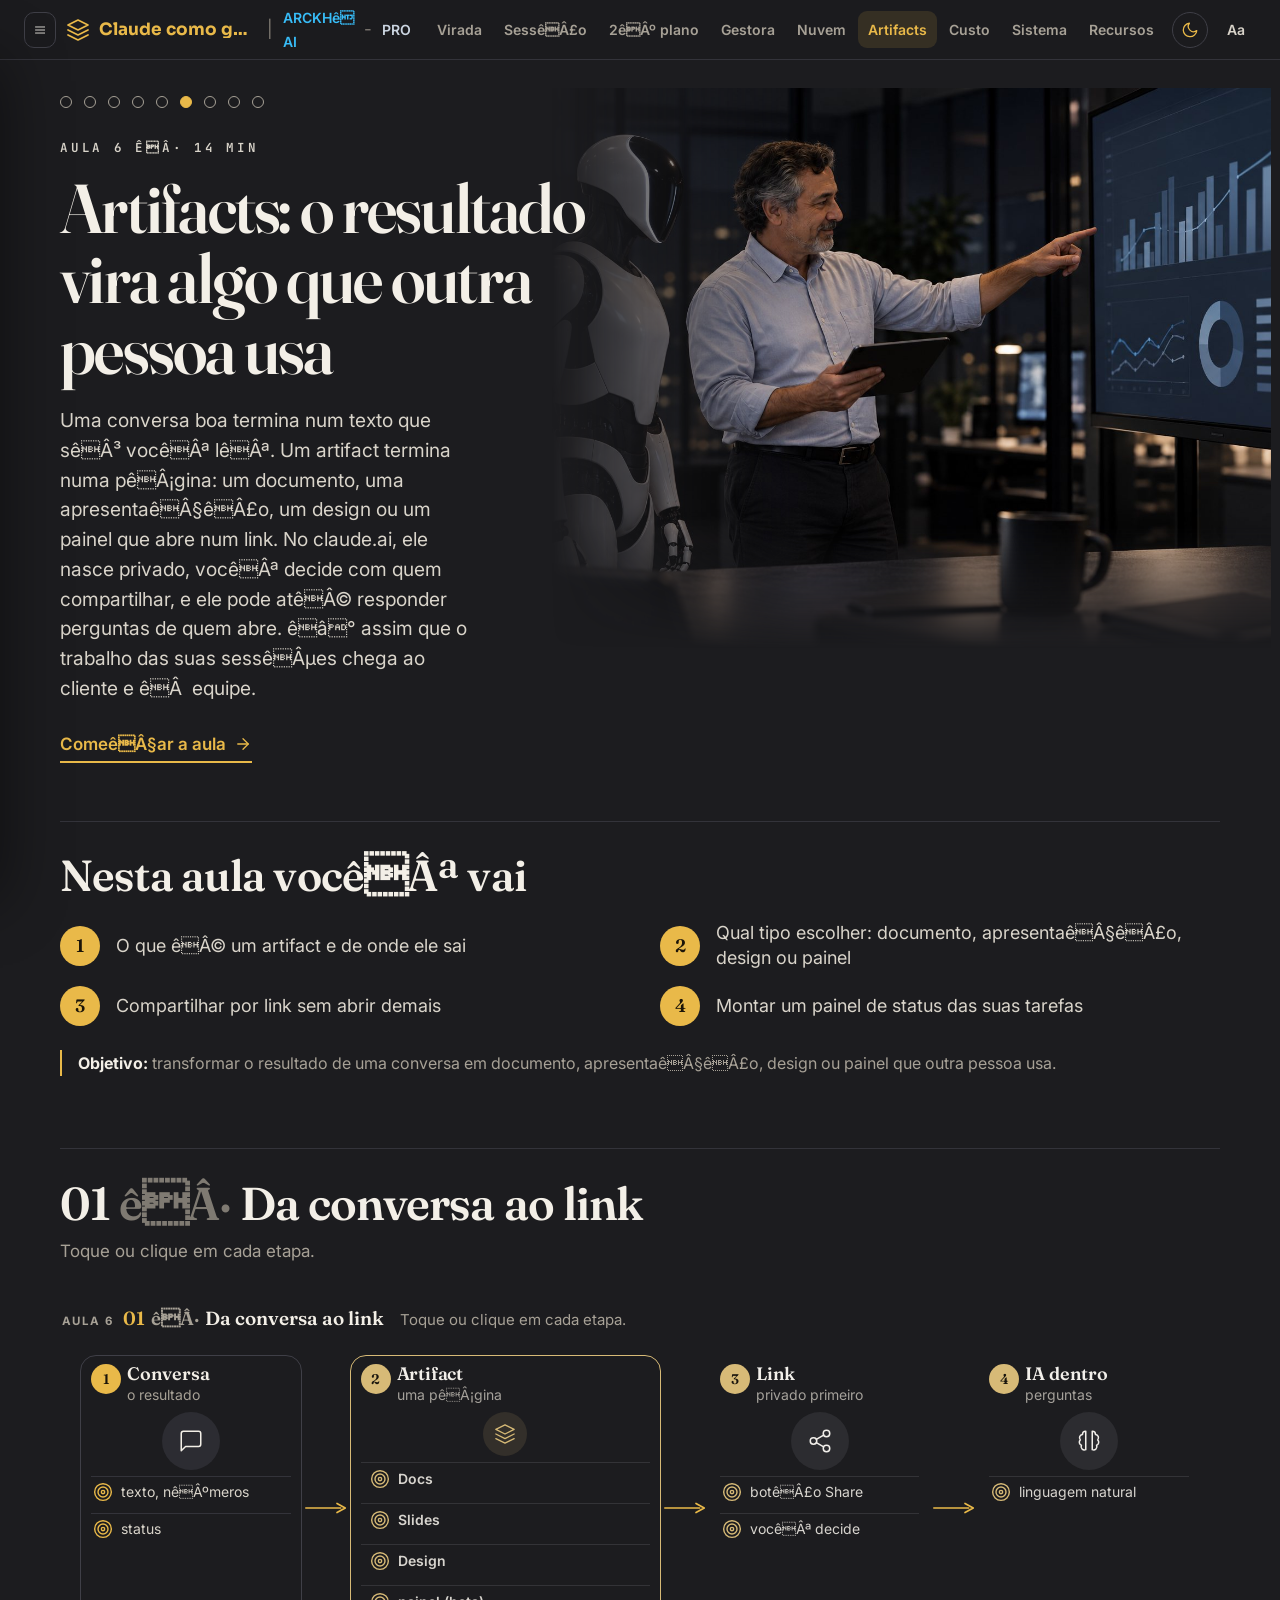
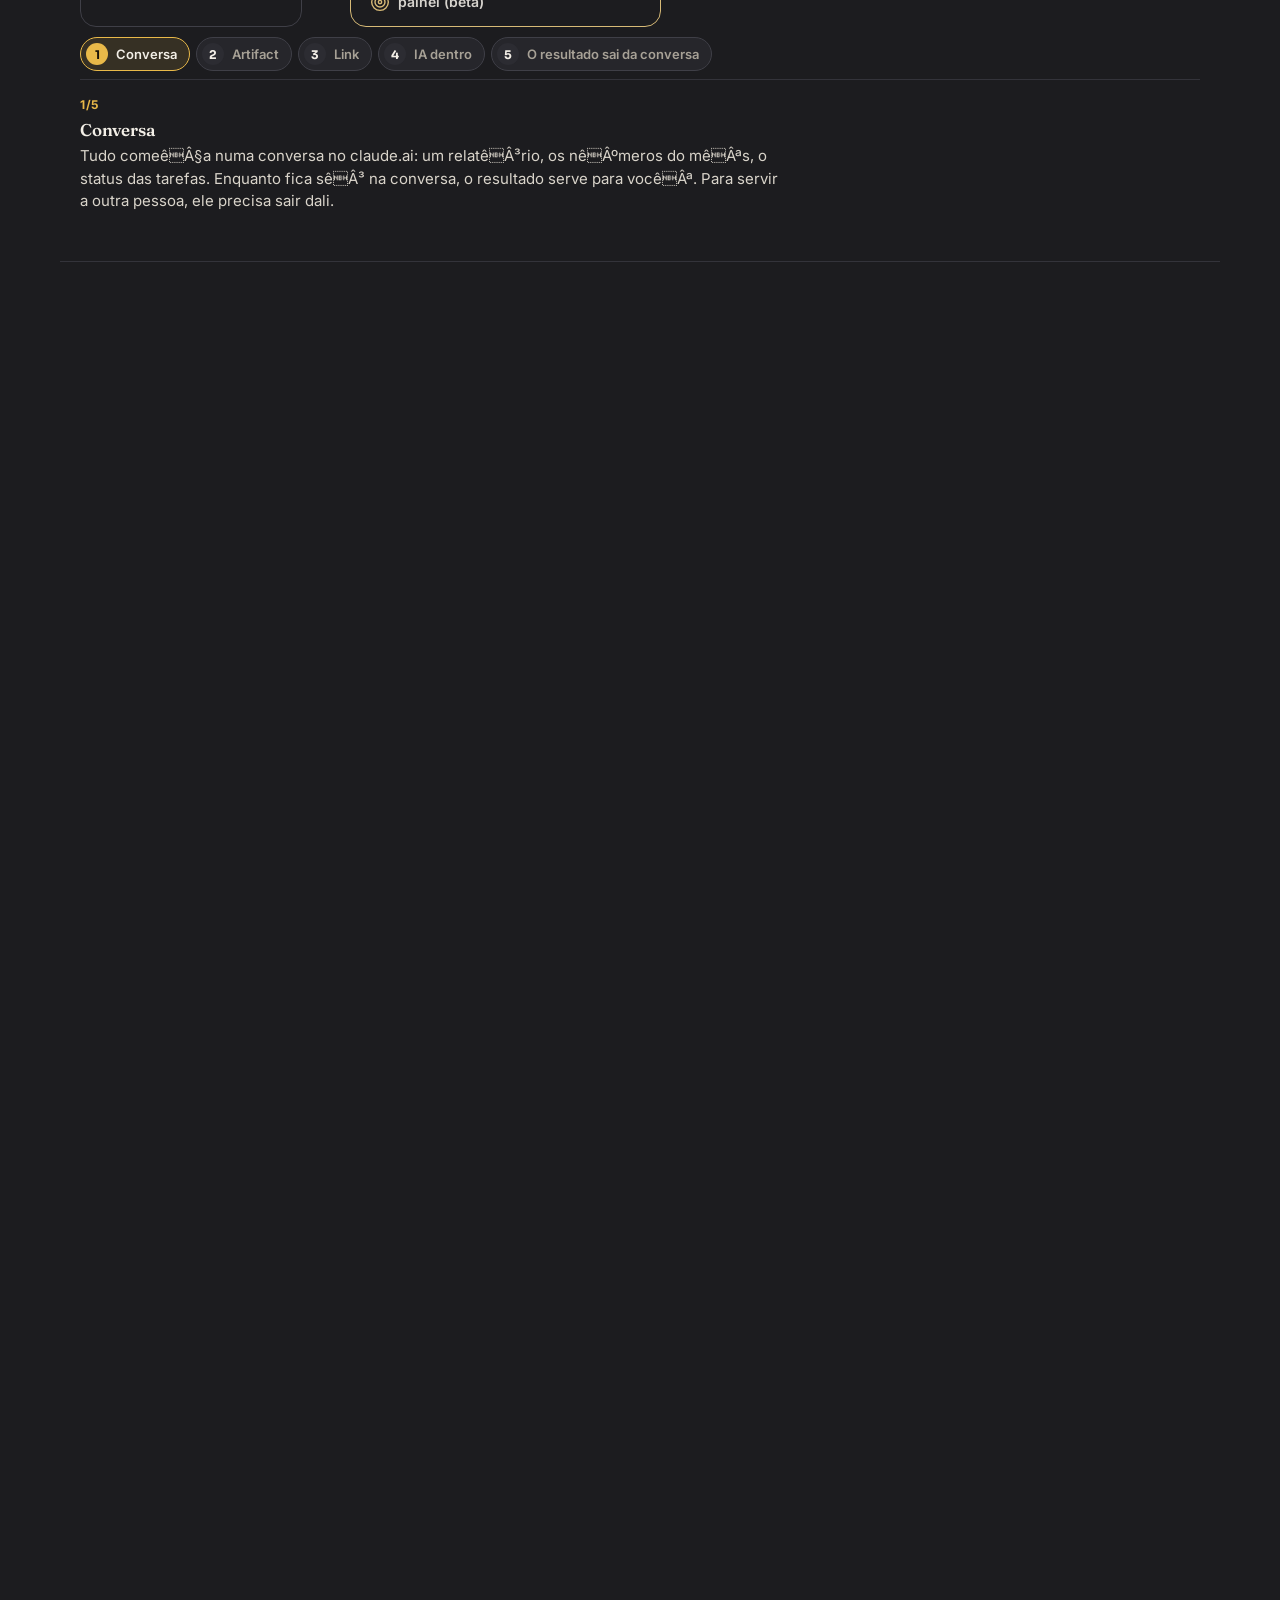
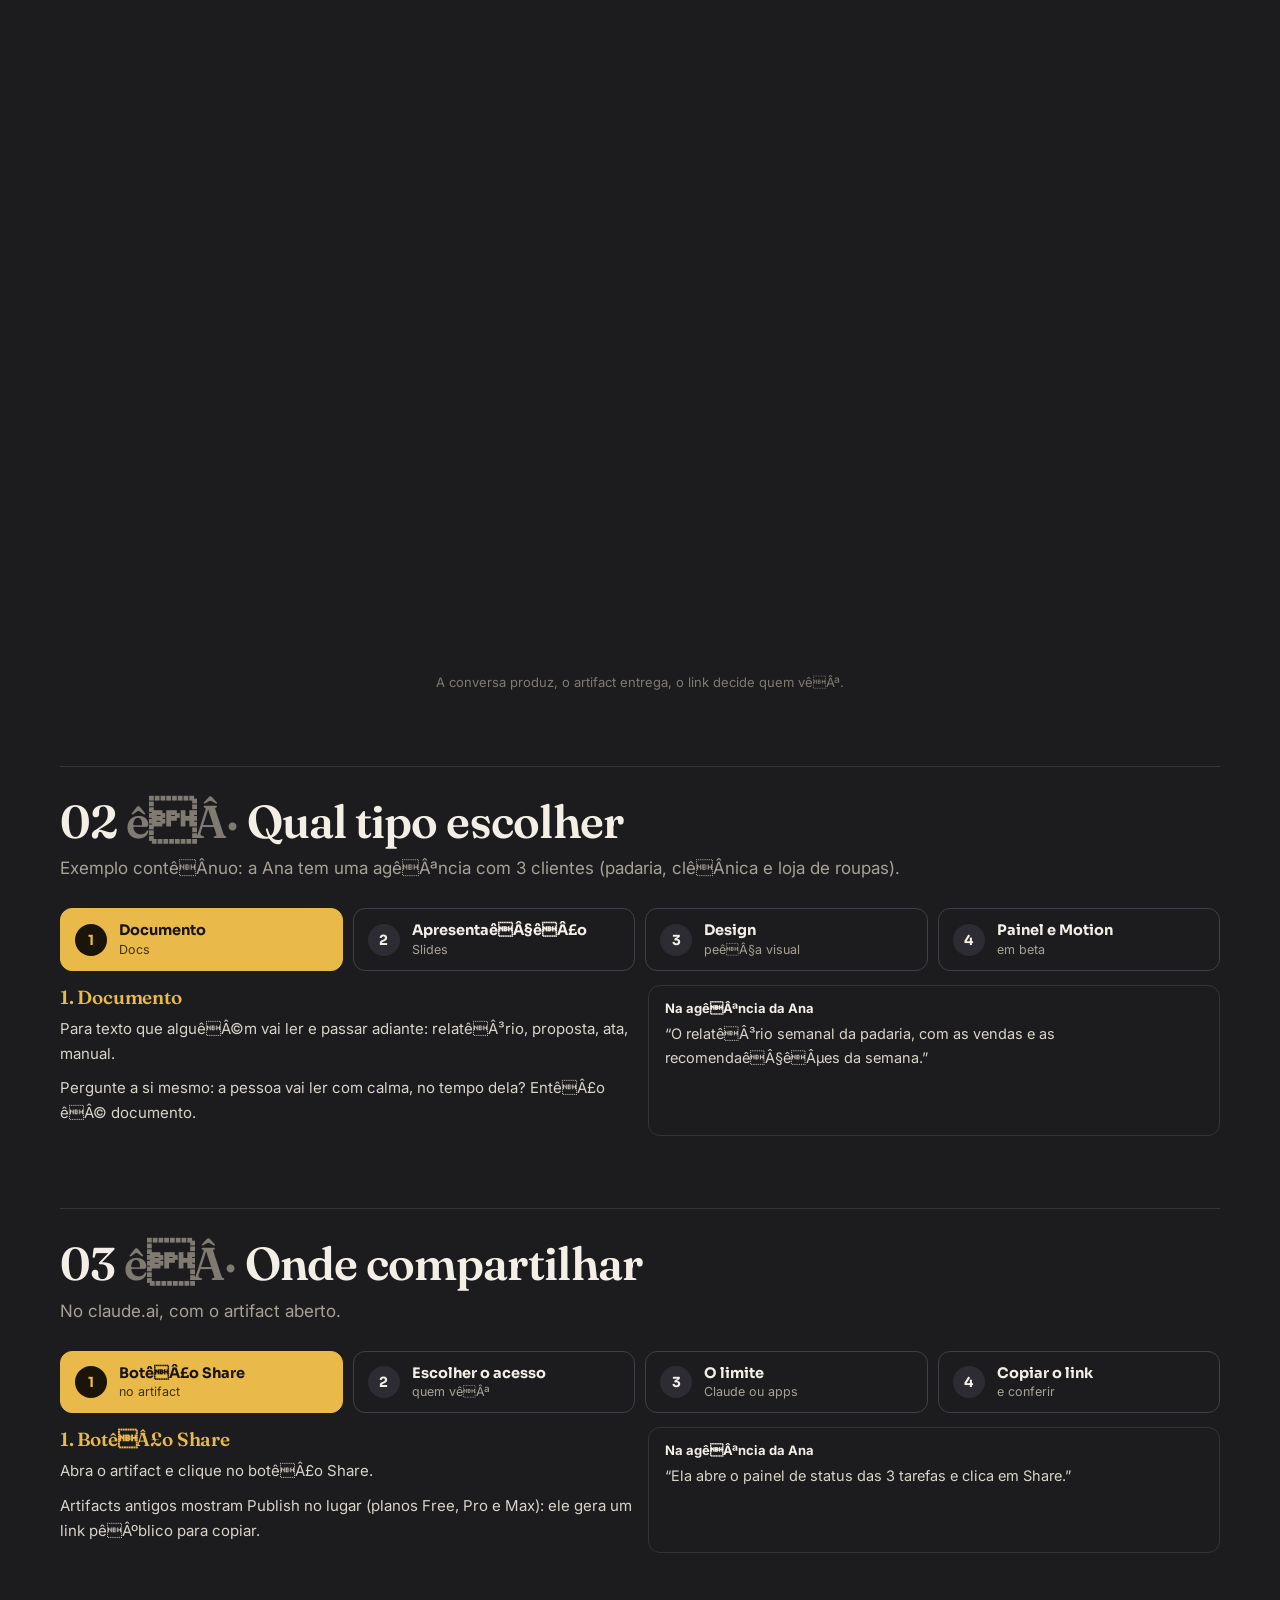
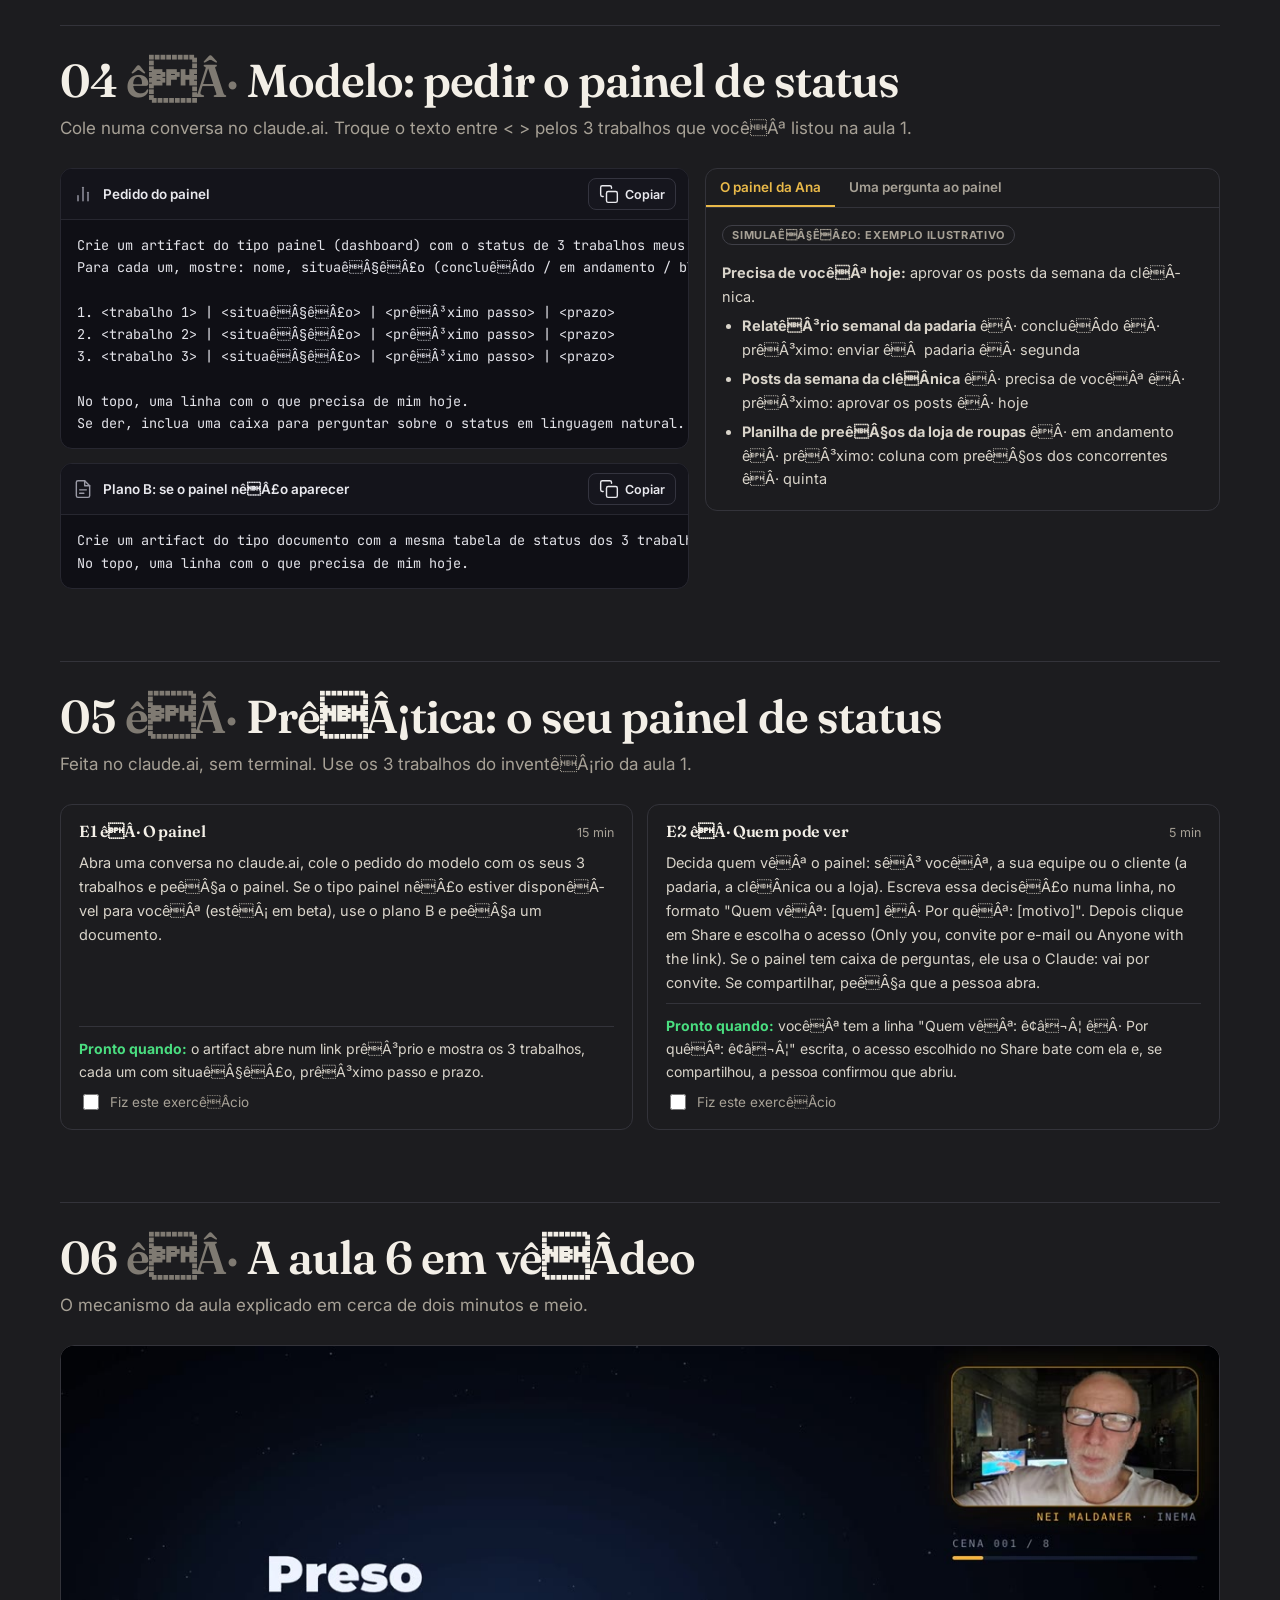
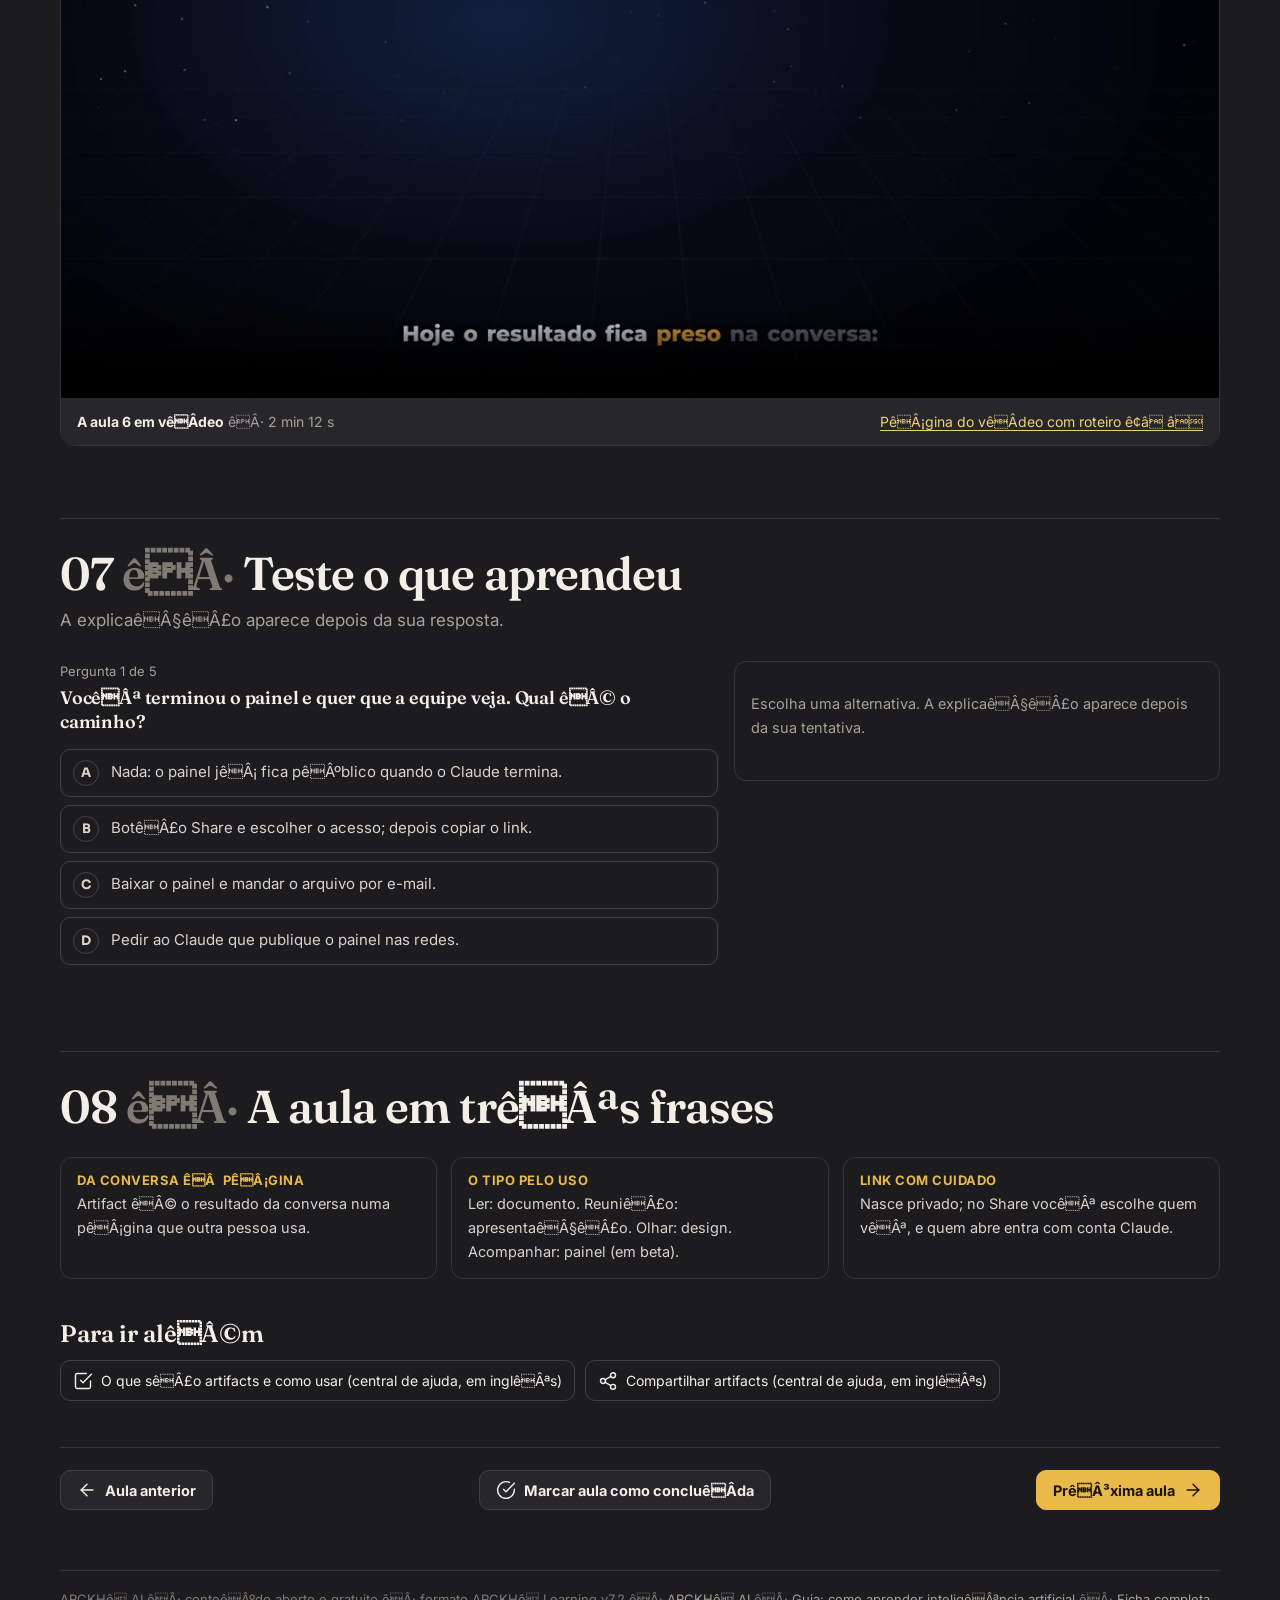
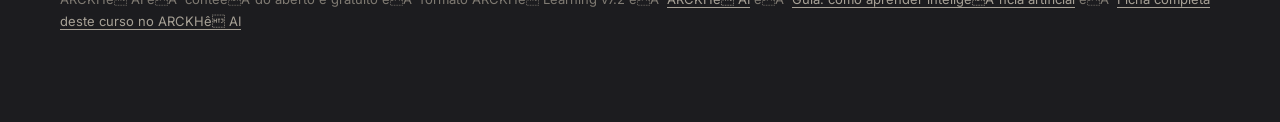
==== commit 72c60092: "fix: corrigir encoding UTF-8 + branding ARCKHÉ" ====
--- a/aulas/artifacts/index.html
+++ b/aulas/artifacts/index.html
@@ -3,10 +3,10 @@
 <head>
 <meta charset="utf-8"/>
 <meta name="viewport" content="width=device-width, initial-scale=1"/>
-<title>Artifacts: o resultado vira algo que outra pessoa usa Â· Claude como gestor de agentes Â· ARCKHÉ</title>
-<meta name="description" content="Uma conversa boa termina num texto que sÃ³ vocÃª lÃª. Um artifact termina numa pÃ¡gina: um documento, uma apresentaÃ§Ã£o, um design ou um painel que abre num link. No claude.ai, ele nasce privado, vocÃª decide com quem compartilhar, e ele pode atÃ© responder perguntas de quem abre. Ã‰ assim que o trabalho das suas sessÃµes chega ao cliente e Ã  equipe."/>
-<meta property="og:title" content="Artifacts: o resultado vira algo que outra pessoa usa Â· Claude como gestor de agentes Â· ARCKHÉ"/>
-<meta property="og:description" content="Uma conversa boa termina num texto que sÃ³ vocÃª lÃª. Um artifact termina numa pÃ¡gina: um documento, uma apresentaÃ§Ã£o, um design ou um painel que abre num link. No claude.ai, ele nasce privado, vocÃª decide com quem compartilhar, e ele pode atÃ© responder perguntas de quem abre. Ã‰ assim que o trabalho das suas sessÃµes chega ao cliente e Ã  equipe."/>
+<title>Artifacts: o resultado vira algo que outra pessoa usa êÂ· Claude como gestor de agentes êÂ· ARCKHê</title>
+<meta name="description" content="Uma conversa boa termina num texto que sêÂ³ vocêÂª lêÂª. Um artifact termina numa pêÂ¡gina: um documento, uma apresentaêÂ§êÂ£o, um design ou um painel que abre num link. No claude.ai, ele nasce privado, vocêÂª decide com quem compartilhar, e ele pode atêÂ© responder perguntas de quem abre. êâ° assim que o trabalho das suas sessêÂµes chega ao cliente e êÂ  equipe."/>
+<meta property="og:title" content="Artifacts: o resultado vira algo que outra pessoa usa êÂ· Claude como gestor de agentes êÂ· ARCKHê"/>
+<meta property="og:description" content="Uma conversa boa termina num texto que sêÂ³ vocêÂª lêÂª. Um artifact termina numa pêÂ¡gina: um documento, uma apresentaêÂ§êÂ£o, um design ou um painel que abre num link. No claude.ai, ele nasce privado, vocêÂª decide com quem compartilhar, e ele pode atêÂ© responder perguntas de quem abre. êâ° assim que o trabalho das suas sessêÂµes chega ao cliente e êÂ  equipe."/>
 <meta property="og:image" content="https://linnoff88-dev.github.io/
 <meta name="theme-color" content="#0c0c10"/>
 <link rel="icon" href="../../assets/img/favicon.svg" type="image/svg+xml"/>
@@ -15,15 +15,15 @@
 <link href="https://fonts.googleapis.com/css2?family=Inter:wght@400;500;600;700&family=JetBrains+Mono:wght@400;600&family=Sora:wght@600;700;800&family=Fraunces:opsz,wght@9..144,500;9..144,600;9..144,700&display=swap" rel="stylesheet"/>
 <link rel="stylesheet" href="../../assets/v71.css"/>
 <link rel="stylesheet" href="../../assets/v72.css"/>
-<meta name="generator" content="ARCKHÉ Learning 7.14.23"/>
+<meta name="generator" content="ARCKHê Learning 7.14.23"/>
 <script>try{if(JSON.parse(localStorage.getItem("claude-gestor-de-agentes-v72:tema"))==="papel")document.documentElement.setAttribute("data-tema","papel")}catch(e){}</script>
-</head><body data-curso="claude-gestor-de-agentes-v72" data-aula="artifacts" data-total="9" data-total-ex="28"><a class="skip" href="#conteudo">Pular para o conteÃºdo</a><header class="topo"><div class="esq"><button type="button" class="menu-btn" aria-expanded="false" aria-controls="lado"><svg class="ico" viewBox="0 0 24 24" aria-hidden="true"><line x1="3" y1="6" x2="21" y2="6"/><line x1="3" y1="12" x2="21" y2="12"/><line x1="3" y1="18" x2="21" y2="18"/></svg><span class="sr">Aulas</span></button><a class="marca" href="../../index.html"><svg class="ico" viewBox="0 0 24 24" aria-hidden="true"><polygon points="12 2 2 7 12 12 22 7 12 2"/><polyline points="2 17 12 22 22 17"/><polyline points="2 12 12 17 22 12"/></svg><span>Claude como gestor de agentes</span></a><span class="sep">|</span><a class="club" href="https://ARCKHÉ AI" target="_blank" rel="noopener">ARCKHÉ AI</a><span class="tr">-</span><a class="pro" href="https://ARCKHÉ.pro" target="_blank" rel="noopener">PRO</a></div><nav class="dir" aria-label="Aulas"><a href="../../aulas/virada/index.html" class="tlink" title="A virada: de uma conversa por vez para uma equipe de sessÃµes"><span class="curto">A1</span><span class="longo">Virada</span></a><a href="../../aulas/sessao/index.html" class="tlink" title="Uma sessÃ£o sem perder o fio: pergunta lateral, resumo, cor e lado a lado"><span class="curto">A2</span><span class="longo">SessÃ£o</span></a><a href="../../aulas/segundo-plano/index.html" class="tlink" title="Segundo plano: vÃ¡rias sessÃµes trabalhando, uma tela para ver todas"><span class="curto">A3</span><span class="longo">2Âº plano</span></a><a href="../../aulas/sessao-gestora/index.html" class="tlink" title="A sessÃ£o gestora: ela coordena, vocÃª decide"><span class="curto">A4</span><span class="longo">Gestora</span></a><a href="../../aulas/nuvem/index.html" class="tlink" title="Local, segundo plano ou nuvem: onde cada trabalho roda"><span class="curto">A5</span><span class="longo">Nuvem</span></a><a href="../../aulas/artifacts/index.html" class="tlink on" aria-current="page" title="Artifacts: o resultado vira algo que outra pessoa usa"><span class="curto">A6</span><span class="longo">Artifacts</span></a><a href="../../aulas/custo/index.html" class="tlink" title="O painel de controle: custo e saÃºde das suas sessÃµes"><span class="curto">A7</span><span class="longo">Custo</span></a><a href="../../aulas/sistema/index.html" class="tlink" title="Seu sistema de gestÃ£o: rotina, ciclo e limites"><span class="curto">A8</span><span class="longo">Sistema</span></a><a href="../../aulas/recursos/index.html" class="tlink" title="Guia dos recursos: o que Ã© cada um, e um exemplo"><span class="curto">A9</span><span class="longo">Recursos</span></a><button type="button" class="tema-btn" title="Trocar tema claro/escuro"><svg class="ico sol" viewBox="0 0 24 24" aria-hidden="true"><circle cx="12" cy="12" r="4"/><path d="M12 2v2M12 20v2M4.9 4.9l1.4 1.4M17.7 17.7l1.4 1.4M2 12h2M20 12h2M4.9 19.1l1.4-1.4M17.7 6.3l1.4-1.4"/></svg><svg class="ico lua" viewBox="0 0 24 24" aria-hidden="true"><path d="M21 12.8A9 9 0 1 1 11.2 3a7 7 0 0 0 9.8 9.8z"/></svg><span class="sr">Trocar tema claro/escuro</span></button><div class="aa"><button type="button" class="aa-btn" aria-expanded="false" aria-controls="aparencia" title="AparÃªncia">Aa</button><div class="aa-pop" id="aparencia" hidden><p>Tema</p><div class="aa-seg"><button type="button" data-tema="escuro">Escuro</button><button type="button" data-tema="papel">Papel claro</button></div><p style="margin-top:12px">Tamanho do texto</p><div class="aa-seg"><button type="button" data-escala="0.9">Aâˆ’</button><button type="button" data-escala="1">A</button><button type="button" data-escala="1.12">A+</button></div></div></div></nav></header><div class="casca"><aside class="lado" id="lado" aria-label="Aulas"><a class="voltar" href="https://ARCKHÉ AI/"><svg class="ico" viewBox="0 0 24 24" aria-hidden="true"><line x1="19" y1="12" x2="5" y2="12"/><polyline points="12 19 5 12 12 5"/></svg>ARCKHÉ AI</a><p class="curso-nome">Claude como gestor de agentes</p><p class="curso-sub">De uma conversa a uma equipe de sessÃµes</p><div class="ind"><span class="ind-rot">Estudo (aulas)</span><span class="prog-txt"><span data-pct>0</span>%</span></div><div class="prog" aria-hidden="true"><i></i></div><div class="ind"><span class="ind-rot">PrÃ¡tica declarada</span><span class="prog-txt"><span data-prat>0</span>/28</span></div><div class="prog pratica" aria-hidden="true"><i></i></div><p class="ind-nota">PrÃ¡tica = exercÃ­cios que vocÃª marcou como feitos. A comprovaÃ§Ã£o vem na prova da certificaÃ§Ã£o.</p><ol class="lista-aulas"><li><a href="../../aulas/virada/index.html" data-slug="virada" class=""><span class="st" aria-hidden="true"></span><span>1. Da conversa Ã  gestÃ£o<small>15 min</small></span></a></li><li><a href="../../aulas/sessao/index.html" data-slug="sessao" class=""><span class="st" aria-hidden="true"></span><span>2. Uma sessÃ£o sem perder o fio<small>14 min</small></span></a></li><li><a href="../../aulas/segundo-plano/index.html" data-slug="segundo-plano" class=""><span class="st" aria-hidden="true"></span><span>3. SessÃµes em 2Âº plano<small>15 min</small></span></a></li><li><a href="../../aulas/sessao-gestora/index.html" data-slug="sessao-gestora" class=""><span class="st" aria-hidden="true"></span><span>4. SessÃ£o gestora<small>18 min</small></span></a></li><li><a href="../../aulas/nuvem/index.html" data-slug="nuvem" class=""><span class="st" aria-hidden="true"></span><span>5. Onde cada trabalho roda<small>16 min</small></span></a></li><li><a href="../../aulas/artifacts/index.html" data-slug="artifacts" class="atual" aria-current="page"><span class="st" aria-hidden="true"></span><span>6. Do resultado ao link<small>14 min</small></span></a></li><li><a href="../../aulas/custo/index.html" data-slug="custo" class=""><span class="st" aria-hidden="true"></span><span>7. Custo e saÃºde<small>20 min</small></span></a></li><li><a href="../../aulas/sistema/index.html" data-slug="sistema" class=""><span class="st" aria-hidden="true"></span><span>8. Seu sistema<small>18 min</small></span></a></li><li><a href="../../aulas/recursos/index.html" data-slug="recursos" class=""><span class="st" aria-hidden="true"></span><span>9. Guia dos recursos<small>15 min</small></span></a></li></ol><div class="estudo"><p class="es-tit">Seu estudo</p><details class="es-bloco" data-es="desempenho"><summary><svg class="ico" viewBox="0 0 24 24" aria-hidden="true"><line x1="18" y1="20" x2="18" y2="10"/><line x1="12" y1="20" x2="12" y2="4"/><line x1="6" y1="20" x2="6" y2="14"/></svg><span>Desempenho nos testes</span><span class="es-cont" data-es-cont="desempenho"></span></summary><div class="es-corpo" data-es-corpo="desempenho"></div></details><details class="es-bloco" data-es="notas"><summary><svg class="ico" viewBox="0 0 24 24" aria-hidden="true"><path d="M12 20h9"/><path d="M16.5 3.5a2.1 2.1 0 0 1 3 3L7 19l-4 1 1-4z"/></svg><span>Minhas anotaÃ§Ãµes</span><span class="es-cont" data-es-cont="notas"></span></summary><div class="es-corpo" data-es-corpo="notas"></div></details><details class="es-bloco" data-es="dados"><summary><svg class="ico" viewBox="0 0 24 24" aria-hidden="true"><ellipse cx="12" cy="5" rx="8" ry="3"/><path d="M4 5v14c0 1.7 3.6 3 8 3s8-1.3 8-3V5"/><path d="M4 12c0 1.7 3.6 3 8 3s8-1.3 8-3"/></svg><span>Copiar meus dados</span><span class="es-cont" data-es-cont="dados"></span></summary><div class="es-corpo" data-es-corpo="dados"><p class="es-exp">Seu progresso, suas anotaÃ§Ãµes e as notas dos testes ficam sÃ³ neste navegador. Baixe uma cÃ³pia (.json) para guardar ou para continuar em outro computador ou navegador; lÃ¡, carregue a cÃ³pia. Carregar soma com o que jÃ¡ existe e nÃ£o apaga nada.</p><div class="es-acoes"><button type="button" class="es-btn es-exportar"><svg class="ico" viewBox="0 0 24 24" aria-hidden="true"><path d="M21 15v4a2 2 0 0 1-2 2H5a2 2 0 0 1-2-2v-4"/><polyline points="7 10 12 15 17 10"/><line x1="12" y1="15" x2="12" y2="3"/></svg>Baixar cÃ³pia</button><label class="es-btn es-importar"><svg class="ico" viewBox="0 0 24 24" aria-hidden="true"><path d="M21 15v4a2 2 0 0 1-2 2H5a2 2 0 0 1-2-2v-4"/><polyline points="17 8 12 3 7 8"/><line x1="12" y1="3" x2="12" y2="15"/></svg>Carregar cÃ³pia<input type="file" class="sr" accept=".json,application/json"/></label></div><p class="es-msg" aria-live="polite"></p></div></details></div><script type="application/json" id="estudo-dados">{"txt": {"titulo": "Seu estudo", "continuar": "Continuar de onde parei", "comecar": "ComeÃ§ar pela aula 1", "cta_continuar": "Continuar a aula {n}", "hoje": "hoje", "ontem": "ontem", "ha_dias": "hÃ¡ {n} dias", "desempenho": "Desempenho nos testes", "notas": "Minhas anotaÃ§Ãµes", "dados": "Copiar meus dados", "sem_testes": "Nenhum teste feito ainda. O teste fica no fim de cada aula.", "nao_fez": "teste ainda nÃ£o feito", "ultimo": "Ãšltimo", "melhor": "Melhor", "tentativas": "tentativas", "tentativa": "tentativa", "tudo_certo": "Acertou tudo no Ãºltimo teste.", "rever": "Para rever", "resposta": "Resposta certa:", "ir_teste": "Refazer o teste", "sem_notas": "Nenhuma anotaÃ§Ã£o ainda. Na aula, selecione um trecho do texto e toque em Marcar ou Anotar.", "so_marcado": "(sÃ³ marcado)", "marcar": "Marcar", "anotar": "Anotar", "salvar": "Salvar", "apagar": "Apagar marca", "fechar": "Fechar", "nota_ph": "Escreva sua anotaÃ§Ã£o sobre este trechoâ€¦", "um_bloco": "Marque dentro de um parÃ¡grafo sÃ³.", "nao_marca": "Este trecho nÃ£o pode ser marcado.", "dados_exp": "Seu progresso, suas anotaÃ§Ãµes e as notas dos testes ficam sÃ³ neste navegador. Baixe uma cÃ³pia (.json) para guardar ou para continuar em outro computador ou navegador; lÃ¡, carregue a cÃ³pia. Carregar soma com o que jÃ¡ existe e nÃ£o apaga nada.", "exportar": "Baixar cÃ³pia", "importar": "Carregar cÃ³pia", "import_ok": "CÃ³pia carregada ({n} itens). Atualizando a pÃ¡ginaâ€¦", "import_erro": "Arquivo nÃ£o reconhecido. Nada foi alterado.", "import_outro": "Esta cÃ³pia Ã© de outro curso. Nada foi alterado.", "export_ok": "CÃ³pia baixada."}, "aulas": [{"slug": "virada", "num": 1, "t": "Da conversa Ã  gestÃ£o", "quiz": {"sec": "s9", "perguntas": [{"p": "O que muda no seu papel quando vocÃª passa do agente para a gestÃ£o de agentes?", "certa": "VocÃª coordena vÃ¡rias sessÃµes e entra sÃ³ nas decisÃµes."}, {"p": "O que Ã© uma sessÃ£o, no sentido deste curso?", "certa": "Uma conversa do Claude com o seu prÃ³prio histÃ³rico, independente das outras."}, {"p": "A Ana quer ver numa tela sÃ³ quais sessÃµes terminaram e qual estÃ¡ esperando por ela. Em que grupo isso estÃ¡?", "certa": "Ver, com a agent view."}, {"p": "Qual destes recursos estÃ¡ marcado como experimental e vem desligado por padrÃ£o?", "certa": "Agent teams."}, {"p": "Rodar vÃ¡rias sessÃµes ao mesmo tempo jÃ¡ Ã© uma plataforma completa de gestÃ£o de agentes?", "certa": "NÃ£o: permissÃµes, custo, filas, mÃ©tricas e recuperaÃ§Ã£o de falhas ainda sÃ£o montados por vocÃª."}]}}, {"slug": "sessao", "num": 2, "t": "Uma sessÃ£o sem perder o fio", "quiz": {"sec": "s6", "perguntas": [{"p": "No meio de uma tarefa, vocÃª quer tirar uma dÃºvida rÃ¡pida sem desviar a conversa. O que usar?", "certa": "/btw seguido da pergunta."}, {"p": "VocÃª pergunta com /btw: \"pesquise na internet o preÃ§o do concorrente\". O que acontece?", "certa": "Ele nÃ£o pesquisa: o /btw responde sÃ³ com o que a sessÃ£o jÃ¡ tem, sem ferramentas."}, {"p": "Para que serve o /recap?", "certa": "Dar um resumo de uma linha do que a sessÃ£o fez, na hora."}, {"p": "No app Desktop, como abrir uma segunda sessÃ£o lado a lado com a atual?", "certa": "Alt+clique (Option no Mac) na sessÃ£o da barra lateral."}, {"p": "Por que dar uma cor a cada sessÃ£o com /color?", "certa": "Para reconhecer a sessÃ£o de relance, inclusive na agent view."}]}}, {"slug": "segundo-plano", "num": 3, "t": "SessÃµes em 2Âº plano", "quiz": {"sec": "s7", "perguntas": [{"p": "VocÃª quer que o Claude resuma um relatÃ³rio enquanto vocÃª faz outra coisa. Qual comando?", "certa": "claude --bg \"Resuma o relatÃ³rio\""}, {"p": "Na agent view, em que grupo aparece a sessÃ£o que estÃ¡ esperando vocÃª responder?", "certa": "Needs input"}, {"p": "VocÃª fechou o terminal com duas sessÃµes em segundo plano. O que acontece?", "certa": "Continuam rodando, com o computador ligado."}, {"p": "Como ver sÃ³ as sessÃµes que estÃ£o esperando por vocÃª?", "certa": "Digitar s:blocked na caixa da agent view."}, {"p": "Uma sessÃ£o em segundo plano criou trÃªs subagentes por dentro. Quantas linhas novas aparecem na agent view?", "certa": "Nenhuma alÃ©m da prÃ³pria sessÃ£o."}]}}, {"slug": "sessao-gestora", "num": 4, "t": "SessÃ£o gestora", "quiz": {"sec": "s8", "perguntas": [{"p": "O que Ã© a sessÃ£o gestora neste curso?", "certa": "Um papel: acompanhar as sessÃµes, resolver o pequeno e subir o grande."}, {"p": "Qual caminho roda as tarefas sem o seu computador ligado?", "certa": "Projects, com threads na nuvem."}, {"p": "VocÃª usa sÃ³ o app Desktop, sem terminal. Como saber qual sessÃ£o estÃ¡ esperando por vocÃª?", "certa": "Perguntar numa sessÃ£o da aba Code, em linguagem simples."}, {"p": "A gestora da Ana pergunta se pode mandar o relatÃ³rio pronto direto para a padaria. Pelas instruÃ§Ãµes da Ana, o que acontece?", "certa": "Espera o OK da Ana."}, {"p": "Por que o status vem em trÃªs estados (concluÃ­do, bloqueado, precisa de vocÃª)?", "certa": "Para vocÃª bater o olho e agir sÃ³ no que precisa de vocÃª."}]}}, {"slug": "nuvem", "num": 5, "t": "Onde cada trabalho roda", "quiz": {"sec": "s7", "perguntas": [{"p": "VocÃª desliga o notebook e vai embora. Qual trabalho continua andando?", "certa": "A thread de um projeto rodando na nuvem."}, {"p": "A Ana vai fazer o relatÃ³rio semanal da padaria com as vendas da semana. Pela regra do curso, onde isso roda?", "certa": "No computador dela: local ou em segundo plano."}, {"p": "O que vocÃª escreve nas instruÃ§Ãµes do projeto?", "certa": "Para que serve, onde trabalhar, como conferir, o que fazer se faltar algo e o que precisa do seu OK."}, {"p": "VocÃª abre a barra lateral e nÃ£o encontra os Projects. O que isso quer dizer?", "certa": "A beta libera aos poucos: entre na lista de espera."}, {"p": "Uma thread do projeto precisa de um arquivo que vocÃª nÃ£o quer guardar na nuvem. O que fazer?", "certa": "Pedir que ela rode no seu computador (Work locally), ligado e acordado."}]}}, {"slug": "artifacts", "num": 6, "t": "Do resultado ao link", "quiz": {"sec": "s7", "perguntas": [{"p": "VocÃª terminou o painel e quer que a equipe veja. Qual Ã© o caminho?", "certa": "BotÃ£o Share e escolher o acesso; depois copiar o link."}, {"p": "A Ana compartilhou um painel novo pelo botÃ£o Share com a dona da padaria. O que a dona precisa para abrir?", "certa": "Entrar com uma conta Claude."}, {"p": "Quais tipos de artifact ainda estÃ£o em beta?", "certa": "PainÃ©is e Motion."}, {"p": "A Ana vai mostrar Ã  dona da padaria, numa reuniÃ£o, o resultado do mÃªs em 6 telas. Qual tipo serve melhor?", "certa": "ApresentaÃ§Ã£o (Slides)."}, {"p": "O que Ã© a IA embutida num artifact?", "certa": "Perguntas em linguagem natural feitas dentro da prÃ³pria pÃ¡gina."}]}}, {"slug": "custo", "num": 7, "t": "Custo e saÃºde", "quiz": {"sec": "s10", "perguntas": [{"p": "Por que trÃªs sessÃµes abertas ao mesmo tempo gastam mais do que uma?", "certa": "Porque cada sessÃ£o tem o prÃ³prio contexto, lido a cada mensagem."}, {"p": "Qual comando mostra quanto do limite do plano vocÃª jÃ¡ usou?", "certa": "/usage, com o custo da sessÃ£o e o uso do plano."}, {"p": "Ana tem uma sessÃ£o que sÃ³ gera legendas de foto. O que fazer com o /advisor nela?", "certa": "Deixar desligado: modelo forte Ã© para decisÃµes grandes."}, {"p": "Antes de instalar um mod, o que fazer?", "certa": "Rodar claude plugin validate e ler os eventos e o que ele pede."}, {"p": "VocÃª rodou /skill-doctor e o relatÃ³rio veio vazio. O que isso quer dizer?", "certa": "Que vocÃª nÃ£o tem skill instalada, e estÃ¡ tudo bem."}]}}, {"slug": "sistema", "num": 8, "t": "Seu sistema", "quiz": {"sec": "s8", "perguntas": [{"p": "Qual a ordem do ciclo antes de dar uma entrega como pronta?", "certa": "Observar, criticar, otimizar e validar, nessa ordem."}, {"p": "De manhÃ£, como Ana vÃª sÃ³ as sessÃµes que esperam por ela?", "certa": "Na agent view, digita s:blocked na caixa de filtro."}, {"p": "Qual destas Ã© uma regra de pronto que dÃ¡ para conferir?", "certa": "Cada post cita o horÃ¡rio, e a clÃ­nica aprova."}, {"p": "Gerenciar vÃ¡rias sessÃµes Ã© o mesmo que ter uma plataforma completa de gestÃ£o de agentes?", "certa": "NÃ£o: faltam peÃ§as como permissÃµes, filas e auditoria."}, {"p": "Por que registrar uma linha por entrega?", "certa": "Para saber, depois, quem fez o quÃª e o que vocÃª mudou."}]}}, {"slug": "recursos", "num": 9, "t": "Guia dos recursos", "quiz": {"sec": "s9", "perguntas": [{"p": "Ana quer ver, numa tela sÃ³, qual das trÃªs sessÃµes em segundo plano estÃ¡ esperando por ela. O que ela usa?", "certa": "claude agents, que mostra todas as sessÃµes e quem estÃ¡ em Needs input."}, {"p": "Ana vai viajar e quer que os posts da clÃ­nica continuem sendo feitos com o computador dela desligado. Qual recurso serve?", "certa": "Uma thread de um projeto no Projects, rodando na nuvem."}, {"p": "Qual destes recursos Ã© experimental e vem desligado?", "certa": "Agent teams."}, {"p": "Ana baixou um mod e quer saber o que ele faz sozinho antes de instalar. Qual comando ela roda?", "certa": "claude plugin validate ./pasta-do-mod"}]}}]}</script><div class="lado-card">Ideia central<b>VocÃª deixa de conversar e passa a coordenar</b>VÃ¡rias sessÃµes trabalhando, uma visÃ£o que mostra quem precisa de vocÃª, e as suas decisÃµes no centro.<br/><a href="https://linnoff88-dev.github.io/ target="_blank" rel="noopener">Ir para a sessÃ£o gestora â†’</a></div></aside><main class="principal" id="conteudo"><div class="miolo" data-competencias="escolher-tipo-de-artifact;pedir-um-artifact;compartilhar-com-cuidado"><div class="aula-hero com-img"><div class="ah-txt"><nav class="pontos" aria-label="Aulas"><a href="../../aulas/virada/index.html" class="pt" data-slug="virada" title="A virada: de uma conversa por vez para uma equipe de sessÃµes"><span class="sr">A virada: de uma conversa por vez para uma equipe de sessÃµes</span></a><a href="../../aulas/sessao/index.html" class="pt" data-slug="sessao" title="Uma sessÃ£o sem perder o fio: pergunta lateral, resumo, cor e lado a lado"><span class="sr">Uma sessÃ£o sem perder o fio: pergunta lateral, resumo, cor e lado a lado</span></a><a href="../../aulas/segundo-plano/index.html" class="pt" data-slug="segundo-plano" title="Segundo plano: vÃ¡rias sessÃµes trabalhando, uma tela para ver todas"><span class="sr">Segundo plano: vÃ¡rias sessÃµes trabalhando, uma tela para ver todas</span></a><a href="../../aulas/sessao-gestora/index.html" class="pt" data-slug="sessao-gestora" title="A sessÃ£o gestora: ela coordena, vocÃª decide"><span class="sr">A sessÃ£o gestora: ela coordena, vocÃª decide</span></a><a href="../../aulas/nuvem/index.html" class="pt" data-slug="nuvem" title="Local, segundo plano ou nuvem: onde cada trabalho roda"><span class="sr">Local, segundo plano ou nuvem: onde cada trabalho roda</span></a><a href="../../aulas/artifacts/index.html" class="pt on" data-slug="artifacts" title="Artifacts: o resultado vira algo que outra pessoa usa"><span class="sr">Artifacts: o resultado vira algo que outra pessoa usa</span></a><a href="../../aulas/custo/index.html" class="pt" data-slug="custo" title="O painel de controle: custo e saÃºde das suas sessÃµes"><span class="sr">O painel de controle: custo e saÃºde das suas sessÃµes</span></a><a href="../../aulas/sistema/index.html" class="pt" data-slug="sistema" title="Seu sistema de gestÃ£o: rotina, ciclo e limites"><span class="sr">Seu sistema de gestÃ£o: rotina, ciclo e limites</span></a><a href="../../aulas/recursos/index.html" class="pt" data-slug="recursos" title="Guia dos recursos: o que Ã© cada um, e um exemplo"><span class="sr">Guia dos recursos: o que Ã© cada um, e um exemplo</span></a></nav><p class="kicker">Aula 6 Â· 14 min</p><h1>Artifacts: o resultado vira algo que outra pessoa usa</h1><p class="lead">Uma conversa boa termina num texto que sÃ³ vocÃª lÃª. Um artifact termina numa pÃ¡gina: um documento, uma apresentaÃ§Ã£o, um design ou um painel que abre num link. No claude.ai, ele nasce privado, vocÃª decide com quem compartilhar, e ele pode atÃ© responder perguntas de quem abre. Ã‰ assim que o trabalho das suas sessÃµes chega ao cliente e Ã  equipe.</p><a class="comecar" href="#s1">ComeÃ§ar a aula <svg class="ico" viewBox="0 0 24 24" aria-hidden="true"><line x1="5" y1="12" x2="19" y2="12"/><polyline points="12 5 19 12 12 19"/></svg></a></div><figure class="ah-img"><img src="../../assets/img/hero/artifacts.jpg" alt="Um homem aponta para um painel com grÃ¡ficos numa tela grande, ao lado de um robÃ´ humanoide, segurando um tablet." width="1536" height="1024"/></figure></div><div class="nesta2"><h2>Nesta aula vocÃª vai</h2><ol><li><b class="dn">1</b><span>O que Ã© um artifact e de onde ele sai</span></li><li><b class="dn">2</b><span>Qual tipo escolher: documento, apresentaÃ§Ã£o, design ou painel</span></li><li><b class="dn">3</b><span>Compartilhar por link sem abrir demais</span></li><li><b class="dn">4</b><span>Montar um painel de status das suas tarefas</span></li></ol><p class="objetivo"><b>Objetivo:</b> transformar o resultado de uma conversa em documento, apresentaÃ§Ã£o, design ou painel que outra pessoa usa.</p></div><section class="secao" id="s1"><div class="sec-cab"><div><h2><span class="sn">01</span><span class="sp" aria-hidden="true"> Â· </span>Da conversa ao link</h2><p>Toque ou clique em cada etapa.</p></div></div><div class="scrolly dg-bloco"><div class="sc-fig"><p class="sc-tit" aria-hidden="true"><span class="sc-aula">Aula 6</span><span class="sn">01</span><span class="sp"> Â· </span><span class="sc-t">Da conversa ao link</span><span class="sc-sub">Toque ou clique em cada etapa.</span></p><div class="painel"><div class="dg fluxo"><button type="button" class="dg-no" aria-pressed="false"><span class="cab"><b class="dn">1</b><span class="ic"><svg class="ico" viewBox="0 0 24 24" aria-hidden="true"><path d="M21 15a2 2 0 0 1-2 2H7l-4 4V5a2 2 0 0 1 2-2h14a2 2 0 0 1 2 2z"/></svg></span><span class="nome">Conversa</span></span><span class="sub">o resultado</span><ul><li><svg class="ico" viewBox="0 0 24 24" aria-hidden="true"><circle cx="12" cy="12" r="10"/><circle cx="12" cy="12" r="6"/><circle cx="12" cy="12" r="2"/></svg><span>texto, nÃºmeros</span></li><li><svg class="ico" viewBox="0 0 24 24" aria-hidden="true"><circle cx="12" cy="12" r="10"/><circle cx="12" cy="12" r="6"/><circle cx="12" cy="12" r="2"/></svg><span>status</span></li></ul><template><b>Conversa.</b> Tudo comeÃ§a numa conversa no claude.ai: um relatÃ³rio, os nÃºmeros do mÃªs, o status das tarefas. Enquanto fica sÃ³ na conversa, o resultado serve para vocÃª. Para servir a outra pessoa, ele precisa sair dali.</template></button><span class="dg-seta" aria-hidden="true"><svg viewBox="0 0 48 14"><line x1="2" y1="7" x2="40" y2="7"/><path d="M36 2 L45 7 L36 12"/></svg><i class="pulso"></i></span><button type="button" class="dg-no forte" aria-pressed="false"><span class="cab"><b class="dn">2</b><span class="ic"><svg class="ico" viewBox="0 0 24 24" aria-hidden="true"><polygon points="12 2 2 7 12 12 22 7 12 2"/><polyline points="2 17 12 22 22 17"/><polyline points="2 12 12 17 22 12"/></svg></span><span class="nome">Artifact</span></span><span class="sub">uma pÃ¡gina</span><ul><li><svg class="ico" viewBox="0 0 24 24" aria-hidden="true"><circle cx="12" cy="12" r="10"/><circle cx="12" cy="12" r="6"/><circle cx="12" cy="12" r="2"/></svg><span>Docs</span></li><li><svg class="ico" viewBox="0 0 24 24" aria-hidden="true"><circle cx="12" cy="12" r="10"/><circle cx="12" cy="12" r="6"/><circle cx="12" cy="12" r="2"/></svg><span>Slides</span></li><li><svg class="ico" viewBox="0 0 24 24" aria-hidden="true"><circle cx="12" cy="12" r="10"/><circle cx="12" cy="12" r="6"/><circle cx="12" cy="12" r="2"/></svg><span>Design</span></li><li><svg class="ico" viewBox="0 0 24 24" aria-hidden="true"><circle cx="12" cy="12" r="10"/><circle cx="12" cy="12" r="6"/><circle cx="12" cy="12" r="2"/></svg><span>painel (beta)</span></li></ul><template><b>Artifact.</b> Artifact Ã© uma pÃ¡gina que o Claude monta a partir da conversa e que abre fora dela. Documentos (Docs), apresentaÃ§Ãµes (Slides) e designs (Design) jÃ¡ saÃ­ram do beta. PainÃ©is (dashboards) e Motion, um vÃ­deo animado feito em cÃ³digo que exporta MP4, ainda estÃ£o em beta.</template></button><span class="dg-seta" aria-hidden="true"><svg viewBox="0 0 48 14"><line x1="2" y1="7" x2="40" y2="7"/><path d="M36 2 L45 7 L36 12"/></svg><i class="pulso"></i></span><button type="button" class="dg-no" aria-pressed="false"><span class="cab"><b class="dn">3</b><span class="ic"><svg class="ico" viewBox="0 0 24 24" aria-hidden="true"><circle cx="18" cy="5" r="3"/><circle cx="6" cy="12" r="3"/><circle cx="18" cy="19" r="3"/><line x1="8.6" y1="13.5" x2="15.4" y2="17.5"/><line x1="15.4" y1="6.5" x2="8.6" y2="10.5"/></svg></span><span class="nome">Link</span></span><span class="sub">privado primeiro</span><ul><li><svg class="ico" viewBox="0 0 24 24" aria-hidden="true"><circle cx="12" cy="12" r="10"/><circle cx="12" cy="12" r="6"/><circle cx="12" cy="12" r="2"/></svg><span>botÃ£o Share</span></li><li><svg class="ico" viewBox="0 0 24 24" aria-hidden="true"><circle cx="12" cy="12" r="10"/><circle cx="12" cy="12" r="6"/><circle cx="12" cy="12" r="2"/></svg><span>vocÃª decide</span></li></ul><template><b>Link.</b> O artifact nasce privado: sÃ³ vocÃª vÃª. Para mostrar a alguÃ©m, vocÃª usa o botÃ£o Share e escolhe o acesso. Artifact que usa o Claude ou conecta seus apps nÃ£o pode ficar aberto para qualquer um com o link. O passo a passo estÃ¡ logo abaixo.</template></button><span class="dg-seta" aria-hidden="true"><svg viewBox="0 0 48 14"><line x1="2" y1="7" x2="40" y2="7"/><path d="M36 2 L45 7 L36 12"/></svg><i class="pulso"></i></span><button type="button" class="dg-no" aria-pressed="false"><span class="cab"><b class="dn">4</b><span class="ic"><svg class="ico" viewBox="0 0 24 24" aria-hidden="true"><path d="M9 3a3 3 0 0 0-3 3 3 3 0 0 0-2 5 3 3 0 0 0 1 5 3 3 0 0 0 4 4V3z"/><path d="M15 3a3 3 0 0 1 3 3 3 3 0 0 1 2 5 3 3 0 0 1-1 5 3 3 0 0 1-4 4V3z"/></svg></span><span class="nome">IA dentro</span></span><span class="sub">perguntas</span><ul><li><svg class="ico" viewBox="0 0 24 24" aria-hidden="true"><circle cx="12" cy="12" r="10"/><circle cx="12" cy="12" r="6"/><circle cx="12" cy="12" r="2"/></svg><span>linguagem natural</span></li></ul><template><b>IA dentro.</b> Um artifact pode ter IA embutida: quem abre faz perguntas em linguagem natural dentro da prÃ³pria pÃ¡gina. Num painel de status, a dona da padaria pergunta "o que estÃ¡ atrasado?" e nÃ£o precisa ler tudo.</template></button></div><nav class="sc-nav" aria-label="Etapas"><button type="button" class="sc-ir" data-ir="0" title="Conversa"><b>1</b><span>Conversa</span></button><button type="button" class="sc-ir" data-ir="1" title="Artifact"><b>2</b><span>Artifact</span></button><button type="button" class="sc-ir" data-ir="2" title="Link"><b>3</b><span>Link</span></button><button type="button" class="sc-ir" data-ir="3" title="IA dentro"><b>4</b><span>IA dentro</span></button><button type="button" class="sc-ir" data-ir="4" title="O resultado sai da conversa"><b>5</b><span>O resultado sai da conversa</span></button></nav><div class="sc-cap" aria-hidden="true"><span class="sc-n">1/5</span><h3>Conversa</h3><p>Tudo comeÃ§a numa conversa no claude.ai: um relatÃ³rio, os nÃºmeros do mÃªs, o status das tarefas. Enquanto fica sÃ³ na conversa, o resultado serve para vocÃª. Para servir a outra pessoa, ele precisa sair dali.</p></div><p class="sc-dica"><svg class="ico" viewBox="0 0 24 24" aria-hidden="true"><line x1="5" y1="12" x2="19" y2="12"/><polyline points="12 5 19 12 12 19"/></svg>Role a pÃ¡gina: cada etapa abaixo acende a sua parte do diagrama.</p></div></div><ol class="sc-passos"><li class="sc-passo" data-foco="0"><span class="sc-n">1/5</span><h3>Conversa</h3><p>Tudo comeÃ§a numa conversa no claude.ai: um relatÃ³rio, os nÃºmeros do mÃªs, o status das tarefas. Enquanto fica sÃ³ na conversa, o resultado serve para vocÃª. Para servir a outra pessoa, ele precisa sair dali.</p></li><li class="sc-passo" data-foco="1"><span class="sc-n">2/5</span><h3>Artifact</h3><p>Artifact Ã© uma pÃ¡gina que o Claude monta a partir da conversa e que abre fora dela. Documentos (Docs), apresentaÃ§Ãµes (Slides) e designs (Design) jÃ¡ saÃ­ram do beta. PainÃ©is (dashboards) e Motion, um vÃ­deo animado feito em cÃ³digo que exporta MP4, ainda estÃ£o em beta.</p></li><li class="sc-passo" data-foco="2"><span class="sc-n">3/5</span><h3>Link</h3><p>O artifact nasce privado: sÃ³ vocÃª vÃª. Para mostrar a alguÃ©m, vocÃª usa o botÃ£o Share e escolhe o acesso. Artifact que usa o Claude ou conecta seus apps nÃ£o pode ficar aberto para qualquer um com o link. O passo a passo estÃ¡ logo abaixo.</p></li><li class="sc-passo" data-foco="3"><span class="sc-n">4/5</span><h3>IA dentro</h3><p>Um artifact pode ter IA embutida: quem abre faz perguntas em linguagem natural dentro da prÃ³pria pÃ¡gina. Num painel de status, a dona da padaria pergunta "o que estÃ¡ atrasado?" e nÃ£o precisa ler tudo.</p></li><li class="sc-passo" data-foco="0,1,2,3"><span class="sc-n">5/5</span><h3>O resultado sai da conversa</h3><p>Conversa vira pÃ¡gina, pÃ¡gina vira link, e o link Ã© seu atÃ© vocÃª decidir abrir para alguÃ©m. As suas sessÃµes produzem; o artifact mostra.</p></li></ol><p class="dg-legenda">A conversa produz, o artifact entrega, o link decide quem vÃª.</p></div></section><section class="secao" id="s2"><div class="sec-cab"><div><h2><span class="sn">02</span><span class="sp" aria-hidden="true"> Â· </span>Qual tipo escolher</h2><p>Exemplo contÃ­nuo: a Ana tem uma agÃªncia com 3 clientes (padaria, clÃ­nica e loja de roupas).</p></div></div><div class="passos"><div class="passos-tabs" role="tablist" style="--n:4"><button type="button" class="ptab" role="tab" data-alvo="p0" aria-selected="true"><span class="pn">1</span><span><b>Documento</b><small>Docs</small></span></button><button type="button" class="ptab" role="tab" data-alvo="p1" aria-selected="false"><span class="pn">2</span><span><b>ApresentaÃ§Ã£o</b><small>Slides</small></span></button><button type="button" class="ptab" role="tab" data-alvo="p2" aria-selected="false"><span class="pn">3</span><span><b>Design</b><small>peÃ§a visual</small></span></button><button type="button" class="ptab" role="tab" data-alvo="p3" aria-selected="false"><span class="pn">4</span><span><b>Painel e Motion</b><small>em beta</small></span></button></div><div class="pcorpo" data-painel="p0"><div><h3>1. Documento</h3><p>Para texto que alguÃ©m vai ler e passar adiante: relatÃ³rio, proposta, ata, manual.</p><p>Pergunte a si mesmo: a pessoa vai ler com calma, no tempo dela? EntÃ£o Ã© documento.</p></div><div class="ex"><span class="rot">Na agÃªncia da Ana</span><q>O relatÃ³rio semanal da padaria, com as vendas e as recomendaÃ§Ãµes da semana.</q></div></div><div class="pcorpo" data-painel="p1" hidden><div><h3>2. ApresentaÃ§Ã£o</h3><p>Para mostrar em reuniÃ£o, uma ideia por tela.</p><p>Se vocÃª vai falar por cima e a pessoa vai olhar enquanto vocÃª fala, Ã© apresentaÃ§Ã£o.</p></div><div class="ex"><span class="rot">Na agÃªncia da Ana</span><q>Seis telas com o resultado do mÃªs para a reuniÃ£o com a dona da padaria.</q></div></div><div class="pcorpo" data-painel="p2" hidden><div><h3>3. Design</h3><p>Para uma peÃ§a que se olha mais do que se lÃª: um post, um cartaz, uma capa.</p><p>O texto Ã© curto e o visual manda.</p></div><div class="ex"><span class="rot">Na agÃªncia da Ana</span><q>A capa do relatÃ³rio da padaria e uma arte para os posts da semana da clÃ­nica.</q></div></div><div class="pcorpo" data-painel="p3" hidden><div><h3>4. Painel e Motion</h3><p>Painel (dashboard) Ã© para acompanhar: nÃºmeros e status que mudam e que alguÃ©m consulta toda semana. Motion Ã© um vÃ­deo animado feito em cÃ³digo, que exporta MP4.</p><p>Os dois ainda estÃ£o em beta: podem nÃ£o aparecer para vocÃª ou mudar. Se o painel nÃ£o estiver disponÃ­vel, peÃ§a o mesmo conteÃºdo como documento.</p></div><div class="ex"><span class="rot">Na agÃªncia da Ana</span><q>Um painel com o status das 3 tarefas (relatÃ³rio da padaria, posts da clÃ­nica, planilha de preÃ§os da loja), que a equipe abre toda segunda.</q></div></div></div></section><section class="secao" id="s3"><div class="sec-cab"><div><h2><span class="sn">03</span><span class="sp" aria-hidden="true"> Â· </span>Onde compartilhar</h2><p>No claude.ai, com o artifact aberto.</p></div></div><div class="passos"><div class="passos-tabs" role="tablist" style="--n:4"><button type="button" class="ptab" role="tab" data-alvo="p0" aria-selected="true"><span class="pn">1</span><span><b>BotÃ£o Share</b><small>no artifact</small></span></button><button type="button" class="ptab" role="tab" data-alvo="p1" aria-selected="false"><span class="pn">2</span><span><b>Escolher o acesso</b><small>quem vÃª</small></span></button><button type="button" class="ptab" role="tab" data-alvo="p2" aria-selected="false"><span class="pn">3</span><span><b>O limite</b><small>Claude ou apps</small></span></button><button type="button" class="ptab" role="tab" data-alvo="p3" aria-selected="false"><span class="pn">4</span><span><b>Copiar o link</b><small>e conferir</small></span></button></div><div class="pcorpo" data-painel="p0"><div><h3>1. BotÃ£o Share</h3><p>Abra o artifact e clique no botÃ£o Share.</p><p>Artifacts antigos mostram Publish no lugar (planos Free, Pro e Max): ele gera um link pÃºblico para copiar.</p></div><div class="ex"><span class="rot">Na agÃªncia da Ana</span><q>Ela abre o painel de status das 3 tarefas e clica em Share.</q></div></div><div class="pcorpo" data-painel="p1" hidden><div><h3>2. Escolher o acesso</h3><p>Nos planos Pro e Max: Only you (sÃ³ vocÃª) ou Anyone with the link (qualquer pessoa com o link), e dÃ¡ para convidar por e-mail. Nos planos Team e Enterprise: sÃ³ convidados ou toda a organizaÃ§Ã£o; o link aberto sÃ³ aparece se o Owner (o dono da conta da empresa) liberar.</p><p>Quem precisa de conta: no Share, quem abre entra com uma conta Claude. No Publish dos artifacts antigos, qualquer pessoa com o link abre e usa sem conta; o cadastro sÃ³ Ã© pedido para recursos que usam o Claude.</p></div><div class="ex"><span class="rot">Na agÃªncia da Ana</span><q>O painel Ã© para a equipe: ela convida as duas pessoas por e-mail em vez de abrir para qualquer um.</q></div></div><div class="pcorpo" data-painel="p2" hidden><div><h3>3. O limite</h3><p>Se o artifact usa o Claude (a IA embutida) ou conecta seus apps, ele nÃ£o pode usar Anyone with the link.</p><p>Nesse caso, compartilhe por convite.</p></div><div class="ex"><span class="rot">Por que importa</span><q>O painel com caixa de perguntas usa o Claude: vai por convite, nunca por link aberto.</q></div></div><div class="pcorpo" data-painel="p3" hidden><div><h3>4. Copiar o link</h3><p>Copie o link e mande para quem vocÃª escolheu.</p><p>PeÃ§a que a pessoa abra e confirme que viu. SÃ³ depois dÃª o compartilhamento como feito.</p></div><div class="ex"><span class="rot">Para levar</span><q>Privado primeiro, acesso escolhido de propÃ³sito, link conferido por quem recebe.</q></div></div></div></section><section class="secao" id="s4"><div class="sec-cab"><div><h2><span class="sn">04</span><span class="sp" aria-hidden="true"> Â· </span>Modelo: pedir o painel de status</h2><p>Cole numa conversa no claude.ai. Troque o texto entre < > pelos 3 trabalhos que vocÃª listou na aula 1.</p></div></div><div class="cods"><div><div class="cod"><div class="cod-cab"><svg class="ico" viewBox="0 0 24 24" aria-hidden="true"><line x1="18" y1="20" x2="18" y2="10"/><line x1="12" y1="20" x2="12" y2="4"/><line x1="6" y1="20" x2="6" y2="14"/></svg><b>Pedido do painel</b><button type="button" class="copiar" data-rot="Copiar" data-ok="Copiado"><svg class="ico" viewBox="0 0 24 24" aria-hidden="true"><rect x="9" y="9" width="13" height="13" rx="2"/><path d="M5 15H4a2 2 0 0 1-2-2V4a2 2 0 0 1 2-2h9a2 2 0 0 1 2 2v1"/></svg><span>Copiar</span></button></div><pre>Crie um artifact do tipo painel (dashboard) com o status de 3 trabalhos meus.
-Para cada um, mostre: nome, situaÃ§Ã£o (concluÃ­do / em andamento / bloqueado / precisa de mim), prÃ³ximo passo e prazo.
+</head><body data-curso="claude-gestor-de-agentes-v72" data-aula="artifacts" data-total="9" data-total-ex="28"><a class="skip" href="#conteudo">Pular para o conteêÂºdo</a><header class="topo"><div class="esq"><button type="button" class="menu-btn" aria-expanded="false" aria-controls="lado"><svg class="ico" viewBox="0 0 24 24" aria-hidden="true"><line x1="3" y1="6" x2="21" y2="6"/><line x1="3" y1="12" x2="21" y2="12"/><line x1="3" y1="18" x2="21" y2="18"/></svg><span class="sr">Aulas</span></button><a class="marca" href="../../index.html"><svg class="ico" viewBox="0 0 24 24" aria-hidden="true"><polygon points="12 2 2 7 12 12 22 7 12 2"/><polyline points="2 17 12 22 22 17"/><polyline points="2 12 12 17 22 12"/></svg><span>Claude como gestor de agentes</span></a><span class="sep">|</span><a class="club" href="https://ARCKHê AI" target="_blank" rel="noopener">ARCKHê AI</a><span class="tr">-</span><a class="pro" href="https://ARCKHê.pro" target="_blank" rel="noopener">PRO</a></div><nav class="dir" aria-label="Aulas"><a href="../../aulas/virada/index.html" class="tlink" title="A virada: de uma conversa por vez para uma equipe de sessêÂµes"><span class="curto">A1</span><span class="longo">Virada</span></a><a href="../../aulas/sessao/index.html" class="tlink" title="Uma sessêÂ£o sem perder o fio: pergunta lateral, resumo, cor e lado a lado"><span class="curto">A2</span><span class="longo">SessêÂ£o</span></a><a href="../../aulas/segundo-plano/index.html" class="tlink" title="Segundo plano: vêÂ¡rias sessêÂµes trabalhando, uma tela para ver todas"><span class="curto">A3</span><span class="longo">2êÂº plano</span></a><a href="../../aulas/sessao-gestora/index.html" class="tlink" title="A sessêÂ£o gestora: ela coordena, vocêÂª decide"><span class="curto">A4</span><span class="longo">Gestora</span></a><a href="../../aulas/nuvem/index.html" class="tlink" title="Local, segundo plano ou nuvem: onde cada trabalho roda"><span class="curto">A5</span><span class="longo">Nuvem</span></a><a href="../../aulas/artifacts/index.html" class="tlink on" aria-current="page" title="Artifacts: o resultado vira algo que outra pessoa usa"><span class="curto">A6</span><span class="longo">Artifacts</span></a><a href="../../aulas/custo/index.html" class="tlink" title="O painel de controle: custo e saêÂºde das suas sessêÂµes"><span class="curto">A7</span><span class="longo">Custo</span></a><a href="../../aulas/sistema/index.html" class="tlink" title="Seu sistema de gestêÂ£o: rotina, ciclo e limites"><span class="curto">A8</span><span class="longo">Sistema</span></a><a href="../../aulas/recursos/index.html" class="tlink" title="Guia dos recursos: o que êÂ© cada um, e um exemplo"><span class="curto">A9</span><span class="longo">Recursos</span></a><button type="button" class="tema-btn" title="Trocar tema claro/escuro"><svg class="ico sol" viewBox="0 0 24 24" aria-hidden="true"><circle cx="12" cy="12" r="4"/><path d="M12 2v2M12 20v2M4.9 4.9l1.4 1.4M17.7 17.7l1.4 1.4M2 12h2M20 12h2M4.9 19.1l1.4-1.4M17.7 6.3l1.4-1.4"/></svg><svg class="ico lua" viewBox="0 0 24 24" aria-hidden="true"><path d="M21 12.8A9 9 0 1 1 11.2 3a7 7 0 0 0 9.8 9.8z"/></svg><span class="sr">Trocar tema claro/escuro</span></button><div class="aa"><button type="button" class="aa-btn" aria-expanded="false" aria-controls="aparencia" title="AparêÂªncia">Aa</button><div class="aa-pop" id="aparencia" hidden><p>Tema</p><div class="aa-seg"><button type="button" data-tema="escuro">Escuro</button><button type="button" data-tema="papel">Papel claro</button></div><p style="margin-top:12px">Tamanho do texto</p><div class="aa-seg"><button type="button" data-escala="0.9">Aê¢Ëâ</button><button type="button" data-escala="1">A</button><button type="button" data-escala="1.12">A+</button></div></div></div></nav></header><div class="casca"><aside class="lado" id="lado" aria-label="Aulas"><a class="voltar" href="https://ARCKHê AI/"><svg class="ico" viewBox="0 0 24 24" aria-hidden="true"><line x1="19" y1="12" x2="5" y2="12"/><polyline points="12 19 5 12 12 5"/></svg>ARCKHê AI</a><p class="curso-nome">Claude como gestor de agentes</p><p class="curso-sub">De uma conversa a uma equipe de sessêÂµes</p><div class="ind"><span class="ind-rot">Estudo (aulas)</span><span class="prog-txt"><span data-pct>0</span>%</span></div><div class="prog" aria-hidden="true"><i></i></div><div class="ind"><span class="ind-rot">PrêÂ¡tica declarada</span><span class="prog-txt"><span data-prat>0</span>/28</span></div><div class="prog pratica" aria-hidden="true"><i></i></div><p class="ind-nota">PrêÂ¡tica = exercêÂ­cios que vocêÂª marcou como feitos. A comprovaêÂ§êÂ£o vem na prova da certificaêÂ§êÂ£o.</p><ol class="lista-aulas"><li><a href="../../aulas/virada/index.html" data-slug="virada" class=""><span class="st" aria-hidden="true"></span><span>1. Da conversa êÂ  gestêÂ£o<small>15 min</small></span></a></li><li><a href="../../aulas/sessao/index.html" data-slug="sessao" class=""><span class="st" aria-hidden="true"></span><span>2. Uma sessêÂ£o sem perder o fio<small>14 min</small></span></a></li><li><a href="../../aulas/segundo-plano/index.html" data-slug="segundo-plano" class=""><span class="st" aria-hidden="true"></span><span>3. SessêÂµes em 2êÂº plano<small>15 min</small></span></a></li><li><a href="../../aulas/sessao-gestora/index.html" data-slug="sessao-gestora" class=""><span class="st" aria-hidden="true"></span><span>4. SessêÂ£o gestora<small>18 min</small></span></a></li><li><a href="../../aulas/nuvem/index.html" data-slug="nuvem" class=""><span class="st" aria-hidden="true"></span><span>5. Onde cada trabalho roda<small>16 min</small></span></a></li><li><a href="../../aulas/artifacts/index.html" data-slug="artifacts" class="atual" aria-current="page"><span class="st" aria-hidden="true"></span><span>6. Do resultado ao link<small>14 min</small></span></a></li><li><a href="../../aulas/custo/index.html" data-slug="custo" class=""><span class="st" aria-hidden="true"></span><span>7. Custo e saêÂºde<small>20 min</small></span></a></li><li><a href="../../aulas/sistema/index.html" data-slug="sistema" class=""><span class="st" aria-hidden="true"></span><span>8. Seu sistema<small>18 min</small></span></a></li><li><a href="../../aulas/recursos/index.html" data-slug="recursos" class=""><span class="st" aria-hidden="true"></span><span>9. Guia dos recursos<small>15 min</small></span></a></li></ol><div class="estudo"><p class="es-tit">Seu estudo</p><details class="es-bloco" data-es="desempenho"><summary><svg class="ico" viewBox="0 0 24 24" aria-hidden="true"><line x1="18" y1="20" x2="18" y2="10"/><line x1="12" y1="20" x2="12" y2="4"/><line x1="6" y1="20" x2="6" y2="14"/></svg><span>Desempenho nos testes</span><span class="es-cont" data-es-cont="desempenho"></span></summary><div class="es-corpo" data-es-corpo="desempenho"></div></details><details class="es-bloco" data-es="notas"><summary><svg class="ico" viewBox="0 0 24 24" aria-hidden="true"><path d="M12 20h9"/><path d="M16.5 3.5a2.1 2.1 0 0 1 3 3L7 19l-4 1 1-4z"/></svg><span>Minhas anotaêÂ§êÂµes</span><span class="es-cont" data-es-cont="notas"></span></summary><div class="es-corpo" data-es-corpo="notas"></div></details><details class="es-bloco" data-es="dados"><summary><svg class="ico" viewBox="0 0 24 24" aria-hidden="true"><ellipse cx="12" cy="5" rx="8" ry="3"/><path d="M4 5v14c0 1.7 3.6 3 8 3s8-1.3 8-3V5"/><path d="M4 12c0 1.7 3.6 3 8 3s8-1.3 8-3"/></svg><span>Copiar meus dados</span><span class="es-cont" data-es-cont="dados"></span></summary><div class="es-corpo" data-es-corpo="dados"><p class="es-exp">Seu progresso, suas anotaêÂ§êÂµes e as notas dos testes ficam sêÂ³ neste navegador. Baixe uma cêÂ³pia (.json) para guardar ou para continuar em outro computador ou navegador; lêÂ¡, carregue a cêÂ³pia. Carregar soma com o que jêÂ¡ existe e nêÂ£o apaga nada.</p><div class="es-acoes"><button type="button" class="es-btn es-exportar"><svg class="ico" viewBox="0 0 24 24" aria-hidden="true"><path d="M21 15v4a2 2 0 0 1-2 2H5a2 2 0 0 1-2-2v-4"/><polyline points="7 10 12 15 17 10"/><line x1="12" y1="15" x2="12" y2="3"/></svg>Baixar cêÂ³pia</button><label class="es-btn es-importar"><svg class="ico" viewBox="0 0 24 24" aria-hidden="true"><path d="M21 15v4a2 2 0 0 1-2 2H5a2 2 0 0 1-2-2v-4"/><polyline points="17 8 12 3 7 8"/><line x1="12" y1="3" x2="12" y2="15"/></svg>Carregar cêÂ³pia<input type="file" class="sr" accept=".json,application/json"/></label></div><p class="es-msg" aria-live="polite"></p></div></details></div><script type="application/json" id="estudo-dados">{"txt": {"titulo": "Seu estudo", "continuar": "Continuar de onde parei", "comecar": "ComeêÂ§ar pela aula 1", "cta_continuar": "Continuar a aula {n}", "hoje": "hoje", "ontem": "ontem", "ha_dias": "hêÂ¡ {n} dias", "desempenho": "Desempenho nos testes", "notas": "Minhas anotaêÂ§êÂµes", "dados": "Copiar meus dados", "sem_testes": "Nenhum teste feito ainda. O teste fica no fim de cada aula.", "nao_fez": "teste ainda nêÂ£o feito", "ultimo": "êÅ¡ltimo", "melhor": "Melhor", "tentativas": "tentativas", "tentativa": "tentativa", "tudo_certo": "Acertou tudo no êÂºltimo teste.", "rever": "Para rever", "resposta": "Resposta certa:", "ir_teste": "Refazer o teste", "sem_notas": "Nenhuma anotaêÂ§êÂ£o ainda. Na aula, selecione um trecho do texto e toque em Marcar ou Anotar.", "so_marcado": "(sêÂ³ marcado)", "marcar": "Marcar", "anotar": "Anotar", "salvar": "Salvar", "apagar": "Apagar marca", "fechar": "Fechar", "nota_ph": "Escreva sua anotaêÂ§êÂ£o sobre este trechoê¢â¬Â¦", "um_bloco": "Marque dentro de um parêÂ¡grafo sêÂ³.", "nao_marca": "Este trecho nêÂ£o pode ser marcado.", "dados_exp": "Seu progresso, suas anotaêÂ§êÂµes e as notas dos testes ficam sêÂ³ neste navegador. Baixe uma cêÂ³pia (.json) para guardar ou para continuar em outro computador ou navegador; lêÂ¡, carregue a cêÂ³pia. Carregar soma com o que jêÂ¡ existe e nêÂ£o apaga nada.", "exportar": "Baixar cêÂ³pia", "importar": "Carregar cêÂ³pia", "import_ok": "CêÂ³pia carregada ({n} itens). Atualizando a pêÂ¡ginaê¢â¬Â¦", "import_erro": "Arquivo nêÂ£o reconhecido. Nada foi alterado.", "import_outro": "Esta cêÂ³pia êÂ© de outro curso. Nada foi alterado.", "export_ok": "CêÂ³pia baixada."}, "aulas": [{"slug": "virada", "num": 1, "t": "Da conversa êÂ  gestêÂ£o", "quiz": {"sec": "s9", "perguntas": [{"p": "O que muda no seu papel quando vocêÂª passa do agente para a gestêÂ£o de agentes?", "certa": "VocêÂª coordena vêÂ¡rias sessêÂµes e entra sêÂ³ nas decisêÂµes."}, {"p": "O que êÂ© uma sessêÂ£o, no sentido deste curso?", "certa": "Uma conversa do Claude com o seu prêÂ³prio histêÂ³rico, independente das outras."}, {"p": "A Ana quer ver numa tela sêÂ³ quais sessêÂµes terminaram e qual estêÂ¡ esperando por ela. Em que grupo isso estêÂ¡?", "certa": "Ver, com a agent view."}, {"p": "Qual destes recursos estêÂ¡ marcado como experimental e vem desligado por padrêÂ£o?", "certa": "Agent teams."}, {"p": "Rodar vêÂ¡rias sessêÂµes ao mesmo tempo jêÂ¡ êÂ© uma plataforma completa de gestêÂ£o de agentes?", "certa": "NêÂ£o: permissêÂµes, custo, filas, mêÂ©tricas e recuperaêÂ§êÂ£o de falhas ainda sêÂ£o montados por vocêÂª."}]}}, {"slug": "sessao", "num": 2, "t": "Uma sessêÂ£o sem perder o fio", "quiz": {"sec": "s6", "perguntas": [{"p": "No meio de uma tarefa, vocêÂª quer tirar uma dêÂºvida rêÂ¡pida sem desviar a conversa. O que usar?", "certa": "/btw seguido da pergunta."}, {"p": "VocêÂª pergunta com /btw: \"pesquise na internet o preêÂ§o do concorrente\". O que acontece?", "certa": "Ele nêÂ£o pesquisa: o /btw responde sêÂ³ com o que a sessêÂ£o jêÂ¡ tem, sem ferramentas."}, {"p": "Para que serve o /recap?", "certa": "Dar um resumo de uma linha do que a sessêÂ£o fez, na hora."}, {"p": "No app Desktop, como abrir uma segunda sessêÂ£o lado a lado com a atual?", "certa": "Alt+clique (Option no Mac) na sessêÂ£o da barra lateral."}, {"p": "Por que dar uma cor a cada sessêÂ£o com /color?", "certa": "Para reconhecer a sessêÂ£o de relance, inclusive na agent view."}]}}, {"slug": "segundo-plano", "num": 3, "t": "SessêÂµes em 2êÂº plano", "quiz": {"sec": "s7", "perguntas": [{"p": "VocêÂª quer que o Claude resuma um relatêÂ³rio enquanto vocêÂª faz outra coisa. Qual comando?", "certa": "claude --bg \"Resuma o relatêÂ³rio\""}, {"p": "Na agent view, em que grupo aparece a sessêÂ£o que estêÂ¡ esperando vocêÂª responder?", "certa": "Needs input"}, {"p": "VocêÂª fechou o terminal com duas sessêÂµes em segundo plano. O que acontece?", "certa": "Continuam rodando, com o computador ligado."}, {"p": "Como ver sêÂ³ as sessêÂµes que estêÂ£o esperando por vocêÂª?", "certa": "Digitar s:blocked na caixa da agent view."}, {"p": "Uma sessêÂ£o em segundo plano criou trêÂªs subagentes por dentro. Quantas linhas novas aparecem na agent view?", "certa": "Nenhuma alêÂ©m da prêÂ³pria sessêÂ£o."}]}}, {"slug": "sessao-gestora", "num": 4, "t": "SessêÂ£o gestora", "quiz": {"sec": "s8", "perguntas": [{"p": "O que êÂ© a sessêÂ£o gestora neste curso?", "certa": "Um papel: acompanhar as sessêÂµes, resolver o pequeno e subir o grande."}, {"p": "Qual caminho roda as tarefas sem o seu computador ligado?", "certa": "Projects, com threads na nuvem."}, {"p": "VocêÂª usa sêÂ³ o app Desktop, sem terminal. Como saber qual sessêÂ£o estêÂ¡ esperando por vocêÂª?", "certa": "Perguntar numa sessêÂ£o da aba Code, em linguagem simples."}, {"p": "A gestora da Ana pergunta se pode mandar o relatêÂ³rio pronto direto para a padaria. Pelas instruêÂ§êÂµes da Ana, o que acontece?", "certa": "Espera o OK da Ana."}, {"p": "Por que o status vem em trêÂªs estados (concluêÂ­do, bloqueado, precisa de vocêÂª)?", "certa": "Para vocêÂª bater o olho e agir sêÂ³ no que precisa de vocêÂª."}]}}, {"slug": "nuvem", "num": 5, "t": "Onde cada trabalho roda", "quiz": {"sec": "s7", "perguntas": [{"p": "VocêÂª desliga o notebook e vai embora. Qual trabalho continua andando?", "certa": "A thread de um projeto rodando na nuvem."}, {"p": "A Ana vai fazer o relatêÂ³rio semanal da padaria com as vendas da semana. Pela regra do curso, onde isso roda?", "certa": "No computador dela: local ou em segundo plano."}, {"p": "O que vocêÂª escreve nas instruêÂ§êÂµes do projeto?", "certa": "Para que serve, onde trabalhar, como conferir, o que fazer se faltar algo e o que precisa do seu OK."}, {"p": "VocêÂª abre a barra lateral e nêÂ£o encontra os Projects. O que isso quer dizer?", "certa": "A beta libera aos poucos: entre na lista de espera."}, {"p": "Uma thread do projeto precisa de um arquivo que vocêÂª nêÂ£o quer guardar na nuvem. O que fazer?", "certa": "Pedir que ela rode no seu computador (Work locally), ligado e acordado."}]}}, {"slug": "artifacts", "num": 6, "t": "Do resultado ao link", "quiz": {"sec": "s7", "perguntas": [{"p": "VocêÂª terminou o painel e quer que a equipe veja. Qual êÂ© o caminho?", "certa": "BotêÂ£o Share e escolher o acesso; depois copiar o link."}, {"p": "A Ana compartilhou um painel novo pelo botêÂ£o Share com a dona da padaria. O que a dona precisa para abrir?", "certa": "Entrar com uma conta Claude."}, {"p": "Quais tipos de artifact ainda estêÂ£o em beta?", "certa": "PainêÂ©is e Motion."}, {"p": "A Ana vai mostrar êÂ  dona da padaria, numa reuniêÂ£o, o resultado do mêÂªs em 6 telas. Qual tipo serve melhor?", "certa": "ApresentaêÂ§êÂ£o (Slides)."}, {"p": "O que êÂ© a IA embutida num artifact?", "certa": "Perguntas em linguagem natural feitas dentro da prêÂ³pria pêÂ¡gina."}]}}, {"slug": "custo", "num": 7, "t": "Custo e saêÂºde", "quiz": {"sec": "s10", "perguntas": [{"p": "Por que trêÂªs sessêÂµes abertas ao mesmo tempo gastam mais do que uma?", "certa": "Porque cada sessêÂ£o tem o prêÂ³prio contexto, lido a cada mensagem."}, {"p": "Qual comando mostra quanto do limite do plano vocêÂª jêÂ¡ usou?", "certa": "/usage, com o custo da sessêÂ£o e o uso do plano."}, {"p": "Ana tem uma sessêÂ£o que sêÂ³ gera legendas de foto. O que fazer com o /advisor nela?", "certa": "Deixar desligado: modelo forte êÂ© para decisêÂµes grandes."}, {"p": "Antes de instalar um mod, o que fazer?", "certa": "Rodar claude plugin validate e ler os eventos e o que ele pede."}, {"p": "VocêÂª rodou /skill-doctor e o relatêÂ³rio veio vazio. O que isso quer dizer?", "certa": "Que vocêÂª nêÂ£o tem skill instalada, e estêÂ¡ tudo bem."}]}}, {"slug": "sistema", "num": 8, "t": "Seu sistema", "quiz": {"sec": "s8", "perguntas": [{"p": "Qual a ordem do ciclo antes de dar uma entrega como pronta?", "certa": "Observar, criticar, otimizar e validar, nessa ordem."}, {"p": "De manhêÂ£, como Ana vêÂª sêÂ³ as sessêÂµes que esperam por ela?", "certa": "Na agent view, digita s:blocked na caixa de filtro."}, {"p": "Qual destas êÂ© uma regra de pronto que dêÂ¡ para conferir?", "certa": "Cada post cita o horêÂ¡rio, e a clêÂ­nica aprova."}, {"p": "Gerenciar vêÂ¡rias sessêÂµes êÂ© o mesmo que ter uma plataforma completa de gestêÂ£o de agentes?", "certa": "NêÂ£o: faltam peêÂ§as como permissêÂµes, filas e auditoria."}, {"p": "Por que registrar uma linha por entrega?", "certa": "Para saber, depois, quem fez o quêÂª e o que vocêÂª mudou."}]}}, {"slug": "recursos", "num": 9, "t": "Guia dos recursos", "quiz": {"sec": "s9", "perguntas": [{"p": "Ana quer ver, numa tela sêÂ³, qual das trêÂªs sessêÂµes em segundo plano estêÂ¡ esperando por ela. O que ela usa?", "certa": "claude agents, que mostra todas as sessêÂµes e quem estêÂ¡ em Needs input."}, {"p": "Ana vai viajar e quer que os posts da clêÂ­nica continuem sendo feitos com o computador dela desligado. Qual recurso serve?", "certa": "Uma thread de um projeto no Projects, rodando na nuvem."}, {"p": "Qual destes recursos êÂ© experimental e vem desligado?", "certa": "Agent teams."}, {"p": "Ana baixou um mod e quer saber o que ele faz sozinho antes de instalar. Qual comando ela roda?", "certa": "claude plugin validate ./pasta-do-mod"}]}}]}</script><div class="lado-card">Ideia central<b>VocêÂª deixa de conversar e passa a coordenar</b>VêÂ¡rias sessêÂµes trabalhando, uma visêÂ£o que mostra quem precisa de vocêÂª, e as suas decisêÂµes no centro.<br/><a href="https://linnoff88-dev.github.io/ target="_blank" rel="noopener">Ir para a sessêÂ£o gestora ê¢â â</a></div></aside><main class="principal" id="conteudo"><div class="miolo" data-competencias="escolher-tipo-de-artifact;pedir-um-artifact;compartilhar-com-cuidado"><div class="aula-hero com-img"><div class="ah-txt"><nav class="pontos" aria-label="Aulas"><a href="../../aulas/virada/index.html" class="pt" data-slug="virada" title="A virada: de uma conversa por vez para uma equipe de sessêÂµes"><span class="sr">A virada: de uma conversa por vez para uma equipe de sessêÂµes</span></a><a href="../../aulas/sessao/index.html" class="pt" data-slug="sessao" title="Uma sessêÂ£o sem perder o fio: pergunta lateral, resumo, cor e lado a lado"><span class="sr">Uma sessêÂ£o sem perder o fio: pergunta lateral, resumo, cor e lado a lado</span></a><a href="../../aulas/segundo-plano/index.html" class="pt" data-slug="segundo-plano" title="Segundo plano: vêÂ¡rias sessêÂµes trabalhando, uma tela para ver todas"><span class="sr">Segundo plano: vêÂ¡rias sessêÂµes trabalhando, uma tela para ver todas</span></a><a href="../../aulas/sessao-gestora/index.html" class="pt" data-slug="sessao-gestora" title="A sessêÂ£o gestora: ela coordena, vocêÂª decide"><span class="sr">A sessêÂ£o gestora: ela coordena, vocêÂª decide</span></a><a href="../../aulas/nuvem/index.html" class="pt" data-slug="nuvem" title="Local, segundo plano ou nuvem: onde cada trabalho roda"><span class="sr">Local, segundo plano ou nuvem: onde cada trabalho roda</span></a><a href="../../aulas/artifacts/index.html" class="pt on" data-slug="artifacts" title="Artifacts: o resultado vira algo que outra pessoa usa"><span class="sr">Artifacts: o resultado vira algo que outra pessoa usa</span></a><a href="../../aulas/custo/index.html" class="pt" data-slug="custo" title="O painel de controle: custo e saêÂºde das suas sessêÂµes"><span class="sr">O painel de controle: custo e saêÂºde das suas sessêÂµes</span></a><a href="../../aulas/sistema/index.html" class="pt" data-slug="sistema" title="Seu sistema de gestêÂ£o: rotina, ciclo e limites"><span class="sr">Seu sistema de gestêÂ£o: rotina, ciclo e limites</span></a><a href="../../aulas/recursos/index.html" class="pt" data-slug="recursos" title="Guia dos recursos: o que êÂ© cada um, e um exemplo"><span class="sr">Guia dos recursos: o que êÂ© cada um, e um exemplo</span></a></nav><p class="kicker">Aula 6 êÂ· 14 min</p><h1>Artifacts: o resultado vira algo que outra pessoa usa</h1><p class="lead">Uma conversa boa termina num texto que sêÂ³ vocêÂª lêÂª. Um artifact termina numa pêÂ¡gina: um documento, uma apresentaêÂ§êÂ£o, um design ou um painel que abre num link. No claude.ai, ele nasce privado, vocêÂª decide com quem compartilhar, e ele pode atêÂ© responder perguntas de quem abre. êâ° assim que o trabalho das suas sessêÂµes chega ao cliente e êÂ  equipe.</p><a class="comecar" href="#s1">ComeêÂ§ar a aula <svg class="ico" viewBox="0 0 24 24" aria-hidden="true"><line x1="5" y1="12" x2="19" y2="12"/><polyline points="12 5 19 12 12 19"/></svg></a></div><figure class="ah-img"><img src="../../assets/img/hero/artifacts.jpg" alt="Um homem aponta para um painel com grêÂ¡ficos numa tela grande, ao lado de um robêÂ´ humanoide, segurando um tablet." width="1536" height="1024"/></figure></div><div class="nesta2"><h2>Nesta aula vocêÂª vai</h2><ol><li><b class="dn">1</b><span>O que êÂ© um artifact e de onde ele sai</span></li><li><b class="dn">2</b><span>Qual tipo escolher: documento, apresentaêÂ§êÂ£o, design ou painel</span></li><li><b class="dn">3</b><span>Compartilhar por link sem abrir demais</span></li><li><b class="dn">4</b><span>Montar um painel de status das suas tarefas</span></li></ol><p class="objetivo"><b>Objetivo:</b> transformar o resultado de uma conversa em documento, apresentaêÂ§êÂ£o, design ou painel que outra pessoa usa.</p></div><section class="secao" id="s1"><div class="sec-cab"><div><h2><span class="sn">01</span><span class="sp" aria-hidden="true"> êÂ· </span>Da conversa ao link</h2><p>Toque ou clique em cada etapa.</p></div></div><div class="scrolly dg-bloco"><div class="sc-fig"><p class="sc-tit" aria-hidden="true"><span class="sc-aula">Aula 6</span><span class="sn">01</span><span class="sp"> êÂ· </span><span class="sc-t">Da conversa ao link</span><span class="sc-sub">Toque ou clique em cada etapa.</span></p><div class="painel"><div class="dg fluxo"><button type="button" class="dg-no" aria-pressed="false"><span class="cab"><b class="dn">1</b><span class="ic"><svg class="ico" viewBox="0 0 24 24" aria-hidden="true"><path d="M21 15a2 2 0 0 1-2 2H7l-4 4V5a2 2 0 0 1 2-2h14a2 2 0 0 1 2 2z"/></svg></span><span class="nome">Conversa</span></span><span class="sub">o resultado</span><ul><li><svg class="ico" viewBox="0 0 24 24" aria-hidden="true"><circle cx="12" cy="12" r="10"/><circle cx="12" cy="12" r="6"/><circle cx="12" cy="12" r="2"/></svg><span>texto, nêÂºmeros</span></li><li><svg class="ico" viewBox="0 0 24 24" aria-hidden="true"><circle cx="12" cy="12" r="10"/><circle cx="12" cy="12" r="6"/><circle cx="12" cy="12" r="2"/></svg><span>status</span></li></ul><template><b>Conversa.</b> Tudo comeêÂ§a numa conversa no claude.ai: um relatêÂ³rio, os nêÂºmeros do mêÂªs, o status das tarefas. Enquanto fica sêÂ³ na conversa, o resultado serve para vocêÂª. Para servir a outra pessoa, ele precisa sair dali.</template></button><span class="dg-seta" aria-hidden="true"><svg viewBox="0 0 48 14"><line x1="2" y1="7" x2="40" y2="7"/><path d="M36 2 L45 7 L36 12"/></svg><i class="pulso"></i></span><button type="button" class="dg-no forte" aria-pressed="false"><span class="cab"><b class="dn">2</b><span class="ic"><svg class="ico" viewBox="0 0 24 24" aria-hidden="true"><polygon points="12 2 2 7 12 12 22 7 12 2"/><polyline points="2 17 12 22 22 17"/><polyline points="2 12 12 17 22 12"/></svg></span><span class="nome">Artifact</span></span><span class="sub">uma pêÂ¡gina</span><ul><li><svg class="ico" viewBox="0 0 24 24" aria-hidden="true"><circle cx="12" cy="12" r="10"/><circle cx="12" cy="12" r="6"/><circle cx="12" cy="12" r="2"/></svg><span>Docs</span></li><li><svg class="ico" viewBox="0 0 24 24" aria-hidden="true"><circle cx="12" cy="12" r="10"/><circle cx="12" cy="12" r="6"/><circle cx="12" cy="12" r="2"/></svg><span>Slides</span></li><li><svg class="ico" viewBox="0 0 24 24" aria-hidden="true"><circle cx="12" cy="12" r="10"/><circle cx="12" cy="12" r="6"/><circle cx="12" cy="12" r="2"/></svg><span>Design</span></li><li><svg class="ico" viewBox="0 0 24 24" aria-hidden="true"><circle cx="12" cy="12" r="10"/><circle cx="12" cy="12" r="6"/><circle cx="12" cy="12" r="2"/></svg><span>painel (beta)</span></li></ul><template><b>Artifact.</b> Artifact êÂ© uma pêÂ¡gina que o Claude monta a partir da conversa e que abre fora dela. Documentos (Docs), apresentaêÂ§êÂµes (Slides) e designs (Design) jêÂ¡ saêÂ­ram do beta. PainêÂ©is (dashboards) e Motion, um vêÂ­deo animado feito em cêÂ³digo que exporta MP4, ainda estêÂ£o em beta.</template></button><span class="dg-seta" aria-hidden="true"><svg viewBox="0 0 48 14"><line x1="2" y1="7" x2="40" y2="7"/><path d="M36 2 L45 7 L36 12"/></svg><i class="pulso"></i></span><button type="button" class="dg-no" aria-pressed="false"><span class="cab"><b class="dn">3</b><span class="ic"><svg class="ico" viewBox="0 0 24 24" aria-hidden="true"><circle cx="18" cy="5" r="3"/><circle cx="6" cy="12" r="3"/><circle cx="18" cy="19" r="3"/><line x1="8.6" y1="13.5" x2="15.4" y2="17.5"/><line x1="15.4" y1="6.5" x2="8.6" y2="10.5"/></svg></span><span class="nome">Link</span></span><span class="sub">privado primeiro</span><ul><li><svg class="ico" viewBox="0 0 24 24" aria-hidden="true"><circle cx="12" cy="12" r="10"/><circle cx="12" cy="12" r="6"/><circle cx="12" cy="12" r="2"/></svg><span>botêÂ£o Share</span></li><li><svg class="ico" viewBox="0 0 24 24" aria-hidden="true"><circle cx="12" cy="12" r="10"/><circle cx="12" cy="12" r="6"/><circle cx="12" cy="12" r="2"/></svg><span>vocêÂª decide</span></li></ul><template><b>Link.</b> O artifact nasce privado: sêÂ³ vocêÂª vêÂª. Para mostrar a alguêÂ©m, vocêÂª usa o botêÂ£o Share e escolhe o acesso. Artifact que usa o Claude ou conecta seus apps nêÂ£o pode ficar aberto para qualquer um com o link. O passo a passo estêÂ¡ logo abaixo.</template></button><span class="dg-seta" aria-hidden="true"><svg viewBox="0 0 48 14"><line x1="2" y1="7" x2="40" y2="7"/><path d="M36 2 L45 7 L36 12"/></svg><i class="pulso"></i></span><button type="button" class="dg-no" aria-pressed="false"><span class="cab"><b class="dn">4</b><span class="ic"><svg class="ico" viewBox="0 0 24 24" aria-hidden="true"><path d="M9 3a3 3 0 0 0-3 3 3 3 0 0 0-2 5 3 3 0 0 0 1 5 3 3 0 0 0 4 4V3z"/><path d="M15 3a3 3 0 0 1 3 3 3 3 0 0 1 2 5 3 3 0 0 1-1 5 3 3 0 0 1-4 4V3z"/></svg></span><span class="nome">IA dentro</span></span><span class="sub">perguntas</span><ul><li><svg class="ico" viewBox="0 0 24 24" aria-hidden="true"><circle cx="12" cy="12" r="10"/><circle cx="12" cy="12" r="6"/><circle cx="12" cy="12" r="2"/></svg><span>linguagem natural</span></li></ul><template><b>IA dentro.</b> Um artifact pode ter IA embutida: quem abre faz perguntas em linguagem natural dentro da prêÂ³pria pêÂ¡gina. Num painel de status, a dona da padaria pergunta "o que estêÂ¡ atrasado?" e nêÂ£o precisa ler tudo.</template></button></div><nav class="sc-nav" aria-label="Etapas"><button type="button" class="sc-ir" data-ir="0" title="Conversa"><b>1</b><span>Conversa</span></button><button type="button" class="sc-ir" data-ir="1" title="Artifact"><b>2</b><span>Artifact</span></button><button type="button" class="sc-ir" data-ir="2" title="Link"><b>3</b><span>Link</span></button><button type="button" class="sc-ir" data-ir="3" title="IA dentro"><b>4</b><span>IA dentro</span></button><button type="button" class="sc-ir" data-ir="4" title="O resultado sai da conversa"><b>5</b><span>O resultado sai da conversa</span></button></nav><div class="sc-cap" aria-hidden="true"><span class="sc-n">1/5</span><h3>Conversa</h3><p>Tudo comeêÂ§a numa conversa no claude.ai: um relatêÂ³rio, os nêÂºmeros do mêÂªs, o status das tarefas. Enquanto fica sêÂ³ na conversa, o resultado serve para vocêÂª. Para servir a outra pessoa, ele precisa sair dali.</p></div><p class="sc-dica"><svg class="ico" viewBox="0 0 24 24" aria-hidden="true"><line x1="5" y1="12" x2="19" y2="12"/><polyline points="12 5 19 12 12 19"/></svg>Role a pêÂ¡gina: cada etapa abaixo acende a sua parte do diagrama.</p></div></div><ol class="sc-passos"><li class="sc-passo" data-foco="0"><span class="sc-n">1/5</span><h3>Conversa</h3><p>Tudo comeêÂ§a numa conversa no claude.ai: um relatêÂ³rio, os nêÂºmeros do mêÂªs, o status das tarefas. Enquanto fica sêÂ³ na conversa, o resultado serve para vocêÂª. Para servir a outra pessoa, ele precisa sair dali.</p></li><li class="sc-passo" data-foco="1"><span class="sc-n">2/5</span><h3>Artifact</h3><p>Artifact êÂ© uma pêÂ¡gina que o Claude monta a partir da conversa e que abre fora dela. Documentos (Docs), apresentaêÂ§êÂµes (Slides) e designs (Design) jêÂ¡ saêÂ­ram do beta. PainêÂ©is (dashboards) e Motion, um vêÂ­deo animado feito em cêÂ³digo que exporta MP4, ainda estêÂ£o em beta.</p></li><li class="sc-passo" data-foco="2"><span class="sc-n">3/5</span><h3>Link</h3><p>O artifact nasce privado: sêÂ³ vocêÂª vêÂª. Para mostrar a alguêÂ©m, vocêÂª usa o botêÂ£o Share e escolhe o acesso. Artifact que usa o Claude ou conecta seus apps nêÂ£o pode ficar aberto para qualquer um com o link. O passo a passo estêÂ¡ logo abaixo.</p></li><li class="sc-passo" data-foco="3"><span class="sc-n">4/5</span><h3>IA dentro</h3><p>Um artifact pode ter IA embutida: quem abre faz perguntas em linguagem natural dentro da prêÂ³pria pêÂ¡gina. Num painel de status, a dona da padaria pergunta "o que estêÂ¡ atrasado?" e nêÂ£o precisa ler tudo.</p></li><li class="sc-passo" data-foco="0,1,2,3"><span class="sc-n">5/5</span><h3>O resultado sai da conversa</h3><p>Conversa vira pêÂ¡gina, pêÂ¡gina vira link, e o link êÂ© seu atêÂ© vocêÂª decidir abrir para alguêÂ©m. As suas sessêÂµes produzem; o artifact mostra.</p></li></ol><p class="dg-legenda">A conversa produz, o artifact entrega, o link decide quem vêÂª.</p></div></section><section class="secao" id="s2"><div class="sec-cab"><div><h2><span class="sn">02</span><span class="sp" aria-hidden="true"> êÂ· </span>Qual tipo escolher</h2><p>Exemplo contêÂ­nuo: a Ana tem uma agêÂªncia com 3 clientes (padaria, clêÂ­nica e loja de roupas).</p></div></div><div class="passos"><div class="passos-tabs" role="tablist" style="--n:4"><button type="button" class="ptab" role="tab" data-alvo="p0" aria-selected="true"><span class="pn">1</span><span><b>Documento</b><small>Docs</small></span></button><button type="button" class="ptab" role="tab" data-alvo="p1" aria-selected="false"><span class="pn">2</span><span><b>ApresentaêÂ§êÂ£o</b><small>Slides</small></span></button><button type="button" class="ptab" role="tab" data-alvo="p2" aria-selected="false"><span class="pn">3</span><span><b>Design</b><small>peêÂ§a visual</small></span></button><button type="button" class="ptab" role="tab" data-alvo="p3" aria-selected="false"><span class="pn">4</span><span><b>Painel e Motion</b><small>em beta</small></span></button></div><div class="pcorpo" data-painel="p0"><div><h3>1. Documento</h3><p>Para texto que alguêÂ©m vai ler e passar adiante: relatêÂ³rio, proposta, ata, manual.</p><p>Pergunte a si mesmo: a pessoa vai ler com calma, no tempo dela? EntêÂ£o êÂ© documento.</p></div><div class="ex"><span class="rot">Na agêÂªncia da Ana</span><q>O relatêÂ³rio semanal da padaria, com as vendas e as recomendaêÂ§êÂµes da semana.</q></div></div><div class="pcorpo" data-painel="p1" hidden><div><h3>2. ApresentaêÂ§êÂ£o</h3><p>Para mostrar em reuniêÂ£o, uma ideia por tela.</p><p>Se vocêÂª vai falar por cima e a pessoa vai olhar enquanto vocêÂª fala, êÂ© apresentaêÂ§êÂ£o.</p></div><div class="ex"><span class="rot">Na agêÂªncia da Ana</span><q>Seis telas com o resultado do mêÂªs para a reuniêÂ£o com a dona da padaria.</q></div></div><div class="pcorpo" data-painel="p2" hidden><div><h3>3. Design</h3><p>Para uma peêÂ§a que se olha mais do que se lêÂª: um post, um cartaz, uma capa.</p><p>O texto êÂ© curto e o visual manda.</p></div><div class="ex"><span class="rot">Na agêÂªncia da Ana</span><q>A capa do relatêÂ³rio da padaria e uma arte para os posts da semana da clêÂ­nica.</q></div></div><div class="pcorpo" data-painel="p3" hidden><div><h3>4. Painel e Motion</h3><p>Painel (dashboard) êÂ© para acompanhar: nêÂºmeros e status que mudam e que alguêÂ©m consulta toda semana. Motion êÂ© um vêÂ­deo animado feito em cêÂ³digo, que exporta MP4.</p><p>Os dois ainda estêÂ£o em beta: podem nêÂ£o aparecer para vocêÂª ou mudar. Se o painel nêÂ£o estiver disponêÂ­vel, peêÂ§a o mesmo conteêÂºdo como documento.</p></div><div class="ex"><span class="rot">Na agêÂªncia da Ana</span><q>Um painel com o status das 3 tarefas (relatêÂ³rio da padaria, posts da clêÂ­nica, planilha de preêÂ§os da loja), que a equipe abre toda segunda.</q></div></div></div></section><section class="secao" id="s3"><div class="sec-cab"><div><h2><span class="sn">03</span><span class="sp" aria-hidden="true"> êÂ· </span>Onde compartilhar</h2><p>No claude.ai, com o artifact aberto.</p></div></div><div class="passos"><div class="passos-tabs" role="tablist" style="--n:4"><button type="button" class="ptab" role="tab" data-alvo="p0" aria-selected="true"><span class="pn">1</span><span><b>BotêÂ£o Share</b><small>no artifact</small></span></button><button type="button" class="ptab" role="tab" data-alvo="p1" aria-selected="false"><span class="pn">2</span><span><b>Escolher o acesso</b><small>quem vêÂª</small></span></button><button type="button" class="ptab" role="tab" data-alvo="p2" aria-selected="false"><span class="pn">3</span><span><b>O limite</b><small>Claude ou apps</small></span></button><button type="button" class="ptab" role="tab" data-alvo="p3" aria-selected="false"><span class="pn">4</span><span><b>Copiar o link</b><small>e conferir</small></span></button></div><div class="pcorpo" data-painel="p0"><div><h3>1. BotêÂ£o Share</h3><p>Abra o artifact e clique no botêÂ£o Share.</p><p>Artifacts antigos mostram Publish no lugar (planos Free, Pro e Max): ele gera um link pêÂºblico para copiar.</p></div><div class="ex"><span class="rot">Na agêÂªncia da Ana</span><q>Ela abre o painel de status das 3 tarefas e clica em Share.</q></div></div><div class="pcorpo" data-painel="p1" hidden><div><h3>2. Escolher o acesso</h3><p>Nos planos Pro e Max: Only you (sêÂ³ vocêÂª) ou Anyone with the link (qualquer pessoa com o link), e dêÂ¡ para convidar por e-mail. Nos planos Team e Enterprise: sêÂ³ convidados ou toda a organizaêÂ§êÂ£o; o link aberto sêÂ³ aparece se o Owner (o dono da conta da empresa) liberar.</p><p>Quem precisa de conta: no Share, quem abre entra com uma conta Claude. No Publish dos artifacts antigos, qualquer pessoa com o link abre e usa sem conta; o cadastro sêÂ³ êÂ© pedido para recursos que usam o Claude.</p></div><div class="ex"><span class="rot">Na agêÂªncia da Ana</span><q>O painel êÂ© para a equipe: ela convida as duas pessoas por e-mail em vez de abrir para qualquer um.</q></div></div><div class="pcorpo" data-painel="p2" hidden><div><h3>3. O limite</h3><p>Se o artifact usa o Claude (a IA embutida) ou conecta seus apps, ele nêÂ£o pode usar Anyone with the link.</p><p>Nesse caso, compartilhe por convite.</p></div><div class="ex"><span class="rot">Por que importa</span><q>O painel com caixa de perguntas usa o Claude: vai por convite, nunca por link aberto.</q></div></div><div class="pcorpo" data-painel="p3" hidden><div><h3>4. Copiar o link</h3><p>Copie o link e mande para quem vocêÂª escolheu.</p><p>PeêÂ§a que a pessoa abra e confirme que viu. SêÂ³ depois dêÂª o compartilhamento como feito.</p></div><div class="ex"><span class="rot">Para levar</span><q>Privado primeiro, acesso escolhido de propêÂ³sito, link conferido por quem recebe.</q></div></div></div></section><section class="secao" id="s4"><div class="sec-cab"><div><h2><span class="sn">04</span><span class="sp" aria-hidden="true"> êÂ· </span>Modelo: pedir o painel de status</h2><p>Cole numa conversa no claude.ai. Troque o texto entre < > pelos 3 trabalhos que vocêÂª listou na aula 1.</p></div></div><div class="cods"><div><div class="cod"><div class="cod-cab"><svg class="ico" viewBox="0 0 24 24" aria-hidden="true"><line x1="18" y1="20" x2="18" y2="10"/><line x1="12" y1="20" x2="12" y2="4"/><line x1="6" y1="20" x2="6" y2="14"/></svg><b>Pedido do painel</b><button type="button" class="copiar" data-rot="Copiar" data-ok="Copiado"><svg class="ico" viewBox="0 0 24 24" aria-hidden="true"><rect x="9" y="9" width="13" height="13" rx="2"/><path d="M5 15H4a2 2 0 0 1-2-2V4a2 2 0 0 1 2-2h9a2 2 0 0 1 2 2v1"/></svg><span>Copiar</span></button></div><pre>Crie um artifact do tipo painel (dashboard) com o status de 3 trabalhos meus.
+Para cada um, mostre: nome, situaêÂ§êÂ£o (concluêÂ­do / em andamento / bloqueado / precisa de mim), prêÂ³ximo passo e prazo.
 
-1. &lt;trabalho 1&gt; | &lt;situaÃ§Ã£o&gt; | &lt;prÃ³ximo passo&gt; | &lt;prazo&gt;
-2. &lt;trabalho 2&gt; | &lt;situaÃ§Ã£o&gt; | &lt;prÃ³ximo passo&gt; | &lt;prazo&gt;
-3. &lt;trabalho 3&gt; | &lt;situaÃ§Ã£o&gt; | &lt;prÃ³ximo passo&gt; | &lt;prazo&gt;
+1. &lt;trabalho 1&gt; | &lt;situaêÂ§êÂ£o&gt; | &lt;prêÂ³ximo passo&gt; | &lt;prazo&gt;
+2. &lt;trabalho 2&gt; | &lt;situaêÂ§êÂ£o&gt; | &lt;prêÂ³ximo passo&gt; | &lt;prazo&gt;
+3. &lt;trabalho 3&gt; | &lt;situaêÂ§êÂ£o&gt; | &lt;prêÂ³ximo passo&gt; | &lt;prazo&gt;
 
 No topo, uma linha com o que precisa de mim hoje.
-Se der, inclua uma caixa para perguntar sobre o status em linguagem natural.</pre></div><div class="cod"><div class="cod-cab"><svg class="ico" viewBox="0 0 24 24" aria-hidden="true"><path d="M14 2H6a2 2 0 0 0-2 2v16a2 2 0 0 0 2 2h12a2 2 0 0 0 2-2V8z"/><polyline points="14 2 14 8 20 8"/><line x1="8" y1="13" x2="16" y2="13"/><line x1="8" y1="17" x2="13" y2="17"/></svg><b>Plano B: se o painel nÃ£o aparecer</b><button type="button" class="copiar" data-rot="Copiar" data-ok="Copiado"><svg class="ico" viewBox="0 0 24 24" aria-hidden="true"><rect x="9" y="9" width="13" height="13" rx="2"/><path d="M5 15H4a2 2 0 0 1-2-2V4a2 2 0 0 1 2-2h9a2 2 0 0 1 2 2v1"/></svg><span>Copiar</span></button></div><pre>Crie um artifact do tipo documento com a mesma tabela de status dos 3 trabalhos acima.
-No topo, uma linha com o que precisa de mim hoje.</pre></div></div><div class="saida"><div class="saida-tabs" role="tablist"><button type="button" data-alvo="s0" aria-selected="true">O painel da Ana</button><button type="button" data-alvo="s1" aria-selected="false">Uma pergunta ao painel</button></div><div class="saida-corpo" data-painel="s0"><span class="selo">SimulaÃ§Ã£o: exemplo ilustrativo</span><p><b>Precisa de vocÃª hoje:</b> aprovar os posts da semana da clÃ­nica.</p><ul><li><b>RelatÃ³rio semanal da padaria</b> Â· concluÃ­do Â· prÃ³ximo: enviar Ã  padaria Â· segunda</li><li><b>Posts da semana da clÃ­nica</b> Â· precisa de vocÃª Â· prÃ³ximo: aprovar os posts Â· hoje</li><li><b>Planilha de preÃ§os da loja de roupas</b> Â· em andamento Â· prÃ³ximo: coluna com preÃ§os dos concorrentes Â· quinta</li></ul></div><div class="saida-corpo" data-painel="s1" hidden><p><b>Pergunta:</b> o que estÃ¡ atrasado?</p><p><b>Resposta:</b> nada atrasado. Os posts da clÃ­nica vencem hoje e esperam a sua aprovaÃ§Ã£o.</p></div></div></div></section><section class="secao" id="s5"><div class="sec-cab"><div><h2><span class="sn">05</span><span class="sp" aria-hidden="true"> Â· </span>PrÃ¡tica: o seu painel de status</h2><p>Feita no claude.ai, sem terminal. Use os 3 trabalhos do inventÃ¡rio da aula 1.</p></div></div><div class="exs"><article class="exc"><div class="t"><h3>E1 Â· O painel</h3><span class="min">15 min</span></div><p>Abra uma conversa no claude.ai, cole o pedido do modelo com os seus 3 trabalhos e peÃ§a o painel. Se o tipo painel nÃ£o estiver disponÃ­vel para vocÃª (estÃ¡ em beta), use o plano B e peÃ§a um documento.</p><p class="pronto"><b>Pronto quando:</b> o artifact abre num link prÃ³prio e mostra os 3 trabalhos, cada um com situaÃ§Ã£o, prÃ³ximo passo e prazo.</p><label><input type="checkbox" data-id="artifacts-e1"/>Fiz este exercÃ­cio</label></article><article class="exc"><div class="t"><h3>E2 Â· Quem pode ver</h3><span class="min">5 min</span></div><p>Decida quem vÃª o painel: sÃ³ vocÃª, a sua equipe ou o cliente (a padaria, a clÃ­nica ou a loja). Escreva essa decisÃ£o numa linha, no formato "Quem vÃª: [quem] Â· Por quÃª: [motivo]". Depois clique em Share e escolha o acesso (Only you, convite por e-mail ou Anyone with the link). Se o painel tem caixa de perguntas, ele usa o Claude: vai por convite. Se compartilhar, peÃ§a que a pessoa abra.</p><p class="pronto"><b>Pronto quando:</b> vocÃª tem a linha "Quem vÃª: â€¦ Â· Por quÃª: â€¦" escrita, o acesso escolhido no Share bate com ela e, se compartilhou, a pessoa confirmou que abriu.</p><label><input type="checkbox" data-id="artifacts-e2"/>Fiz este exercÃ­cio</label></article></div></section><section class="secao" id="s6"><div class="sec-cab"><div><h2><span class="sn">06</span><span class="sp" aria-hidden="true"> Â· </span>A aula 6 em vÃ­deo</h2><p>O mecanismo da aula explicado em cerca de dois minutos e meio.</p></div></div><div class="video"><video controls preload="metadata" playsinline poster="../../assets/img/videos/cga-a6.jpg"><source src="https://github.com/linnoff88-dev/claude-gestor-de-agentes-v72/releases/download/video-v1.0.0/cga-a6.mp4" type="video/mp4"/><track kind="subtitles" srclang="pt" label="PortuguÃªs" src="../../assets/vtt/cga-a6.vtt" default/></video><div class="video-leg"><span><b>A aula 6 em vÃ­deo</b> Â· 2 min 12 s</span><a href="https://www.youtube.com/watch?v=-z_rWXNxDIc" target="_blank" rel="noopener">PÃ¡gina do vÃ­deo com roteiro â†’</a></div></div></section><section class="secao" id="s7"><div class="sec-cab"><div><h2><span class="sn">07</span><span class="sp" aria-hidden="true"> Â· </span>Teste o que aprendeu</h2><p>A explicaÃ§Ã£o aparece depois da sua resposta.</p></div></div><div class="quiz"><div><div class="q-item"><p class="q-cont">Pergunta 1 de 5</p><p class="q-p">VocÃª terminou o painel e quer que a equipe veja. Qual Ã© o caminho?</p><div class="q-ops"><button type="button" class="q-op" data-certa="0"><span class="l">A</span>Nada: o painel jÃ¡ fica pÃºblico quando o Claude termina.</button><button type="button" class="q-op" data-certa="1"><span class="l">B</span>BotÃ£o Share e escolher o acesso; depois copiar o link.</button><button type="button" class="q-op" data-certa="0"><span class="l">C</span>Baixar o painel e mandar o arquivo por e-mail.</button><button type="button" class="q-op" data-certa="0"><span class="l">D</span>Pedir ao Claude que publique o painel nas redes.</button></div><template class="ok"><div class="r ok"><svg class="ico" viewBox="0 0 24 24" aria-hidden="true"><path d="M22 11.1V12a10 10 0 1 1-5.9-9.1"/><polyline points="22 4 12 14 9 11"/></svg>Correto</div>O artifact nasce privado; o botÃ£o Share (Publish nos antigos) Ã© onde vocÃª escolhe quem vÃª e copia o link. O erro comum Ã© achar que terminar jÃ¡ publica, ou abrir para qualquer um com o link um painel que usa o Claude, o que nÃ£o Ã© permitido.</template><template class="no"><div class="r no"><svg class="ico" viewBox="0 0 24 24" aria-hidden="true"><circle cx="12" cy="12" r="10"/><line x1="15" y1="9" x2="9" y2="15"/><line x1="9" y1="9" x2="15" y2="15"/></svg>NÃ£o Ã© essa</div>O artifact nasce privado; o botÃ£o Share (Publish nos antigos) Ã© onde vocÃª escolhe quem vÃª e copia o link. O erro comum Ã© achar que terminar jÃ¡ publica, ou abrir para qualquer um com o link um painel que usa o Claude, o que nÃ£o Ã© permitido.<a class="q-ref" href="#s2"><svg class="ico" viewBox="0 0 24 24" aria-hidden="true"><line x1="5" y1="12" x2="19" y2="12"/><polyline points="12 5 19 12 12 19"/></svg>Rever: Qual tipo escolher</a></template></div><div class="q-item" hidden><p class="q-cont">Pergunta 2 de 5</p><p class="q-p">A Ana compartilhou um painel novo pelo botÃ£o Share com a dona da padaria. O que a dona precisa para abrir?</p><div class="q-ops"><button type="button" class="q-op" data-certa="0"><span class="l">A</span>Nada: todo link de artifact abre sem login.</button><button type="button" class="q-op" data-certa="0"><span class="l">B</span>O Claude Code instalado no computador dela.</button><button type="button" class="q-op" data-certa="1"><span class="l">C</span>Entrar com uma conta Claude.</button><button type="button" class="q-op" data-certa="0"><span class="l">D</span>Uma senha que o Claude manda junto com o link.</button></div><template class="ok"><div class="r ok"><svg class="ico" viewBox="0 0 24 24" aria-hidden="true"><path d="M22 11.1V12a10 10 0 1 1-5.9-9.1"/><polyline points="22 4 12 14 9 11"/></svg>Correto</div>No Share, quem abre entra com uma conta Claude. O erro comum Ã© confundir com o Publish dos artifacts antigos, em que qualquer pessoa com o link abre sem conta, e prometer um link "que abre direto".</template><template class="no"><div class="r no"><svg class="ico" viewBox="0 0 24 24" aria-hidden="true"><circle cx="12" cy="12" r="10"/><line x1="15" y1="9" x2="9" y2="15"/><line x1="9" y1="9" x2="15" y2="15"/></svg>NÃ£o Ã© essa</div>No Share, quem abre entra com uma conta Claude. O erro comum Ã© confundir com o Publish dos artifacts antigos, em que qualquer pessoa com o link abre sem conta, e prometer um link "que abre direto".<a class="q-ref" href="#s2"><svg class="ico" viewBox="0 0 24 24" aria-hidden="true"><line x1="5" y1="12" x2="19" y2="12"/><polyline points="12 5 19 12 12 19"/></svg>Rever: Qual tipo escolher</a></template></div><div class="q-item" hidden><p class="q-cont">Pergunta 3 de 5</p><p class="q-p">Quais tipos de artifact ainda estÃ£o em beta?</p><div class="q-ops"><button type="button" class="q-op" data-certa="0"><span class="l">A</span>Documentos e apresentaÃ§Ãµes.</button><button type="button" class="q-op" data-certa="0"><span class="l">B</span>Designs e documentos.</button><button type="button" class="q-op" data-certa="0"><span class="l">C</span>SÃ³ as apresentaÃ§Ãµes.</button><button type="button" class="q-op" data-certa="1"><span class="l">D</span>PainÃ©is e Motion.</button></div><template class="ok"><div class="r ok"><svg class="ico" viewBox="0 0 24 24" aria-hidden="true"><path d="M22 11.1V12a10 10 0 1 1-5.9-9.1"/><polyline points="22 4 12 14 9 11"/></svg>Correto</div>Docs, Slides e Design jÃ¡ saÃ­ram do beta; painÃ©is (dashboards) e Motion ainda estÃ£o nele. Por isso a prÃ¡tica tem plano B: se o painel nÃ£o aparecer, peÃ§a um documento.</template><template class="no"><div class="r no"><svg class="ico" viewBox="0 0 24 24" aria-hidden="true"><circle cx="12" cy="12" r="10"/><line x1="15" y1="9" x2="9" y2="15"/><line x1="9" y1="9" x2="15" y2="15"/></svg>NÃ£o Ã© essa</div>Docs, Slides e Design jÃ¡ saÃ­ram do beta; painÃ©is (dashboards) e Motion ainda estÃ£o nele. Por isso a prÃ¡tica tem plano B: se o painel nÃ£o aparecer, peÃ§a um documento.<a class="q-ref" href="#s2"><svg class="ico" viewBox="0 0 24 24" aria-hidden="true"><line x1="5" y1="12" x2="19" y2="12"/><polyline points="12 5 19 12 12 19"/></svg>Rever: Qual tipo escolher</a></template></div><div class="q-item" hidden><p class="q-cont">Pergunta 4 de 5</p><p class="q-p">A Ana vai mostrar Ã  dona da padaria, numa reuniÃ£o, o resultado do mÃªs em 6 telas. Qual tipo serve melhor?</p><div class="q-ops"><button type="button" class="q-op" data-certa="1"><span class="l">A</span>ApresentaÃ§Ã£o (Slides).</button><button type="button" class="q-op" data-certa="0"><span class="l">B</span>Motion, porque tem animaÃ§Ã£o.</button><button type="button" class="q-op" data-certa="0"><span class="l">C</span>Um documento longo em texto.</button><button type="button" class="q-op" data-certa="0"><span class="l">D</span>Um painel com IA embutida.</button></div><template class="ok"><div class="r ok"><svg class="ico" viewBox="0 0 24 24" aria-hidden="true"><path d="M22 11.1V12a10 10 0 1 1-5.9-9.1"/><polyline points="22 4 12 14 9 11"/></svg>Correto</div>ReuniÃ£o com uma ideia por tela pede apresentaÃ§Ã£o. O erro comum Ã© escolher pelo recurso mais novo (painel, Motion) em vez de pelo uso: quem vai olhar, quando e como.</template><template class="no"><div class="r no"><svg class="ico" viewBox="0 0 24 24" aria-hidden="true"><circle cx="12" cy="12" r="10"/><line x1="15" y1="9" x2="9" y2="15"/><line x1="9" y1="9" x2="15" y2="15"/></svg>NÃ£o Ã© essa</div>ReuniÃ£o com uma ideia por tela pede apresentaÃ§Ã£o. O erro comum Ã© escolher pelo recurso mais novo (painel, Motion) em vez de pelo uso: quem vai olhar, quando e como.<a class="q-ref" href="#s2"><svg class="ico" viewBox="0 0 24 24" aria-hidden="true"><line x1="5" y1="12" x2="19" y2="12"/><polyline points="12 5 19 12 12 19"/></svg>Rever: Qual tipo escolher</a></template></div><div class="q-item" hidden><p class="q-cont">Pergunta 5 de 5</p><p class="q-p">O que Ã© a IA embutida num artifact?</p><div class="q-ops"><button type="button" class="q-op" data-certa="0"><span class="l">A</span>Um robÃ´ que publica o artifact sozinho na internet.</button><button type="button" class="q-op" data-certa="1"><span class="l">B</span>Perguntas em linguagem natural feitas dentro da prÃ³pria pÃ¡gina.</button><button type="button" class="q-op" data-certa="0"><span class="l">C</span>Um modelo que escreve mensagens no lugar da dona da padaria.</button><button type="button" class="q-op" data-certa="0"><span class="l">D</span>Um mod que muda as cores do painel.</button></div><template class="ok"><div class="r ok"><svg class="ico" viewBox="0 0 24 24" aria-hidden="true"><path d="M22 11.1V12a10 10 0 1 1-5.9-9.1"/><polyline points="22 4 12 14 9 11"/></svg>Correto</div>Quem abre a pÃ¡gina pergunta em linguagem natural e recebe a resposta ali mesmo, sem ler tudo. O erro comum Ã© confundir com automaÃ§Ã£o: a IA embutida responde, nÃ£o publica nem envia nada.</template><template class="no"><div class="r no"><svg class="ico" viewBox="0 0 24 24" aria-hidden="true"><circle cx="12" cy="12" r="10"/><line x1="15" y1="9" x2="9" y2="15"/><line x1="9" y1="9" x2="15" y2="15"/></svg>NÃ£o Ã© essa</div>Quem abre a pÃ¡gina pergunta em linguagem natural e recebe a resposta ali mesmo, sem ler tudo. O erro comum Ã© confundir com automaÃ§Ã£o: a IA embutida responde, nÃ£o publica nem envia nada.<a class="q-ref" href="#s4"><svg class="ico" viewBox="0 0 24 24" aria-hidden="true"><line x1="5" y1="12" x2="19" y2="12"/><polyline points="12 5 19 12 12 19"/></svg>Rever: Modelo: pedir o painel de status</a></template></div><div class="q-nav"><button type="button" class="btn neutro q-revisar" hidden>Revisar as erradas</button><button type="button" class="btn neutro q-refazer" hidden>Refazer o teste</button><button type="button" class="btn cheio q-prox" hidden data-fim="Ver resultado">PrÃ³xima pergunta <svg class="ico" viewBox="0 0 24 24" aria-hidden="true"><line x1="5" y1="12" x2="19" y2="12"/><polyline points="12 5 19 12 12 19"/></svg></button></div></div><div class="q-fb" aria-live="polite"></div><template class="total"><div class="r ok"><svg class="ico" viewBox="0 0 24 24" aria-hidden="true"><path d="M22 11.1V12a10 10 0 1 1-5.9-9.1"/><polyline points="22 4 12 14 9 11"/></svg>Teste concluÃ­do</div>VocÃª acertou {a} de {n}. Acertando todas, a aula Ã© marcada como concluÃ­da.</template><template class="q-aguarda"><p class="aguarda">Escolha uma alternativa. A explicaÃ§Ã£o aparece depois da sua tentativa.</p></template></div></section><section class="secao" id="s8"><div class="sec-cab"><div><h2><span class="sn">08</span><span class="sp" aria-hidden="true"> Â· </span>A aula em trÃªs frases</h2></div></div><div class="resumo"><div><b>Da conversa Ã  pÃ¡gina</b>Artifact Ã© o resultado da conversa numa pÃ¡gina que outra pessoa usa.</div><div><b>O tipo pelo uso</b>Ler: documento. ReuniÃ£o: apresentaÃ§Ã£o. Olhar: design. Acompanhar: painel (em beta).</div><div><b>Link com cuidado</b>Nasce privado; no Share vocÃª escolhe quem vÃª, e quem abre entra com conta Claude.</div></div></section><section class="secao extra"><h2 class="extra-t">Para ir alÃ©m</h2><div class="links"><a href="https://support.claude.com/en/articles/9487310-what-are-artifacts-and-how-do-i-use-them" target="_blank" rel="noopener"><svg class="ico" viewBox="0 0 24 24" aria-hidden="true"><path d="M9 11l3 3L22 4"/><path d="M21 12v7a2 2 0 0 1-2 2H5a2 2 0 0 1-2-2V5a2 2 0 0 1 2-2h11"/></svg>O que sÃ£o artifacts e como usar (central de ajuda, em inglÃªs)</a><a href="https://support.claude.com/en/articles/9547008-share-artifacts" target="_blank" rel="noopener"><svg class="ico" viewBox="0 0 24 24" aria-hidden="true"><circle cx="18" cy="5" r="3"/><circle cx="6" cy="12" r="3"/><circle cx="18" cy="19" r="3"/><line x1="8.6" y1="13.5" x2="15.4" y2="17.5"/><line x1="15.4" y1="6.5" x2="8.6" y2="10.5"/></svg>Compartilhar artifacts (central de ajuda, em inglÃªs)</a></div></section><div class="fim-aula"><a class="btn neutro" href="../../aulas/nuvem/index.html"><svg class="ico" viewBox="0 0 24 24" aria-hidden="true"><line x1="19" y1="12" x2="5" y2="12"/><polyline points="12 19 5 12 12 5"/></svg>Aula anterior</a><button type="button" class="btn neutro concluir" aria-pressed="false"><svg class="ico" viewBox="0 0 24 24" aria-hidden="true"><path d="M22 11.1V12a10 10 0 1 1-5.9-9.1"/><polyline points="22 4 12 14 9 11"/></svg>Marcar aula como concluÃ­da</button><a class="btn cheio" href="../../aulas/custo/index.html">PrÃ³xima aula <svg class="ico" viewBox="0 0 24 24" aria-hidden="true"><line x1="5" y1="12" x2="19" y2="12"/><polyline points="12 5 19 12 12 19"/></svg></a></div><footer class="rodape">ARCKHÉ AI Â· conteÃºdo aberto e gratuito Â· formato ARCKHÉ Learning v7.2 Â· <a href="https://ARCKHÉ AI/">ARCKHÉ AI</a> Â· <a href="https://www.ARCKHÉ AI/aprender-inteligencia-artificial/">Guia: como aprender inteligÃªncia artificial</a> Â· <a href="https://www.ARCKHÉ AI/cursos/388-claude-como-gestor-de-agentes-saia-do-chat-e-coordene-uma-equipe-de-agentes/">Ficha completa deste curso no ARCKHÉ AI</a></footer></div></main></div><script src="../../assets/v71.js"></script><script src="../../assets/v72.js"></script></body></html>
+Se der, inclua uma caixa para perguntar sobre o status em linguagem natural.</pre></div><div class="cod"><div class="cod-cab"><svg class="ico" viewBox="0 0 24 24" aria-hidden="true"><path d="M14 2H6a2 2 0 0 0-2 2v16a2 2 0 0 0 2 2h12a2 2 0 0 0 2-2V8z"/><polyline points="14 2 14 8 20 8"/><line x1="8" y1="13" x2="16" y2="13"/><line x1="8" y1="17" x2="13" y2="17"/></svg><b>Plano B: se o painel nêÂ£o aparecer</b><button type="button" class="copiar" data-rot="Copiar" data-ok="Copiado"><svg class="ico" viewBox="0 0 24 24" aria-hidden="true"><rect x="9" y="9" width="13" height="13" rx="2"/><path d="M5 15H4a2 2 0 0 1-2-2V4a2 2 0 0 1 2-2h9a2 2 0 0 1 2 2v1"/></svg><span>Copiar</span></button></div><pre>Crie um artifact do tipo documento com a mesma tabela de status dos 3 trabalhos acima.
+No topo, uma linha com o que precisa de mim hoje.</pre></div></div><div class="saida"><div class="saida-tabs" role="tablist"><button type="button" data-alvo="s0" aria-selected="true">O painel da Ana</button><button type="button" data-alvo="s1" aria-selected="false">Uma pergunta ao painel</button></div><div class="saida-corpo" data-painel="s0"><span class="selo">SimulaêÂ§êÂ£o: exemplo ilustrativo</span><p><b>Precisa de vocêÂª hoje:</b> aprovar os posts da semana da clêÂ­nica.</p><ul><li><b>RelatêÂ³rio semanal da padaria</b> êÂ· concluêÂ­do êÂ· prêÂ³ximo: enviar êÂ  padaria êÂ· segunda</li><li><b>Posts da semana da clêÂ­nica</b> êÂ· precisa de vocêÂª êÂ· prêÂ³ximo: aprovar os posts êÂ· hoje</li><li><b>Planilha de preêÂ§os da loja de roupas</b> êÂ· em andamento êÂ· prêÂ³ximo: coluna com preêÂ§os dos concorrentes êÂ· quinta</li></ul></div><div class="saida-corpo" data-painel="s1" hidden><p><b>Pergunta:</b> o que estêÂ¡ atrasado?</p><p><b>Resposta:</b> nada atrasado. Os posts da clêÂ­nica vencem hoje e esperam a sua aprovaêÂ§êÂ£o.</p></div></div></div></section><section class="secao" id="s5"><div class="sec-cab"><div><h2><span class="sn">05</span><span class="sp" aria-hidden="true"> êÂ· </span>PrêÂ¡tica: o seu painel de status</h2><p>Feita no claude.ai, sem terminal. Use os 3 trabalhos do inventêÂ¡rio da aula 1.</p></div></div><div class="exs"><article class="exc"><div class="t"><h3>E1 êÂ· O painel</h3><span class="min">15 min</span></div><p>Abra uma conversa no claude.ai, cole o pedido do modelo com os seus 3 trabalhos e peêÂ§a o painel. Se o tipo painel nêÂ£o estiver disponêÂ­vel para vocêÂª (estêÂ¡ em beta), use o plano B e peêÂ§a um documento.</p><p class="pronto"><b>Pronto quando:</b> o artifact abre num link prêÂ³prio e mostra os 3 trabalhos, cada um com situaêÂ§êÂ£o, prêÂ³ximo passo e prazo.</p><label><input type="checkbox" data-id="artifacts-e1"/>Fiz este exercêÂ­cio</label></article><article class="exc"><div class="t"><h3>E2 êÂ· Quem pode ver</h3><span class="min">5 min</span></div><p>Decida quem vêÂª o painel: sêÂ³ vocêÂª, a sua equipe ou o cliente (a padaria, a clêÂ­nica ou a loja). Escreva essa decisêÂ£o numa linha, no formato "Quem vêÂª: [quem] êÂ· Por quêÂª: [motivo]". Depois clique em Share e escolha o acesso (Only you, convite por e-mail ou Anyone with the link). Se o painel tem caixa de perguntas, ele usa o Claude: vai por convite. Se compartilhar, peêÂ§a que a pessoa abra.</p><p class="pronto"><b>Pronto quando:</b> vocêÂª tem a linha "Quem vêÂª: ê¢â¬Â¦ êÂ· Por quêÂª: ê¢â¬Â¦" escrita, o acesso escolhido no Share bate com ela e, se compartilhou, a pessoa confirmou que abriu.</p><label><input type="checkbox" data-id="artifacts-e2"/>Fiz este exercêÂ­cio</label></article></div></section><section class="secao" id="s6"><div class="sec-cab"><div><h2><span class="sn">06</span><span class="sp" aria-hidden="true"> êÂ· </span>A aula 6 em vêÂ­deo</h2><p>O mecanismo da aula explicado em cerca de dois minutos e meio.</p></div></div><div class="video"><video controls preload="metadata" playsinline poster="../../assets/img/videos/cga-a6.jpg"><source src="https://github.com/linnoff88-dev/claude-gestor-de-agentes-v72/releases/download/video-v1.0.0/cga-a6.mp4" type="video/mp4"/><track kind="subtitles" srclang="pt" label="PortuguêÂªs" src="../../assets/vtt/cga-a6.vtt" default/></video><div class="video-leg"><span><b>A aula 6 em vêÂ­deo</b> êÂ· 2 min 12 s</span><a href="https://www.youtube.com/watch?v=-z_rWXNxDIc" target="_blank" rel="noopener">PêÂ¡gina do vêÂ­deo com roteiro ê¢â â</a></div></div></section><section class="secao" id="s7"><div class="sec-cab"><div><h2><span class="sn">07</span><span class="sp" aria-hidden="true"> êÂ· </span>Teste o que aprendeu</h2><p>A explicaêÂ§êÂ£o aparece depois da sua resposta.</p></div></div><div class="quiz"><div><div class="q-item"><p class="q-cont">Pergunta 1 de 5</p><p class="q-p">VocêÂª terminou o painel e quer que a equipe veja. Qual êÂ© o caminho?</p><div class="q-ops"><button type="button" class="q-op" data-certa="0"><span class="l">A</span>Nada: o painel jêÂ¡ fica pêÂºblico quando o Claude termina.</button><button type="button" class="q-op" data-certa="1"><span class="l">B</span>BotêÂ£o Share e escolher o acesso; depois copiar o link.</button><button type="button" class="q-op" data-certa="0"><span class="l">C</span>Baixar o painel e mandar o arquivo por e-mail.</button><button type="button" class="q-op" data-certa="0"><span class="l">D</span>Pedir ao Claude que publique o painel nas redes.</button></div><template class="ok"><div class="r ok"><svg class="ico" viewBox="0 0 24 24" aria-hidden="true"><path d="M22 11.1V12a10 10 0 1 1-5.9-9.1"/><polyline points="22 4 12 14 9 11"/></svg>Correto</div>O artifact nasce privado; o botêÂ£o Share (Publish nos antigos) êÂ© onde vocêÂª escolhe quem vêÂª e copia o link. O erro comum êÂ© achar que terminar jêÂ¡ publica, ou abrir para qualquer um com o link um painel que usa o Claude, o que nêÂ£o êÂ© permitido.</template><template class="no"><div class="r no"><svg class="ico" viewBox="0 0 24 24" aria-hidden="true"><circle cx="12" cy="12" r="10"/><line x1="15" y1="9" x2="9" y2="15"/><line x1="9" y1="9" x2="15" y2="15"/></svg>NêÂ£o êÂ© essa</div>O artifact nasce privado; o botêÂ£o Share (Publish nos antigos) êÂ© onde vocêÂª escolhe quem vêÂª e copia o link. O erro comum êÂ© achar que terminar jêÂ¡ publica, ou abrir para qualquer um com o link um painel que usa o Claude, o que nêÂ£o êÂ© permitido.<a class="q-ref" href="#s2"><svg class="ico" viewBox="0 0 24 24" aria-hidden="true"><line x1="5" y1="12" x2="19" y2="12"/><polyline points="12 5 19 12 12 19"/></svg>Rever: Qual tipo escolher</a></template></div><div class="q-item" hidden><p class="q-cont">Pergunta 2 de 5</p><p class="q-p">A Ana compartilhou um painel novo pelo botêÂ£o Share com a dona da padaria. O que a dona precisa para abrir?</p><div class="q-ops"><button type="button" class="q-op" data-certa="0"><span class="l">A</span>Nada: todo link de artifact abre sem login.</button><button type="button" class="q-op" data-certa="0"><span class="l">B</span>O Claude Code instalado no computador dela.</button><button type="button" class="q-op" data-certa="1"><span class="l">C</span>Entrar com uma conta Claude.</button><button type="button" class="q-op" data-certa="0"><span class="l">D</span>Uma senha que o Claude manda junto com o link.</button></div><template class="ok"><div class="r ok"><svg class="ico" viewBox="0 0 24 24" aria-hidden="true"><path d="M22 11.1V12a10 10 0 1 1-5.9-9.1"/><polyline points="22 4 12 14 9 11"/></svg>Correto</div>No Share, quem abre entra com uma conta Claude. O erro comum êÂ© confundir com o Publish dos artifacts antigos, em que qualquer pessoa com o link abre sem conta, e prometer um link "que abre direto".</template><template class="no"><div class="r no"><svg class="ico" viewBox="0 0 24 24" aria-hidden="true"><circle cx="12" cy="12" r="10"/><line x1="15" y1="9" x2="9" y2="15"/><line x1="9" y1="9" x2="15" y2="15"/></svg>NêÂ£o êÂ© essa</div>No Share, quem abre entra com uma conta Claude. O erro comum êÂ© confundir com o Publish dos artifacts antigos, em que qualquer pessoa com o link abre sem conta, e prometer um link "que abre direto".<a class="q-ref" href="#s2"><svg class="ico" viewBox="0 0 24 24" aria-hidden="true"><line x1="5" y1="12" x2="19" y2="12"/><polyline points="12 5 19 12 12 19"/></svg>Rever: Qual tipo escolher</a></template></div><div class="q-item" hidden><p class="q-cont">Pergunta 3 de 5</p><p class="q-p">Quais tipos de artifact ainda estêÂ£o em beta?</p><div class="q-ops"><button type="button" class="q-op" data-certa="0"><span class="l">A</span>Documentos e apresentaêÂ§êÂµes.</button><button type="button" class="q-op" data-certa="0"><span class="l">B</span>Designs e documentos.</button><button type="button" class="q-op" data-certa="0"><span class="l">C</span>SêÂ³ as apresentaêÂ§êÂµes.</button><button type="button" class="q-op" data-certa="1"><span class="l">D</span>PainêÂ©is e Motion.</button></div><template class="ok"><div class="r ok"><svg class="ico" viewBox="0 0 24 24" aria-hidden="true"><path d="M22 11.1V12a10 10 0 1 1-5.9-9.1"/><polyline points="22 4 12 14 9 11"/></svg>Correto</div>Docs, Slides e Design jêÂ¡ saêÂ­ram do beta; painêÂ©is (dashboards) e Motion ainda estêÂ£o nele. Por isso a prêÂ¡tica tem plano B: se o painel nêÂ£o aparecer, peêÂ§a um documento.</template><template class="no"><div class="r no"><svg class="ico" viewBox="0 0 24 24" aria-hidden="true"><circle cx="12" cy="12" r="10"/><line x1="15" y1="9" x2="9" y2="15"/><line x1="9" y1="9" x2="15" y2="15"/></svg>NêÂ£o êÂ© essa</div>Docs, Slides e Design jêÂ¡ saêÂ­ram do beta; painêÂ©is (dashboards) e Motion ainda estêÂ£o nele. Por isso a prêÂ¡tica tem plano B: se o painel nêÂ£o aparecer, peêÂ§a um documento.<a class="q-ref" href="#s2"><svg class="ico" viewBox="0 0 24 24" aria-hidden="true"><line x1="5" y1="12" x2="19" y2="12"/><polyline points="12 5 19 12 12 19"/></svg>Rever: Qual tipo escolher</a></template></div><div class="q-item" hidden><p class="q-cont">Pergunta 4 de 5</p><p class="q-p">A Ana vai mostrar êÂ  dona da padaria, numa reuniêÂ£o, o resultado do mêÂªs em 6 telas. Qual tipo serve melhor?</p><div class="q-ops"><button type="button" class="q-op" data-certa="1"><span class="l">A</span>ApresentaêÂ§êÂ£o (Slides).</button><button type="button" class="q-op" data-certa="0"><span class="l">B</span>Motion, porque tem animaêÂ§êÂ£o.</button><button type="button" class="q-op" data-certa="0"><span class="l">C</span>Um documento longo em texto.</button><button type="button" class="q-op" data-certa="0"><span class="l">D</span>Um painel com IA embutida.</button></div><template class="ok"><div class="r ok"><svg class="ico" viewBox="0 0 24 24" aria-hidden="true"><path d="M22 11.1V12a10 10 0 1 1-5.9-9.1"/><polyline points="22 4 12 14 9 11"/></svg>Correto</div>ReuniêÂ£o com uma ideia por tela pede apresentaêÂ§êÂ£o. O erro comum êÂ© escolher pelo recurso mais novo (painel, Motion) em vez de pelo uso: quem vai olhar, quando e como.</template><template class="no"><div class="r no"><svg class="ico" viewBox="0 0 24 24" aria-hidden="true"><circle cx="12" cy="12" r="10"/><line x1="15" y1="9" x2="9" y2="15"/><line x1="9" y1="9" x2="15" y2="15"/></svg>NêÂ£o êÂ© essa</div>ReuniêÂ£o com uma ideia por tela pede apresentaêÂ§êÂ£o. O erro comum êÂ© escolher pelo recurso mais novo (painel, Motion) em vez de pelo uso: quem vai olhar, quando e como.<a class="q-ref" href="#s2"><svg class="ico" viewBox="0 0 24 24" aria-hidden="true"><line x1="5" y1="12" x2="19" y2="12"/><polyline points="12 5 19 12 12 19"/></svg>Rever: Qual tipo escolher</a></template></div><div class="q-item" hidden><p class="q-cont">Pergunta 5 de 5</p><p class="q-p">O que êÂ© a IA embutida num artifact?</p><div class="q-ops"><button type="button" class="q-op" data-certa="0"><span class="l">A</span>Um robêÂ´ que publica o artifact sozinho na internet.</button><button type="button" class="q-op" data-certa="1"><span class="l">B</span>Perguntas em linguagem natural feitas dentro da prêÂ³pria pêÂ¡gina.</button><button type="button" class="q-op" data-certa="0"><span class="l">C</span>Um modelo que escreve mensagens no lugar da dona da padaria.</button><button type="button" class="q-op" data-certa="0"><span class="l">D</span>Um mod que muda as cores do painel.</button></div><template class="ok"><div class="r ok"><svg class="ico" viewBox="0 0 24 24" aria-hidden="true"><path d="M22 11.1V12a10 10 0 1 1-5.9-9.1"/><polyline points="22 4 12 14 9 11"/></svg>Correto</div>Quem abre a pêÂ¡gina pergunta em linguagem natural e recebe a resposta ali mesmo, sem ler tudo. O erro comum êÂ© confundir com automaêÂ§êÂ£o: a IA embutida responde, nêÂ£o publica nem envia nada.</template><template class="no"><div class="r no"><svg class="ico" viewBox="0 0 24 24" aria-hidden="true"><circle cx="12" cy="12" r="10"/><line x1="15" y1="9" x2="9" y2="15"/><line x1="9" y1="9" x2="15" y2="15"/></svg>NêÂ£o êÂ© essa</div>Quem abre a pêÂ¡gina pergunta em linguagem natural e recebe a resposta ali mesmo, sem ler tudo. O erro comum êÂ© confundir com automaêÂ§êÂ£o: a IA embutida responde, nêÂ£o publica nem envia nada.<a class="q-ref" href="#s4"><svg class="ico" viewBox="0 0 24 24" aria-hidden="true"><line x1="5" y1="12" x2="19" y2="12"/><polyline points="12 5 19 12 12 19"/></svg>Rever: Modelo: pedir o painel de status</a></template></div><div class="q-nav"><button type="button" class="btn neutro q-revisar" hidden>Revisar as erradas</button><button type="button" class="btn neutro q-refazer" hidden>Refazer o teste</button><button type="button" class="btn cheio q-prox" hidden data-fim="Ver resultado">PrêÂ³xima pergunta <svg class="ico" viewBox="0 0 24 24" aria-hidden="true"><line x1="5" y1="12" x2="19" y2="12"/><polyline points="12 5 19 12 12 19"/></svg></button></div></div><div class="q-fb" aria-live="polite"></div><template class="total"><div class="r ok"><svg class="ico" viewBox="0 0 24 24" aria-hidden="true"><path d="M22 11.1V12a10 10 0 1 1-5.9-9.1"/><polyline points="22 4 12 14 9 11"/></svg>Teste concluêÂ­do</div>VocêÂª acertou {a} de {n}. Acertando todas, a aula êÂ© marcada como concluêÂ­da.</template><template class="q-aguarda"><p class="aguarda">Escolha uma alternativa. A explicaêÂ§êÂ£o aparece depois da sua tentativa.</p></template></div></section><section class="secao" id="s8"><div class="sec-cab"><div><h2><span class="sn">08</span><span class="sp" aria-hidden="true"> êÂ· </span>A aula em trêÂªs frases</h2></div></div><div class="resumo"><div><b>Da conversa êÂ  pêÂ¡gina</b>Artifact êÂ© o resultado da conversa numa pêÂ¡gina que outra pessoa usa.</div><div><b>O tipo pelo uso</b>Ler: documento. ReuniêÂ£o: apresentaêÂ§êÂ£o. Olhar: design. Acompanhar: painel (em beta).</div><div><b>Link com cuidado</b>Nasce privado; no Share vocêÂª escolhe quem vêÂª, e quem abre entra com conta Claude.</div></div></section><section class="secao extra"><h2 class="extra-t">Para ir alêÂ©m</h2><div class="links"><a href="https://support.claude.com/en/articles/9487310-what-are-artifacts-and-how-do-i-use-them" target="_blank" rel="noopener"><svg class="ico" viewBox="0 0 24 24" aria-hidden="true"><path d="M9 11l3 3L22 4"/><path d="M21 12v7a2 2 0 0 1-2 2H5a2 2 0 0 1-2-2V5a2 2 0 0 1 2-2h11"/></svg>O que sêÂ£o artifacts e como usar (central de ajuda, em inglêÂªs)</a><a href="https://support.claude.com/en/articles/9547008-share-artifacts" target="_blank" rel="noopener"><svg class="ico" viewBox="0 0 24 24" aria-hidden="true"><circle cx="18" cy="5" r="3"/><circle cx="6" cy="12" r="3"/><circle cx="18" cy="19" r="3"/><line x1="8.6" y1="13.5" x2="15.4" y2="17.5"/><line x1="15.4" y1="6.5" x2="8.6" y2="10.5"/></svg>Compartilhar artifacts (central de ajuda, em inglêÂªs)</a></div></section><div class="fim-aula"><a class="btn neutro" href="../../aulas/nuvem/index.html"><svg class="ico" viewBox="0 0 24 24" aria-hidden="true"><line x1="19" y1="12" x2="5" y2="12"/><polyline points="12 19 5 12 12 5"/></svg>Aula anterior</a><button type="button" class="btn neutro concluir" aria-pressed="false"><svg class="ico" viewBox="0 0 24 24" aria-hidden="true"><path d="M22 11.1V12a10 10 0 1 1-5.9-9.1"/><polyline points="22 4 12 14 9 11"/></svg>Marcar aula como concluêÂ­da</button><a class="btn cheio" href="../../aulas/custo/index.html">PrêÂ³xima aula <svg class="ico" viewBox="0 0 24 24" aria-hidden="true"><line x1="5" y1="12" x2="19" y2="12"/><polyline points="12 5 19 12 12 19"/></svg></a></div><footer class="rodape">ARCKHê AI êÂ· conteêÂºdo aberto e gratuito êÂ· formato ARCKHê Learning v7.2 êÂ· <a href="https://ARCKHê AI/">ARCKHê AI</a> êÂ· <a href="https://www.ARCKHê AI/aprender-inteligencia-artificial/">Guia: como aprender inteligêÂªncia artificial</a> êÂ· <a href="https://www.ARCKHê AI/cursos/388-claude-como-gestor-de-agentes-saia-do-chat-e-coordene-uma-equipe-de-agentes/">Ficha completa deste curso no ARCKHê AI</a></footer></div></main></div><script src="../../assets/v71.js"></script><script src="../../assets/v72.js"></script></body></html>
--- a/assets/v71.css
+++ b/assets/v71.css
@@ -1,4 +1,4 @@
-/* ARCKHÉ Learning v7.1 â€” layout do mock "Agentes de IA na PrÃ¡tica" + didÃ¡tica v7 */
+/* ARCKHê Learning v7.1 ê¢â¬â layout do mock "Agentes de IA na PrêÂ¡tica" + didêÂ¡tica v7 */
 :root{
   --bg:#0c0c10;--bg2:#101016;--card:#16161e;--card2:#1b1b24;--line:#272730;--line2:#34343f;
   --txt:#e9e9ee;--mut:#9a9aa6;--mut2:#71717c;
@@ -20,7 +20,7 @@
 .skip:focus{top:10px}
 .ico{width:20px;height:20px;flex:none;stroke:currentColor;fill:none;stroke-width:1.7;stroke-linecap:round;stroke-linejoin:round}
 
-/* barra do topo â€” padrÃ£o dos cursos ARCKHÉ (v2): curso | ARCKHÉ AI - PRO Â· aulas Â· Aa */
+/* barra do topo ê¢â¬â padrêÂ£o dos cursos ARCKHê (v2): curso | ARCKHê AI - PRO êÂ· aulas êÂ· Aa */
 .topo{position:sticky;top:0;z-index:60;height:var(--top);display:flex;align-items:center;justify-content:space-between;gap:16px;padding:0 24px;background:var(--topo-bg);backdrop-filter:blur(12px);border-bottom:1px solid var(--line)}
 .topo .esq{display:flex;align-items:center;gap:10px;min-width:0}
 .marca{display:inline-flex;align-items:center;gap:9px;color:var(--amb-t);text-decoration:none;font:700 17px/1 var(--sora);white-space:nowrap}
@@ -48,7 +48,7 @@
 .sr{position:absolute;width:1px;height:1px;overflow:hidden;clip:rect(0 0 0 0)}
 
 
-/* tema papel claro (regra ARCKHÉ: no fundo claro o amarelo nunca Ã© letra; sÃ³ preenchimento; links #854d0e) */
+/* tema papel claro (regra ARCKHê: no fundo claro o amarelo nunca êÂ© letra; sêÂ³ preenchimento; links #854d0e) */
 html[data-tema="papel"]{
   --bg:#F7F3EA;--bg2:#EFE8DA;--card:#FFFFFF;--card2:#FBF8F2;--line:#E2D9C8;--line2:#D3C8B4;--line3:#B9AC95;
   --txt:#221E18;--txt2:#3A342B;--mut:#5E5546;--mut2:#7A705F;
@@ -71,7 +71,7 @@
 html[data-tema="papel"] .tlink.on,html[data-tema="papel"] .tlink:hover{color:#1a1206;background:#FEF9C3}
 html[data-tema="papel"] .ptab[aria-selected="true"] .pn{background:#1a1206;color:#FACC15}
 html[data-tema="papel"] .hero .banner,html[data-tema="papel"] .lado{box-shadow:none}
-/* blocos de cÃ³digo ficam escuros nos dois temas */
+/* blocos de cêÂ³digo ficam escuros nos dois temas */
 .cod,.sim-log{--line:#272730;--line2:#34343f;--mut:#9a9aa6;--txt:#e9e9ee;--card:#16161e;--ok:#4ade80;--amb2:#fde68a}
 
 /* casca */
@@ -121,7 +121,7 @@
 .objetivo{margin:14px 0 0;padding:12px 16px;border-left:3px solid var(--amb);background:var(--bg2);border-radius:0 10px 10px 0;font-size:15px;color:var(--txt2)}
 .objetivo b{color:var(--amb-t)}
 
-/* seÃ§Ãµes numeradas */
+/* seêÂ§êÂµes numeradas */
 .secao{margin-top:46px}
 .sec-cab{display:flex;gap:18px;align-items:flex-start;margin-bottom:18px}
 .num{flex:none;width:44px;height:44px;border-radius:50%;display:grid;place-items:center;border:1.6px solid var(--amb);color:var(--amb-t);font:700 18px var(--sora);box-shadow:0 0 0 5px var(--amb-a)}
@@ -132,7 +132,7 @@
 .texto p:last-child{margin-bottom:0}
 .texto b{color:var(--txt)}
 
-/* diagrama (infogrÃ¡fico) */
+/* diagrama (infogrêÂ¡fico) */
 .dg{display:flex;align-items:stretch;gap:0;justify-content:center}
 .dg-no{position:relative;flex:1 1 0;min-width:0;border:1px solid var(--line2);border-radius:12px;background:var(--card);padding:16px 14px;text-align:left;cursor:pointer;color:var(--txt);font:inherit;transition:border-color .2s,box-shadow .2s,transform .2s;display:flex;flex-direction:column;gap:8px}
 .dg-no:hover{border-color:var(--line3);transform:translateY(-2px)}
@@ -156,7 +156,7 @@
 .dg.escada .dg-seta{align-self:center}
 .dg.escada .dg-no:nth-of-type(2){margin-bottom:28px}.dg.escada .dg-no:nth-of-type(3){margin-bottom:56px}.dg.escada .dg-no:nth-of-type(4){margin-bottom:84px}
 
-/* passos (exploraÃ§Ã£o) */
+/* passos (exploraêÂ§êÂ£o) */
 .passos-tabs{display:grid;grid-template-columns:repeat(var(--n,4),minmax(0,1fr));gap:10px}
 .ptab{display:flex;gap:12px;align-items:center;text-align:left;border:1px solid var(--line2);background:var(--card);color:var(--txt);border-radius:12px;padding:12px 14px;cursor:pointer;font:inherit}
 .ptab .pn{flex:none;width:32px;height:32px;border-radius:50%;display:grid;place-items:center;background:var(--sf2);color:var(--txt);font:700 14px var(--sora)}
@@ -173,7 +173,7 @@
 .ex .rot{display:block;font:700 13px var(--inter);color:var(--txt);margin-bottom:6px}
 .ex q{display:block;color:var(--txt2);font-style:normal}
 
-/* cÃ³digo / prompt */
+/* cêÂ³digo / prompt */
 .cods{display:grid;grid-template-columns:minmax(0,1.1fr) minmax(0,.9fr);gap:16px;align-items:start}
 .cods.um{grid-template-columns:1fr}
 .cod{border:1px solid var(--line);border-radius:12px;background:#0f0f15;overflow:hidden}
@@ -192,7 +192,7 @@
 .saida-corpo[hidden]{display:none}
 .saida-corpo ol,.saida-corpo ul{margin:0;padding-left:20px}
 .saida-corpo li{margin:5px 0}
-/* 7.5.7: saÃ­da de terminal (<pre>) e tabela de nÃºmeros dentro da aba de saÃ­da; rola em vez de cortar */
+/* 7.5.7: saêÂ­da de terminal (<pre>) e tabela de nêÂºmeros dentro da aba de saêÂ­da; rola em vez de cortar */
 .saida-tabs{flex-wrap:wrap}
 .saida-corpo pre{margin:0 0 10px;padding:12px 14px;overflow-x:auto;white-space:pre;font:12.5px/1.6 var(--mono);color:#e4e4ea;background:#0f0f15;border:1px solid var(--line);border-radius:10px}
 .saida-corpo p{margin:8px 0 0}
@@ -202,7 +202,7 @@
 .selo{display:inline-block;margin-bottom:8px;font:700 11px var(--inter);letter-spacing:.06em;text-transform:uppercase;color:var(--mut);border:1px solid var(--line2);border-radius:99px;padding:2px 9px}
 .selo.real{color:var(--ok);border-color:rgba(74,222,128,.4)}
 
-/* prÃ¡tica */
+/* prêÂ¡tica */
 .exs{display:grid;grid-template-columns:repeat(2,minmax(0,1fr));gap:14px}
 .exc{border:1px solid var(--line);border-radius:12px;background:var(--card);padding:16px 18px;display:flex;flex-direction:column;gap:8px}
 .exc .t{display:flex;gap:10px;align-items:baseline;justify-content:space-between}
@@ -214,7 +214,7 @@
 .exc label{display:flex;gap:8px;align-items:center;font-size:13.5px;color:var(--mut);cursor:pointer}
 .exc input{accent-color:var(--amb);width:16px;height:16px}
 
-/* vÃ­deo */
+/* vêÂ­deo */
 .video{border:1px solid var(--line);border-radius:var(--r);overflow:hidden;background:#000}
 .video video{display:block;width:100%;aspect-ratio:16/9;background:#000}
 .video.vertical video{aspect-ratio:9/16;width:min(100%,360px);margin:0 auto}
@@ -241,7 +241,7 @@
 .q-nav{margin-top:14px;display:flex;gap:10px;justify-content:flex-end}
 .cert-tag{display:inline-flex;gap:6px;align-items:center;font-size:12px;color:var(--amb-t);border:1px solid var(--amb-b);border-radius:99px;padding:2px 9px;margin-left:8px;vertical-align:middle;font-family:var(--inter);font-weight:600}
 
-/* resumo e rodapÃ© da aula */
+/* resumo e rodapêÂ© da aula */
 .resumo{display:grid;grid-template-columns:repeat(3,minmax(0,1fr));gap:14px}
 .resumo div{border:1px solid var(--line);border-radius:12px;background:var(--card);padding:14px 16px;font-size:14.5px;color:var(--txt2)}
 .resumo div b{display:block;color:var(--amb-t);font:700 13px var(--inter);letter-spacing:.04em;text-transform:uppercase;margin-bottom:4px}
@@ -302,7 +302,7 @@
 }
 @media (prefers-reduced-motion:reduce){*{transition:none!important;scroll-behavior:auto!important}}
 
-/* simulaÃ§Ã£o da fila */
+/* simulaêÂ§êÂ£o da fila */
 .simfila .sim-cols{display:grid;grid-template-columns:repeat(4,minmax(0,1fr));gap:14px}
 .simfila .col{border:1px solid var(--line);border-radius:12px;background:var(--bg2);padding:12px;min-height:220px}
 .simfila .col h3{margin:0 0 10px;display:flex;gap:8px;align-items:center;font:700 14.5px var(--sora)}
@@ -320,7 +320,7 @@
 .simfila .sim-log{border:1px solid var(--line);border-radius:10px;background:#0f0f15;padding:10px 14px;font:13.5px/1.5 var(--mono);color:var(--amb2)}
 @media (max-width:700px){.simfila .sim-cols{grid-template-columns:1fr}.simfila .col{min-height:0}}
 
-/* grades nunca passam da largura (conteÃºdo largo rola dentro do bloco) */
+/* grades nunca passam da largura (conteêÂºdo largo rola dentro do bloco) */
 .cods>*,.quiz>*,.pcorpo>*,.hero>*,.duas>*,.exs>*,.resumo>*,.grade-aulas>*{min-width:0}
 .acoes-topo{flex-wrap:wrap}
 .cod-cab b{min-width:0;overflow-wrap:anywhere}
@@ -328,7 +328,7 @@
 @media (max-width:900px){.dg-volta{height:auto;border:0;margin-top:14px}.dg-volta span{position:static;transform:none;display:block;white-space:normal;text-align:center;padding:8px 10px;border:1.5px dashed var(--amb-b);border-radius:10px;background:transparent}}
 @media (max-width:900px){.dg,.dg.escada{align-items:stretch}}
 
-/* rolagem guiada: o infogrÃ¡fico fica fixo no alto e cada etapa acende os blocos dela */
+/* rolagem guiada: o infogrêÂ¡fico fica fixo no alto e cada etapa acende os blocos dela */
 .scrolly{position:relative}
 .sc-fig{position:sticky;top:var(--top);z-index:5;padding:10px 0 8px;background:var(--bg)}
 .sc-fig.solto{position:relative;top:auto}
@@ -347,7 +347,7 @@
 .scrolly .dg-no.foco{border-color:var(--amb);box-shadow:0 0 0 3px var(--amb-a),0 18px 50px -24px rgba(250,204,21,.45)}
 .scrolly>.dg-legenda{text-align:center}
 
-/* mapa da formaÃ§Ã£o */
+/* mapa da formaêÂ§êÂ£o */
 .mapa-f{display:flex;align-items:stretch}
 .mp-col{flex:1 1 0;min-width:0;cursor:pointer;padding:14px 13px;gap:7px}
 .mp-cab{display:flex;gap:10px;align-items:center}
@@ -397,7 +397,7 @@
 @media (min-width:901px) and (max-width:1200px){.mapa-f{display:grid;grid-template-columns:repeat(2,minmax(0,1fr));gap:12px}.mp-dep{display:none}}
 .mp-exs,.mp-exs li,.mp-ex{min-width:0;max-width:100%}
 
-/* legenda da etapa dentro do painel: no desktop o texto nÃ£o passa por trÃ¡s do diagrama */
+/* legenda da etapa dentro do painel: no desktop o texto nêÂ£o passa por trêÂ¡s do diagrama */
 .sc-cap{margin-top:16px;border-top:1px solid var(--line);padding-top:14px;min-height:118px;transition:opacity .25s}
 .sc-cap.troca{opacity:0}
 .sc-cap h3{margin:4px 0 6px;font:700 19px/1.3 var(--sora)}
@@ -417,7 +417,7 @@
 .prog.pratica i{background:var(--ok)}
 .ind-nota{margin:8px 0 0;font-size:11.5px;line-height:1.4;color:var(--mut2)}
 
-/* conexÃ£o desenhada entre blocos + ponto de luz */
+/* conexêÂ£o desenhada entre blocos + ponto de luz */
 .dg-seta{position:relative;width:48px}
 .dg-seta svg{width:44px;height:14px;overflow:visible;fill:none;stroke:currentColor;stroke-width:1.8;stroke-linecap:round;stroke-linejoin:round}
 .dg-seta .pulso{position:absolute;left:4px;top:50%;width:7px;height:7px;margin-top:-3.5px;border-radius:50%;background:var(--amb);box-shadow:0 0 10px 2px rgba(250,204,21,.7);opacity:0}
@@ -434,7 +434,7 @@
 .dg-no .cab{font-size:16px}
 .dg-no.forte .cab{font-size:17px}
 
-/* botÃµes de etapa no painel */
+/* botêÂµes de etapa no painel */
 .sc-nav{display:flex;gap:6px;flex-wrap:wrap;margin-top:16px}
 .sc-ir{display:inline-flex;gap:8px;align-items:center;border:1px solid var(--line2);background:var(--card);color:var(--mut);border-radius:99px;padding:5px 12px 5px 5px;font:600 13px var(--inter);cursor:pointer;max-width:320px}
 .sc-ir b{flex:none;width:22px;height:22px;border-radius:50%;display:grid;place-items:center;background:var(--sf2);color:var(--txt);font:700 12px var(--sora)}
@@ -445,7 +445,7 @@
 .scrolly:not(.fixo) .sc-nav{display:none}
 .sc-nav+.sc-cap{margin-top:12px}
 
-/* mapa em duas camadas: visÃ£o geral fechada, coluna em foco abre os exercÃ­cios */
+/* mapa em duas camadas: visêÂ£o geral fechada, coluna em foco abre os exercêÂ­cios */
 .mp-cont{margin:2px 0 0;font-size:13px;font-weight:600;color:var(--txt2)}
 .mp-feitos{color:var(--ok);margin-left:4px}
 .scrolly.fixo .mp-col .mp-exs{display:none}
@@ -453,7 +453,7 @@
 .scrolly.fixo .mp-col.aberto .mp-cont{display:none}
 .scrolly.fixo .mapa-f .mp-col.aberto{flex:1.6 1 0}
 .mp-ex.feito{border-color:rgba(74,222,128,.45)}
-.mp-ex.feito b::after{content:" âœ“";color:var(--ok)}
+.mp-ex.feito b::after{content:" ê¢Åâ";color:var(--ok)}
 
 /* teste: rever o conceito */
 .q-ref{display:inline-flex;gap:6px;align-items:center;margin-top:10px;font-size:14px;font-weight:600;color:var(--amb-t)}
@@ -479,7 +479,7 @@
 .scrolly.fixo .sc-cap{height:150px;overflow:hidden}
 .scrolly{overflow-anchor:none}
 html{overflow-anchor:none}
-/* modo fixo compacto: o painel precisa caber em notebook 1366Ã—768 */
+/* modo fixo compacto: o painel precisa caber em notebook 1366êâ768 */
 .scrolly.fixo .sc-dica{display:none}
 .scrolly.fixo .sc-fig .painel{padding:16px 20px}
 .scrolly.fixo .sc-nav{margin-top:10px}
--- a/assets/v72.css
+++ b/assets/v72.css
@@ -1,5 +1,5 @@
-/* ARCKHÉ Learning v7.2 â€” direÃ§Ã£o "cARCKHÉtogrÃ¡fico editorial" (maquete H), camada sobre o v71.css.
-   Proposta livre para teste: cores e fontes ainda serÃ£o validadas contra o ARCKHÉ-design. */
+/* ARCKHê Learning v7.2 ê¢â¬â direêÂ§êÂ£o "cARCKHêtogrêÂ¡fico editorial" (maquete H), camada sobre o v71.css.
+   Proposta livre para teste: cores e fontes ainda serêÂ£o validadas contra o ARCKHê-design. */
 :root{
   --bg:#1c1c1f;--bg2:#222226;--card:#26262b;--card2:#2a2a30;--line:#33333a;--line2:#3f3f47;--line3:#55555f;
   --txt:#f3efe7;--txt2:#d9d4ca;--mut:#a7a196;--mut2:#7f7a72;
@@ -15,7 +15,7 @@
   --sf1:#FBF7EE;--sf2:#EFE6D4;--topo-bg:rgba(246,241,231,.95)}
 body{font-size:17px}
 
-/* sem barra lateral fixa: a lista de aulas e os indicadores viram gaveta (botÃ£o â˜°), em qualquer largura */
+/* sem barra lateral fixa: a lista de aulas e os indicadores viram gaveta (botêÂ£o ê¢ËÂ°), em qualquer largura */
 .casca{grid-template-columns:1fr}
 .lado{position:fixed;inset:var(--top) auto 0 0;width:min(340px,88vw);z-index:70;transform:translateX(-105%);transition:transform .25s;box-shadow:20px 0 60px rgba(0,0,0,.45)}
 body.lado-aberto .lado{transform:none}
@@ -30,7 +30,7 @@
 html[data-tema="papel"] .tema-btn .lua{display:none}
 html[data-tema="papel"] .tema-btn{color:#7a5a12}
 
-/* abertura da aula: texto Ã  esquerda, foto de cARCKHÉ Ã  direita fundindo no fundo */
+/* abertura da aula: texto êÂ  esquerda, foto de cARCKHê êÂ  direita fundindo no fundo */
 .aula-hero{position:relative;display:grid;grid-template-columns:minmax(0,1fr);gap:24px;align-items:center;min-height:0}
 .aula-hero.com-img{grid-template-columns:minmax(0,.95fr) minmax(0,1.05fr)}
 .ah-txt{position:relative;z-index:2;padding:8px 0 24px}
@@ -60,7 +60,7 @@
 html[data-tema="papel"] .nesta2 .objetivo{background:none;border-left-color:var(--amb)}
 html[data-tema="papel"] .nesta2 .objetivo b{background:none}
 
-/* seÃ§Ãµes: "01 Â· TÃ­tulo" em serifa grande, sem cÃ­rculo */
+/* seêÂ§êÂµes: "01 êÂ· TêÂ­tulo" em serifa grande, sem cêÂ­rculo */
 .secao{margin-top:72px}
 body[data-aula] .sec-cab,body.inicio .sec-cab{margin-bottom:26px;padding-top:30px;border-top:1px solid var(--line)}
 body[data-aula] .sec-cab h2,body.inicio .sec-cab h2{margin:0;font:600 clamp(30px,3.6vw,48px)/1.08 var(--serif);letter-spacing:-.02em}
@@ -68,12 +68,12 @@
 .sn{font-variant-numeric:lining-nums}
 .sp{color:var(--mut2)}
 
-/* painÃ©is sem caixa: separaÃ§Ã£o por espaÃ§o e linhas finas */
+/* painêÂ©is sem caixa: separaêÂ§êÂ£o por espaêÂ§o e linhas finas */
 .painel{border:0;background:none;padding:0;box-shadow:none}
 .sc-fig .painel{box-shadow:none}
 .sc-fig{padding:14px 0 10px;border-bottom:1px solid var(--line)}
 
-/* diagrama: nÃºmero + nome + linha de explicaÃ§Ã£o, Ã­cone grande embaixo; sÃ³ o bloco principal tem moldura */
+/* diagrama: nêÂºmero + nome + linha de explicaêÂ§êÂ£o, êÂ­cone grande embaixo; sêÂ³ o bloco principal tem moldura */
 .dg-no{display:grid;grid-template-columns:auto minmax(0,1fr);grid-template-areas:"dn nome" "dn sub" "ic ic" "ul ul";column-gap:12px;row-gap:2px;align-content:start;
   border:1.5px solid transparent;background:none;padding:14px 12px;border-radius:16px}
 .dg-no:hover{transform:none;border-color:var(--line2)}
@@ -105,10 +105,10 @@
 html[data-tema="papel"] .dg-no .cab .ic{background:var(--sf2);color:var(--txt)}
 html[data-tema="papel"] .dg-no.forte .cab .ic{background:var(--amb-a);color:#7a5a12}
 html[data-tema="papel"] .dg-seta{color:#a0700a}
-/* escada (aula 1): tÃ­tulos jÃ¡ trazem o nÃºmero */
+/* escada (aula 1): têÂ­tulos jêÂ¡ trazem o nêÂºmero */
 .dg.escada .dg-no{grid-template-areas:"nome nome" "sub sub" "ic ic" "ul ul"}
 
-/* modo fixo (rolagem guiada) precisa caber em 1366Ã—768 */
+/* modo fixo (rolagem guiada) precisa caber em 1366êâ768 */
 .scrolly.fixo .dg-no{padding:8px 10px;row-gap:0}
 .scrolly.fixo .dg-no .cab .ic{width:58px;height:58px;margin-top:8px}
 .scrolly.fixo .dg-no .cab .ic .ico{width:26px;height:26px}
@@ -122,7 +122,7 @@
 .scrolly.fixo .dg-seta{margin-top:34px}
 .scrolly.fixo .sc-cap h3{font-family:var(--serif);font-weight:600}
 
-/* passos, cÃ³digo, prÃ¡tica, teste: cartÃµes mais leves */
+/* passos, cêÂ³digo, prêÂ¡tica, teste: cartêÂµes mais leves */
 .sc-passo h3,.sc-cap h3,.pcorpo h3,.q-p,.exc h3{font-family:var(--serif);font-weight:600;letter-spacing:-.01em}
 .ptab,.exc,.q-op,.q-fb,.resumo div,.ex,.saida,.links a{background:none}
 .extra-t{font-family:var(--serif);font-weight:600;font-size:24px}
@@ -152,7 +152,7 @@
   .dn{width:34px;height:34px;font-size:16px}
 }
 
-/* tÃ­tulo da seÃ§Ã£o preso junto com o diagrama: some o original, aparece este */
+/* têÂ­tulo da seêÂ§êÂ£o preso junto com o diagrama: some o original, aparece este */
 .sc-tit{display:none}
 .scrolly.fixo .sc-tit{display:flex;align-items:baseline;gap:10px;margin:0 0 8px;padding:2px 2px 0;font:600 19px/1.25 var(--serif);color:var(--txt);opacity:0;transform:translateY(-4px);transition:opacity .25s,transform .25s;white-space:nowrap;overflow:hidden;text-overflow:ellipsis}
 .scrolly.fixo.tit-on .sc-tit{opacity:1;transform:none}
@@ -163,7 +163,7 @@
 .sc-tit .sc-t{flex:none}
 .sc-tit .sc-sub{min-width:0;overflow:hidden;text-overflow:ellipsis;font:400 15px var(--inter);color:var(--mut);margin-left:6px}
 
-/* ===== pÃ¡gina inicial v7.2: mesma direÃ§Ã£o das aulas ===== */
+/* ===== pêÂ¡gina inicial v7.2: mesma direêÂ§êÂ£o das aulas ===== */
 .ini-hero h1{font-size:clamp(38px,4.6vw,62px)}
 .ini-hero .lead{max-width:40ch}
 .ini-acoes{display:flex;flex-wrap:wrap;gap:14px 28px;align-items:baseline;margin-top:26px}
@@ -196,10 +196,10 @@
 @media (max-width:900px){.ini-num{grid-template-columns:repeat(2,minmax(0,1fr))}.ini-duas{grid-template-columns:minmax(0,1fr)}}
 @media (max-width:560px){.ini-aulas{grid-template-columns:minmax(0,1fr)}.ia-img{aspect-ratio:16/9}}
 
-/* mapa da formaÃ§Ã£o: a coluna tambÃ©m Ã© .dg-no, mas nÃ£o usa a grade do bloco do diagrama (no celular os exercÃ­cios caÃ­am numa coluna de 0px) */
+/* mapa da formaêÂ§êÂ£o: a coluna tambêÂ©m êÂ© .dg-no, mas nêÂ£o usa a grade do bloco do diagrama (no celular os exercêÂ­cios caêÂ­am numa coluna de 0px) */
 .mp-col.dg-no{display:flex;flex-direction:column;grid-template-areas:none;grid-template-columns:none}
 
-/* ---------- seu estudo: marca-texto, anotaÃ§Ã£o, gaveta (v7.2) ---------- */
+/* ---------- seu estudo: marca-texto, anotaêÂ§êÂ£o, gaveta (v7.2) ---------- */
 :root{--nt-bg:rgba(233,185,73,.34);--nt-sombra:0 18px 50px rgba(0,0,0,.5)}
 html[data-tema="papel"]{--nt-bg:rgba(226,177,60,.5);--nt-sombra:0 14px 40px rgba(60,40,10,.18)}
 mark.nt{background:linear-gradient(transparent 48%,var(--nt-bg) 48%);color:inherit;cursor:pointer;border-radius:2px;padding:0 1px}
@@ -257,17 +257,17 @@
 .es-importar:focus-within{outline:2px solid var(--amb-b);outline-offset:2px}
 .es-msg{margin:10px 0 0;color:var(--txt2);font-size:14px}
 .es-msg:empty{display:none}
-/* 7.3: seletor de idioma no topo (PT Â· EN Â· ES) */
+/* 7.3: seletor de idioma no topo (PT êÂ· EN êÂ· ES) */
 .idiomas{display:inline-flex;align-items:center;gap:0;margin-left:8px;border:1px solid var(--line2);border-radius:999px;padding:2px}
 .idiomas a{font:600 11.5px var(--inter);letter-spacing:.04em;color:var(--txt2);text-decoration:none;padding:5px 8px;border-radius:999px;line-height:1}
 .idiomas a:hover{color:var(--txt)}
 .idiomas a.on{background:var(--amb,#FACC15);color:#0c0c10}
 html[data-tema="papel"] .idiomas a.on{background:#FACC15;color:#0c0c10}
 @media (max-width:560px){.idiomas{margin-left:4px}.idiomas a{padding:5px 6px;font-size:11px}}
-/* nome do curso encurta com reticÃªncias em vez de passar por baixo do seletor de idioma */
+/* nome do curso encurta com reticêÂªncias em vez de passar por baixo do seletor de idioma */
 .topo .esq{flex:1 1 auto}.topo .dir{flex:0 0 auto}
 .marca{min-width:0;overflow:hidden}.marca>span{overflow:hidden;text-overflow:ellipsis}
-/* 7.5.4: cartÃµes dos cursos completos de uma formaÃ§Ã£o (inicio.cursos) */
+/* 7.5.4: cartêÂµes dos cursos completos de uma formaêÂ§êÂ£o (inicio.cursos) */
 .ini-cursos{list-style:none;margin:0;padding:0;display:grid;grid-template-columns:repeat(2,minmax(0,1fr));gap:40px 32px}
 .ini-curso{display:flex;flex-direction:column;gap:16px;text-decoration:none;color:inherit}
 .ini-curso .ia-img{aspect-ratio:16/9}
